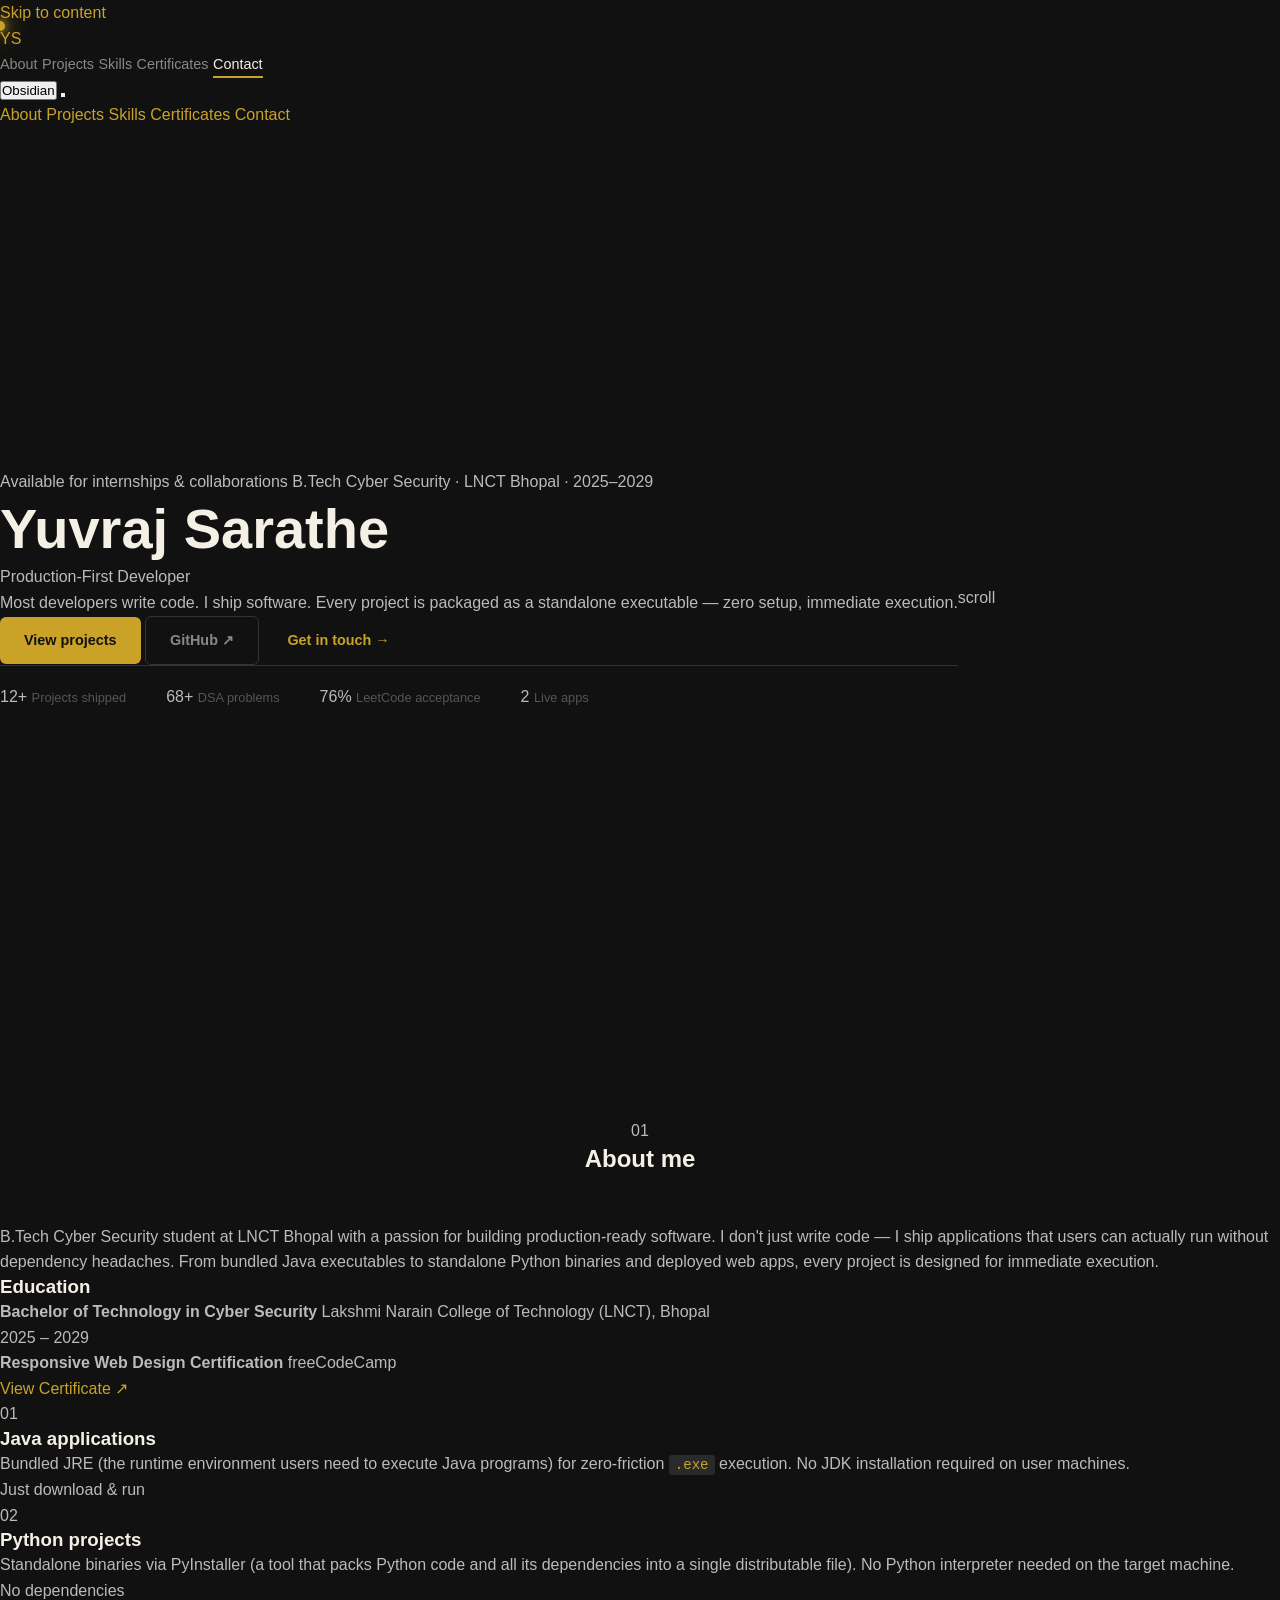
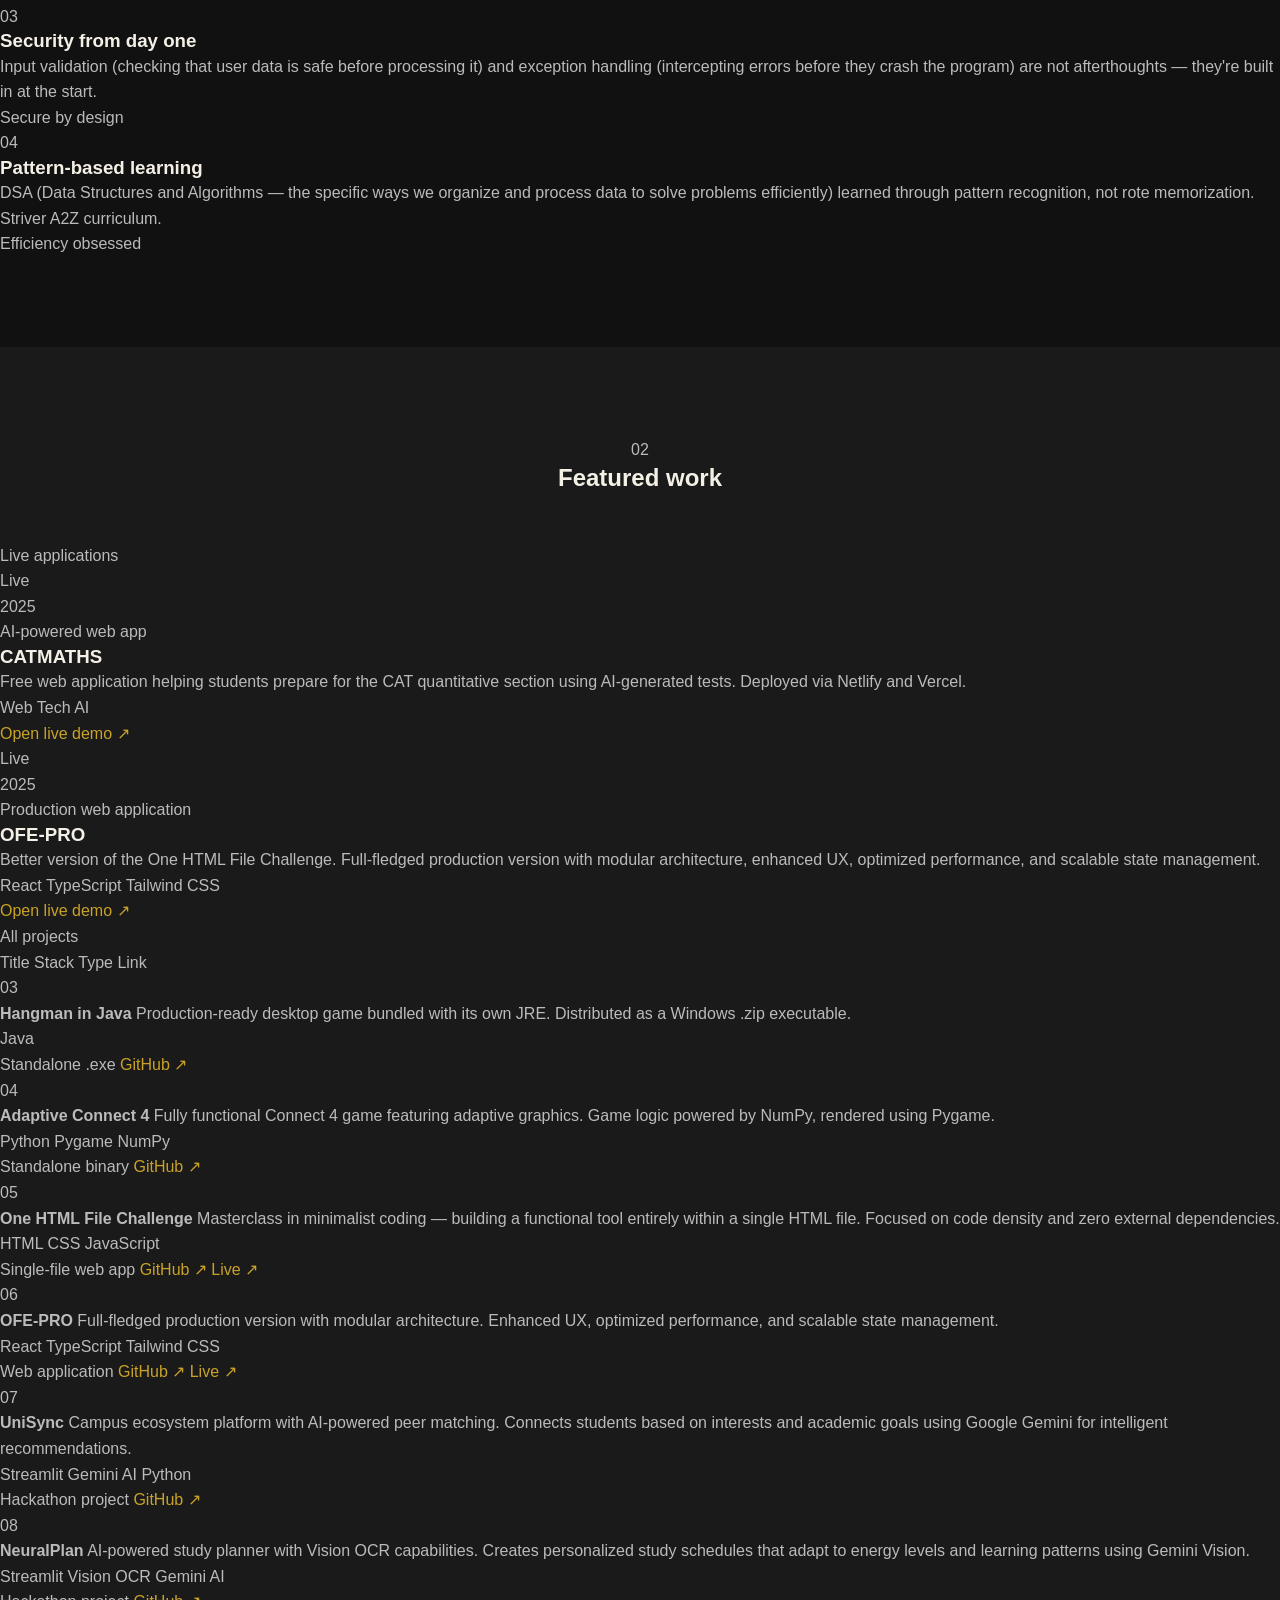
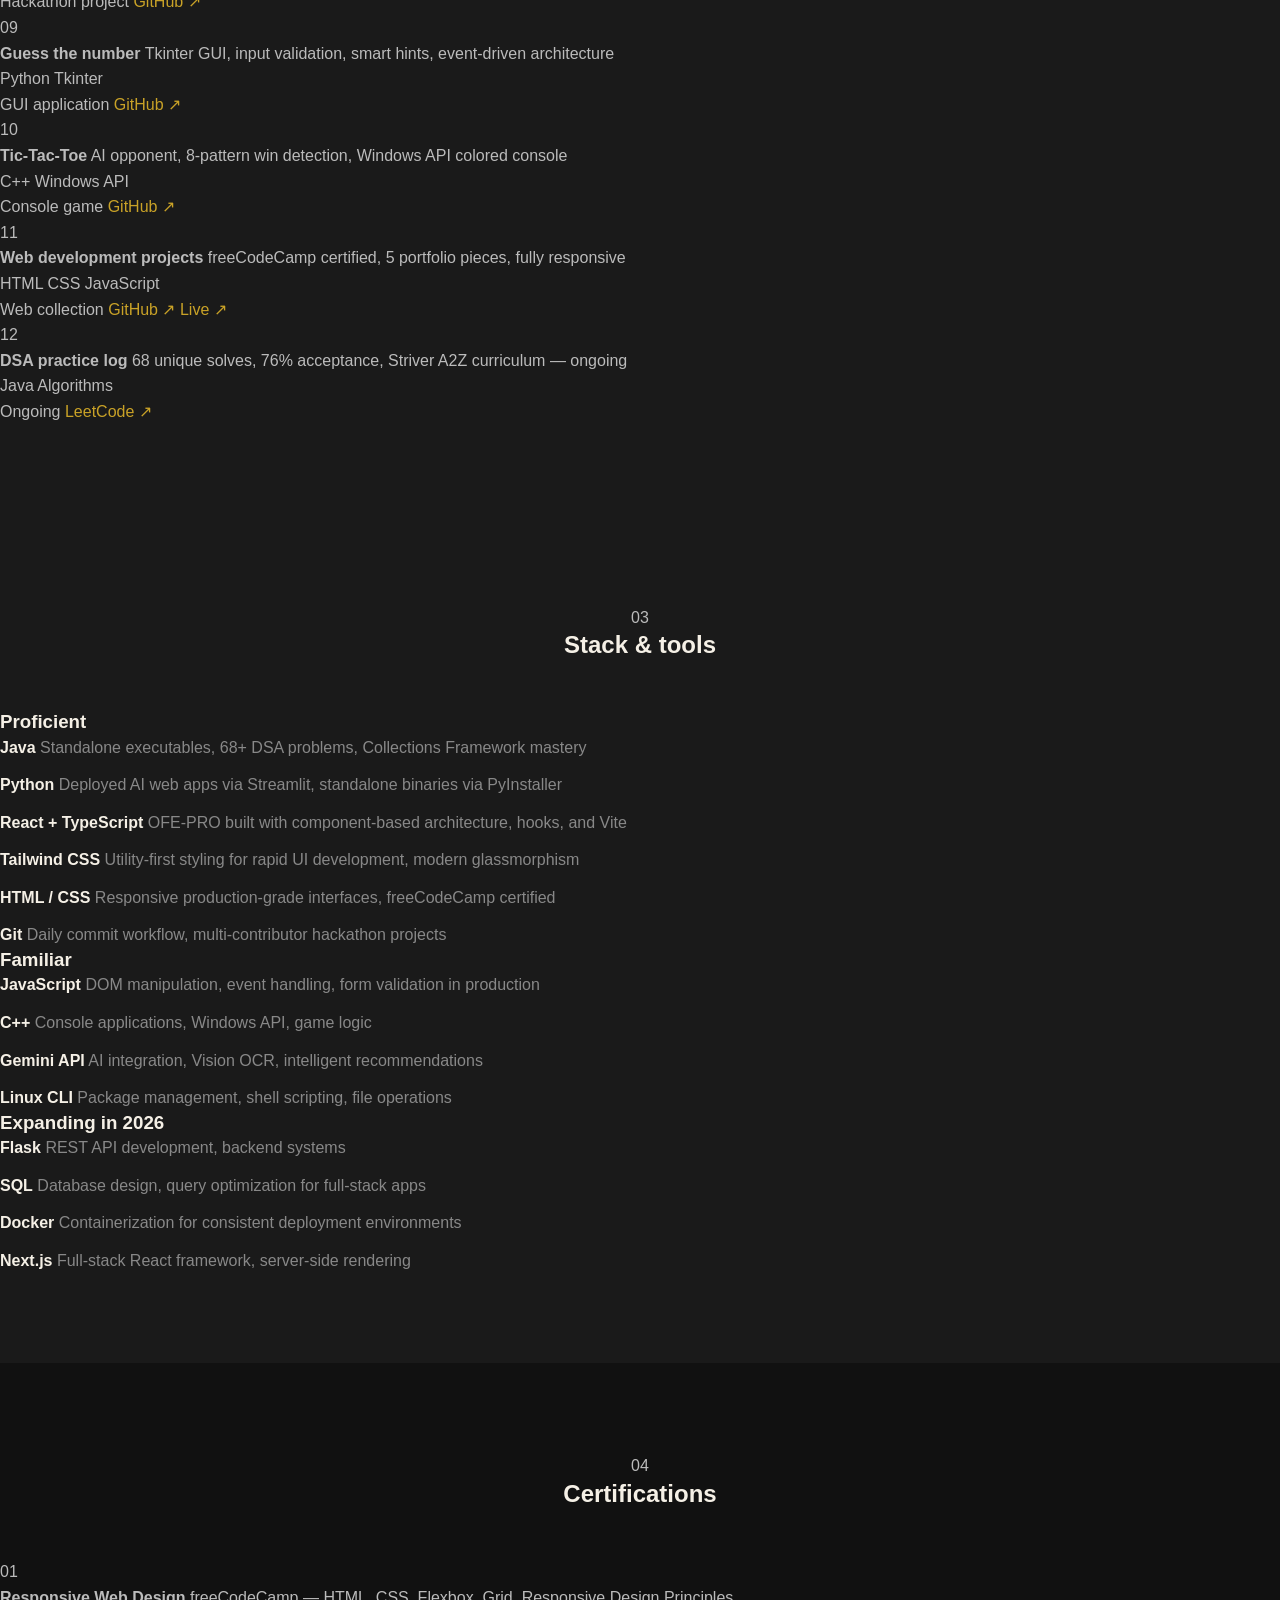
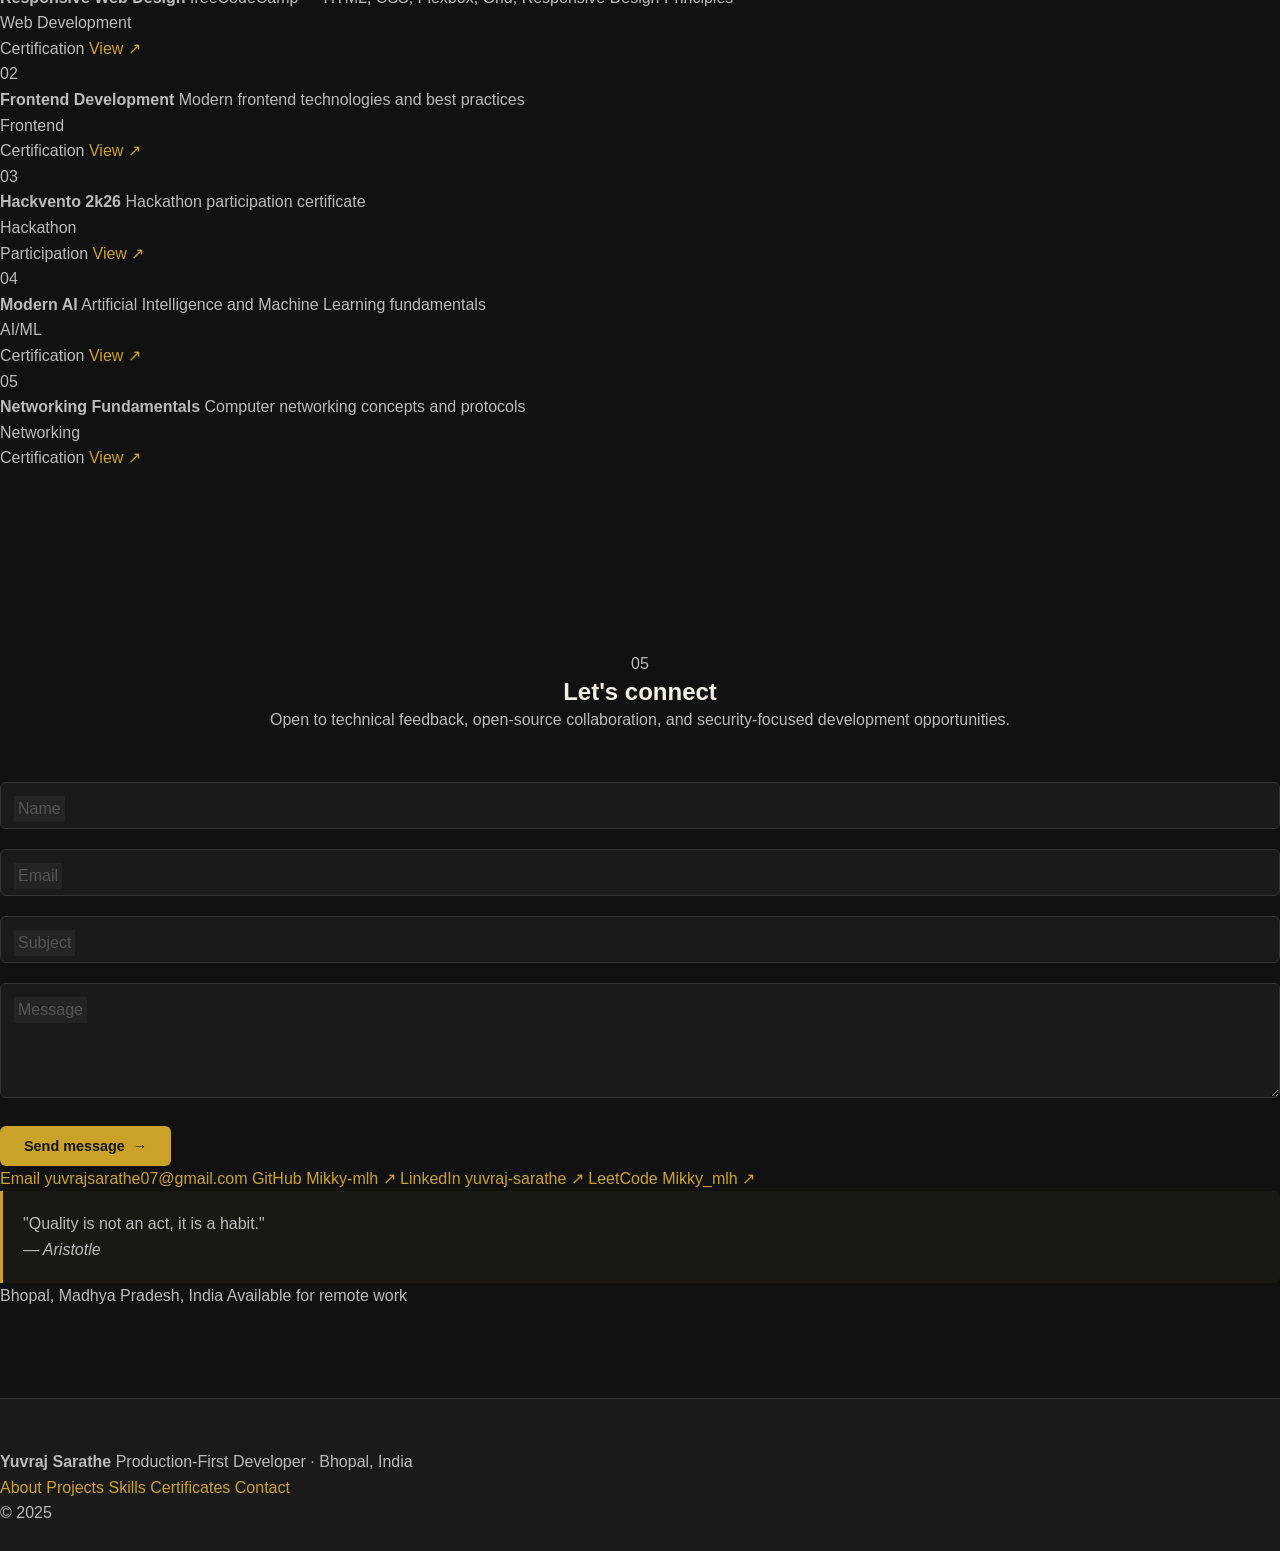
==== index.html @ 17d4b412 "cert update" ====
<!DOCTYPE html>
<html lang="en" data-theme="obsidian">
<head>
    <meta charset="UTF-8">
    <meta name="viewport" content="width=device-width, initial-scale=1.0">
    <title>Yuvraj Sarathe — Production-First Developer</title>
    <meta name="description" content="Yuvraj Sarathe — B.Tech Cyber Security student at LNCT Bhopal. I ship production-ready executables, not scripts that sit in an editor.">
    <meta name="keywords" content="Yuvraj Sarathe, developer, portfolio, Java, Python, cyber security, LNCT Bhopal, Mikky-mlh">
    <meta name="author" content="Yuvraj Sarathe">
    <meta property="og:title" content="Yuvraj Sarathe — Production-First Developer">
    <meta property="og:description" content="B.Tech Cyber Security student shipping production-ready standalone software.">
    <meta property="og:image" content="Square LOGO.png">
    <meta property="og:url" content="https://mikky-mlh.github.io/Portfolio/">
    <meta property="og:type" content="website">
    <meta name="twitter:card" content="summary_large_image">
    <meta name="twitter:title" content="Yuvraj Sarathe — Production-First Developer">
    <meta name="twitter:description" content="Production-first developer shipping standalone executables.">

    <link rel="preconnect" href="https://fonts.googleapis.com">
    <link rel="preconnect" href="https://fonts.gstatic.com" crossorigin>
    <link href="https://fonts.googleapis.com/css2?family=Syne:wght@400;500;600;700;800&family=DM+Sans:ital,opsz,wght@0,9..40,300;0,9..40,400;0,9..40,500;0,9..40,600;1,9..40,300;1,9..40,400&family=JetBrains+Mono:wght@300;400;500&family=Space+Mono:ital,wght@0,400;0,700;1,400&family=Playfair+Display:ital,wght@0,400;0,600;0,700;1,400;1,600&display=swap" rel="stylesheet">
    <link rel="stylesheet" href="style.css">
    <link rel="sitemap" type="application/xml" title="Sitemap" href="/sitemap.xml">
</head>
<body>
    <!-- Skip to content for keyboard users -->
    <a href="#main" class="skip-link">Skip to content</a>

    <!-- Custom cursor -->
    <div class="cursor-dot" aria-hidden="true"></div>
    <div class="cursor-ring" aria-hidden="true"></div>

    <!-- Animated grain texture overlay -->
    <div class="grain" aria-hidden="true"></div>

    <!-- Scroll progress indicator -->
    <div class="scroll-progress" id="scrollProgress" aria-hidden="true"></div>

    <!-- Navigation -->
    <nav class="nav" id="nav" role="navigation" aria-label="Main navigation">
        <div class="nav-inner">
            <a href="#hero" class="nav-logo" aria-label="Go to top">
                <span class="nav-logo-text">YS</span>
            </a>

            <div class="nav-links" role="list">
                <a href="#about" class="nav-link" role="listitem">About</a>
                <a href="#projects" class="nav-link" role="listitem">Projects</a>
                <a href="#skills" class="nav-link" role="listitem">Skills</a>
                <a href="#certificates" class="nav-link" role="listitem">Certificates</a>
                <a href="#contact" class="nav-link" role="listitem">Contact</a>
            </div>

            <div class="nav-actions">
                <button class="theme-btn" id="themeToggle" aria-label="Switch color theme" title="Switch theme">
                    <span class="theme-btn-dot"></span>
                    <span class="theme-btn-label" id="themeName">Obsidian</span>
                </button>
                <button class="hamburger" id="hamburger" aria-label="Toggle mobile menu" aria-expanded="false" aria-controls="mobileMenu">
                    <span class="ham-line"></span>
                    <span class="ham-line"></span>
                </button>
            </div>
        </div>

        <!-- Mobile menu -->
        <div class="mobile-menu" id="mobileMenu" aria-hidden="true" role="menu">
            <a href="#about" class="mobile-link" role="menuitem">About</a>
            <a href="#projects" class="mobile-link" role="menuitem">Projects</a>
            <a href="#skills" class="mobile-link" role="menuitem">Skills</a>
            <a href="#certificates" class="mobile-link" role="menuitem">Certificates</a>
            <a href="#contact" class="mobile-link" role="menuitem">Contact</a>
        </div>
    </nav>

    <main id="main">

        <!-- ═══════════════ HERO ═══════════════ -->
        <header id="hero" class="hero">
            <div class="hero-inner">

                <div class="hero-eyebrow" data-animate="fade-up">
                    <span class="status-pulse" aria-label="Currently available"></span>
                    <span class="status-text">Available for internships &amp; collaborations</span>
                    <span class="hero-meta">
                        <span>B.Tech Cyber Security</span>
                        <span class="dot-sep" aria-hidden="true">·</span>
                        <span>LNCT Bhopal</span>
                        <span class="dot-sep" aria-hidden="true">·</span>
                        <span class="mono">2025–2029</span>
                    </span>
                </div>

                <h1 class="hero-name" aria-label="Yuvraj Sarathe">
                    <span class="hero-name-line" data-animate="slide-up" data-delay="1">Yuvraj</span>
                    <span class="hero-name-line hero-name-accent" data-animate="slide-up" data-delay="2">Sarathe</span>
                </h1>

                <div class="hero-rule" data-animate="expand" data-delay="3" aria-hidden="true"></div>

                <div class="hero-bottom" data-animate="fade-up" data-delay="4">
                    <p class="hero-role">Production-First Developer</p>
                    <p class="hero-desc">
                        Most developers write code. I ship software. Every project is packaged
                        as a standalone executable — zero setup, immediate execution.
                    </p>
                    <div class="hero-cta">
                        <a href="#projects" class="btn btn-primary">View projects</a>
                        <a href="https://github.com/Mikky-mlh" target="_blank" rel="noopener noreferrer" class="btn btn-outline">GitHub ↗</a>
                        <a href="#contact" class="btn btn-text">Get in touch →</a>
                    </div>
                </div>

                <div class="hero-stats" data-animate="fade-up" data-delay="5">
                    <div class="stat-item">
                        <span class="stat-num">12+</span>
                        <span class="stat-label">Projects shipped</span>
                    </div>
                    <div class="stat-sep" aria-hidden="true"></div>
                    <div class="stat-item">
                        <span class="stat-num">68+</span>
                        <span class="stat-label">DSA problems</span>
                    </div>
                    <div class="stat-sep" aria-hidden="true"></div>
                    <div class="stat-item">
                        <span class="stat-num">76%</span>
                        <span class="stat-label">LeetCode acceptance</span>
                    </div>
                    <div class="stat-sep" aria-hidden="true"></div>
                    <div class="stat-item">
                        <span class="stat-num">2</span>
                        <span class="stat-label">Live apps</span>
                    </div>
                </div>

            </div>
            <div class="hero-scroll-hint" aria-hidden="true">
                <span class="scroll-hint-line"></span>
                <span class="scroll-hint-text">scroll</span>
            </div>
        </header>

        <!-- ═══════════════ ABOUT ═══════════════ -->
        <section id="about" class="section approach-section">
            <div class="section-inner">
                <div class="section-header" data-animate="fade-up">
                    <span class="section-num" aria-hidden="true">01</span>
                    <h2 class="section-heading">About me</h2>
                </div>

                <div class="about-intro" data-animate="fade-up" data-delay="1">
                    <p class="about-bio">
                        B.Tech Cyber Security student at LNCT Bhopal with a passion for building production-ready software. 
                        I don't just write code — I ship applications that users can actually run without dependency headaches. 
                        From bundled Java executables to standalone Python binaries and deployed web apps, every project is 
                        designed for immediate execution.
                    </p>
                </div>

                <div class="education-block" data-animate="fade-up" data-delay="2">
                    <h3 class="education-title">Education</h3>
                    <div class="education-card">
                        <div class="edu-main">
                            <strong class="edu-degree">Bachelor of Technology in Cyber Security</strong>
                            <span class="edu-school">Lakshmi Narain College of Technology (LNCT), Bhopal</span>
                        </div>
                        <div class="edu-meta">
                            <span class="edu-year mono">2025 – 2029</span>
                        </div>
                    </div>
                    <div class="education-card">
                        <div class="edu-main">
                            <strong class="edu-degree">Responsive Web Design Certification</strong>
                            <span class="edu-school">freeCodeCamp</span>
                        </div>
                        <div class="edu-meta">
                            <a href="https://www.freecodecamp.org/certification/mikky-mlh/responsive-web-design" target="_blank" rel="noopener noreferrer" class="edu-link">View Certificate ↗</a>
                        </div>
                    </div>
                </div>

                <div class="approach-grid" data-animate="fade-up" data-delay="3">
                    <div class="approach-item" data-animate="fade-up" data-delay="1">
                        <span class="approach-num" aria-hidden="true">01</span>
                        <h3>Java applications</h3>
                        <p>Bundled JRE (the runtime environment users need to execute Java programs) for zero-friction <code>.exe</code> execution. No JDK installation required on user machines.</p>
                        <span class="approach-tag">Just download &amp; run</span>
                    </div>

                    <div class="approach-item" data-animate="fade-up" data-delay="2">
                        <span class="approach-num" aria-hidden="true">02</span>
                        <h3>Python projects</h3>
                        <p>Standalone binaries via PyInstaller (a tool that packs Python code and all its dependencies into a single distributable file). No Python interpreter needed on the target machine.</p>
                        <span class="approach-tag">No dependencies</span>
                    </div>

                    <div class="approach-item" data-animate="fade-up" data-delay="3">
                        <span class="approach-num" aria-hidden="true">03</span>
                        <h3>Security from day one</h3>
                        <p>Input validation (checking that user data is safe before processing it) and exception handling (intercepting errors before they crash the program) are not afterthoughts — they're built in at the start.</p>
                        <span class="approach-tag">Secure by design</span>
                    </div>

                    <div class="approach-item" data-animate="fade-up" data-delay="4">
                        <span class="approach-num" aria-hidden="true">04</span>
                        <h3>Pattern-based learning</h3>
                        <p>DSA (Data Structures and Algorithms — the specific ways we organize and process data to solve problems efficiently) learned through pattern recognition, not rote memorization. Striver A2Z curriculum.</p>
                        <span class="approach-tag">Efficiency obsessed</span>
                    </div>
                </div>
            </div>
        </section>

        <!-- ═══════════════ PROJECTS ═══════════════ -->
        <section id="projects" class="section projects-section">
            <div class="section-inner">
                <div class="section-header" data-animate="fade-up">
                    <span class="section-num" aria-hidden="true">02</span>
                    <h2 class="section-heading">Featured work</h2>
                </div>

                <!-- Featured projects -->
                <div class="featured-block" data-animate="fade-up" data-delay="1">
                    <p class="featured-label">Live applications</p>
                    <div class="featured-grid">
                        <article class="featured-card">
                            <div class="featured-card-top fc-top-1">
                                <div class="fc-live">
                                    <span class="live-dot" aria-label="Live"></span>
                                    Live
                                </div>
                                <span class="fc-year">2025</span>
                            </div>
                            <div class="featured-card-body">
                                <span class="fc-type">AI-powered web app</span>
                                <h3 class="fc-title">CATMATHS</h3>
                                <p class="fc-desc">Free web application helping students prepare for the CAT quantitative section using AI-generated tests. Deployed via Netlify and Vercel.</p>
                                <div class="fc-tech">
                                    <span>Web Tech</span>
                                    <span>AI</span>
                                </div>
                                <a href="https://catmaths.vercel.app/" target="_blank" rel="noopener noreferrer" class="fc-link">Open live demo ↗</a>
                            </div>
                        </article>

                        <article class="featured-card">
                            <div class="featured-card-top fc-top-3">
                                <div class="fc-live">
                                    <span class="live-dot" aria-label="Live"></span>
                                    Live
                                </div>
                                <span class="fc-year">2025</span>
                            </div>
                            <div class="featured-card-body">
                                <span class="fc-type">Production web application</span>
                                <h3 class="fc-title">OFE-PRO</h3>
                                <p class="fc-desc">Better version of the One HTML File Challenge. Full-fledged production version with modular architecture, enhanced UX, optimized performance, and scalable state management.</p>
                                <div class="fc-tech">
                                    <span>React</span>
                                    <span>TypeScript</span>
                                    <span>Tailwind CSS</span>
                                </div>
                                <a href="https://ofe-pro.vercel.app/" target="_blank" rel="noopener noreferrer" class="fc-link">Open live demo ↗</a>
                            </div>
                        </article>
                    </div>
                </div>

                <!-- Editorial project list -->
                <div class="project-list" data-animate="fade-up" data-delay="2">
                    <p class="featured-label">All projects</p>
                    <div class="project-list-head" aria-hidden="true">
                        <span>Title</span>
                        <span>Stack</span>
                        <span>Type</span>
                        <span>Link</span>
                    </div>

                    <article class="project-row">
                        <span class="pr-num" aria-hidden="true">03</span>
                        <div class="pr-info">
                            <strong class="pr-title">Hangman in Java</strong>
                            <span class="pr-sub">Production-ready desktop game bundled with its own JRE. Distributed as a Windows .zip executable.</span>
                        </div>
                        <div class="pr-stack">
                            <span class="tag">Java</span>
                        </div>
                        <span class="pr-type">Standalone .exe</span>
                        <a href="https://github.com/Mikky-mlh/Hangman-in-Java" target="_blank" rel="noopener noreferrer" class="pr-link" aria-label="Hangman game source on GitHub">GitHub ↗</a>
                    </article>

                    <article class="project-row">
                        <span class="pr-num" aria-hidden="true">04</span>
                        <div class="pr-info">
                            <strong class="pr-title">Adaptive Connect 4</strong>
                            <span class="pr-sub">Fully functional Connect 4 game featuring adaptive graphics. Game logic powered by NumPy, rendered using Pygame.</span>
                        </div>
                        <div class="pr-stack">
                            <span class="tag">Python</span>
                            <span class="tag">Pygame</span>
                            <span class="tag">NumPy</span>
                        </div>
                        <span class="pr-type">Standalone binary</span>
                        <a href="https://github.com/Mikky-mlh/Connect4-in-Python" target="_blank" rel="noopener noreferrer" class="pr-link" aria-label="Connect Four source on GitHub">GitHub ↗</a>
                    </article>

                    <article class="project-row">
                        <span class="pr-num" aria-hidden="true">05</span>
                        <div class="pr-info">
                            <strong class="pr-title">One HTML File Challenge</strong>
                            <span class="pr-sub">Masterclass in minimalist coding — building a functional tool entirely within a single HTML file. Focused on code density and zero external dependencies.</span>
                        </div>
                        <div class="pr-stack">
                            <span class="tag">HTML</span>
                            <span class="tag">CSS</span>
                            <span class="tag">JavaScript</span>
                        </div>
                        <span class="pr-type">Single-file web app</span>
                        <span class="pr-links">
                            <a href="https://github.com/Mikky-mlh/OFE" target="_blank" rel="noopener noreferrer" class="pr-link" aria-label="OFE source on GitHub">GitHub ↗</a>
                            <a href="https://mikky-mlh.github.io/OFE/" target="_blank" rel="noopener noreferrer" class="pr-link" aria-label="OFE live demo">Live ↗</a>
                        </span>
                    </article>

                    <article class="project-row">
                        <span class="pr-num" aria-hidden="true">06</span>
                        <div class="pr-info">
                            <strong class="pr-title">OFE-PRO</strong>
                            <span class="pr-sub">Full-fledged production version with modular architecture. Enhanced UX, optimized performance, and scalable state management.</span>
                        </div>
                        <div class="pr-stack">
                            <span class="tag">React</span>
                            <span class="tag">TypeScript</span>
                            <span class="tag">Tailwind CSS</span>
                        </div>
                        <span class="pr-type">Web application</span>
                        <span class="pr-links">
                            <a href="https://github.com/Mikky-mlh/OFE-PRO" target="_blank" rel="noopener noreferrer" class="pr-link" aria-label="OFE-PRO source on GitHub">GitHub ↗</a>
                            <a href="https://ofe-pro.vercel.app/" target="_blank" rel="noopener noreferrer" class="pr-link" aria-label="OFE-PRO live demo">Live ↗</a>
                        </span>
                    </article>

                    <article class="project-row">
                        <span class="pr-num" aria-hidden="true">07</span>
                        <div class="pr-info">
                            <strong class="pr-title">UniSync</strong>
                            <span class="pr-sub">Campus ecosystem platform with AI-powered peer matching. Connects students based on interests and academic goals using Google Gemini for intelligent recommendations.</span>
                        </div>
                        <div class="pr-stack">
                            <span class="tag">Streamlit</span>
                            <span class="tag">Gemini AI</span>
                            <span class="tag">Python</span>
                        </div>
                        <span class="pr-type">Hackathon project</span>
                        <a href="https://github.com/Mikky-mlh/Unisync" target="_blank" rel="noopener noreferrer" class="pr-link" aria-label="UniSync source on GitHub">GitHub ↗</a>
                    </article>

                    <article class="project-row">
                        <span class="pr-num" aria-hidden="true">08</span>
                        <div class="pr-info">
                            <strong class="pr-title">NeuralPlan</strong>
                            <span class="pr-sub">AI-powered study planner with Vision OCR capabilities. Creates personalized study schedules that adapt to energy levels and learning patterns using Gemini Vision.</span>
                        </div>
                        <div class="pr-stack">
                            <span class="tag">Streamlit</span>
                            <span class="tag">Vision OCR</span>
                            <span class="tag">Gemini AI</span>
                        </div>
                        <span class="pr-type">Hackathon project</span>
                        <a href="https://github.com/Mikky-mlh/NeuralPlan" target="_blank" rel="noopener noreferrer" class="pr-link" aria-label="NeuralPlan source on GitHub">GitHub ↗</a>
                    </article>

                    <article class="project-row">
                        <span class="pr-num" aria-hidden="true">09</span>
                        <div class="pr-info">
                            <strong class="pr-title">Guess the number</strong>
                            <span class="pr-sub">Tkinter GUI, input validation, smart hints, event-driven architecture</span>
                        </div>
                        <div class="pr-stack">
                            <span class="tag">Python</span>
                            <span class="tag">Tkinter</span>
                        </div>
                        <span class="pr-type">GUI application</span>
                        <a href="https://github.com/Mikky-mlh/GuessTheNumberGame" target="_blank" rel="noopener noreferrer" class="pr-link" aria-label="Guess the Number source on GitHub">GitHub ↗</a>
                    </article>

                    <article class="project-row">
                        <span class="pr-num" aria-hidden="true">10</span>
                        <div class="pr-info">
                            <strong class="pr-title">Tic-Tac-Toe</strong>
                            <span class="pr-sub">AI opponent, 8-pattern win detection, Windows API colored console</span>
                        </div>
                        <div class="pr-stack">
                            <span class="tag">C++</span>
                            <span class="tag">Windows API</span>
                        </div>
                        <span class="pr-type">Console game</span>
                        <a href="https://github.com/Mikky-mlh/Tic-Tac-Toe-in-CPP" target="_blank" rel="noopener noreferrer" class="pr-link" aria-label="Tic-Tac-Toe source on GitHub">GitHub ↗</a>
                    </article>

                    <article class="project-row">
                        <span class="pr-num" aria-hidden="true">11</span>
                        <div class="pr-info">
                            <strong class="pr-title">Web development projects</strong>
                            <span class="pr-sub">freeCodeCamp certified, 5 portfolio pieces, fully responsive</span>
                        </div>
                        <div class="pr-stack">
                            <span class="tag">HTML</span>
                            <span class="tag">CSS</span>
                            <span class="tag">JavaScript</span>
                        </div>
                        <span class="pr-type">Web collection</span>
                        <span class="pr-links">
                            <a href="https://github.com/Mikky-mlh/Web-Projects" target="_blank" rel="noopener noreferrer" class="pr-link" aria-label="Web Projects source on GitHub">GitHub ↗</a>
                            <a href="https://mikky-mlh.github.io/Web-Projects/" target="_blank" rel="noopener noreferrer" class="pr-link" aria-label="Web Projects live demo">Live ↗</a>
                        </span>
                    </article>

                    <article class="project-row">
                        <span class="pr-num" aria-hidden="true">12</span>
                        <div class="pr-info">
                            <strong class="pr-title">DSA practice log</strong>
                            <span class="pr-sub">68 unique solves, 76% acceptance, Striver A2Z curriculum — ongoing</span>
                        </div>
                        <div class="pr-stack">
                            <span class="tag">Java</span>
                            <span class="tag">Algorithms</span>
                        </div>
                        <span class="pr-type">Ongoing</span>
                        <a href="https://leetcode.com/u/Mikky_mlh/" target="_blank" rel="noopener noreferrer" class="pr-link" aria-label="LeetCode profile">LeetCode ↗</a>
                    </article>
                </div>
            </div>
        </section>

        <!-- ═══════════════ SKILLS ═══════════════ -->
        <section id="skills" class="section skills-section">
            <div class="section-inner">
                <div class="section-header" data-animate="fade-up">
                    <span class="section-num" aria-hidden="true">03</span>
                    <h2 class="section-heading">Stack &amp; tools</h2>
                </div>

                <div class="skills-cols">
                    <div class="skills-col" data-animate="fade-up" data-delay="1">
                        <h3 class="skills-col-title">Proficient</h3>
                        <ul class="skills-list">
                            <li>
                                <strong class="skill-name">Java</strong>
                                <span class="skill-note">Standalone executables, 68+ DSA problems, Collections Framework mastery</span>
                            </li>
                            <li>
                                <strong class="skill-name">Python</strong>
                                <span class="skill-note">Deployed AI web apps via Streamlit, standalone binaries via PyInstaller</span>
                            </li>
                            <li>
                                <strong class="skill-name">React + TypeScript</strong>
                                <span class="skill-note">OFE-PRO built with component-based architecture, hooks, and Vite</span>
                            </li>
                            <li>
                                <strong class="skill-name">Tailwind CSS</strong>
                                <span class="skill-note">Utility-first styling for rapid UI development, modern glassmorphism</span>
                            </li>
                            <li>
                                <strong class="skill-name">HTML / CSS</strong>
                                <span class="skill-note">Responsive production-grade interfaces, freeCodeCamp certified</span>
                            </li>
                            <li>
                                <strong class="skill-name">Git</strong>
                                <span class="skill-note">Daily commit workflow, multi-contributor hackathon projects</span>
                            </li>
                        </ul>
                    </div>

                    <div class="skills-col" data-animate="fade-up" data-delay="2">
                        <h3 class="skills-col-title">Familiar</h3>
                        <ul class="skills-list">
                            <li>
                                <strong class="skill-name">JavaScript</strong>
                                <span class="skill-note">DOM manipulation, event handling, form validation in production</span>
                            </li>
                            <li>
                                <strong class="skill-name">C++</strong>
                                <span class="skill-note">Console applications, Windows API, game logic</span>
                            </li>
                            <li>
                                <strong class="skill-name">Gemini API</strong>
                                <span class="skill-note">AI integration, Vision OCR, intelligent recommendations</span>
                            </li>
                            <li>
                                <strong class="skill-name">Linux CLI</strong>
                                <span class="skill-note">Package management, shell scripting, file operations</span>
                            </li>
                        </ul>
                    </div>

                    <div class="skills-col" data-animate="fade-up" data-delay="3">
                        <h3 class="skills-col-title">Expanding in 2026</h3>
                        <ul class="skills-list">
                            <li>
                                <strong class="skill-name">Flask</strong>
                                <span class="skill-note">REST API development, backend systems</span>
                            </li>
                            <li>
                                <strong class="skill-name">SQL</strong>
                                <span class="skill-note">Database design, query optimization for full-stack apps</span>
                            </li>
                            <li>
                                <strong class="skill-name">Docker</strong>
                                <span class="skill-note">Containerization for consistent deployment environments</span>
                            </li>
                            <li>
                                <strong class="skill-name">Next.js</strong>
                                <span class="skill-note">Full-stack React framework, server-side rendering</span>
                            </li>
                        </ul>
                    </div>
                </div>
            </div>
        </section>

        <!-- ═══════════════ CERTIFICATES ═══════════════ -->
        <section id="certificates" class="section certificates-section">
            <div class="section-inner">
                <div class="section-header" data-animate="fade-up">
                    <span class="section-num" aria-hidden="true">04</span>
                    <h2 class="section-heading">Certifications</h2>
                </div>

                <div class="project-list" data-animate="fade-up" data-delay="1">
                    <article class="project-row">
                        <span class="pr-num" aria-hidden="true">01</span>
                        <div class="pr-info">
                            <strong class="pr-title">Responsive Web Design</strong>
                            <span class="pr-sub">freeCodeCamp — HTML, CSS, Flexbox, Grid, Responsive Design Principles</span>
                        </div>
                        <div class="pr-stack">
                            <span class="tag">Web Development</span>
                        </div>
                        <span class="pr-type">Certification</span>
                        <a href="https://www.freecodecamp.org/certification/mikky-mlh/responsive-web-design" target="_blank" rel="noopener noreferrer" class="pr-link" aria-label="View Certificate">View ↗</a>
                    </article>

                    <article class="project-row">
                        <span class="pr-num" aria-hidden="true">02</span>
                        <div class="pr-info">
                            <strong class="pr-title">Frontend Development</strong>
                            <span class="pr-sub">Modern frontend technologies and best practices</span>
                        </div>
                        <div class="pr-stack">
                            <span class="tag">Frontend</span>
                        </div>
                        <span class="pr-type">Certification</span>
                        <a href="Certificates/Frontend.png" target="_blank" rel="noopener noreferrer" class="pr-link" aria-label="View Certificate">View ↗</a>
                    </article>

                    <article class="project-row">
                        <span class="pr-num" aria-hidden="true">03</span>
                        <div class="pr-info">
                            <strong class="pr-title">Hackvento 2k26</strong>
                            <span class="pr-sub">Hackathon participation certificate</span>
                        </div>
                        <div class="pr-stack">
                            <span class="tag">Hackathon</span>
                        </div>
                        <span class="pr-type">Participation</span>
                        <a href="Certificates/Hackvento2k26.png" target="_blank" rel="noopener noreferrer" class="pr-link" aria-label="View Certificate">View ↗</a>
                    </article>

                    <article class="project-row">
                        <span class="pr-num" aria-hidden="true">04</span>
                        <div class="pr-info">
                            <strong class="pr-title">Modern AI</strong>
                            <span class="pr-sub">Artificial Intelligence and Machine Learning fundamentals</span>
                        </div>
                        <div class="pr-stack">
                            <span class="tag">AI/ML</span>
                        </div>
                        <span class="pr-type">Certification</span>
                        <a href="Certificates/ModernAI.pdf" target="_blank" rel="noopener noreferrer" class="pr-link" aria-label="View Certificate">View ↗</a>
                    </article>

                    <article class="project-row">
                        <span class="pr-num" aria-hidden="true">05</span>
                        <div class="pr-info">
                            <strong class="pr-title">Networking Fundamentals</strong>
                            <span class="pr-sub">Computer networking concepts and protocols</span>
                        </div>
                        <div class="pr-stack">
                            <span class="tag">Networking</span>
                        </div>
                        <span class="pr-type">Certification</span>
                        <a href="Certificates/NetworkingCert.pdf" target="_blank" rel="noopener noreferrer" class="pr-link" aria-label="View Certificate">View ↗</a>
                    </article>
                </div>
            </div>
        </section>

        <!-- ═══════════════ CONTACT ═══════════════ -->
        <section id="contact" class="section contact-section">
            <div class="section-inner">
                <div class="section-header" data-animate="fade-up">
                    <span class="section-num" aria-hidden="true">05</span>
                    <h2 class="section-heading">Let's connect</h2>
                    <p class="section-sub">Open to technical feedback, open-source collaboration, and security-focused development opportunities.</p>
                </div>

                <div class="contact-grid">
                    <div class="contact-form-wrap" data-animate="fade-up" data-delay="1">
                        <form id="contactForm" class="contact-form" novalidate>
                            <div class="form-group">
                                <label for="name">Name</label>
                                <input type="text" id="name" name="name" autocomplete="name" required>
                                <span class="form-error" id="nameError" role="alert"></span>
                            </div>

                            <div class="form-group">
                                <label for="email">Email</label>
                                <input type="email" id="email" name="email" autocomplete="email" required>
                                <span class="form-error" id="emailError" role="alert"></span>
                            </div>

                            <div class="form-group">
                                <label for="subject">Subject</label>
                                <input type="text" id="subject" name="subject" required>
                                <span class="form-error" id="subjectError" role="alert"></span>
                            </div>

                            <div class="form-group">
                                <label for="message">Message</label>
                                <textarea id="message" name="message" rows="5" required></textarea>
                                <span class="form-error" id="messageError" role="alert"></span>
                            </div>

                            <button type="submit" class="btn btn-primary btn-submit">
                                Send message <span class="btn-arrow">→</span>
                            </button>
                        </form>

                        <div class="thank-you" id="thankYou" hidden>
                            <span class="ty-icon" aria-hidden="true">✓</span>
                            <h3>Message sent</h3>
                            <p>Your message has been forwarded. I'll get back to you soon.</p>
                            <button class="btn btn-outline" id="backToForm">Send another →</button>
                        </div>
                    </div>

                    <aside class="contact-sidebar" data-animate="fade-up" data-delay="2">
                        <nav class="contact-links" aria-label="Social links">
                            <a href="mailto:yuvrajsarathe07@gmail.com" class="contact-link">
                                <span class="cl-label">Email</span>
                                <span class="cl-val">yuvrajsarathe07@gmail.com</span>
                            </a>
                            <a href="https://github.com/Mikky-mlh" target="_blank" rel="noopener noreferrer" class="contact-link">
                                <span class="cl-label">GitHub</span>
                                <span class="cl-val">Mikky-mlh ↗</span>
                            </a>
                            <a href="https://www.linkedin.com/in/yuvraj-sarathe" target="_blank" rel="noopener noreferrer" class="contact-link">
                                <span class="cl-label">LinkedIn</span>
                                <span class="cl-val">yuvraj-sarathe ↗</span>
                            </a>
                            <a href="https://leetcode.com/u/Mikky_mlh/" target="_blank" rel="noopener noreferrer" class="contact-link">
                                <span class="cl-label">LeetCode</span>
                                <span class="cl-val">Mikky_mlh ↗</span>
                            </a>
                        </nav>

                        <blockquote class="contact-quote">
                            <p>"Quality is not an act, it is a habit."</p>
                            <cite>— Aristotle</cite>
                        </blockquote>

                        <div class="contact-loc">
                            <span class="mono">Bhopal, Madhya Pradesh, India</span>
                            <span class="loc-note">Available for remote work</span>
                        </div>
                    </aside>
                </div>
            </div>
        </section>

    </main>

    <!-- Footer -->
    <footer class="footer">
        <div class="footer-inner">
            <div class="footer-left">
                <strong class="footer-name">Yuvraj Sarathe</strong>
                <span class="footer-role">Production-First Developer · Bhopal, India</span>
            </div>
            <nav class="footer-nav" aria-label="Footer navigation">
                <a href="#about">About</a>
                <a href="#projects">Projects</a>
                <a href="#skills">Skills</a>
                <a href="#certificates">Certificates</a>
                <a href="#contact">Contact</a>
            </nav>
            <span class="footer-copy mono">© 2025</span>
        </div>
    </footer>

    <!-- Back to top -->
    <a href="#hero" class="back-top" id="backTop" aria-label="Back to top" hidden>↑</a>

    <script src="script.js"></script>
</body>
</html>
---- style.css ----
:root {
    --dark: #1a1a1a;
    --darker: #111;
    --card: #242424;
    --border-color: #333;
    --gold: #c9a227;
    --gold-dim: #8b7355;
    --cream: #f5f0e6;
    --gray: #888;
    --dim: #555;
    --green: #5a9;
    --red: #c44;
}

* {
    margin: 0;
    padding: 0;
    box-sizing: border-box;
}

html {
    scroll-behavior: smooth;
    scroll-padding-top: 80px;
}

body {
    font-family: Inter, Helvetica, Arial, sans-serif;
    background: var(--darker);
    color: #bbb;
    line-height: 1.6;
    min-height: 100vh;
    cursor: none;
}

/* Hide default cursor on interactive elements */
a, button, .btn, .nav-toggle, .project-card, .philosophy-card, .skill-icon {
    cursor: none;
}

/* Custom Cursor Styles */
.cursor-container {
    position: fixed;
    top: 0;
    left: 0;
    pointer-events: none;
    z-index: 9999;
    mix-blend-mode: difference;
}

.cursor-dot {
    position: fixed;
    width: 10px;
    height: 10px;
    background: var(--gold);
    border-radius: 50%;
    transform: translate(-50%, -50%);
    transition: width 0.15s ease, height 0.15s ease, background 0.15s ease;
    box-shadow: 0 0 10px var(--gold), 0 0 20px var(--gold), 0 0 30px var(--gold);
}

.cursor-dot.hover {
    width: 40px;
    height: 40px;
    background: rgba(201, 162, 39, 0.3);
    border: 2px solid var(--gold);
    box-shadow: 0 0 20px var(--gold), 0 0 40px var(--gold);
}

.cursor-trail {
    position: fixed;
    width: 8px;
    height: 8px;
    background: var(--gold);
    border-radius: 50%;
    transform: translate(-50%, -50%);
    opacity: 0.6;
    box-shadow: 0 0 8px var(--gold);
}

.cursor-trail.trail-1 {
    width: 8px;
    height: 8px;
    opacity: 0.5;
}

.cursor-trail.trail-2 {
    width: 7px;
    height: 7px;
    opacity: 0.4;
}

.cursor-trail.trail-3 {
    width: 6px;
    height: 6px;
    opacity: 0.3;
}

.cursor-trail.trail-4 {
    width: 5px;
    height: 5px;
    opacity: 0.2;
}

.cursor-trail.trail-5 {
    width: 4px;
    height: 4px;
    opacity: 0.1;
}

/* Hide custom cursor on touch devices */
@media (pointer: coarse) {
    body, a, button, .btn, .nav-toggle, .project-card, .philosophy-card, .skill-icon {
        cursor: auto;
    }
    .cursor-container {
        display: none;
    }
}

::-webkit-scrollbar {
    width: 9px;
}

::-webkit-scrollbar-track {
    background: var(--darker);
}

::-webkit-scrollbar-thumb {
    background: var(--border-color);
    border-radius: 3px;
}

::-webkit-scrollbar-thumb:hover {
    background: var(--dim);
}

.container {
    max-width: 1140px;
    margin: 0 auto;
    padding: 0 20px;
}

h1 {
    color: var(--cream);
    font-weight: 600;
    line-height: 1.25;
}

h2 {
    color: var(--cream);
    font-weight: 600;
    line-height: 1.25;
}

h3 {
    color: var(--cream);
    font-weight: 600;
    line-height: 1.3;
}

h4 {
    color: var(--cream);
    font-weight: 600;
}

h5 {
    color: var(--cream);
}

h6 {
    color: var(--cream);
}

a {
    color: var(--gold);
    text-decoration: none;
    transition: color .2s;
}

a:hover {
    color: var(--cream);
}

code {
    font-family: Consolas, Monaco, monospace;
    background: #2a2a2a;
    padding: 2px 6px;
    border-radius: 3px;
    font-size: .88em;
    color: var(--gold);
}

.navbar {
    position: fixed;
    top: 0;
    width: 100%;
    background: rgba(17,17,17,.92);
    backdrop-filter: blur(12px);
    border-bottom: 1px solid var(--border-color);
    z-index: 1000;
}

.nav-container {
    display: flex;
    justify-content: space-between;
    align-items: center;
    height: 65px;
}

.nav-brand {
    font-family: Consolas, monospace;
    font-size: 1.25rem;
    font-weight: 700;
    color: var(--cream);
    display: flex;
    align-items: center;
    gap: 8px;
}

.nav-brand:hover {
    color: var(--cream);
}

.nav-brand:focus {
    outline: none;
}

.brand-icon {
    font-size: 1.4rem;
}

.logo-icon img {
    width: 30px;
    height: 30px;
    object-fit: contain;
}

.nav-menu {
    display: flex;
    gap: 32px;
}

.nav-link {
    font-size: .9rem;
    font-weight: 500;
    color: var(--gray);
    padding: 6px 0;
    position: relative;
}

.nav-link:after {
    content: '';
    position: absolute;
    bottom: 0;
    left: 0;
    width: 0;
    height: 2px;
    background: var(--gold);
    transition: width .25s;
}

.nav-link:hover {
    color: var(--cream);
}

.nav-link:hover:after {
    width: 100%;
}

.nav-link:focus {
    outline: none;
}

.nav-link.active {
    color: var(--cream);
}

.nav-link.active:after {
    width: 100%;
}

.nav-toggle {
    display: none;
    background: none;
    border: none;
    color: var(--cream);
    font-size: 1.5rem;
    cursor: pointer;
}

.hero {
    min-height: 100vh;
    padding: 110px 0 70px;
    display: flex;
    align-items: center;
    position: relative;
    overflow: hidden;
}

.hero-background {
    position: absolute;
    inset: 0;
    z-index: 0;
}

.hero-grid {
    position: absolute;
    inset: 0;
    background-image: linear-gradient(rgba(201,162,39,.04) 1px, transparent 1px), linear-gradient(90deg, rgba(201,162,39,.04) 1px, transparent 1px);
    background-size: 50px 50px;
    mask-image: radial-gradient(ellipse at center, black 20%, transparent 70%);
}

.hero-container {
    display: grid;
    grid-template-columns: 1fr 1fr;
    gap: 60px;
    align-items: center;
    position: relative;
    z-index: 1;
}

.badge {
    display: inline-flex;
    align-items: center;
    gap: 10px;
    background: rgba(201,162,39,.08);
    border: 1px solid rgba(201,162,39,.2);
    border-radius: 30px;
    padding: 7px 18px;
    margin-bottom: 20px;
}

.badge-dot {
    width: 7px;
    height: 7px;
    background: var(--green);
    border-radius: 50%;
    animation: dotpulse 2s infinite;
}

@keyframes dotpulse {
    0% {
        opacity: 1;
    }
    50% {
        opacity: .4;
    }
    100% {
        opacity: 1;
    }
}

.badge-text {
    font-family: Consolas, monospace;
    font-size: .8rem;
    color: var(--gold);
}

.badge-divider {
    color: var(--dim);
}

.hero-title {
    margin-bottom: 14px;
}

.hero-greeting {
    display: block;
    font-size: 1.1rem;
    font-weight: 400;
    color: var(--gold);
    margin-bottom: 6px;
}

.hero-name {
    display: block;
    font-size: clamp(2.2rem, 5vw, 3.5rem);
    font-weight: 700;
    color: var(--cream);
}

.typing-container {
    font-family: Consolas, monospace;
    font-size: 1rem;
    color: var(--gold-dim);
    margin-bottom: 20px;
    height: 26px;
}

.typing-cursor {
    animation: cursorblink 1s steps(1) infinite;
}

@keyframes cursorblink {
    0% {
        opacity: 1;
    }
    50% {
        opacity: 0;
    }
    100% {
        opacity: 1;
    }
}

.tagline {
    font-size: 1.05rem;
    line-height: 1.75;
    margin-bottom: 28px;
    max-width: 520px;
}

.tagline strong {
    color: var(--cream);
}

.hero-buttons {
    display: flex;
    flex-wrap: wrap;
    gap: 14px;
    margin-bottom: 35px;
}

.btn {
    display: inline-flex;
    align-items: center;
    gap: 8px;
    padding: 12px 24px;
    font-family: inherit;
    font-size: .9rem;
    font-weight: 600;
    border-radius: 6px;
    border: none;
    cursor: pointer;
    transition: transform .2s, box-shadow .2s;
}

.btn-primary {
    background: var(--gold);
    color: var(--darker);
}

.btn-primary:hover {
    transform: translateY(-2px);
    box-shadow: 0 6px 20px rgba(201,162,39,.25);
    color: var(--darker);
}

.btn-secondary {
    background: transparent;
    color: var(--gold);
    border: 1px solid var(--gold);
}

.btn-secondary:hover {
    background: rgba(201,162,39,.1);
    transform: translateY(-2px);
}

.btn-outline {
    background: transparent;
    color: var(--gray);
    border: 1px solid var(--border-color);
}

.btn-outline:hover {
    color: var(--cream);
    border-color: var(--gray);
}

.btn-full {
    width: 100%;
    justify-content: center;
}

.hero-stats {
    display: flex;
    align-items: center;
    gap: 20px;
    padding: 18px 0;
    border-top: 1px solid var(--border-color);
}

.stat-item {
    text-align: center;
}

.stat-number {
    display: block;
    font-size: 1.6rem;
    font-weight: 700;
    color: var(--cream);
}

.stat-label {
    font-size: .8rem;
    color: var(--dim);
}

.stat-divider {
    width: 1px;
    height: 35px;
    background: var(--border-color);
}

.code-window {
    background: var(--card);
    border: 1px solid var(--border-color);
    border-radius: 10px;
    overflow: hidden;
    box-shadow: 0 8px 30px rgba(0,0,0,.4);
}

.code-header {
    display: flex;
    align-items: center;
    gap: 10px;
    padding: 10px 14px;
    background: #1e1e1e;
    border-bottom: 1px solid var(--border-color);
}

.code-dots {
    display: flex;
    gap: 6px;
}

.dot {
    width: 11px;
    height: 11px;
    border-radius: 50%;
}

.dot.red {
    background: #e55;
}

.dot.yellow {
    background: #eb3;
}

.dot.green {
    background: #5a5;
}

.code-title {
    font-family: Consolas, monospace;
    font-size: .8rem;
    color: var(--dim);
}

.code-body {
    padding: 18px;
    font-family: Consolas, monospace;
    font-size: .82rem;
    line-height: 1.75;
    overflow-x: auto;
}

.code-body pre {
    margin: 0;
}

.code-comment {
    color: var(--dim);
}

.code-keyword {
    color: #c586c0;
}

.code-string {
    color: #6a9955;
}

.info-cards-grid {
    display: grid;
    grid-template-columns: repeat(2, 1fr);
    gap: 14px;
    margin-top: 20px;
}

.info-card.mini {
    display: flex;
    align-items: center;
    gap: 10px;
    background: rgba(201,162,39,.04);
    border: 1px solid var(--border-color);
    border-radius: 6px;
    padding: 14px;
    transition: border-color .2s;
}

.info-card.mini:hover {
    border-color: var(--gold-dim);
}

.info-card.mini i {
    font-size: 1.3rem;
    color: var(--gold);
}

.info-card.mini strong {
    display: block;
    color: var(--cream);
    font-size: .85rem;
}

.info-card.mini span {
    font-size: .75rem;
    color: var(--dim);
}

.section {
    padding: 90px 0;
}

.section-header {
    text-align: center;
    margin-bottom: 50px;
}

.section-tag {
    display: inline-block;
    font-family: Consolas, monospace;
    font-size: .8rem;
    color: var(--gold);
    background: rgba(201,162,39,.1);
    padding: 5px 14px;
    border-radius: 20px;
    margin-bottom: 14px;
}

.section-title {
    font-size: clamp(1.8rem, 4vw, 2.3rem);
    margin-bottom: 12px;
}

.section-subtitle {
    font-size: 1rem;
    color: var(--gray);
    max-width: 550px;
    margin: 0 auto;
}

.philosophy-card {
    background: var(--card);
    border: 1px solid var(--border-color);
    border-radius: 10px;
    transition: border-color .2s, transform .2s;
    position: relative;
    overflow: hidden;
    padding: 28px;
    text-align: center;
}

.achievement-card {
    background: var(--card);
    border: 1px solid var(--border-color);
    border-radius: 10px;
    transition: border-color .2s, transform .2s;
    position: relative;
    overflow: hidden;
    padding: 28px;
    text-align: center;
}

.timeline-content {
    background: var(--card);
    border: 1px solid var(--border-color);
    border-radius: 10px;
    transition: border-color .2s, transform .2s;
    padding: 22px;
}

.philosophy-card:hover {
    border-color: var(--gold-dim);
    transform: translateY(-4px);
}

.achievement-card:hover {
    border-color: var(--gold-dim);
    transform: translateY(-4px);
}

.philosophy-card:before {
    content: '';
    position: absolute;
    top: 0;
    left: 0;
    right: 0;
    height: 2px;
    background: var(--gold);
    transform: scaleX(0);
    transition: transform .3s;
}

.achievement-card:before {
    content: '';
    position: absolute;
    top: 0;
    left: 0;
    right: 0;
    height: 2px;
    background: var(--gold);
    transform: scaleX(0);
    transition: transform .3s;
}

.philosophy-card:hover:before {
    transform: scaleX(1);
}

.achievement-card:hover:before {
    transform: scaleX(1);
}

.philosophy-section {
    background: var(--darker);
}

.philosophy-grid {
    display: grid;
    grid-template-columns: repeat(auto-fit, minmax(240px, 1fr));
    gap: 20px;
}

.philosophy-icon {
    width: 60px;
    height: 60px;
    background: var(--gold);
    border-radius: 12px;
    display: flex;
    align-items: center;
    justify-content: center;
    margin: 0 auto 18px;
    font-size: 1.5rem;
    color: var(--darker);
}

.philosophy-card h3 {
    font-size: 1.2rem;
    margin-bottom: 10px;
}

.philosophy-card p {
    color: var(--gray);
    margin-bottom: 14px;
    font-size: .95rem;
}

.philosophy-tag {
    display: inline-block;
    font-family: Consolas, monospace;
    font-size: .75rem;
    color: var(--gold);
    background: rgba(201,162,39,.1);
    padding: 3px 10px;
    border-radius: 3px;
}

.projects-section {
    background: var(--dark);
}

.language-section {
    margin-bottom: 40px;
}

.language-section:last-child {
    margin-bottom: 0;
}

.language-title {
    display: flex;
    align-items: center;
    gap: 10px;
    font-size: 1.35rem;
    margin-bottom: 20px;
    padding-bottom: 10px;
    border-bottom: 1px solid var(--border-color);
}

.language-title i {
    color: var(--gold);
}

.live-badge {
    font-size: .65rem;
    background: var(--green);
    color: var(--darker);
    padding: 3px 8px;
    border-radius: 3px;
    margin-left: auto;
    font-weight: 600;
    text-transform: uppercase;
    letter-spacing: .4px;
}

.projects-grid {
    display: grid;
    grid-template-columns: repeat(auto-fit, minmax(320px, 1fr));
    gap: 20px;
}

.project-card {
    background: var(--card);
    border: 1px solid var(--border-color);
    border-radius: 10px;
    overflow: hidden;
    transition: border-color .2s, transform .2s;
}

.project-card:hover {
    border-color: var(--gold-dim);
    transform: translateY(-5px);
}

.project-card.hackathon {
    border-color: rgba(85,170,153,.3);
}

.project-card.hackathon:hover {
    border-color: var(--green);
}

.project-image {
    height: 150px;
    display: flex;
    align-items: center;
    justify-content: center;
    font-size: 3rem;
    color: var(--darker);
    position: relative;
}

.hackathon-gradient-1 {
    background: linear-gradient(135deg, #5a9 0%, #2d5a47 100%);
}

.hackathon-gradient-2 {
    background: linear-gradient(135deg, #4a8fa8 0%, #2d4a5a 100%);
}

.java-gradient {
    background: linear-gradient(135deg, #e76f00 0%, #8b4513 100%);
}

.python-gradient {
    background: linear-gradient(135deg, #3776ab 0%, #1e3a5f 100%);
}

.python-gradient-alt {
    background: linear-gradient(135deg, #5a9 0%, #2d5a47 100%);
}

.cpp-gradient {
    background: linear-gradient(135deg, #659bd3 0%, #3d5a80 100%);
}

.web-gradient {
    background: linear-gradient(135deg, #c9a227 0%, #8b6914 100%);
}

.dsa-gradient {
    background: linear-gradient(135deg, #9370db 0%, #4b3d6e 100%);
}

.live-indicator {
    position: absolute;
    top: 10px;
    right: 10px;
    display: flex;
    align-items: center;
    gap: 5px;
    background: rgba(0,0,0,.55);
    padding: 5px 10px;
    border-radius: 20px;
    font-size: .7rem;
    font-weight: 600;
    color: #fff;
}

.pulse {
    width: 7px;
    height: 7px;
    background: var(--green);
    border-radius: 50%;
    animation: livepulse 2s infinite;
}

@keyframes livepulse {
    0% {
        box-shadow: 0 0 0 0 rgba(85,170,153,.6);
    }
    70% {
        box-shadow: 0 0 0 8px rgba(85,170,153,0);
    }
    100% {
        box-shadow: 0 0 0 0 rgba(85,170,153,0);
    }
}

.project-content {
    padding: 20px;
}

.project-meta {
    display: flex;
    justify-content: space-between;
    align-items: center;
    margin-bottom: 10px;
    font-size: .8rem;
}

.project-type {
    color: var(--gold);
    font-weight: 500;
}

.project-year {
    color: var(--dim);
    font-family: Consolas, monospace;
}

.project-title {
    font-size: 1.25rem;
    margin-bottom: 10px;
}

.project-description {
    color: var(--gray);
    margin-bottom: 14px;
    font-size: .9rem;
    line-height: 1.6;
}

.project-tech {
    display: flex;
    flex-wrap: wrap;
    gap: 6px;
    margin-bottom: 16px;
}

.tech-tag {
    font-family: Consolas, monospace;
    font-size: .7rem;
    background: rgba(201,162,39,.1);
    color: var(--gold);
    padding: 3px 8px;
    border-radius: 3px;
}

.project-links {
    display: flex;
    gap: 14px;
}

.project-link {
    display: flex;
    align-items: center;
    gap: 5px;
    font-size: .85rem;
    color: var(--gray);
}

.project-link:hover {
    color: var(--gold);
}

.project-link.primary {
    color: var(--gold);
    font-weight: 500;
}

.project-link.primary:hover {
    color: var(--cream);
}

.skills-section {
    background: var(--dark);
}

.skills-icons {
    display: flex;
    justify-content: center;
    flex-wrap: wrap;
    gap: 20px;
    margin-bottom: 50px;
}

.skill-icon {
    width: 60px;
    height: 60px;
    background: var(--card);
    border: 1px solid var(--border-color);
    border-radius: 12px;
    display: flex;
    align-items: center;
    justify-content: center;
    font-size: 1.7rem;
    color: var(--gold);
    transition: border-color .2s, transform .2s;
    cursor: pointer;
    position: relative;
}

.skill-icon:hover {
    border-color: var(--gold-dim);
    transform: translateY(-3px);
}

.skill-icon.java {
    color: #e76f00;
}

.skill-icon.python {
    color: #3776ab;
}

.skill-icon.html5 {
    color: #e44d26;
}

.skill-icon.css3 {
    color: #264de4;
}

.skill-icon.js {
    color: #f0db4f;
}

.skill-icon.react {
    color: #61dafb;
}

.skill-icon.nodejs {
    color: #68a063;
}

.skill-icon.git {
    color: #f05033;
}

.skill-icon.linux {
    color: #fcc624;
}

.skill-icon.vscode {
    color: #0078d7;
}

.skill-icon:after {
    content: attr(data-tooltip);
    position: absolute;
    bottom: -30px;
    left: 50%;
    transform: translateX(-50%);
    background: var(--dark);
    color: var(--cream);
    padding: 3px 8px;
    border-radius: 3px;
    font-size: .7rem;
    white-space: nowrap;
    opacity: 0;
    pointer-events: none;
    transition: opacity .2s;
}

.skill-icon:hover:after {
    opacity: 1;
}

.skills-categories {
    display: grid;
    grid-template-columns: repeat(auto-fit, minmax(300px, 1fr));
    gap: 20px;
}

.category {
    background: var(--card);
    border: 1px solid var(--border-color);
    border-radius: 10px;
    padding: 24px;
}

.category-header {
    display: flex;
    align-items: center;
    gap: 10px;
    margin-bottom: 20px;
}

.category-header i {
    font-size: 1.2rem;
    color: var(--gold);
}

.category-header h3 {
    font-size: 1.1rem;
}

.skills-list {
    display: flex;
    flex-direction: column;
    gap: 12px;
}

.skills-list li {
    color: var(--gray);
    line-height: 1.6;
}

.skills-list strong {
    color: var(--cream);
}

.roadmap-section {
    background: var(--darker);
}

.timeline {
    position: relative;
    max-width: 650px;
    margin: 0 auto;
    padding-left: 35px;
}

.timeline:before {
    content: '';
    position: absolute;
    left: 12px;
    top: 0;
    bottom: 0;
    width: 2px;
    background: var(--gold-dim);
}

.timeline-item {
    position: relative;
    padding-bottom: 35px;
}

.timeline-item:last-child {
    padding-bottom: 0;
}

.timeline-marker {
    position: absolute;
    left: -35px;
    width: 28px;
    height: 28px;
    background: var(--card);
    border: 2px solid var(--gold-dim);
    border-radius: 50%;
    display: flex;
    align-items: center;
    justify-content: center;
    font-size: .8rem;
    color: var(--gold);
    z-index: 1;
}

.timeline-marker.current {
    background: var(--gold);
    border-color: var(--gold);
    color: var(--darker);
    box-shadow: 0 0 12px rgba(201,162,39,.4);
}

.timeline-content:hover {
    border-color: var(--gold-dim);
    transform: translateX(4px);
}

.timeline-date {
    display: inline-block;
    font-family: Consolas, monospace;
    font-size: .8rem;
    color: var(--gold);
    margin-bottom: 6px;
}

.timeline-content h3 {
    font-size: 1.1rem;
    margin-bottom: 6px;
}

.timeline-content p {
    color: var(--gray);
    font-size: .9rem;
}

.achievements-section {
    background: var(--dark);
}

.achievements-grid {
    display: grid;
    grid-template-columns: repeat(auto-fit, minmax(230px, 1fr));
    gap: 20px;
}

.achievement-icon {
    font-size: 2.2rem;
    color: var(--gold);
    margin-bottom: 16px;
}

.achievement-card h3 {
    font-size: 1.1rem;
    margin-bottom: 6px;
}

.achievement-date {
    font-family: Consolas, monospace;
    font-size: .8rem;
    color: var(--gold);
    margin-bottom: 10px;
}

.achievement-description {
    color: var(--gray);
    font-size: .9rem;
}

.contact-section {
    background: var(--darker);
}

.contact-content {
    display: grid;
    grid-template-columns: 1fr 1fr;
    gap: 40px;
}

.contact-form-container {
    background: var(--card);
    border: 1px solid var(--border-color);
    border-radius: 10px;
    padding: 28px;
}

.form-group {
    position: relative;
    margin-bottom: 20px;
}

.form-group input {
    width: 100%;
    padding: 14px;
    background: var(--dark);
    border: 1px solid var(--border-color);
    border-radius: 6px;
    color: var(--cream);
    font-family: inherit;
    font-size: .95rem;
    transition: border-color .2s;
}

.form-group textarea {
    width: 100%;
    padding: 14px;
    background: var(--dark);
    border: 1px solid var(--border-color);
    border-radius: 6px;
    color: var(--cream);
    font-family: inherit;
    font-size: .95rem;
    transition: border-color .2s;
    resize: vertical;
    min-height: 110px;
}

.form-group input:focus {
    outline: none;
    border-color: var(--gold);
}

.form-group textarea:focus {
    outline: none;
    border-color: var(--gold);
}

.form-group label {
    position: absolute;
    left: 14px;
    top: 14px;
    color: var(--dim);
    transition: all .2s;
    pointer-events: none;
    background: var(--card);
    padding: 0 4px;
}

.form-group input:focus + label {
    top: -8px;
    left: 10px;
    font-size: .75rem;
    color: var(--gold);
}

.form-group input:not(:placeholder-shown) + label {
    top: -8px;
    left: 10px;
    font-size: .75rem;
    color: var(--gold);
}

.form-group textarea:focus + label {
    top: -8px;
    left: 10px;
    font-size: .75rem;
    color: var(--gold);
}

.form-group textarea:not(:placeholder-shown) + label {
    top: -8px;
    left: 10px;
    font-size: .75rem;
    color: var(--gold);
}

.thank-you-page {
    display: flex;
    align-items: center;
    justify-content: center;
    min-height: 350px;
    padding: 28px;
}

.thank-you-content {
    text-align: center;
    max-width: 380px;
}

.thank-you-icon {
    font-size: 3.5rem;
    color: var(--green);
    margin-bottom: 18px;
}

.thank-you-content h2 {
    font-size: 1.8rem;
    margin-bottom: 14px;
}

.thank-you-content p {
    color: var(--gray);
    margin-bottom: 20px;
}

.contact-info {
    display: flex;
    flex-direction: column;
    gap: 20px;
}

.contact-card {
    background: var(--card);
    border: 1px solid var(--border-color);
    border-radius: 10px;
    padding: 20px;
}

.contact-item {
    display: flex;
    align-items: center;
    gap: 14px;
    padding: 14px 0;
    border-bottom: 1px solid var(--border-color);
}

.contact-item:last-child {
    border-bottom: none;
}

.contact-icon {
    width: 42px;
    height: 42px;
    background: rgba(201,162,39,.1);
    border-radius: 10px;
    display: flex;
    align-items: center;
    justify-content: center;
    font-size: 1.1rem;
    color: var(--gold);
}

.contact-details h4 {
    font-size: .85rem;
    margin-bottom: 3px;
}

.contact-details a {
    color: var(--gray);
    font-size: .9rem;
}

.contact-details a:hover {
    color: var(--gold);
}

.contact-quote {
    background: rgba(201,162,39,.05);
    border-left: 3px solid var(--gold);
    border-radius: 0 6px 6px 0;
    padding: 20px;
}

.contact-quote blockquote {
    font-style: italic;
    color: var(--gray);
    font-size: 1rem;
}

.footer {
    background: var(--dark);
    border-top: 1px solid var(--border-color);
    padding: 50px 0 25px;
}

.footer-content {
    display: grid;
    grid-template-columns: 2fr 1fr 1fr;
    gap: 40px;
    margin-bottom: 35px;
}

.footer-brand h3 {
    display: flex;
    align-items: center;
    gap: 8px;
    font-size: 1.3rem;
    margin-bottom: 8px;
}

.footer-brand p {
    color: var(--gray);
    margin-bottom: 4px;
    font-size: .9rem;
}

.footer-location {
    font-family: Consolas, monospace;
    font-size: .8rem;
    color: var(--gold) !important;
}

.footer-social {
    display: flex;
    gap: 12px;
    margin-top: 18px;
}

.footer-social a {
    width: 36px;
    height: 36px;
    background: var(--card);
    border-radius: 8px;
    display: flex;
    align-items: center;
    justify-content: center;
    color: var(--gray);
    transition: background .2s, color .2s;
}

.footer-social a:hover {
    background: var(--gold);
    color: var(--darker);
}

.footer-links h4 {
    font-size: .95rem;
    margin-bottom: 14px;
}

.footer-links {
    display: flex;
    flex-direction: column;
    gap: 8px;
}

.footer-links a {
    color: var(--gray);
    font-size: .85rem;
}

.footer-links a:hover {
    color: var(--gold);
}

.footer-bottom {
    text-align: center;
    padding-top: 25px;
    border-top: 1px solid var(--border-color);
}

.footer-bottom p {
    color: var(--dim);
    font-size: .85rem;
}

.back-to-top {
    position: fixed;
    bottom: 25px;
    right: 25px;
    width: 45px;
    height: 45px;
    background: var(--gold);
    color: var(--darker);
    border-radius: 50%;
    display: flex;
    align-items: center;
    justify-content: center;
    font-size: 1.1rem;
    transition: transform .2s;
    z-index: 999;
    box-shadow: 0 4px 15px rgba(0,0,0,.3);
}

.back-to-top:hover {
    transform: translateY(-4px);
    color: var(--darker);
}

.static-text {
    font-size: 1.3rem;
    font-weight: 600;
    color: var(--gold);
    margin: .8rem 0;
    min-height: 2.2rem;
    display: flex;
    align-items: center;
}

.static-text span {
    white-space: nowrap;
}

.tech-tag.java {
    color: #e76f00;
    background: rgba(231,111,0,.12);
}

.tech-tag.python {
    color: #3776ab;
    background: rgba(55,118,171,.12);
}

.tech-tag.javascript {
    color: #f0db4f;
    background: rgba(240,219,79,.12);
}

.tech-tag.react {
    color: #61dafb;
    background: rgba(97,218,251,.12);
}

.tech-tag.nodejs {
    color: #68a063;
    background: rgba(104,160,99,.12);
}

.tech-tag.mongodb {
    color: #4db33d;
    background: rgba(77,179,61,.12);
}

.tech-tag.html {
    color: #e44d26;
    background: rgba(228,77,38,.12);
}

.tech-tag.css {
    color: #264de4;
    background: rgba(38,77,228,.12);
}

.fade-in {
    opacity: 0;
    transform: translateY(15px);
    transition: opacity .5s, transform .5s;
}

.fade-in-visible {
    opacity: 1;
    transform: translateY(0);
}

.nav-menu.active {
    display: flex;
    flex-direction: column;
    position: absolute;
    top: 65px;
    left: 0;
    right: 0;
    background: rgba(17,17,17,.97);
    padding: 18px;
    gap: 12px;
    border-bottom: 1px solid var(--border-color);
}

a:focus {
    outline: 2px solid var(--gold);
    outline-offset: 2px;
}

button:focus {
    outline: 2px solid var(--gold);
    outline-offset: 2px;
}

@media (prefers-reduced-motion: reduce) {
    * {
        animation: none !important;
        transition: none !important;
    }
}

@media (max-width: 1024px) {
    .hero-container {
        grid-template-columns: 1fr;
        text-align: center;
    }
    .hero-content {
        max-width: 580px;
        margin: 0 auto;
    }
    .hero-buttons {
        justify-content: center;
    }
    .hero-stats {
        justify-content: center;
    }
    .hero-graphic {
        display: none;
    }
    .contact-content {
        grid-template-columns: 1fr;
    }
    .footer-content {
        grid-template-columns: 1fr;
    }
}

@media (max-width: 768px) {
    .nav-menu {
        display: none;
    }
    .nav-toggle {
        display: block;
    }
    .hero {
        padding: 95px 0 55px;
    }
    .hero-name {
        font-size: 2.2rem;
    }
    .section {
        padding: 55px 0;
    }
    .projects-grid {
        grid-template-columns: 1fr;
    }
    .philosophy-grid {
        grid-template-columns: 1fr;
    }
    .skills-categories {
        grid-template-columns: 1fr;
    }
    .achievements-grid {
        grid-template-columns: 1fr;
    }
    .timeline {
        padding-left: 28px;
    }
    .timeline:before {
        left: 8px;
    }
    .timeline-marker {
        left: -28px;
        width: 22px;
        height: 22px;
        font-size: .7rem;
    }
}

@media (max-width: 480px) {
    .container {
        padding: 0 15px;
    }
    .hero-buttons {
        flex-direction: column;
    }
    .hero-stats {
        flex-direction: column;
        gap: 14px;
    }
    .stat-divider {
        width: 35px;
        height: 1px;
    }
    .skills-icons {
        gap: 10px;
    }
    .skill-icon {
        width: 48px;
        height: 48px;
        font-size: 1.4rem;
    }
    .info-cards-grid {
        grid-template-columns: 1fr;
    }
}
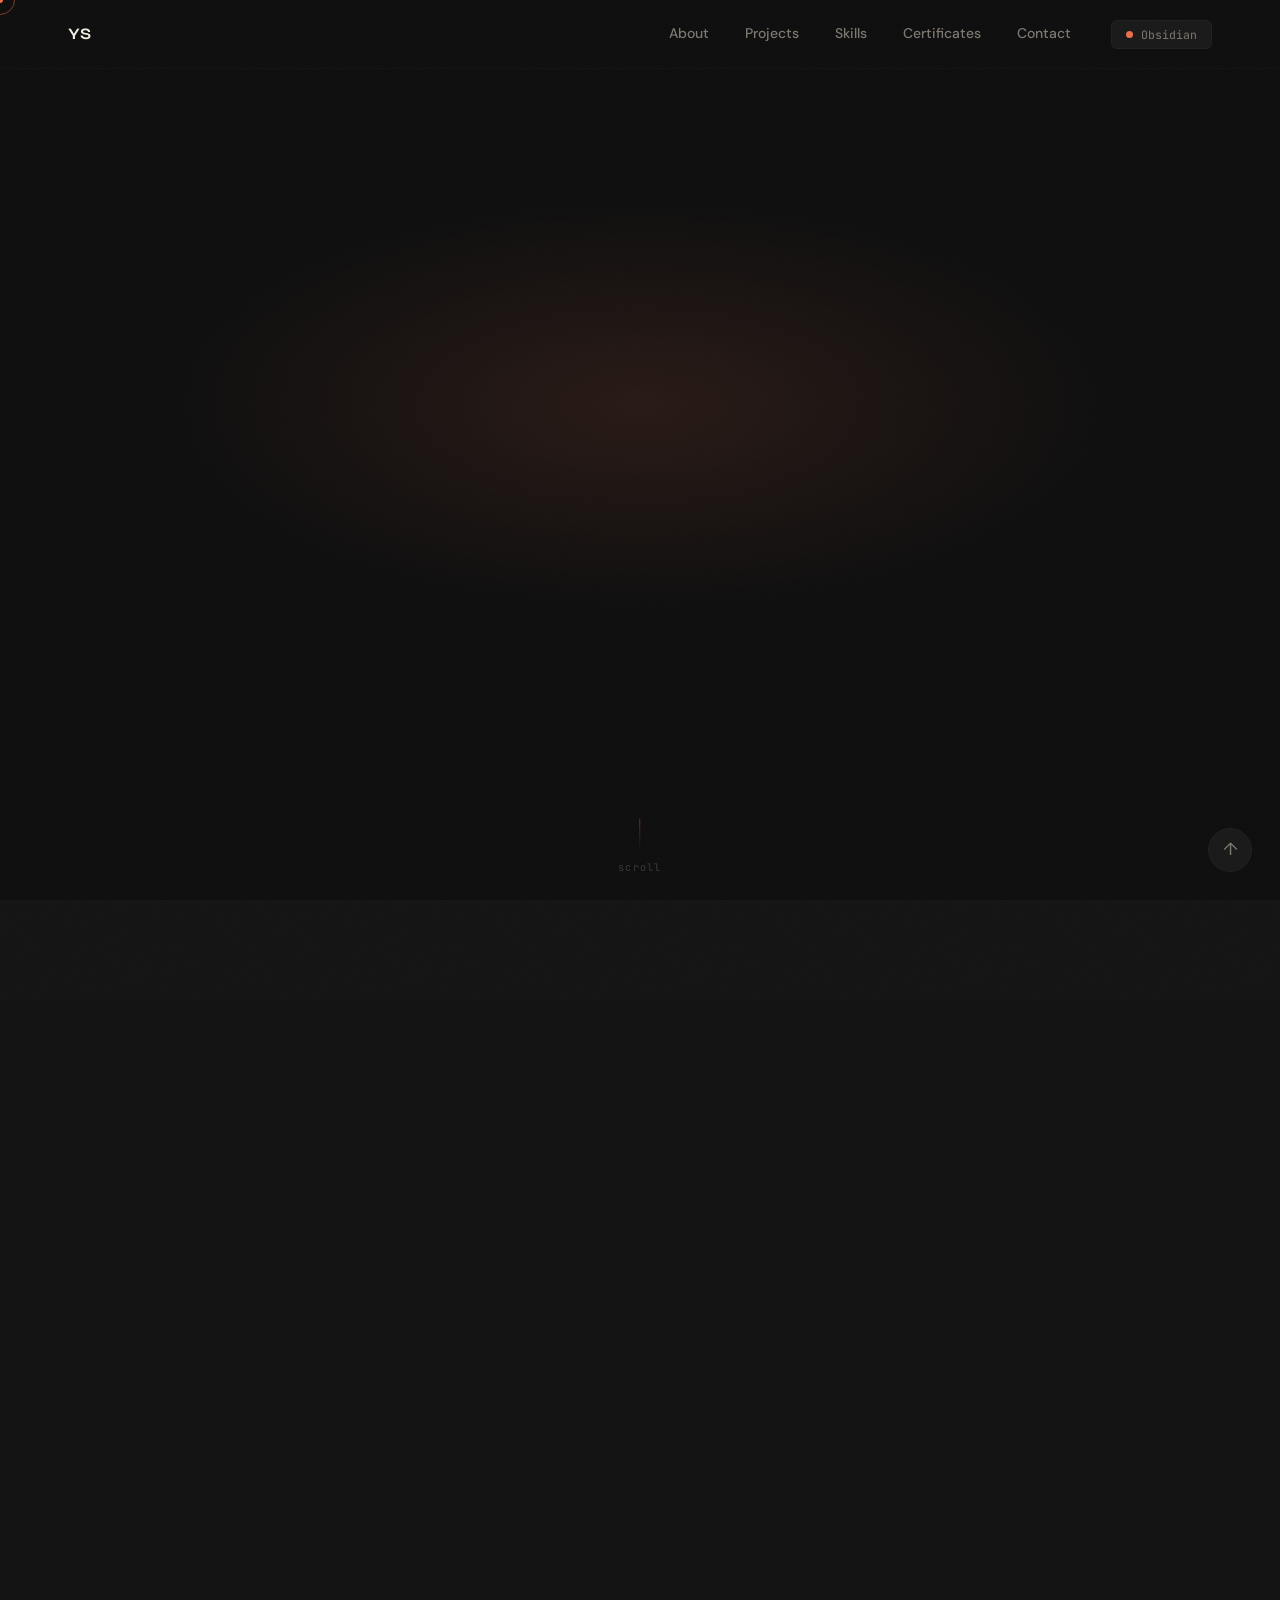
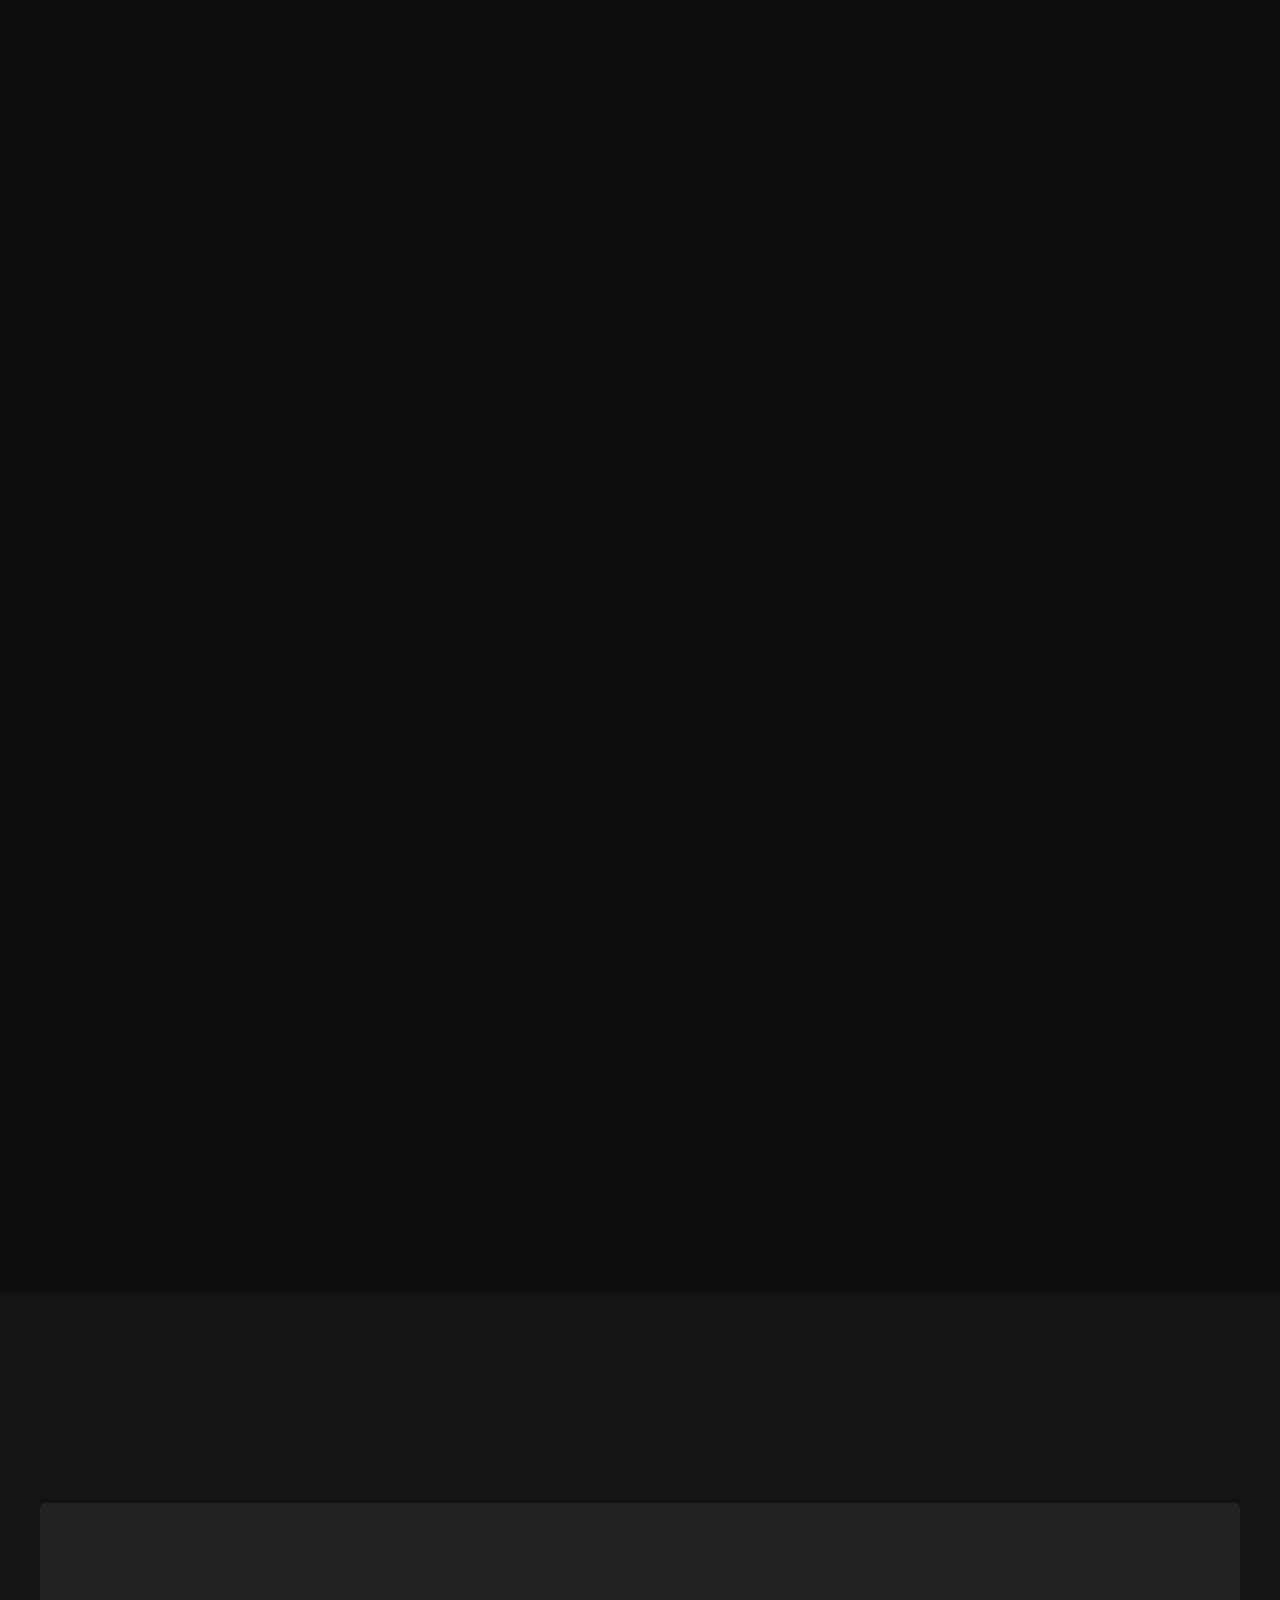
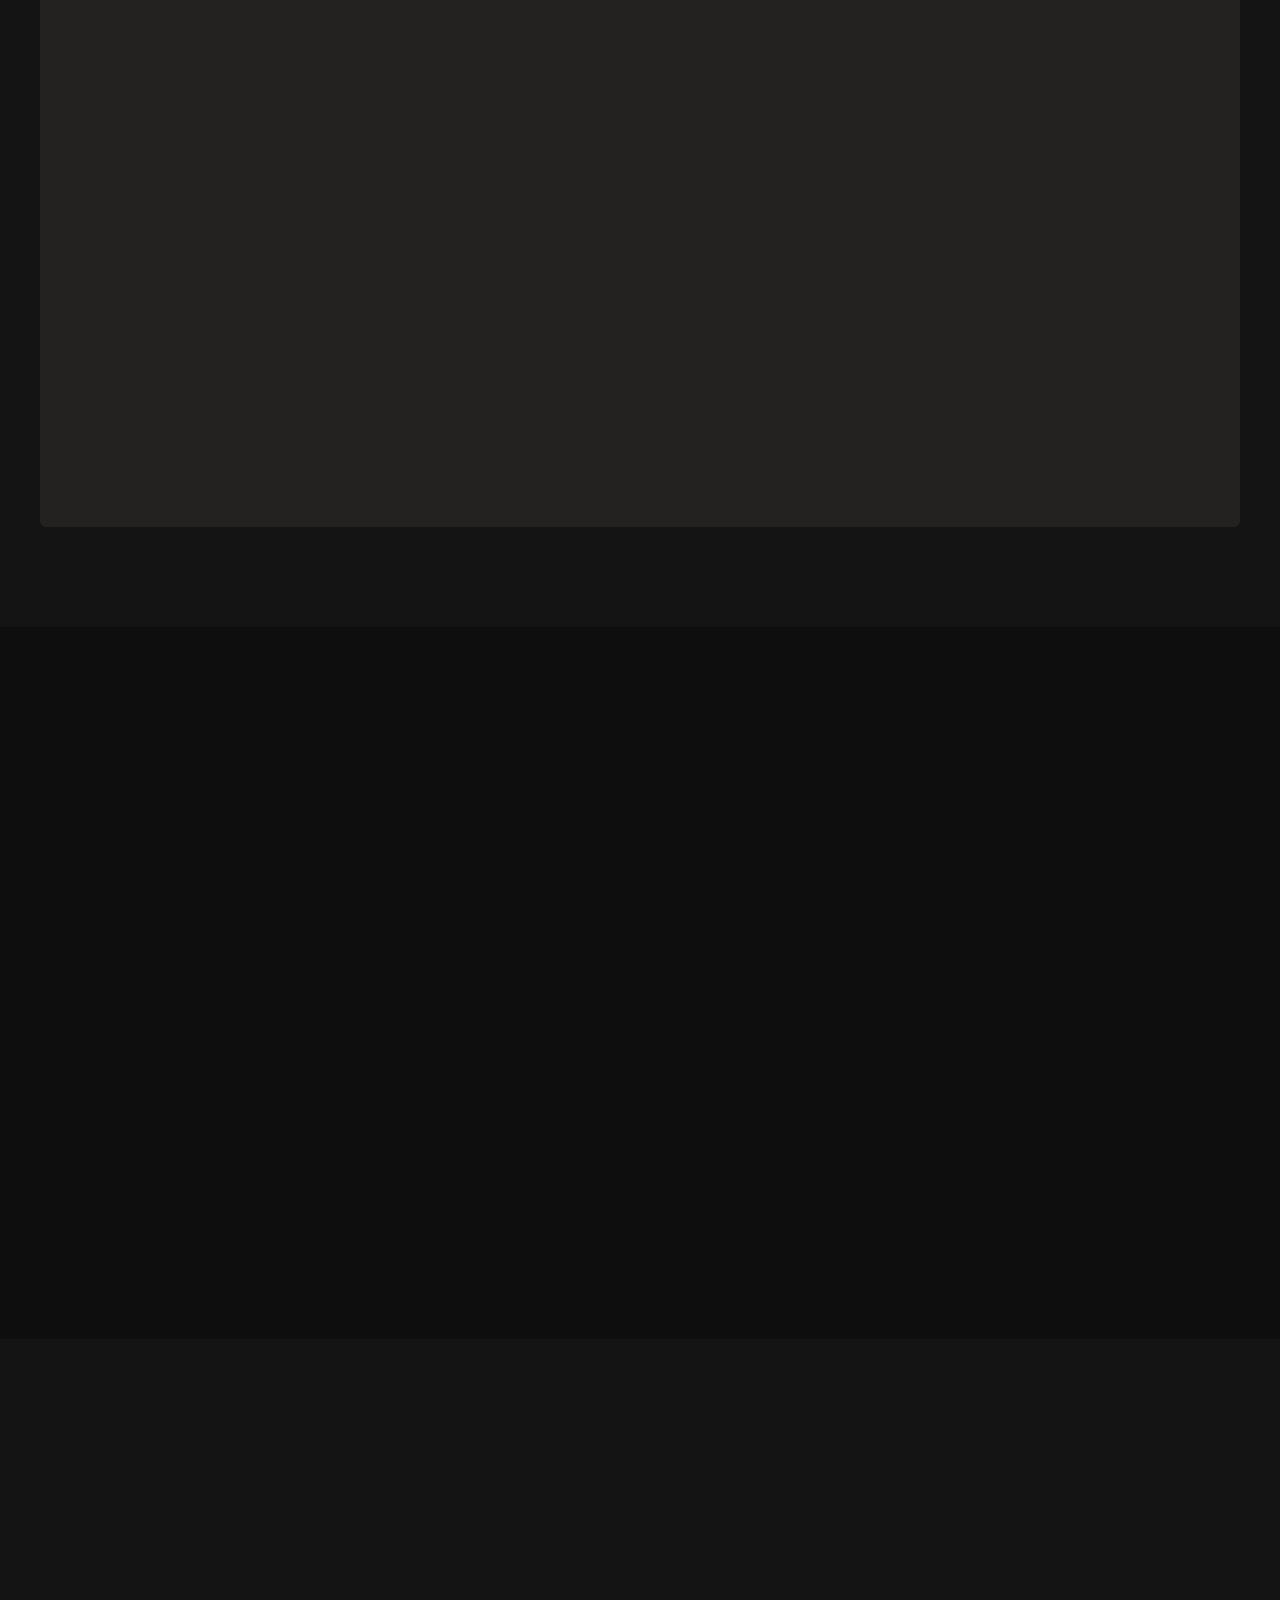
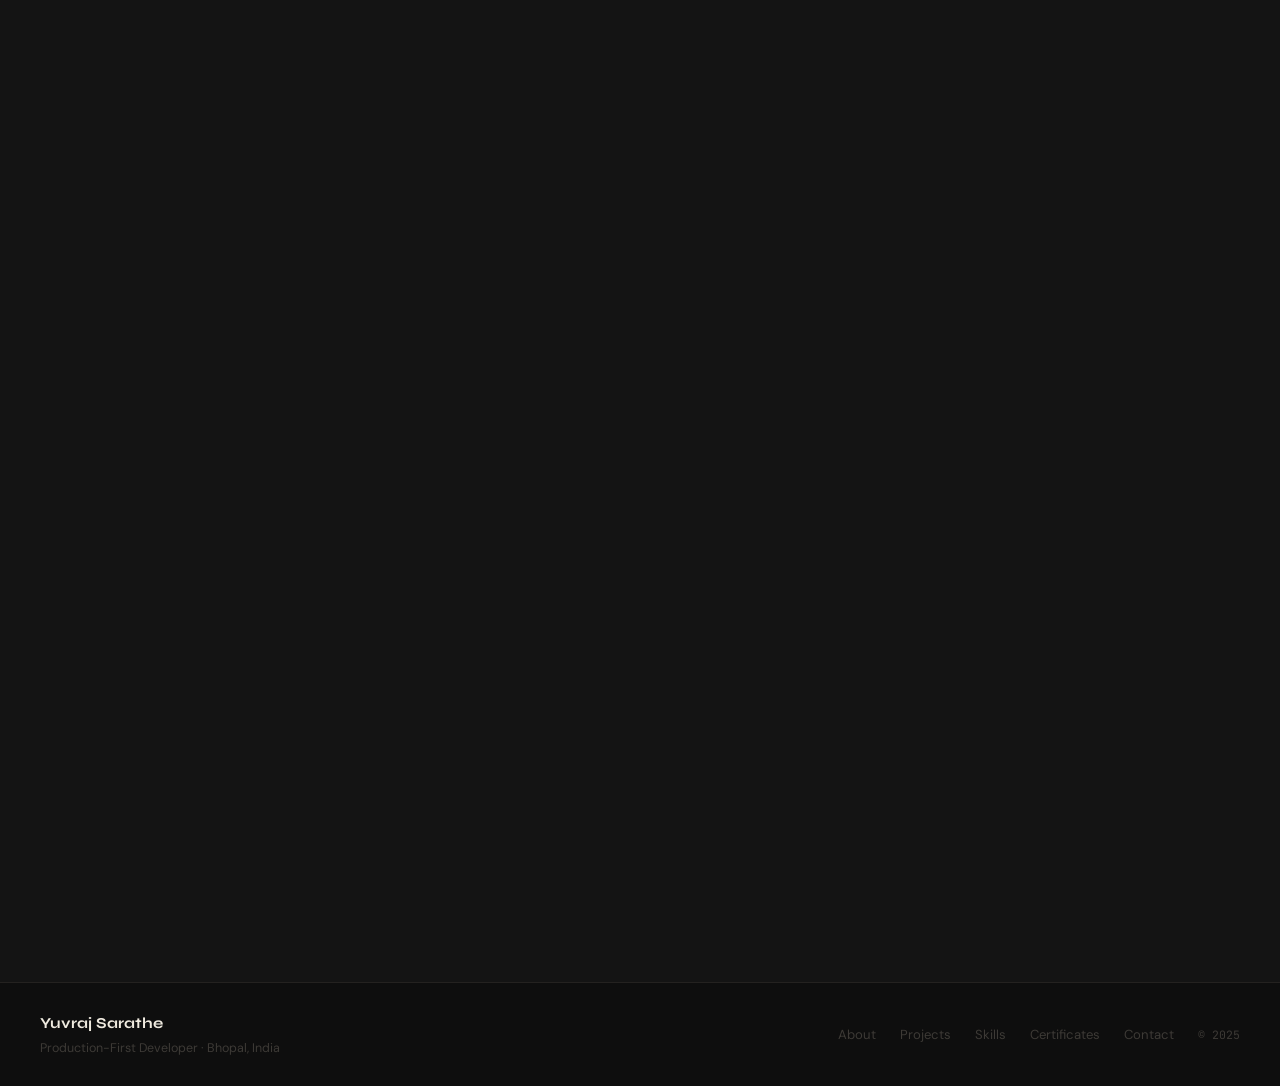
==== commit 5986b780: "gitdeep update" ====
--- a/index.html
+++ b/index.html
@@ -5,12 +5,12 @@
     <meta name="viewport" content="width=device-width, initial-scale=1.0">
     <title>Yuvraj Sarathe — Production-First Developer</title>
     <meta name="description" content="Yuvraj Sarathe — B.Tech Cyber Security student at LNCT Bhopal. I ship production-ready executables, not scripts that sit in an editor.">
-    <meta name="keywords" content="Yuvraj Sarathe, developer, portfolio, Java, Python, cyber security, LNCT Bhopal, Mikky-mlh">
+    <meta name="keywords" content="Yuvraj Sarathe, developer, portfolio, Java, Python, cyber security, LNCT Bhopal, Yuvraj-Sarathe">
     <meta name="author" content="Yuvraj Sarathe">
     <meta property="og:title" content="Yuvraj Sarathe — Production-First Developer">
     <meta property="og:description" content="B.Tech Cyber Security student shipping production-ready standalone software.">
     <meta property="og:image" content="Square LOGO.png">
-    <meta property="og:url" content="https://mikky-mlh.github.io/Portfolio/">
+    <meta property="og:url" content="https://Yuvraj-Sarathe.github.io/Portfolio/">
     <meta property="og:type" content="website">
     <meta name="twitter:card" content="summary_large_image">
     <meta name="twitter:title" content="Yuvraj Sarathe — Production-First Developer">
@@ -106,14 +106,14 @@
                     </p>
                     <div class="hero-cta">
                         <a href="#projects" class="btn btn-primary">View projects</a>
-                        <a href="https://github.com/Mikky-mlh" target="_blank" rel="noopener noreferrer" class="btn btn-outline">GitHub ↗</a>
+                        <a href="https://github.com/Yuvraj-Sarathe" target="_blank" rel="noopener noreferrer" class="btn btn-outline">GitHub ↗</a>
                         <a href="#contact" class="btn btn-text">Get in touch →</a>
                     </div>
                 </div>
 
                 <div class="hero-stats" data-animate="fade-up" data-delay="5">
                     <div class="stat-item">
-                        <span class="stat-num">12+</span>
+                        <span class="stat-num">13+</span>
                         <span class="stat-label">Projects shipped</span>
                     </div>
                     <div class="stat-sep" aria-hidden="true"></div>
@@ -128,7 +128,7 @@
                     </div>
                     <div class="stat-sep" aria-hidden="true"></div>
                     <div class="stat-item">
-                        <span class="stat-num">2</span>
+                        <span class="stat-num">3</span>
                         <span class="stat-label">Live apps</span>
                     </div>
                 </div>
@@ -263,6 +263,28 @@
                                 <a href="https://ofe-pro.vercel.app/" target="_blank" rel="noopener noreferrer" class="fc-link">Open live demo ↗</a>
                             </div>
                         </article>
+
+                        <article class="featured-card">
+                            <div class="featured-card-top fc-top-gitdeep">
+                                <div class="fc-live">
+                                    <span class="live-dot" aria-label="Live"></span>
+                                    Live
+                                </div>
+                                <span class="fc-year">2025</span>
+                            </div>
+                            <div class="featured-card-body">
+                                <span class="fc-type">AI-powered developer tool</span>
+                                <h3 class="fc-title">GitDeep</h3>
+                                <p class="fc-desc">Brutally honest AI assessments of any GitHub profile. Hirability scores, SWOT analysis, career slope detection, buzzword vs reality check, per-repo scoring, and candidate comparison. 12 AI providers. Zero data storage.</p>
+                                <div class="fc-tech">
+                                    <span>Next.js 15</span>
+                                    <span>TypeScript</span>
+                                    <span>Tailwind v4</span>
+                                    <span>Recharts</span>
+                                </div>
+                                <a href="https://gitdeep.vercel.app/" target="_blank" rel="noopener noreferrer" class="fc-link">Open live demo ↗</a>
+                            </div>
+                        </article>
                     </div>
                 </div>
 
@@ -277,6 +299,24 @@
                     </div>
 
                     <article class="project-row">
+                        <span class="pr-num" aria-hidden="true">02</span>
+                        <div class="pr-info">
+                            <strong class="pr-title">GitDeep</strong>
+                            <span class="pr-sub">AI GitHub profile analyzer — hirability scoring, SWOT, career slope, buzzword detection, 12 AI providers, zero data storage.</span>
+                        </div>
+                        <div class="pr-stack">
+                            <span class="tag">Next.js</span>
+                            <span class="tag">TypeScript</span>
+                            <span class="tag">Tailwind</span>
+                        </div>
+                        <span class="pr-type">Live web app</span>
+                        <span class="pr-links">
+                            <a href="https://gitdeep.vercel.app" target="_blank" rel="noopener noreferrer" class="pr-link" aria-label="GitDeep live demo">Live ↗</a>
+                            <a href="https://github.com/Yuvraj-Sarathe/GitDeep" target="_blank" rel="noopener noreferrer" class="pr-link" aria-label="GitDeep source">GitHub ↗</a>
+                        </span>
+                    </article>
+
+                    <article class="project-row">
                         <span class="pr-num" aria-hidden="true">03</span>
                         <div class="pr-info">
                             <strong class="pr-title">Hangman in Java</strong>
@@ -286,7 +326,7 @@
                             <span class="tag">Java</span>
                         </div>
                         <span class="pr-type">Standalone .exe</span>
-                        <a href="https://github.com/Mikky-mlh/Hangman-in-Java" target="_blank" rel="noopener noreferrer" class="pr-link" aria-label="Hangman game source on GitHub">GitHub ↗</a>
+                        <a href="https://github.com/Yuvraj-Sarathe/Hangman-in-Java" target="_blank" rel="noopener noreferrer" class="pr-link" aria-label="Hangman game source on GitHub">GitHub ↗</a>
                     </article>
 
                     <article class="project-row">
@@ -301,7 +341,7 @@
                             <span class="tag">NumPy</span>
                         </div>
                         <span class="pr-type">Standalone binary</span>
-                        <a href="https://github.com/Mikky-mlh/Connect4-in-Python" target="_blank" rel="noopener noreferrer" class="pr-link" aria-label="Connect Four source on GitHub">GitHub ↗</a>
+                        <a href="https://github.com/Yuvraj-Sarathe/Connect4-in-Python" target="_blank" rel="noopener noreferrer" class="pr-link" aria-label="Connect Four source on GitHub">GitHub ↗</a>
                     </article>
 
                     <article class="project-row">
@@ -317,8 +357,8 @@
                         </div>
                         <span class="pr-type">Single-file web app</span>
                         <span class="pr-links">
-                            <a href="https://github.com/Mikky-mlh/OFE" target="_blank" rel="noopener noreferrer" class="pr-link" aria-label="OFE source on GitHub">GitHub ↗</a>
-                            <a href="https://mikky-mlh.github.io/OFE/" target="_blank" rel="noopener noreferrer" class="pr-link" aria-label="OFE live demo">Live ↗</a>
+                            <a href="https://github.com/Yuvraj-Sarathe/OFE" target="_blank" rel="noopener noreferrer" class="pr-link" aria-label="OFE source on GitHub">GitHub ↗</a>
+                            <a href="https://Yuvraj-Sarathe.github.io/OFE/" target="_blank" rel="noopener noreferrer" class="pr-link" aria-label="OFE live demo">Live ↗</a>
                         </span>
                     </article>
 
@@ -335,7 +375,7 @@
                         </div>
                         <span class="pr-type">Web application</span>
                         <span class="pr-links">
-                            <a href="https://github.com/Mikky-mlh/OFE-PRO" target="_blank" rel="noopener noreferrer" class="pr-link" aria-label="OFE-PRO source on GitHub">GitHub ↗</a>
+                            <a href="https://github.com/Yuvraj-Sarathe/OFE-PRO" target="_blank" rel="noopener noreferrer" class="pr-link" aria-label="OFE-PRO source on GitHub">GitHub ↗</a>
                             <a href="https://ofe-pro.vercel.app/" target="_blank" rel="noopener noreferrer" class="pr-link" aria-label="OFE-PRO live demo">Live ↗</a>
                         </span>
                     </article>
@@ -352,7 +392,7 @@
                             <span class="tag">Python</span>
                         </div>
                         <span class="pr-type">Hackathon project</span>
-                        <a href="https://github.com/Mikky-mlh/Unisync" target="_blank" rel="noopener noreferrer" class="pr-link" aria-label="UniSync source on GitHub">GitHub ↗</a>
+                        <a href="https://github.com/Yuvraj-Sarathe/Unisync" target="_blank" rel="noopener noreferrer" class="pr-link" aria-label="UniSync source on GitHub">GitHub ↗</a>
                     </article>
 
                     <article class="project-row">
@@ -367,7 +407,7 @@
                             <span class="tag">Gemini AI</span>
                         </div>
                         <span class="pr-type">Hackathon project</span>
-                        <a href="https://github.com/Mikky-mlh/NeuralPlan" target="_blank" rel="noopener noreferrer" class="pr-link" aria-label="NeuralPlan source on GitHub">GitHub ↗</a>
+                        <a href="https://github.com/Yuvraj-Sarathe/NeuralPlan" target="_blank" rel="noopener noreferrer" class="pr-link" aria-label="NeuralPlan source on GitHub">GitHub ↗</a>
                     </article>
 
                     <article class="project-row">
@@ -381,7 +421,7 @@
                             <span class="tag">Tkinter</span>
                         </div>
                         <span class="pr-type">GUI application</span>
-                        <a href="https://github.com/Mikky-mlh/GuessTheNumberGame" target="_blank" rel="noopener noreferrer" class="pr-link" aria-label="Guess the Number source on GitHub">GitHub ↗</a>
+                        <a href="https://github.com/Yuvraj-Sarathe/GuessTheNumberGame" target="_blank" rel="noopener noreferrer" class="pr-link" aria-label="Guess the Number source on GitHub">GitHub ↗</a>
                     </article>
 
                     <article class="project-row">
@@ -395,7 +435,7 @@
                             <span class="tag">Windows API</span>
                         </div>
                         <span class="pr-type">Console game</span>
-                        <a href="https://github.com/Mikky-mlh/Tic-Tac-Toe-in-CPP" target="_blank" rel="noopener noreferrer" class="pr-link" aria-label="Tic-Tac-Toe source on GitHub">GitHub ↗</a>
+                        <a href="https://github.com/Yuvraj-Sarathe/Tic-Tac-Toe-in-CPP" target="_blank" rel="noopener noreferrer" class="pr-link" aria-label="Tic-Tac-Toe source on GitHub">GitHub ↗</a>
                     </article>
 
                     <article class="project-row">
@@ -411,8 +451,8 @@
                         </div>
                         <span class="pr-type">Web collection</span>
                         <span class="pr-links">
-                            <a href="https://github.com/Mikky-mlh/Web-Projects" target="_blank" rel="noopener noreferrer" class="pr-link" aria-label="Web Projects source on GitHub">GitHub ↗</a>
-                            <a href="https://mikky-mlh.github.io/Web-Projects/" target="_blank" rel="noopener noreferrer" class="pr-link" aria-label="Web Projects live demo">Live ↗</a>
+                            <a href="https://github.com/Yuvraj-Sarathe/Web-Projects" target="_blank" rel="noopener noreferrer" class="pr-link" aria-label="Web Projects source on GitHub">GitHub ↗</a>
+                            <a href="https://Yuvraj-Sarathe.github.io/Web-Projects/" target="_blank" rel="noopener noreferrer" class="pr-link" aria-label="Web Projects live demo">Live ↗</a>
                         </span>
                     </article>
 
@@ -427,7 +467,7 @@
                             <span class="tag">Algorithms</span>
                         </div>
                         <span class="pr-type">Ongoing</span>
-                        <a href="https://leetcode.com/u/Mikky_mlh/" target="_blank" rel="noopener noreferrer" class="pr-link" aria-label="LeetCode profile">LeetCode ↗</a>
+                        <a href="https://leetcode.com/u/Yuvraj_Sarathe/" target="_blank" rel="noopener noreferrer" class="pr-link" aria-label="LeetCode profile">LeetCode ↗</a>
                     </article>
                 </div>
             </div>
@@ -651,17 +691,17 @@
                                 <span class="cl-label">Email</span>
                                 <span class="cl-val">yuvrajsarathe07@gmail.com</span>
                             </a>
-                            <a href="https://github.com/Mikky-mlh" target="_blank" rel="noopener noreferrer" class="contact-link">
+                            <a href="https://github.com/Yuvraj-Sarathe" target="_blank" rel="noopener noreferrer" class="contact-link">
                                 <span class="cl-label">GitHub</span>
-                                <span class="cl-val">Mikky-mlh ↗</span>
+                                <span class="cl-val">Yuvraj-Sarathe ↗</span>
                             </a>
                             <a href="https://www.linkedin.com/in/yuvraj-sarathe" target="_blank" rel="noopener noreferrer" class="contact-link">
                                 <span class="cl-label">LinkedIn</span>
                                 <span class="cl-val">yuvraj-sarathe ↗</span>
                             </a>
-                            <a href="https://leetcode.com/u/Mikky_mlh/" target="_blank" rel="noopener noreferrer" class="contact-link">
+                            <a href="https://leetcode.com/u/Yuvraj_Sarathe/" target="_blank" rel="noopener noreferrer" class="contact-link">
                                 <span class="cl-label">LeetCode</span>
-                                <span class="cl-val">Mikky_mlh ↗</span>
+                                <span class="cl-val">Yuvraj_Sarathe ↗</span>
                             </a>
                         </nav>
 
--- a/style.css
+++ b/style.css
@@ -1,18 +1,109 @@
+/* ═══════════════════════════════════════════════════════════
+   Z-INDEX SCALE
+   ═══════════════════════════════════════════════════════════ */
 :root {
-    --dark: #1a1a1a;
-    --darker: #111;
-    --card: #242424;
-    --border-color: #333;
-    --gold: #c9a227;
-    --gold-dim: #8b7355;
-    --cream: #f5f0e6;
-    --gray: #888;
-    --dim: #555;
-    --green: #5a9;
-    --red: #c44;
-}
-
-* {
+    --z-grain:    1;
+    --z-base:     10;
+    --z-nav:      100;
+    --z-mobile:   200;
+    --z-cursor:   1000;
+    --z-progress: 1001;
+}
+
+/* ═══════════════════════════════════════════════════════════
+   THEME: OBSIDIAN (default)
+   Warm charcoal · Ember orange · Syne display font
+   ═══════════════════════════════════════════════════════════ */
+[data-theme="obsidian"] {
+    --bg:         #0e0e0e;
+    --bg-surf:    #141414;
+    --bg-card:    #1b1b1b;
+    --text-1:     #f0ebe0;
+    --text-2:     #7d7870;
+    --text-3:     #3d3a36;
+    --accent:     #e8704a;
+    --accent-dim: #7a3820;
+    --accent-glow:rgba(232,112,74,0.12);
+    --border:     #242220;
+    --border-h:   #3a3530;
+    --shadow:     rgba(232,112,74,0.08);
+
+    --font-display: 'Syne', sans-serif;
+    --font-body:    'DM Sans', sans-serif;
+    --font-mono:    'JetBrains Mono', monospace;
+
+    --scrollbar-thumb: #3a3530;
+    --scrollbar-hover: #e8704a;
+
+    --cursor-color: #e8704a;
+    --grain-op:   0.028;
+    --scan-op:    0;
+}
+
+/* ═══════════════════════════════════════════════════════════
+   THEME: PHOSPHOR
+   Near-black green tint · Terminal green · Space Mono
+   ═══════════════════════════════════════════════════════════ */
+[data-theme="phosphor"] {
+    --bg:         #050a05;
+    --bg-surf:    #09110a;
+    --bg-card:    #0d180d;
+    --text-1:     #c8f5c8;
+    --text-2:     #4a784a;
+    --text-3:     #1e3a1e;
+    --accent:     #3ae87a;
+    --accent-dim: #1a6030;
+    --accent-glow:rgba(58,232,122,0.1);
+    --border:     #102010;
+    --border-h:   #1e4020;
+    --shadow:     rgba(58,232,122,0.06);
+
+    --font-display: 'Space Mono', monospace;
+    --font-body:    'DM Sans', sans-serif;
+    --font-mono:    'Space Mono', monospace;
+
+    --scrollbar-thumb: #1e4020;
+    --scrollbar-hover: #3ae87a;
+
+    --cursor-color: #3ae87a;
+    --grain-op:   0.04;
+    --scan-op:    1;
+}
+
+/* ═══════════════════════════════════════════════════════════
+   THEME: MANUSCRIPT
+   Warm parchment · Deep crimson · Playfair editorial
+   ═══════════════════════════════════════════════════════════ */
+[data-theme="manuscript"] {
+    --bg:         #f2ece0;
+    --bg-surf:    #ebe3d5;
+    --bg-card:    #e4dac8;
+    --text-1:     #1a0f08;
+    --text-2:     #6a5a48;
+    --text-3:     #b0a090;
+    --accent:     #8b1a1a;
+    --accent-dim: #5a1010;
+    --accent-glow:rgba(139,26,26,0.08);
+    --border:     #d0c5b0;
+    --border-h:   #b0a090;
+    --shadow:     rgba(139,26,26,0.06);
+
+    --font-display: 'Playfair Display', serif;
+    --font-body:    'DM Sans', sans-serif;
+    --font-mono:    'JetBrains Mono', monospace;
+
+    --scrollbar-thumb: #c0b098;
+    --scrollbar-hover: #8b1a1a;
+
+    --cursor-color: #8b1a1a;
+    --grain-op:   0.05;
+    --scan-op:    0;
+}
+
+/* ═══════════════════════════════════════════════════════════
+   RESET & BASE
+   ═══════════════════════════════════════════════════════════ */
+*, *::before, *::after {
     margin: 0;
     padding: 0;
     box-sizing: border-box;
@@ -20,1698 +111,1398 @@
 
 html {
     scroll-behavior: smooth;
-    scroll-padding-top: 80px;
+    scroll-padding-top: 72px;
+    font-size: 16px;
 }
 
 body {
-    font-family: Inter, Helvetica, Arial, sans-serif;
-    background: var(--darker);
-    color: #bbb;
-    line-height: 1.6;
-    min-height: 100vh;
+    font-family: var(--font-body);
+    background-color: var(--bg);
+    color: var(--text-2);
+    line-height: 1.65;
+    min-height: 100dvh;
     cursor: none;
-}
-
-/* Hide default cursor on interactive elements */
-a, button, .btn, .nav-toggle, .project-card, .philosophy-card, .skill-icon {
-    cursor: none;
-}
-
-/* Custom Cursor Styles */
-.cursor-container {
+    transition: background-color 0.4s ease, color 0.4s ease;
+    overflow-x: hidden;
+}
+
+/* Phosphor scanlines */
+body::after {
+    content: '';
     position: fixed;
-    top: 0;
-    left: 0;
+    inset: 0;
+    background: repeating-linear-gradient(
+        0deg,
+        transparent,
+        transparent 3px,
+        rgba(58,232,122,0.015) 3px,
+        rgba(58,232,122,0.015) 4px
+    );
     pointer-events: none;
-    z-index: 9999;
-    mix-blend-mode: difference;
-}
-
+    z-index: var(--z-grain);
+    opacity: var(--scan-op);
+    transition: opacity 0.4s;
+}
+
+/* Hide custom cursor on touch devices */
+@media (pointer: coarse) {
+    body, a, button { cursor: auto; }
+    .cursor-dot, .cursor-ring { display: none; }
+}
+
+/* ═══════════════════════════════════════════════════════════
+   SCROLLBAR
+   ═══════════════════════════════════════════════════════════ */
+::-webkit-scrollbar { width: 6px; }
+::-webkit-scrollbar-track { background: var(--bg); }
+::-webkit-scrollbar-thumb { background: var(--scrollbar-thumb); border-radius: 3px; }
+::-webkit-scrollbar-thumb:hover { background: var(--scrollbar-hover); }
+* { scrollbar-width: thin; scrollbar-color: var(--scrollbar-thumb) var(--bg); }
+
+/* ═══════════════════════════════════════════════════════════
+   TYPOGRAPHY
+   ═══════════════════════════════════════════════════════════ */
+h1, h2, h3, h4, h5, h6 {
+    font-family: var(--font-display);
+    color: var(--text-1);
+    font-weight: 700;
+    line-height: 1.15;
+    letter-spacing: -0.02em;
+    text-wrap: balance;
+}
+
+p { text-wrap: pretty; }
+
+a {
+    color: var(--accent);
+    text-decoration: none;
+    transition: color 0.2s;
+}
+a:hover { color: var(--text-1); }
+a:focus-visible {
+    outline: 2px solid var(--accent);
+    outline-offset: 3px;
+    border-radius: 2px;
+}
+
+code {
+    font-family: var(--font-mono);
+    font-size: 0.85em;
+    background: var(--bg-card);
+    color: var(--accent);
+    padding: 2px 6px;
+    border-radius: 3px;
+    letter-spacing: 0;
+}
+
+.mono { font-family: var(--font-mono); }
+
+/* Interactive elements — hide system cursor */
+a, button, .theme-btn, .hamburger, .back-top { cursor: none; }
+
+/* Skip link */
+.skip-link {
+    position: fixed;
+    top: -100%;
+    left: 1rem;
+    z-index: calc(var(--z-cursor) + 1);
+    padding: 8px 16px;
+    background: var(--accent);
+    color: var(--bg);
+    font-weight: 600;
+    border-radius: 4px;
+    transition: top 0.2s;
+}
+.skip-link:focus { top: 1rem; }
+
+/* ═══════════════════════════════════════════════════════════
+   CURSOR
+   ═══════════════════════════════════════════════════════════ */
 .cursor-dot {
     position: fixed;
-    width: 10px;
-    height: 10px;
-    background: var(--gold);
+    top: 0; left: 0;
+    width: 6px; height: 6px;
+    background: var(--cursor-color);
     border-radius: 50%;
     transform: translate(-50%, -50%);
-    transition: width 0.15s ease, height 0.15s ease, background 0.15s ease;
-    box-shadow: 0 0 10px var(--gold), 0 0 20px var(--gold), 0 0 30px var(--gold);
-}
-
-.cursor-dot.hover {
-    width: 40px;
-    height: 40px;
-    background: rgba(201, 162, 39, 0.3);
-    border: 2px solid var(--gold);
-    box-shadow: 0 0 20px var(--gold), 0 0 40px var(--gold);
-}
-
-.cursor-trail {
+    pointer-events: none;
+    z-index: var(--z-cursor);
+    transition: background 0.3s, width 0.2s, height 0.2s, opacity 0.2s;
+    will-change: transform;
+}
+.cursor-ring {
     position: fixed;
-    width: 8px;
-    height: 8px;
-    background: var(--gold);
+    top: 0; left: 0;
+    width: 30px; height: 30px;
+    border: 1.5px solid var(--cursor-color);
     border-radius: 50%;
     transform: translate(-50%, -50%);
+    pointer-events: none;
+    z-index: calc(var(--z-cursor) - 1);
+    opacity: 0.5;
+    transition: border-color 0.3s, width 0.25s ease, height 0.25s ease, opacity 0.25s;
+    will-change: transform;
+}
+.cursor-ring.is-hovering {
+    width: 48px; height: 48px;
+    opacity: 0.3;
+}
+.cursor-dot.is-hovering {
+    width: 10px; height: 10px;
     opacity: 0.6;
-    box-shadow: 0 0 8px var(--gold);
-}
-
-.cursor-trail.trail-1 {
-    width: 8px;
-    height: 8px;
-    opacity: 0.5;
-}
-
-.cursor-trail.trail-2 {
-    width: 7px;
-    height: 7px;
-    opacity: 0.4;
-}
-
-.cursor-trail.trail-3 {
-    width: 6px;
-    height: 6px;
-    opacity: 0.3;
-}
-
-.cursor-trail.trail-4 {
-    width: 5px;
-    height: 5px;
-    opacity: 0.2;
-}
-
-.cursor-trail.trail-5 {
-    width: 4px;
-    height: 4px;
-    opacity: 0.1;
-}
-
-/* Hide custom cursor on touch devices */
-@media (pointer: coarse) {
-    body, a, button, .btn, .nav-toggle, .project-card, .philosophy-card, .skill-icon {
-        cursor: auto;
-    }
-    .cursor-container {
-        display: none;
-    }
-}
-
-::-webkit-scrollbar {
-    width: 9px;
-}
-
-::-webkit-scrollbar-track {
-    background: var(--darker);
-}
-
-::-webkit-scrollbar-thumb {
-    background: var(--border-color);
-    border-radius: 3px;
-}
-
-::-webkit-scrollbar-thumb:hover {
-    background: var(--dim);
-}
-
-.container {
-    max-width: 1140px;
+}
+.cursor-ring.is-clicking { width: 22px; height: 22px; opacity: 0.8; }
+
+/* ═══════════════════════════════════════════════════════════
+   GRAIN OVERLAY
+   ═══════════════════════════════════════════════════════════ */
+.grain {
+    position: fixed;
+    inset: -100px;
+    width: calc(100% + 200px);
+    height: calc(100% + 200px);
+    pointer-events: none;
+    z-index: var(--z-grain);
+    opacity: var(--grain-op);
+    background-image: url("data:image/svg+xml,%3Csvg xmlns='http://www.w3.org/2000/svg' width='280' height='280'%3E%3Cfilter id='n'%3E%3CfeTurbulence type='fractalNoise' baseFrequency='0.85' numOctaves='4' stitchTiles='stitch'/%3E%3CfeColorMatrix type='saturate' values='0'/%3E%3C/filter%3E%3Crect width='100%25' height='100%25' filter='url(%23n)'/%3E%3C/svg%3E");
+    background-size: 280px 280px;
+    animation: grain-anim 8s steps(8) infinite;
+    transition: opacity 0.4s;
+}
+@keyframes grain-anim {
+    0%   { transform: translate(0, 0); }
+    12%  { transform: translate(-6%, -12%); }
+    25%  { transform: translate(-14%, 6%); }
+    37%  { transform: translate(8%, -20%); }
+    50%  { transform: translate(-4%, 22%); }
+    62%  { transform: translate(-12%, 8%); }
+    75%  { transform: translate(14%, -2%); }
+    87%  { transform: translate(2%, 18%); }
+    100% { transform: translate(0, 0); }
+}
+
+/* ═══════════════════════════════════════════════════════════
+   SCROLL PROGRESS BAR
+   ═══════════════════════════════════════════════════════════ */
+.scroll-progress {
+    position: fixed;
+    top: 0; left: 0;
+    height: 2px;
+    background: var(--accent);
+    width: 0%;
+    z-index: var(--z-progress);
+    transition: background 0.4s;
+    transform-origin: left;
+}
+
+/* ═══════════════════════════════════════════════════════════
+   NAVIGATION
+   ═══════════════════════════════════════════════════════════ */
+.nav {
+    position: fixed;
+    top: 0; left: 0; right: 0;
+    z-index: var(--z-nav);
+    transition: background 0.3s, border-color 0.3s, backdrop-filter 0.3s;
+}
+.nav.is-scrolled {
+    background: color-mix(in srgb, var(--bg) 88%, transparent);
+    backdrop-filter: blur(14px);
+    -webkit-backdrop-filter: blur(14px);
+    border-bottom: 1px solid var(--border);
+}
+
+.nav-inner {
+    max-width: 1200px;
     margin: 0 auto;
-    padding: 0 20px;
-}
-
-h1 {
-    color: var(--cream);
-    font-weight: 600;
-    line-height: 1.25;
-}
-
-h2 {
-    color: var(--cream);
-    font-weight: 600;
-    line-height: 1.25;
-}
-
-h3 {
-    color: var(--cream);
-    font-weight: 600;
-    line-height: 1.3;
-}
-
-h4 {
-    color: var(--cream);
-    font-weight: 600;
-}
-
-h5 {
-    color: var(--cream);
-}
-
-h6 {
-    color: var(--cream);
-}
-
-a {
-    color: var(--gold);
-    text-decoration: none;
-    transition: color .2s;
-}
-
-a:hover {
-    color: var(--cream);
-}
-
-code {
-    font-family: Consolas, Monaco, monospace;
-    background: #2a2a2a;
-    padding: 2px 6px;
-    border-radius: 3px;
-    font-size: .88em;
-    color: var(--gold);
-}
-
-.navbar {
-    position: fixed;
-    top: 0;
-    width: 100%;
-    background: rgba(17,17,17,.92);
-    backdrop-filter: blur(12px);
-    border-bottom: 1px solid var(--border-color);
-    z-index: 1000;
-}
-
-.nav-container {
-    display: flex;
-    justify-content: space-between;
-    align-items: center;
-    height: 65px;
-}
-
-.nav-brand {
-    font-family: Consolas, monospace;
-    font-size: 1.25rem;
+    padding: 0 28px;
+    height: 68px;
+    display: flex;
+    align-items: center;
+    gap: 40px;
+}
+
+.nav-logo {
+    display: flex;
+    align-items: center;
+    gap: 10px;
+    color: var(--text-1);
+    font-family: var(--font-display);
     font-weight: 700;
-    color: var(--cream);
-    display: flex;
-    align-items: center;
-    gap: 8px;
-}
-
-.nav-brand:hover {
-    color: var(--cream);
-}
-
-.nav-brand:focus {
-    outline: none;
-}
-
-.brand-icon {
-    font-size: 1.4rem;
-}
-
-.logo-icon img {
-    width: 30px;
-    height: 30px;
+    font-size: 1rem;
+    letter-spacing: -0.02em;
+    flex-shrink: 0;
+    transition: color 0.2s;
+}
+.nav-logo:hover { color: var(--accent); }
+.nav-logo-img {
+    width: 28px; height: 28px;
     object-fit: contain;
-}
-
-.nav-menu {
-    display: flex;
-    gap: 32px;
+    border-radius: 4px;
+    border: 1px solid var(--border);
+}
+
+.nav-links {
+    display: flex;
+    align-items: center;
+    gap: 36px;
+    margin-left: auto;
 }
 
 .nav-link {
-    font-size: .9rem;
+    font-size: 0.875rem;
     font-weight: 500;
-    color: var(--gray);
-    padding: 6px 0;
+    color: var(--text-2);
     position: relative;
-}
-
-.nav-link:after {
+    transition: color 0.2s;
+    padding: 4px 0;
+}
+.nav-link::after {
     content: '';
     position: absolute;
-    bottom: 0;
-    left: 0;
-    width: 0;
-    height: 2px;
-    background: var(--gold);
-    transition: width .25s;
-}
-
-.nav-link:hover {
-    color: var(--cream);
-}
-
-.nav-link:hover:after {
-    width: 100%;
-}
-
-.nav-link:focus {
-    outline: none;
-}
-
-.nav-link.active {
-    color: var(--cream);
-}
-
-.nav-link.active:after {
-    width: 100%;
-}
-
-.nav-toggle {
+    bottom: -1px; left: 0;
+    width: 0; height: 1px;
+    background: var(--accent);
+    transition: width 0.25s ease;
+}
+.nav-link:hover { color: var(--text-1); }
+.nav-link:hover::after { width: 100%; }
+.nav-link.is-active { color: var(--text-1); }
+.nav-link.is-active::after { width: 100%; }
+
+/* Theme button */
+.nav-actions { display: flex; align-items: center; gap: 12px; }
+
+.theme-btn {
+    display: flex;
+    align-items: center;
+    gap: 8px;
+    padding: 6px 14px;
+    background: var(--bg-card);
+    border: 1px solid var(--border);
+    border-radius: 6px;
+    font-family: var(--font-mono);
+    font-size: 0.72rem;
+    color: var(--text-2);
+    transition: border-color 0.2s, color 0.2s, background 0.2s;
+}
+.theme-btn:hover { border-color: var(--accent); color: var(--accent); }
+.theme-btn-dot {
+    width: 7px; height: 7px;
+    border-radius: 50%;
+    background: var(--accent);
+    transition: background 0.4s;
+}
+
+/* Hamburger */
+.hamburger {
     display: none;
+    flex-direction: column;
+    gap: 5px;
+    padding: 6px;
     background: none;
     border: none;
-    color: var(--cream);
-    font-size: 1.5rem;
-    cursor: pointer;
-}
-
+}
+.ham-line {
+    display: block;
+    width: 22px; height: 1.5px;
+    background: var(--text-2);
+    border-radius: 1px;
+    transition: transform 0.25s ease, opacity 0.25s, background 0.2s;
+}
+.hamburger.is-open .ham-line:first-child { transform: translateY(6.5px) rotate(45deg); background: var(--accent); }
+.hamburger.is-open .ham-line:last-child  { transform: translateY(-6.5px) rotate(-45deg); background: var(--accent); }
+
+/* Mobile menu */
+.mobile-menu {
+    max-height: 0;
+    overflow: hidden;
+    background: var(--bg-surf);
+    border-top: 1px solid transparent;
+    transition: max-height 0.35s ease, border-color 0.3s;
+}
+.mobile-menu.is-open {
+    max-height: 400px;
+    border-top-color: var(--border);
+}
+.mobile-link {
+    display: block;
+    padding: 14px 28px;
+    font-size: 1rem;
+    font-weight: 500;
+    color: var(--text-2);
+    border-bottom: 1px solid var(--border);
+    transition: color 0.2s, padding-left 0.2s;
+}
+.mobile-link:hover { color: var(--accent); padding-left: 36px; }
+.mobile-link:last-child { border-bottom: none; }
+
+/* ═══════════════════════════════════════════════════════════
+   HERO
+   ═══════════════════════════════════════════════════════════ */
 .hero {
-    min-height: 100vh;
-    padding: 110px 0 70px;
-    display: flex;
-    align-items: center;
+    min-height: 100dvh;
+    display: flex;
+    flex-direction: column;
+    justify-content: center;
+    padding: 100px 28px 60px;
     position: relative;
     overflow: hidden;
 }
-
-.hero-background {
+/* Ambient glow behind name */
+.hero::before {
+    content: '';
+    position: absolute;
+    top: 20%;
+    left: 50%;
+    transform: translateX(-50%);
+    width: 80vw;
+    height: 50vh;
+    background: radial-gradient(ellipse at center, var(--accent-glow) 0%, transparent 65%);
+    pointer-events: none;
+}
+
+.hero-inner {
+    max-width: 1200px;
+    width: 100%;
+    margin: 0 auto;
+    position: relative;
+}
+
+.hero-eyebrow {
+    display: flex;
+    align-items: center;
+    flex-wrap: wrap;
+    gap: 10px;
+    margin-bottom: 40px;
+    font-size: 0.85rem;
+    color: var(--text-2);
+}
+.status-pulse {
+    display: inline-block;
+    width: 8px; height: 8px;
+    border-radius: 50%;
+    background: #4aae8a;
+    animation: pulse-anim 2.4s ease infinite;
+}
+@keyframes pulse-anim {
+    0%, 100% { box-shadow: 0 0 0 0 rgba(74,174,138,0.5); }
+    50%       { box-shadow: 0 0 0 6px rgba(74,174,138,0); }
+}
+.status-text { color: var(--text-2); }
+.hero-meta {
+    display: flex;
+    align-items: center;
+    gap: 8px;
+    margin-left: auto;
+    font-family: var(--font-mono);
+    font-size: 0.78rem;
+    color: var(--text-3);
+}
+.dot-sep { color: var(--text-3); }
+
+/* Giant name */
+.hero-name {
+    display: block;
+    font-size: clamp(4.5rem, 13vw, 10.5rem);
+    font-weight: 800;
+    line-height: 0.9;
+    letter-spacing: -0.04em;
+    margin-bottom: 28px;
+    user-select: none;
+}
+.hero-name-line { display: block; }
+.hero-name-accent {
+    color: var(--accent);
+    display: block;
+}
+/* Manuscript theme: accent line gets italic */
+[data-theme="manuscript"] .hero-name-accent { font-style: italic; color: var(--accent); }
+
+/* Thin rule that expands on load */
+.hero-rule {
+    height: 1px;
+    background: var(--border);
+    margin-bottom: 32px;
+    transform-origin: left;
+    transform: scaleX(0);
+}
+.hero-rule.is-visible { transform: scaleX(1); transition: transform 0.7s 0.4s cubic-bezier(0.77, 0, 0.18, 1); }
+
+.hero-bottom {
+    display: grid;
+    grid-template-columns: 1fr 1fr;
+    gap: 24px 60px;
+    align-items: start;
+}
+.hero-role {
+    grid-column: 1;
+    font-family: var(--font-mono);
+    font-size: 0.9rem;
+    color: var(--accent);
+    letter-spacing: 0.04em;
+}
+.hero-desc {
+    grid-column: 2;
+    grid-row: 1 / 3;
+    font-size: 1.05rem;
+    line-height: 1.7;
+    color: var(--text-2);
+    max-width: 48ch;
+}
+.hero-cta {
+    grid-column: 1;
+    display: flex;
+    flex-wrap: wrap;
+    gap: 12px;
+    align-items: center;
+}
+
+/* Stats bar */
+.hero-stats {
+    display: flex;
+    align-items: center;
+    gap: 0;
+    margin-top: 56px;
+    padding-top: 28px;
+    border-top: 1px solid var(--border);
+}
+.stat-item {
+    flex: 1;
+    text-align: center;
+}
+.stat-num {
+    display: block;
+    font-family: var(--font-display);
+    font-size: clamp(1.6rem, 3vw, 2.2rem);
+    font-weight: 800;
+    color: var(--text-1);
+    letter-spacing: -0.03em;
+    font-variant-numeric: tabular-nums;
+}
+.stat-label {
+    display: block;
+    font-size: 0.75rem;
+    color: var(--text-3);
+    letter-spacing: 0.05em;
+    margin-top: 2px;
+}
+.stat-sep {
+    width: 1px;
+    height: 36px;
+    background: var(--border);
+    flex-shrink: 0;
+}
+
+/* Scroll hint */
+.hero-scroll-hint {
+    position: absolute;
+    bottom: 24px;
+    left: 50%;
+    transform: translateX(-50%);
+    display: flex;
+    flex-direction: column;
+    align-items: center;
+    gap: 8px;
+    opacity: 0.4;
+    animation: hint-bob 2.5s ease infinite;
+}
+@keyframes hint-bob {
+    0%, 100% { transform: translateX(-50%) translateY(0); }
+    50%       { transform: translateX(-50%) translateY(5px); }
+}
+.scroll-hint-line {
+    width: 1px;
+    height: 32px;
+    background: linear-gradient(to bottom, var(--accent), transparent);
+}
+.scroll-hint-text {
+    font-family: var(--font-mono);
+    font-size: 0.65rem;
+    letter-spacing: 0.12em;
+    color: var(--text-2);
+}
+
+/* ═══════════════════════════════════════════════════════════
+   BUTTONS
+   ═══════════════════════════════════════════════════════════ */
+.btn {
+    display: inline-flex;
+    align-items: center;
+    gap: 8px;
+    padding: 11px 22px;
+    font-family: var(--font-body);
+    font-size: 0.9rem;
+    font-weight: 600;
+    border-radius: 5px;
+    border: none;
+    transition: transform 0.18s, background 0.2s, color 0.2s, box-shadow 0.2s;
+    position: relative;
+}
+.btn:active { transform: translateY(1px) scale(0.98); }
+
+.btn-primary {
+    background: var(--accent);
+    color: var(--bg);
+}
+.btn-primary:hover {
+    transform: translateY(-2px);
+    box-shadow: 0 6px 24px var(--shadow);
+    color: var(--bg);
+}
+
+.btn-outline {
+    background: transparent;
+    color: var(--text-2);
+    border: 1px solid var(--border);
+}
+.btn-outline:hover {
+    border-color: var(--accent);
+    color: var(--accent);
+    transform: translateY(-2px);
+}
+
+.btn-text {
+    background: none;
+    color: var(--text-2);
+    padding-left: 0;
+    padding-right: 0;
+}
+.btn-text:hover { color: var(--text-1); }
+
+.btn-submit { width: 100%; justify-content: center; font-size: 0.95rem; }
+.btn-arrow { transition: transform 0.2s; }
+.btn-submit:hover .btn-arrow { transform: translateX(4px); }
+
+/* ═══════════════════════════════════════════════════════════
+   SHARED SECTION STYLES
+   ═══════════════════════════════════════════════════════════ */
+.section { padding: 100px 28px; }
+.section-inner {
+    max-width: 1200px;
+    margin: 0 auto;
+}
+
+.section-header {
+    display: flex;
+    align-items: baseline;
+    gap: 20px;
+    margin-bottom: 60px;
+}
+.section-num {
+    font-family: var(--font-mono);
+    font-size: 0.8rem;
+    color: var(--text-3);
+    letter-spacing: 0.05em;
+    flex-shrink: 0;
+    margin-top: 4px;
+}
+.section-heading {
+    font-size: clamp(1.8rem, 4vw, 2.6rem);
+    font-weight: 700;
+    color: var(--text-1);
+}
+.section-sub {
+    margin-top: 12px;
+    font-size: 1rem;
+    color: var(--text-2);
+    max-width: 55ch;
+    line-height: 1.7;
+}
+
+/* ═══════════════════════════════════════════════════════════
+   TAGS (tech stack)
+   ═══════════════════════════════════════════════════════════ */
+.tag {
+    display: inline-block;
+    font-family: var(--font-mono);
+    font-size: 0.72rem;
+    padding: 3px 8px;
+    background: var(--bg-card);
+    border: 1px solid var(--border);
+    border-radius: 3px;
+    color: var(--text-2);
+    letter-spacing: 0.01em;
+    transition: border-color 0.2s, color 0.2s;
+}
+.tag:hover { border-color: var(--accent); color: var(--accent); }
+
+/* ═══════════════════════════════════════════════════════════
+   ABOUT SECTION
+   ═══════════════════════════════════════════════════════════ */
+.approach-section { background: var(--bg-surf); }
+
+.about-intro {
+    max-width: 65ch;
+    margin-bottom: 48px;
+}
+.about-bio {
+    font-size: 1.05rem;
+    line-height: 1.8;
+    color: var(--text-2);
+}
+
+.education-block {
+    margin-bottom: 48px;
+}
+.education-title {
+    font-family: var(--font-mono);
+    font-size: 0.75rem;
+    letter-spacing: 0.08em;
+    color: var(--accent);
+    margin-bottom: 16px;
+    font-weight: 500;
+}
+.education-card {
+    display: flex;
+    justify-content: space-between;
+    align-items: center;
+    padding: 16px 20px;
+    background: var(--bg-card);
+    border: 1px solid var(--border);
+    border-radius: 6px;
+    margin-bottom: 12px;
+    transition: border-color 0.2s;
+}
+.education-card:hover { border-color: var(--border-h); }
+.edu-main { display: flex; flex-direction: column; gap: 4px; }
+.edu-degree {
+    font-size: 0.95rem;
+    font-weight: 600;
+    color: var(--text-1);
+}
+.edu-school {
+    font-size: 0.82rem;
+    color: var(--text-2);
+}
+.edu-meta { text-align: right; }
+.edu-year {
+    font-size: 0.8rem;
+    color: var(--text-3);
+}
+.edu-link {
+    font-size: 0.82rem;
+    font-weight: 500;
+}
+
+.approach-grid {
+    display: grid;
+    grid-template-columns: 1fr 1fr;
+}
+.approach-item {
+    padding: 44px 40px;
+    border: 1px solid var(--border);
+    position: relative;
+    transition: border-color 0.25s, background 0.25s;
+}
+/* Remove doubled borders in the grid */
+.approach-item:nth-child(1) { border-right: none; border-bottom: none; }
+.approach-item:nth-child(2) { border-bottom: none; }
+.approach-item:nth-child(3) { border-right: none; }
+.approach-item:hover { border-color: var(--border-h); background: var(--bg-card); }
+
+.approach-num {
+    font-family: var(--font-mono);
+    font-size: 0.75rem;
+    color: var(--accent);
+    letter-spacing: 0.08em;
+    display: block;
+    margin-bottom: 18px;
+}
+.approach-item h3 {
+    font-size: 1.25rem;
+    margin-bottom: 14px;
+    font-weight: 600;
+}
+.approach-item p {
+    font-size: 0.9rem;
+    line-height: 1.75;
+    color: var(--text-2);
+    margin-bottom: 20px;
+    max-width: 40ch;
+}
+.approach-tag {
+    font-family: var(--font-mono);
+    font-size: 0.72rem;
+    color: var(--accent);
+    letter-spacing: 0.04em;
+    border-bottom: 1px solid var(--accent-dim);
+    padding-bottom: 1px;
+}
+
+/* ═══════════════════════════════════════════════════════════
+   PROJECTS SECTION
+   ═══════════════════════════════════════════════════════════ */
+.projects-section { background: var(--bg); }
+
+/* Featured cards */
+.featured-block { margin-bottom: 60px; }
+.featured-label {
+    font-family: var(--font-mono);
+    font-size: 0.75rem;
+    color: var(--text-3);
+    letter-spacing: 0.08em;
+    margin-bottom: 20px;
+}
+
+.featured-grid {
+    display: grid;
+    grid-template-columns: 1fr 1fr;
+    gap: 1px;
+    background: var(--border);
+    border: 1px solid var(--border);
+    border-radius: 8px;
+    overflow: hidden;
+}
+.featured-card {
+    background: var(--bg-card);
+    display: flex;
+    flex-direction: column;
+    transition: background 0.25s;
+}
+.featured-card:hover { background: var(--bg-surf); }
+
+.featured-card-top {
+    height: 130px;
+    display: flex;
+    justify-content: space-between;
+    align-items: flex-start;
+    padding: 18px 22px;
+    position: relative;
+    overflow: hidden;
+}
+.featured-card-top::before {
+    content: '';
     position: absolute;
     inset: 0;
-    z-index: 0;
-}
-
-.hero-grid {
-    position: absolute;
-    inset: 0;
-    background-image: linear-gradient(rgba(201,162,39,.04) 1px, transparent 1px), linear-gradient(90deg, rgba(201,162,39,.04) 1px, transparent 1px);
-    background-size: 50px 50px;
-    mask-image: radial-gradient(ellipse at center, black 20%, transparent 70%);
-}
-
-.hero-container {
+    opacity: 0.12;
+}
+.fc-top-1 {
+    background: linear-gradient(135deg, #1a4a3a 0%, #0a1f1a 100%);
+}
+.fc-top-2 {
+    background: linear-gradient(135deg, #2a3a5a 0%, #0a1020 100%);
+}
+[data-theme="manuscript"] .fc-top-1 {
+    background: linear-gradient(135deg, #d0c0a0 0%, #c0a888 100%);
+}
+[data-theme="manuscript"] .fc-top-2 {
+    background: linear-gradient(135deg, #c8b0a0 0%, #b89880 100%);
+}
+
+.fc-top-3 {
+    background: linear-gradient(135deg, #3a2a5a 0%, #1a0a2a 100%);
+}
+[data-theme="manuscript"] .fc-top-3 {
+    background: linear-gradient(135deg, #d0c0c8 0%, #b8a0a8 100%);
+}
+
+.fc-top-gitdeep {
+    background: linear-gradient(135deg, #1a1a4a 0%, #0a0a2a 100%);
+}
+[data-theme="manuscript"] .fc-top-gitdeep {
+    background: linear-gradient(135deg, #c8c0d8 0%, #b0a0c8 100%);
+}
+
+.fc-live {
+    display: flex;
+    align-items: center;
+    gap: 6px;
+    font-family: var(--font-mono);
+    font-size: 0.72rem;
+    font-weight: 700;
+    color: #ffffff;
+    background: rgba(0,0,0,0.35);
+    padding: 5px 10px;
+    border-radius: 20px;
+    position: relative;
+    z-index: 1;
+}
+.live-dot {
+    width: 6px; height: 6px;
+    border-radius: 50%;
+    background: #4aae8a;
+    animation: live-pulse 2s ease infinite;
+}
+@keyframes live-pulse {
+    0%, 100% { box-shadow: 0 0 0 0 rgba(74,174,138,0.6); }
+    70%       { box-shadow: 0 0 0 7px rgba(74,174,138,0); }
+}
+.fc-year {
+    font-family: var(--font-mono);
+    font-size: 0.72rem;
+    color: rgba(255,255,255,0.5);
+    position: relative;
+    z-index: 1;
+}
+
+.featured-card-body {
+    padding: 22px 22px 26px;
+    display: flex;
+    flex-direction: column;
+    flex: 1;
+}
+.fc-type {
+    font-family: var(--font-mono);
+    font-size: 0.7rem;
+    color: var(--text-3);
+    letter-spacing: 0.06em;
+    margin-bottom: 10px;
+}
+.fc-title {
+    font-size: 1.5rem;
+    font-weight: 700;
+    margin-bottom: 12px;
+    letter-spacing: -0.02em;
+}
+.fc-desc {
+    font-size: 0.88rem;
+    line-height: 1.7;
+    color: var(--text-2);
+    margin-bottom: 18px;
+    flex: 1;
+}
+.fc-tech {
+    display: flex;
+    flex-wrap: wrap;
+    gap: 6px;
+    margin-bottom: 20px;
+}
+.fc-tech span {
+    font-family: var(--font-mono);
+    font-size: 0.7rem;
+    color: var(--text-3);
+    background: var(--bg-surf);
+    padding: 3px 8px;
+    border-radius: 3px;
+    border: 1px solid var(--border);
+}
+.fc-link {
+    font-size: 0.875rem;
+    font-weight: 600;
+    color: var(--accent);
+    align-self: flex-start;
+    transition: letter-spacing 0.2s;
+}
+.fc-link:hover { letter-spacing: 0.02em; color: var(--accent); }
+
+/* Editorial project list */
+.project-list { border: 1px solid var(--border); border-radius: 6px; overflow: hidden; }
+.project-list-head {
+    display: grid;
+    grid-template-columns: 48px 1fr 180px 130px 80px;
+    gap: 0 16px;
+    padding: 10px 22px;
+    background: var(--bg-surf);
+    border-bottom: 1px solid var(--border);
+    font-family: var(--font-mono);
+    font-size: 0.68rem;
+    color: var(--text-3);
+    letter-spacing: 0.08em;
+}
+.project-row {
+    display: grid;
+    grid-template-columns: 48px 1fr 180px 130px 80px;
+    gap: 0 16px;
+    align-items: center;
+    padding: 16px 22px;
+    border-bottom: 1px solid var(--border);
+    transition: background 0.2s;
+}
+.project-row:last-child { border-bottom: none; }
+.project-row:hover { background: var(--bg-surf); }
+
+.pr-num {
+    font-family: var(--font-mono);
+    font-size: 0.72rem;
+    color: var(--text-3);
+    letter-spacing: 0.04em;
+}
+.pr-info { min-width: 0; }
+.pr-title {
+    display: block;
+    font-size: 0.95rem;
+    font-weight: 600;
+    color: var(--text-1);
+    font-family: var(--font-body);
+    margin-bottom: 2px;
+}
+.pr-sub {
+    display: block;
+    font-size: 0.78rem;
+    color: var(--text-3);
+    white-space: nowrap;
+    overflow: hidden;
+    text-overflow: ellipsis;
+}
+.pr-stack {
+    display: flex;
+    flex-wrap: wrap;
+    gap: 4px;
+}
+.pr-type {
+    font-family: var(--font-mono);
+    font-size: 0.72rem;
+    color: var(--text-2);
+    white-space: nowrap;
+}
+.pr-link {
+    font-size: 0.825rem;
+    font-weight: 600;
+    color: var(--text-2);
+    transition: color 0.2s;
+}
+.pr-link:hover { color: var(--accent); }
+.pr-links {
+    display: flex;
+    gap: 12px;
+    align-items: center;
+}
+
+/* ═══════════════════════════════════════════════════════════
+   SKILLS SECTION
+   ═══════════════════════════════════════════════════════════ */
+.skills-section { background: var(--bg-surf); }
+
+.skills-cols {
+    display: grid;
+    grid-template-columns: repeat(3, 1fr);
+    gap: 1px;
+    background: var(--border);
+    border: 1px solid var(--border);
+    border-radius: 6px;
+    overflow: hidden;
+}
+.skills-col {
+    background: var(--bg-card);
+    padding: 36px 32px;
+}
+.skills-col-title {
+    font-family: var(--font-mono);
+    font-size: 0.75rem;
+    letter-spacing: 0.08em;
+    color: var(--accent);
+    margin-bottom: 24px;
+    font-weight: 500;
+}
+.skills-list {
+    list-style: none;
+    display: flex;
+    flex-direction: column;
+    gap: 20px;
+}
+.skills-list li { display: flex; flex-direction: column; gap: 3px; }
+.skill-name {
+    font-size: 0.95rem;
+    font-weight: 600;
+    color: var(--text-1);
+}
+.skill-note {
+    font-size: 0.82rem;
+    color: var(--text-2);
+    line-height: 1.55;
+}
+
+/* ═══════════════════════════════════════════════════════════
+   GITHUB STATS SECTION
+   ═══════════════════════════════════════════════════════════ */
+.github-section { background: var(--bg); }
+
+.github-grid {
     display: grid;
     grid-template-columns: 1fr 1fr;
-    gap: 60px;
-    align-items: center;
+    gap: 24px;
+    margin-bottom: 32px;
+}
+.github-card {
+    background: var(--bg-card);
+    border: 1px solid var(--border);
+    border-radius: 8px;
+    padding: 20px;
+    display: flex;
+    align-items: center;
+    justify-content: center;
+}
+.github-stats-img {
+    width: 100%;
+    height: auto;
+    border-radius: 4px;
+}
+
+.github-contribution {
+    background: var(--bg-card);
+    border: 1px solid var(--border);
+    border-radius: 8px;
+    padding: 24px;
+    display: flex;
+    align-items: center;
+    justify-content: center;
+}
+.github-contribution-img {
+    width: 100%;
+    max-width: 100%;
+    height: auto;
+    border-radius: 4px;
+}
+
+/* ═══════════════════════════════════════════════════════════
+   ROADMAP
+   ═══════════════════════════════════════════════════════════ */
+.roadmap-section { background: var(--bg); }
+
+.timeline {
+    list-style: none;
     position: relative;
-    z-index: 1;
-}
-
-.badge {
-    display: inline-flex;
-    align-items: center;
-    gap: 10px;
-    background: rgba(201,162,39,.08);
-    border: 1px solid rgba(201,162,39,.2);
-    border-radius: 30px;
-    padding: 7px 18px;
-    margin-bottom: 20px;
-}
-
-.badge-dot {
-    width: 7px;
-    height: 7px;
-    background: var(--green);
-    border-radius: 50%;
-    animation: dotpulse 2s infinite;
-}
-
-@keyframes dotpulse {
-    0% {
-        opacity: 1;
-    }
-    50% {
-        opacity: .4;
-    }
-    100% {
-        opacity: 1;
-    }
-}
-
-.badge-text {
-    font-family: Consolas, monospace;
-    font-size: .8rem;
-    color: var(--gold);
-}
-
-.badge-divider {
-    color: var(--dim);
-}
-
-.hero-title {
-    margin-bottom: 14px;
-}
-
-.hero-greeting {
-    display: block;
-    font-size: 1.1rem;
-    font-weight: 400;
-    color: var(--gold);
-    margin-bottom: 6px;
-}
-
-.hero-name {
-    display: block;
-    font-size: clamp(2.2rem, 5vw, 3.5rem);
-    font-weight: 700;
-    color: var(--cream);
-}
-
-.typing-container {
-    font-family: Consolas, monospace;
-    font-size: 1rem;
-    color: var(--gold-dim);
-    margin-bottom: 20px;
-    height: 26px;
-}
-
-.typing-cursor {
-    animation: cursorblink 1s steps(1) infinite;
-}
-
-@keyframes cursorblink {
-    0% {
-        opacity: 1;
-    }
-    50% {
-        opacity: 0;
-    }
-    100% {
-        opacity: 1;
-    }
-}
-
-.tagline {
-    font-size: 1.05rem;
-    line-height: 1.75;
-    margin-bottom: 28px;
-    max-width: 520px;
-}
-
-.tagline strong {
-    color: var(--cream);
-}
-
-.hero-buttons {
-    display: flex;
-    flex-wrap: wrap;
-    gap: 14px;
-    margin-bottom: 35px;
-}
-
-.btn {
-    display: inline-flex;
-    align-items: center;
-    gap: 8px;
-    padding: 12px 24px;
-    font-family: inherit;
-    font-size: .9rem;
-    font-weight: 600;
-    border-radius: 6px;
-    border: none;
-    cursor: pointer;
-    transition: transform .2s, box-shadow .2s;
-}
-
-.btn-primary {
-    background: var(--gold);
-    color: var(--darker);
-}
-
-.btn-primary:hover {
-    transform: translateY(-2px);
-    box-shadow: 0 6px 20px rgba(201,162,39,.25);
-    color: var(--darker);
-}
-
-.btn-secondary {
-    background: transparent;
-    color: var(--gold);
-    border: 1px solid var(--gold);
-}
-
-.btn-secondary:hover {
-    background: rgba(201,162,39,.1);
-    transform: translateY(-2px);
-}
-
-.btn-outline {
-    background: transparent;
-    color: var(--gray);
-    border: 1px solid var(--border-color);
-}
-
-.btn-outline:hover {
-    color: var(--cream);
-    border-color: var(--gray);
-}
-
-.btn-full {
-    width: 100%;
-    justify-content: center;
-}
-
-.hero-stats {
-    display: flex;
-    align-items: center;
-    gap: 20px;
-    padding: 18px 0;
-    border-top: 1px solid var(--border-color);
-}
-
-.stat-item {
-    text-align: center;
-}
-
-.stat-number {
-    display: block;
-    font-size: 1.6rem;
-    font-weight: 700;
-    color: var(--cream);
-}
-
-.stat-label {
-    font-size: .8rem;
-    color: var(--dim);
-}
-
-.stat-divider {
-    width: 1px;
-    height: 35px;
-    background: var(--border-color);
-}
-
-.code-window {
-    background: var(--card);
-    border: 1px solid var(--border-color);
-    border-radius: 10px;
-    overflow: hidden;
-    box-shadow: 0 8px 30px rgba(0,0,0,.4);
-}
-
-.code-header {
-    display: flex;
-    align-items: center;
-    gap: 10px;
-    padding: 10px 14px;
-    background: #1e1e1e;
-    border-bottom: 1px solid var(--border-color);
-}
-
-.code-dots {
-    display: flex;
-    gap: 6px;
-}
-
-.dot {
-    width: 11px;
-    height: 11px;
-    border-radius: 50%;
-}
-
-.dot.red {
-    background: #e55;
-}
-
-.dot.yellow {
-    background: #eb3;
-}
-
-.dot.green {
-    background: #5a5;
-}
-
-.code-title {
-    font-family: Consolas, monospace;
-    font-size: .8rem;
-    color: var(--dim);
-}
-
-.code-body {
-    padding: 18px;
-    font-family: Consolas, monospace;
-    font-size: .82rem;
-    line-height: 1.75;
-    overflow-x: auto;
-}
-
-.code-body pre {
-    margin: 0;
-}
-
-.code-comment {
-    color: var(--dim);
-}
-
-.code-keyword {
-    color: #c586c0;
-}
-
-.code-string {
-    color: #6a9955;
-}
-
-.info-cards-grid {
-    display: grid;
-    grid-template-columns: repeat(2, 1fr);
-    gap: 14px;
-    margin-top: 20px;
-}
-
-.info-card.mini {
-    display: flex;
-    align-items: center;
-    gap: 10px;
-    background: rgba(201,162,39,.04);
-    border: 1px solid var(--border-color);
-    border-radius: 6px;
-    padding: 14px;
-    transition: border-color .2s;
-}
-
-.info-card.mini:hover {
-    border-color: var(--gold-dim);
-}
-
-.info-card.mini i {
-    font-size: 1.3rem;
-    color: var(--gold);
-}
-
-.info-card.mini strong {
-    display: block;
-    color: var(--cream);
-    font-size: .85rem;
-}
-
-.info-card.mini span {
-    font-size: .75rem;
-    color: var(--dim);
-}
-
-.section {
-    padding: 90px 0;
-}
-
-.section-header {
-    text-align: center;
-    margin-bottom: 50px;
-}
-
-.section-tag {
-    display: inline-block;
-    font-family: Consolas, monospace;
-    font-size: .8rem;
-    color: var(--gold);
-    background: rgba(201,162,39,.1);
-    padding: 5px 14px;
-    border-radius: 20px;
-    margin-bottom: 14px;
-}
-
-.section-title {
-    font-size: clamp(1.8rem, 4vw, 2.3rem);
-    margin-bottom: 12px;
-}
-
-.section-subtitle {
-    font-size: 1rem;
-    color: var(--gray);
-    max-width: 550px;
-    margin: 0 auto;
-}
-
-.philosophy-card {
-    background: var(--card);
-    border: 1px solid var(--border-color);
-    border-radius: 10px;
-    transition: border-color .2s, transform .2s;
-    position: relative;
-    overflow: hidden;
-    padding: 28px;
-    text-align: center;
-}
-
-.achievement-card {
-    background: var(--card);
-    border: 1px solid var(--border-color);
-    border-radius: 10px;
-    transition: border-color .2s, transform .2s;
-    position: relative;
-    overflow: hidden;
-    padding: 28px;
-    text-align: center;
-}
-
-.timeline-content {
-    background: var(--card);
-    border: 1px solid var(--border-color);
-    border-radius: 10px;
-    transition: border-color .2s, transform .2s;
-    padding: 22px;
-}
-
-.philosophy-card:hover {
-    border-color: var(--gold-dim);
-    transform: translateY(-4px);
-}
-
-.achievement-card:hover {
-    border-color: var(--gold-dim);
-    transform: translateY(-4px);
-}
-
-.philosophy-card:before {
+    padding-left: 32px;
+    max-width: 700px;
+}
+.timeline::before {
     content: '';
     position: absolute;
-    top: 0;
-    left: 0;
-    right: 0;
-    height: 2px;
-    background: var(--gold);
-    transform: scaleX(0);
-    transition: transform .3s;
-}
-
-.achievement-card:before {
-    content: '';
-    position: absolute;
-    top: 0;
-    left: 0;
-    right: 0;
-    height: 2px;
-    background: var(--gold);
-    transform: scaleX(0);
-    transition: transform .3s;
-}
-
-.philosophy-card:hover:before {
-    transform: scaleX(1);
-}
-
-.achievement-card:hover:before {
-    transform: scaleX(1);
-}
-
-.philosophy-section {
-    background: var(--darker);
-}
-
-.philosophy-grid {
-    display: grid;
-    grid-template-columns: repeat(auto-fit, minmax(240px, 1fr));
-    gap: 20px;
-}
-
-.philosophy-icon {
-    width: 60px;
-    height: 60px;
-    background: var(--gold);
-    border-radius: 12px;
-    display: flex;
-    align-items: center;
-    justify-content: center;
-    margin: 0 auto 18px;
-    font-size: 1.5rem;
-    color: var(--darker);
-}
-
-.philosophy-card h3 {
-    font-size: 1.2rem;
-    margin-bottom: 10px;
-}
-
-.philosophy-card p {
-    color: var(--gray);
-    margin-bottom: 14px;
-    font-size: .95rem;
-}
-
-.philosophy-tag {
-    display: inline-block;
-    font-family: Consolas, monospace;
-    font-size: .75rem;
-    color: var(--gold);
-    background: rgba(201,162,39,.1);
-    padding: 3px 10px;
-    border-radius: 3px;
-}
-
-.projects-section {
-    background: var(--dark);
-}
-
-.language-section {
-    margin-bottom: 40px;
-}
-
-.language-section:last-child {
-    margin-bottom: 0;
-}
-
-.language-title {
-    display: flex;
-    align-items: center;
-    gap: 10px;
-    font-size: 1.35rem;
-    margin-bottom: 20px;
-    padding-bottom: 10px;
-    border-bottom: 1px solid var(--border-color);
-}
-
-.language-title i {
-    color: var(--gold);
-}
-
-.live-badge {
-    font-size: .65rem;
-    background: var(--green);
-    color: var(--darker);
-    padding: 3px 8px;
-    border-radius: 3px;
-    margin-left: auto;
-    font-weight: 600;
-    text-transform: uppercase;
-    letter-spacing: .4px;
-}
-
-.projects-grid {
-    display: grid;
-    grid-template-columns: repeat(auto-fit, minmax(320px, 1fr));
-    gap: 20px;
-}
-
-.project-card {
-    background: var(--card);
-    border: 1px solid var(--border-color);
-    border-radius: 10px;
-    overflow: hidden;
-    transition: border-color .2s, transform .2s;
-}
-
-.project-card:hover {
-    border-color: var(--gold-dim);
-    transform: translateY(-5px);
-}
-
-.project-card.hackathon {
-    border-color: rgba(85,170,153,.3);
-}
-
-.project-card.hackathon:hover {
-    border-color: var(--green);
-}
-
-.project-image {
-    height: 150px;
-    display: flex;
-    align-items: center;
-    justify-content: center;
-    font-size: 3rem;
-    color: var(--darker);
-    position: relative;
-}
-
-.hackathon-gradient-1 {
-    background: linear-gradient(135deg, #5a9 0%, #2d5a47 100%);
-}
-
-.hackathon-gradient-2 {
-    background: linear-gradient(135deg, #4a8fa8 0%, #2d4a5a 100%);
-}
-
-.java-gradient {
-    background: linear-gradient(135deg, #e76f00 0%, #8b4513 100%);
-}
-
-.python-gradient {
-    background: linear-gradient(135deg, #3776ab 0%, #1e3a5f 100%);
-}
-
-.python-gradient-alt {
-    background: linear-gradient(135deg, #5a9 0%, #2d5a47 100%);
-}
-
-.cpp-gradient {
-    background: linear-gradient(135deg, #659bd3 0%, #3d5a80 100%);
-}
-
-.web-gradient {
-    background: linear-gradient(135deg, #c9a227 0%, #8b6914 100%);
-}
-
-.dsa-gradient {
-    background: linear-gradient(135deg, #9370db 0%, #4b3d6e 100%);
-}
-
-.live-indicator {
-    position: absolute;
-    top: 10px;
-    right: 10px;
-    display: flex;
-    align-items: center;
-    gap: 5px;
-    background: rgba(0,0,0,.55);
-    padding: 5px 10px;
-    border-radius: 20px;
-    font-size: .7rem;
-    font-weight: 600;
-    color: #fff;
-}
-
-.pulse {
-    width: 7px;
-    height: 7px;
-    background: var(--green);
-    border-radius: 50%;
-    animation: livepulse 2s infinite;
-}
-
-@keyframes livepulse {
-    0% {
-        box-shadow: 0 0 0 0 rgba(85,170,153,.6);
-    }
-    70% {
-        box-shadow: 0 0 0 8px rgba(85,170,153,0);
-    }
-    100% {
-        box-shadow: 0 0 0 0 rgba(85,170,153,0);
-    }
-}
-
-.project-content {
-    padding: 20px;
-}
-
-.project-meta {
-    display: flex;
-    justify-content: space-between;
-    align-items: center;
-    margin-bottom: 10px;
-    font-size: .8rem;
-}
-
-.project-type {
-    color: var(--gold);
-    font-weight: 500;
-}
-
-.project-year {
-    color: var(--dim);
-    font-family: Consolas, monospace;
-}
-
-.project-title {
-    font-size: 1.25rem;
-    margin-bottom: 10px;
-}
-
-.project-description {
-    color: var(--gray);
-    margin-bottom: 14px;
-    font-size: .9rem;
-    line-height: 1.6;
-}
-
-.project-tech {
-    display: flex;
-    flex-wrap: wrap;
-    gap: 6px;
-    margin-bottom: 16px;
-}
-
-.tech-tag {
-    font-family: Consolas, monospace;
-    font-size: .7rem;
-    background: rgba(201,162,39,.1);
-    color: var(--gold);
-    padding: 3px 8px;
-    border-radius: 3px;
-}
-
-.project-links {
-    display: flex;
-    gap: 14px;
-}
-
-.project-link {
-    display: flex;
-    align-items: center;
-    gap: 5px;
-    font-size: .85rem;
-    color: var(--gray);
-}
-
-.project-link:hover {
-    color: var(--gold);
-}
-
-.project-link.primary {
-    color: var(--gold);
-    font-weight: 500;
-}
-
-.project-link.primary:hover {
-    color: var(--cream);
-}
-
-.skills-section {
-    background: var(--dark);
-}
-
-.skills-icons {
-    display: flex;
-    justify-content: center;
-    flex-wrap: wrap;
-    gap: 20px;
-    margin-bottom: 50px;
-}
-
-.skill-icon {
-    width: 60px;
-    height: 60px;
-    background: var(--card);
-    border: 1px solid var(--border-color);
-    border-radius: 12px;
-    display: flex;
-    align-items: center;
-    justify-content: center;
-    font-size: 1.7rem;
-    color: var(--gold);
-    transition: border-color .2s, transform .2s;
-    cursor: pointer;
-    position: relative;
-}
-
-.skill-icon:hover {
-    border-color: var(--gold-dim);
-    transform: translateY(-3px);
-}
-
-.skill-icon.java {
-    color: #e76f00;
-}
-
-.skill-icon.python {
-    color: #3776ab;
-}
-
-.skill-icon.html5 {
-    color: #e44d26;
-}
-
-.skill-icon.css3 {
-    color: #264de4;
-}
-
-.skill-icon.js {
-    color: #f0db4f;
-}
-
-.skill-icon.react {
-    color: #61dafb;
-}
-
-.skill-icon.nodejs {
-    color: #68a063;
-}
-
-.skill-icon.git {
-    color: #f05033;
-}
-
-.skill-icon.linux {
-    color: #fcc624;
-}
-
-.skill-icon.vscode {
-    color: #0078d7;
-}
-
-.skill-icon:after {
-    content: attr(data-tooltip);
-    position: absolute;
-    bottom: -30px;
-    left: 50%;
-    transform: translateX(-50%);
-    background: var(--dark);
-    color: var(--cream);
-    padding: 3px 8px;
-    border-radius: 3px;
-    font-size: .7rem;
-    white-space: nowrap;
-    opacity: 0;
-    pointer-events: none;
-    transition: opacity .2s;
-}
-
-.skill-icon:hover:after {
-    opacity: 1;
-}
-
-.skills-categories {
-    display: grid;
-    grid-template-columns: repeat(auto-fit, minmax(300px, 1fr));
-    gap: 20px;
-}
-
-.category {
-    background: var(--card);
-    border: 1px solid var(--border-color);
-    border-radius: 10px;
-    padding: 24px;
-}
-
-.category-header {
-    display: flex;
-    align-items: center;
-    gap: 10px;
-    margin-bottom: 20px;
-}
-
-.category-header i {
-    font-size: 1.2rem;
-    color: var(--gold);
-}
-
-.category-header h3 {
-    font-size: 1.1rem;
-}
-
-.skills-list {
-    display: flex;
-    flex-direction: column;
-    gap: 12px;
-}
-
-.skills-list li {
-    color: var(--gray);
-    line-height: 1.6;
-}
-
-.skills-list strong {
-    color: var(--cream);
-}
-
-.roadmap-section {
-    background: var(--darker);
-}
-
-.timeline {
-    position: relative;
-    max-width: 650px;
-    margin: 0 auto;
-    padding-left: 35px;
-}
-
-.timeline:before {
-    content: '';
-    position: absolute;
-    left: 12px;
-    top: 0;
-    bottom: 0;
-    width: 2px;
-    background: var(--gold-dim);
-}
-
+    left: 6px; top: 8px; bottom: 8px;
+    width: 1px;
+    background: linear-gradient(to bottom, var(--accent) 0%, var(--border) 60%);
+}
 .timeline-item {
     position: relative;
-    padding-bottom: 35px;
-}
-
-.timeline-item:last-child {
-    padding-bottom: 0;
-}
+    padding-bottom: 44px;
+}
+.timeline-item:last-child { padding-bottom: 0; }
 
 .timeline-marker {
     position: absolute;
-    left: -35px;
-    width: 28px;
-    height: 28px;
-    background: var(--card);
-    border: 2px solid var(--gold-dim);
+    left: -32px;
+    top: 6px;
+}
+.tm-dot {
+    display: block;
+    width: 13px; height: 13px;
     border-radius: 50%;
-    display: flex;
-    align-items: center;
-    justify-content: center;
-    font-size: .8rem;
-    color: var(--gold);
-    z-index: 1;
-}
-
-.timeline-marker.current {
-    background: var(--gold);
-    border-color: var(--gold);
-    color: var(--darker);
-    box-shadow: 0 0 12px rgba(201,162,39,.4);
-}
-
-.timeline-content:hover {
-    border-color: var(--gold-dim);
+    border: 2px solid var(--border);
+    background: var(--bg);
+    transition: border-color 0.3s, background 0.3s;
+}
+.timeline-item--active .tm-dot {
+    border-color: var(--accent);
+    background: var(--accent);
+    box-shadow: 0 0 0 4px var(--accent-glow);
+}
+.timeline-item:hover .tm-dot { border-color: var(--accent); }
+
+.timeline-content {
+    padding: 20px 24px;
+    background: var(--bg-card);
+    border: 1px solid var(--border);
+    border-radius: 6px;
+    transition: border-color 0.2s, transform 0.2s;
+}
+.timeline-item:hover .timeline-content {
+    border-color: var(--border-h);
     transform: translateX(4px);
 }
-
-.timeline-date {
-    display: inline-block;
-    font-family: Consolas, monospace;
-    font-size: .8rem;
-    color: var(--gold);
-    margin-bottom: 6px;
-}
-
+.tl-date {
+    display: block;
+    font-family: var(--font-mono);
+    font-size: 0.72rem;
+    color: var(--accent);
+    letter-spacing: 0.04em;
+    margin-bottom: 8px;
+}
 .timeline-content h3 {
     font-size: 1.1rem;
-    margin-bottom: 6px;
-}
-
+    margin-bottom: 8px;
+}
 .timeline-content p {
-    color: var(--gray);
-    font-size: .9rem;
-}
-
-.achievements-section {
-    background: var(--dark);
-}
-
-.achievements-grid {
+    font-size: 0.88rem;
+    color: var(--text-2);
+    line-height: 1.65;
+}
+
+/* ═══════════════════════════════════════════════════════════
+   CONTACT
+   ═══════════════════════════════════════════════════════════ */
+.contact-section { background: var(--bg-surf); }
+
+.contact-grid {
     display: grid;
-    grid-template-columns: repeat(auto-fit, minmax(230px, 1fr));
-    gap: 20px;
-}
-
-.achievement-icon {
-    font-size: 2.2rem;
-    color: var(--gold);
-    margin-bottom: 16px;
-}
-
-.achievement-card h3 {
-    font-size: 1.1rem;
-    margin-bottom: 6px;
-}
-
-.achievement-date {
-    font-family: Consolas, monospace;
-    font-size: .8rem;
-    color: var(--gold);
-    margin-bottom: 10px;
-}
-
-.achievement-description {
-    color: var(--gray);
-    font-size: .9rem;
-}
-
-.contact-section {
-    background: var(--darker);
-}
-
-.contact-content {
-    display: grid;
-    grid-template-columns: 1fr 1fr;
-    gap: 40px;
-}
-
-.contact-form-container {
-    background: var(--card);
-    border: 1px solid var(--border-color);
-    border-radius: 10px;
-    padding: 28px;
-}
-
-.form-group {
-    position: relative;
-    margin-bottom: 20px;
-}
-
-.form-group input {
-    width: 100%;
-    padding: 14px;
-    background: var(--dark);
-    border: 1px solid var(--border-color);
-    border-radius: 6px;
-    color: var(--cream);
-    font-family: inherit;
-    font-size: .95rem;
-    transition: border-color .2s;
-}
-
+    grid-template-columns: 1fr 380px;
+    gap: 48px;
+    align-items: start;
+}
+
+/* Form */
+.contact-form-wrap {
+    background: var(--bg-card);
+    border: 1px solid var(--border);
+    border-radius: 8px;
+    padding: 36px;
+}
+.contact-form { display: flex; flex-direction: column; gap: 20px; }
+
+.form-group { display: flex; flex-direction: column; gap: 6px; }
+.form-group label {
+    font-size: 0.8rem;
+    font-weight: 600;
+    color: var(--text-2);
+    letter-spacing: 0.03em;
+    font-family: var(--font-mono);
+}
+.form-group input,
 .form-group textarea {
     width: 100%;
-    padding: 14px;
-    background: var(--dark);
-    border: 1px solid var(--border-color);
-    border-radius: 6px;
-    color: var(--cream);
-    font-family: inherit;
-    font-size: .95rem;
-    transition: border-color .2s;
+    padding: 11px 14px;
+    background: var(--bg);
+    border: 1px solid var(--border);
+    border-radius: 5px;
+    color: var(--text-1);
+    font-family: var(--font-body);
+    font-size: 0.95rem;
+    line-height: 1.5;
+    transition: border-color 0.2s, box-shadow 0.2s;
     resize: vertical;
-    min-height: 110px;
-}
-
-.form-group input:focus {
-    outline: none;
-    border-color: var(--gold);
-}
-
+}
+.form-group input:focus,
 .form-group textarea:focus {
     outline: none;
-    border-color: var(--gold);
-}
-
-.form-group label {
-    position: absolute;
-    left: 14px;
-    top: 14px;
-    color: var(--dim);
-    transition: all .2s;
-    pointer-events: none;
-    background: var(--card);
-    padding: 0 4px;
-}
-
-.form-group input:focus + label {
-    top: -8px;
-    left: 10px;
-    font-size: .75rem;
-    color: var(--gold);
-}
-
-.form-group input:not(:placeholder-shown) + label {
-    top: -8px;
-    left: 10px;
-    font-size: .75rem;
-    color: var(--gold);
-}
-
-.form-group textarea:focus + label {
-    top: -8px;
-    left: 10px;
-    font-size: .75rem;
-    color: var(--gold);
-}
-
-.form-group textarea:not(:placeholder-shown) + label {
-    top: -8px;
-    left: 10px;
-    font-size: .75rem;
-    color: var(--gold);
-}
-
-.thank-you-page {
-    display: flex;
-    align-items: center;
-    justify-content: center;
-    min-height: 350px;
-    padding: 28px;
-}
-
-.thank-you-content {
+    border-color: var(--accent);
+    box-shadow: 0 0 0 3px var(--accent-glow);
+}
+.form-group input.is-invalid,
+.form-group textarea.is-invalid {
+    border-color: #c44040;
+}
+.form-error {
+    font-size: 0.78rem;
+    color: #c44040;
+    min-height: 1em;
+}
+.form-group input::placeholder,
+.form-group textarea::placeholder { color: var(--text-3); }
+
+/* Thank you state */
+.thank-you {
     text-align: center;
-    max-width: 380px;
-}
-
-.thank-you-icon {
-    font-size: 3.5rem;
-    color: var(--green);
-    margin-bottom: 18px;
-}
-
-.thank-you-content h2 {
-    font-size: 1.8rem;
-    margin-bottom: 14px;
-}
-
-.thank-you-content p {
-    color: var(--gray);
-    margin-bottom: 20px;
-}
-
-.contact-info {
+    padding: 40px 20px;
     display: flex;
     flex-direction: column;
-    gap: 20px;
-}
-
-.contact-card {
-    background: var(--card);
-    border: 1px solid var(--border-color);
-    border-radius: 10px;
-    padding: 20px;
-}
-
-.contact-item {
-    display: flex;
     align-items: center;
     gap: 14px;
-    padding: 14px 0;
-    border-bottom: 1px solid var(--border-color);
-}
-
-.contact-item:last-child {
-    border-bottom: none;
-}
-
-.contact-icon {
-    width: 42px;
-    height: 42px;
-    background: rgba(201,162,39,.1);
-    border-radius: 10px;
+}
+.ty-icon {
+    font-size: 2.5rem;
+    color: #4aae8a;
+    line-height: 1;
+}
+.thank-you h3 { font-size: 1.4rem; }
+.thank-you p { color: var(--text-2); font-size: 0.9rem; }
+
+/* Sidebar */
+.contact-sidebar { display: flex; flex-direction: column; gap: 28px; }
+.contact-links { display: flex; flex-direction: column; }
+.contact-link {
+    display: flex;
+    justify-content: space-between;
+    align-items: center;
+    padding: 16px 0;
+    border-bottom: 1px solid var(--border);
+    color: var(--text-2);
+    transition: color 0.2s;
+}
+.contact-link:first-child { border-top: 1px solid var(--border); }
+.contact-link:hover { color: var(--accent); }
+.cl-label {
+    font-family: var(--font-mono);
+    font-size: 0.72rem;
+    color: var(--text-3);
+    letter-spacing: 0.06em;
+    min-width: 72px;
+}
+.cl-val {
+    font-size: 0.875rem;
+    font-weight: 500;
+    color: inherit;
+}
+
+.contact-quote {
+    border-left: 2px solid var(--accent);
+    padding: 14px 20px;
+    background: var(--bg-card);
+    border-radius: 0 4px 4px 0;
+}
+.contact-quote p {
+    font-style: italic;
+    color: var(--text-2);
+    font-size: 0.95rem;
+    line-height: 1.6;
+    margin-bottom: 6px;
+}
+.contact-quote cite {
+    font-family: var(--font-mono);
+    font-size: 0.72rem;
+    color: var(--text-3);
+    font-style: normal;
+}
+
+.contact-loc {
+    display: flex;
+    flex-direction: column;
+    gap: 4px;
+}
+.contact-loc .mono { font-size: 0.8rem; color: var(--text-2); }
+.loc-note { font-size: 0.78rem; color: var(--text-3); }
+
+/* ═══════════════════════════════════════════════════════════
+   FOOTER
+   ═══════════════════════════════════════════════════════════ */
+.footer {
+    background: var(--bg);
+    border-top: 1px solid var(--border);
+    padding: 28px 28px;
+}
+.footer-inner {
+    max-width: 1200px;
+    margin: 0 auto;
+    display: flex;
+    align-items: center;
+    gap: 24px;
+}
+.footer-left { display: flex; flex-direction: column; gap: 2px; }
+.footer-name {
+    font-family: var(--font-display);
+    font-size: 0.95rem;
+    font-weight: 700;
+    color: var(--text-1);
+}
+.footer-role { font-size: 0.78rem; color: var(--text-3); }
+.footer-nav {
+    display: flex;
+    gap: 24px;
+    margin-left: auto;
+}
+.footer-nav a { font-size: 0.82rem; color: var(--text-3); transition: color 0.2s; }
+.footer-nav a:hover { color: var(--accent); }
+.footer-copy { font-size: 0.72rem; color: var(--text-3); }
+
+/* ═══════════════════════════════════════════════════════════
+   BACK TO TOP
+   ═══════════════════════════════════════════════════════════ */
+.back-top {
+    position: fixed;
+    bottom: 28px; right: 28px;
+    width: 44px; height: 44px;
+    background: var(--bg-card);
+    border: 1px solid var(--border);
+    border-radius: 50%;
     display: flex;
     align-items: center;
     justify-content: center;
     font-size: 1.1rem;
-    color: var(--gold);
-}
-
-.contact-details h4 {
-    font-size: .85rem;
-    margin-bottom: 3px;
-}
-
-.contact-details a {
-    color: var(--gray);
-    font-size: .9rem;
-}
-
-.contact-details a:hover {
-    color: var(--gold);
-}
-
-.contact-quote {
-    background: rgba(201,162,39,.05);
-    border-left: 3px solid var(--gold);
-    border-radius: 0 6px 6px 0;
-    padding: 20px;
-}
-
-.contact-quote blockquote {
-    font-style: italic;
-    color: var(--gray);
-    font-size: 1rem;
-}
-
-.footer {
-    background: var(--dark);
-    border-top: 1px solid var(--border-color);
-    padding: 50px 0 25px;
-}
-
-.footer-content {
-    display: grid;
-    grid-template-columns: 2fr 1fr 1fr;
-    gap: 40px;
-    margin-bottom: 35px;
-}
-
-.footer-brand h3 {
-    display: flex;
-    align-items: center;
-    gap: 8px;
-    font-size: 1.3rem;
-    margin-bottom: 8px;
-}
-
-.footer-brand p {
-    color: var(--gray);
-    margin-bottom: 4px;
-    font-size: .9rem;
-}
-
-.footer-location {
-    font-family: Consolas, monospace;
-    font-size: .8rem;
-    color: var(--gold) !important;
-}
-
-.footer-social {
-    display: flex;
-    gap: 12px;
-    margin-top: 18px;
-}
-
-.footer-social a {
-    width: 36px;
-    height: 36px;
-    background: var(--card);
-    border-radius: 8px;
-    display: flex;
-    align-items: center;
-    justify-content: center;
-    color: var(--gray);
-    transition: background .2s, color .2s;
-}
-
-.footer-social a:hover {
-    background: var(--gold);
-    color: var(--darker);
-}
-
-.footer-links h4 {
-    font-size: .95rem;
-    margin-bottom: 14px;
-}
-
-.footer-links {
-    display: flex;
-    flex-direction: column;
-    gap: 8px;
-}
-
-.footer-links a {
-    color: var(--gray);
-    font-size: .85rem;
-}
-
-.footer-links a:hover {
-    color: var(--gold);
-}
-
-.footer-bottom {
-    text-align: center;
-    padding-top: 25px;
-    border-top: 1px solid var(--border-color);
-}
-
-.footer-bottom p {
-    color: var(--dim);
-    font-size: .85rem;
-}
-
-.back-to-top {
-    position: fixed;
-    bottom: 25px;
-    right: 25px;
-    width: 45px;
-    height: 45px;
-    background: var(--gold);
-    color: var(--darker);
-    border-radius: 50%;
-    display: flex;
-    align-items: center;
-    justify-content: center;
-    font-size: 1.1rem;
-    transition: transform .2s;
-    z-index: 999;
-    box-shadow: 0 4px 15px rgba(0,0,0,.3);
-}
-
-.back-to-top:hover {
-    transform: translateY(-4px);
-    color: var(--darker);
-}
-
-.static-text {
-    font-size: 1.3rem;
-    font-weight: 600;
-    color: var(--gold);
-    margin: .8rem 0;
-    min-height: 2.2rem;
-    display: flex;
-    align-items: center;
-}
-
-.static-text span {
-    white-space: nowrap;
-}
-
-.tech-tag.java {
-    color: #e76f00;
-    background: rgba(231,111,0,.12);
-}
-
-.tech-tag.python {
-    color: #3776ab;
-    background: rgba(55,118,171,.12);
-}
-
-.tech-tag.javascript {
-    color: #f0db4f;
-    background: rgba(240,219,79,.12);
-}
-
-.tech-tag.react {
-    color: #61dafb;
-    background: rgba(97,218,251,.12);
-}
-
-.tech-tag.nodejs {
-    color: #68a063;
-    background: rgba(104,160,99,.12);
-}
-
-.tech-tag.mongodb {
-    color: #4db33d;
-    background: rgba(77,179,61,.12);
-}
-
-.tech-tag.html {
-    color: #e44d26;
-    background: rgba(228,77,38,.12);
-}
-
-.tech-tag.css {
-    color: #264de4;
-    background: rgba(38,77,228,.12);
-}
-
-.fade-in {
+    color: var(--text-2);
+    z-index: var(--z-base);
+    transition: border-color 0.2s, color 0.2s, transform 0.2s, background 0.2s;
+}
+.back-top:hover {
+    border-color: var(--accent);
+    color: var(--accent);
+    transform: translateY(-3px);
+}
+
+/* ═══════════════════════════════════════════════════════════
+   SCROLL ANIMATIONS
+   ═══════════════════════════════════════════════════════════ */
+[data-animate] {
     opacity: 0;
-    transform: translateY(15px);
-    transition: opacity .5s, transform .5s;
-}
-
-.fade-in-visible {
-    opacity: 1;
-    transform: translateY(0);
-}
-
-.nav-menu.active {
-    display: flex;
-    flex-direction: column;
-    position: absolute;
-    top: 65px;
-    left: 0;
-    right: 0;
-    background: rgba(17,17,17,.97);
-    padding: 18px;
-    gap: 12px;
-    border-bottom: 1px solid var(--border-color);
-}
-
-a:focus {
-    outline: 2px solid var(--gold);
-    outline-offset: 2px;
-}
-
-button:focus {
-    outline: 2px solid var(--gold);
-    outline-offset: 2px;
-}
-
+    transition: opacity 0.6s ease, transform 0.6s ease;
+}
+[data-animate="fade-up"]   { transform: translateY(24px); }
+[data-animate="slide-up"]  { transform: translateY(40px); }
+[data-animate="expand"]    { transform: scaleX(0); transform-origin: left; }
+
+[data-animate].is-visible  { opacity: 1; transform: none; }
+
+[data-delay="1"] { transition-delay: 0.08s; }
+[data-delay="2"] { transition-delay: 0.16s; }
+[data-delay="3"] { transition-delay: 0.24s; }
+[data-delay="4"] { transition-delay: 0.32s; }
+[data-delay="5"] { transition-delay: 0.40s; }
+
+/* ═══════════════════════════════════════════════════════════
+   REDUCED MOTION
+   ═══════════════════════════════════════════════════════════ */
 @media (prefers-reduced-motion: reduce) {
-    * {
-        animation: none !important;
-        transition: none !important;
+    *, *::before, *::after {
+        animation-duration: 0.01ms !important;
+        animation-iteration-count: 1 !important;
+        transition-duration: 0.01ms !important;
     }
-}
-
+    [data-animate] { opacity: 1; transform: none; }
+}
+
+/* ═══════════════════════════════════════════════════════════
+   RESPONSIVE — tablet
+   ═══════════════════════════════════════════════════════════ */
 @media (max-width: 1024px) {
-    .hero-container {
-        grid-template-columns: 1fr;
-        text-align: center;
-    }
-    .hero-content {
-        max-width: 580px;
-        margin: 0 auto;
-    }
-    .hero-buttons {
-        justify-content: center;
-    }
-    .hero-stats {
-        justify-content: center;
-    }
-    .hero-graphic {
-        display: none;
-    }
-    .contact-content {
+    .hero-bottom {
         grid-template-columns: 1fr;
     }
-    .footer-content {
-        grid-template-columns: 1fr;
+    .hero-desc { grid-column: 1; grid-row: auto; }
+    .contact-grid { grid-template-columns: 1fr; }
+    .contact-sidebar { flex-direction: row; flex-wrap: wrap; }
+    .contact-links { flex: 1 1 280px; }
+    .skills-cols { grid-template-columns: 1fr; }
+    .project-list-head { display: none; }
+    .project-row {
+        grid-template-columns: 32px 1fr;
+        grid-template-rows: auto auto auto;
+        gap: 6px 12px;
+        padding: 18px 18px;
     }
-}
-
+    .pr-num { grid-row: 1; }
+    .pr-info { grid-column: 2; }
+    .pr-stack { grid-column: 2; grid-row: 2; }
+    .pr-type { display: none; }
+    .pr-link { grid-column: 2; grid-row: 3; }
+}
+
+/* ═══════════════════════════════════════════════════════════
+   RESPONSIVE — mobile
+   ═══════════════════════════════════════════════════════════ */
 @media (max-width: 768px) {
-    .nav-menu {
-        display: none;
-    }
-    .nav-toggle {
-        display: block;
-    }
-    .hero {
-        padding: 95px 0 55px;
-    }
-    .hero-name {
-        font-size: 2.2rem;
-    }
-    .section {
-        padding: 55px 0;
-    }
-    .projects-grid {
-        grid-template-columns: 1fr;
-    }
-    .philosophy-grid {
-        grid-template-columns: 1fr;
-    }
-    .skills-categories {
-        grid-template-columns: 1fr;
-    }
-    .achievements-grid {
-        grid-template-columns: 1fr;
-    }
-    .timeline {
-        padding-left: 28px;
-    }
-    .timeline:before {
-        left: 8px;
-    }
-    .timeline-marker {
-        left: -28px;
-        width: 22px;
-        height: 22px;
-        font-size: .7rem;
-    }
+    .nav-links { display: none; }
+    .hamburger { display: flex; }
+
+    .hero { padding: 90px 20px 50px; }
+    .hero-eyebrow { flex-wrap: wrap; }
+    .hero-meta { margin-left: 0; flex-wrap: wrap; }
+    .hero-cta { flex-direction: column; align-items: flex-start; }
+    .hero-stats { flex-wrap: wrap; gap: 20px; justify-content: center; }
+    .stat-sep { display: none; }
+    .stat-item { min-width: 120px; }
+
+    .section { padding: 72px 20px; }
+    .section-header { flex-direction: column; gap: 8px; margin-bottom: 40px; }
+
+    .approach-grid { grid-template-columns: 1fr; }
+    .approach-item { border-right: 1px solid var(--border) !important; border-bottom: none !important; }
+    .approach-item:last-child { border-bottom: 1px solid var(--border) !important; }
+
+    .featured-grid { grid-template-columns: 1fr; }
+    .featured-card:first-child { border-bottom: 1px solid var(--border); }
+
+    .contact-form-wrap { padding: 22px 18px; }
+    .contact-sidebar { flex-direction: column; }
+
+    .footer-inner { flex-direction: column; align-items: flex-start; gap: 16px; }
+    .footer-nav { margin-left: 0; flex-wrap: wrap; }
+
+    .back-top { bottom: 16px; right: 16px; }
+
+    .hero-scroll-hint { display: none; }
 }
 
 @media (max-width: 480px) {
-    .container {
-        padding: 0 15px;
-    }
-    .hero-buttons {
-        flex-direction: column;
-    }
-    .hero-stats {
-        flex-direction: column;
-        gap: 14px;
-    }
-    .stat-divider {
-        width: 35px;
-        height: 1px;
-    }
-    .skills-icons {
-        gap: 10px;
-    }
-    .skill-icon {
-        width: 48px;
-        height: 48px;
-        font-size: 1.4rem;
-    }
-    .info-cards-grid {
-        grid-template-columns: 1fr;
-    }
+    .hero { padding: 88px 16px 44px; }
+    .section { padding: 60px 16px; }
+    .approach-item { padding: 30px 22px; }
+    .nav-inner { padding: 0 16px; }
+    .theme-btn-label { display: none; }
 }
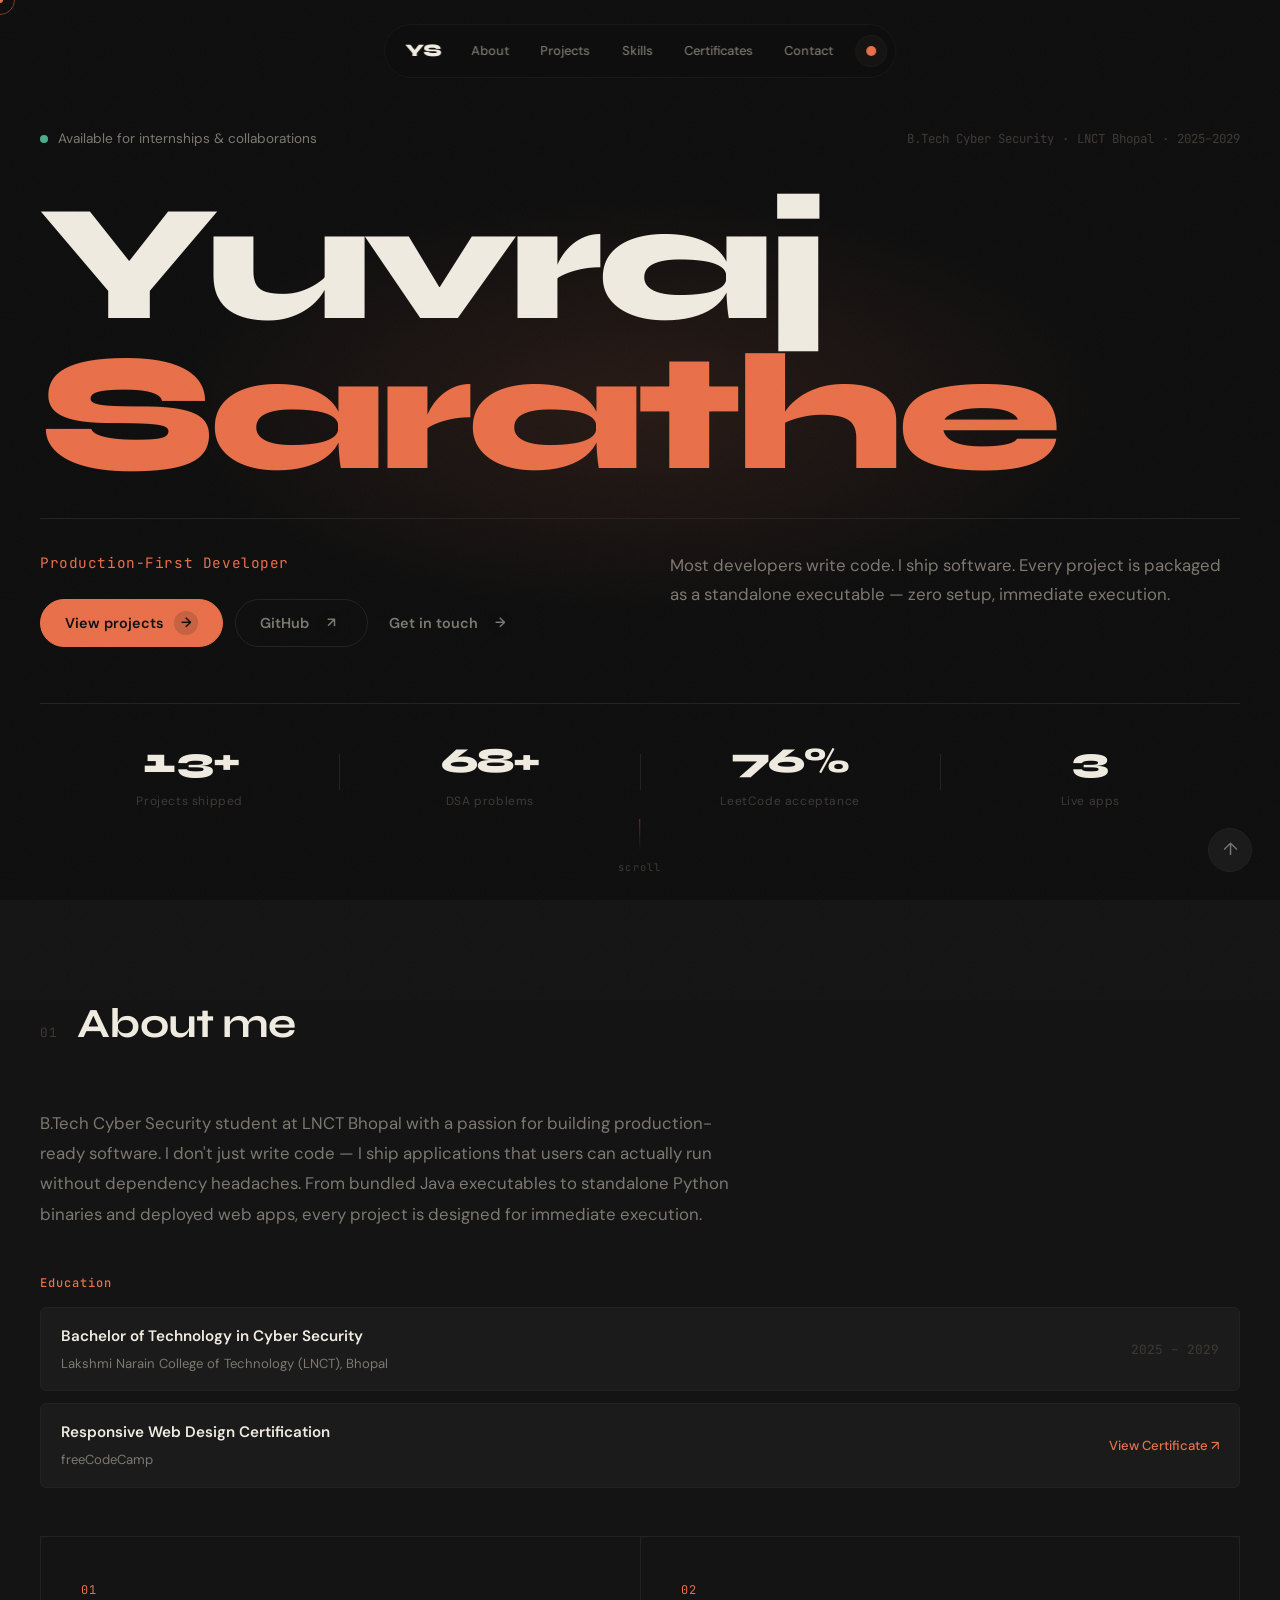
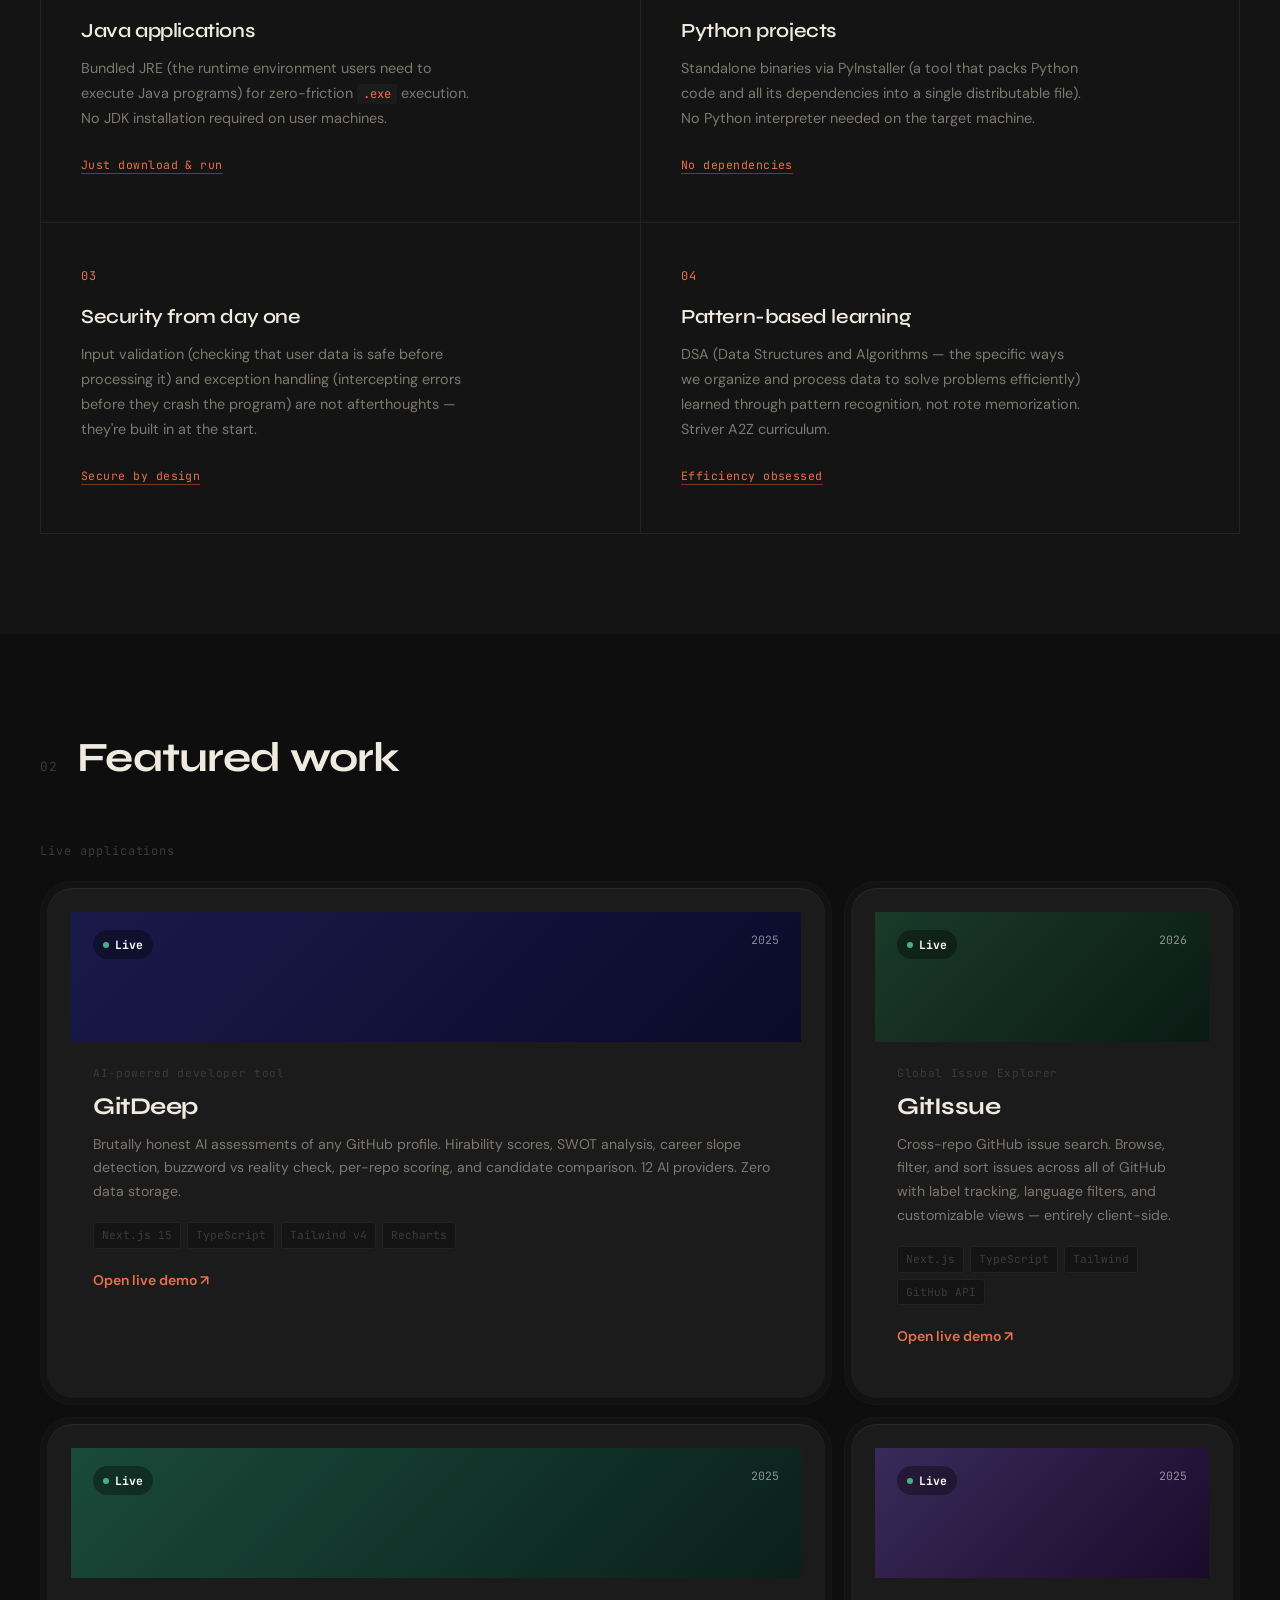
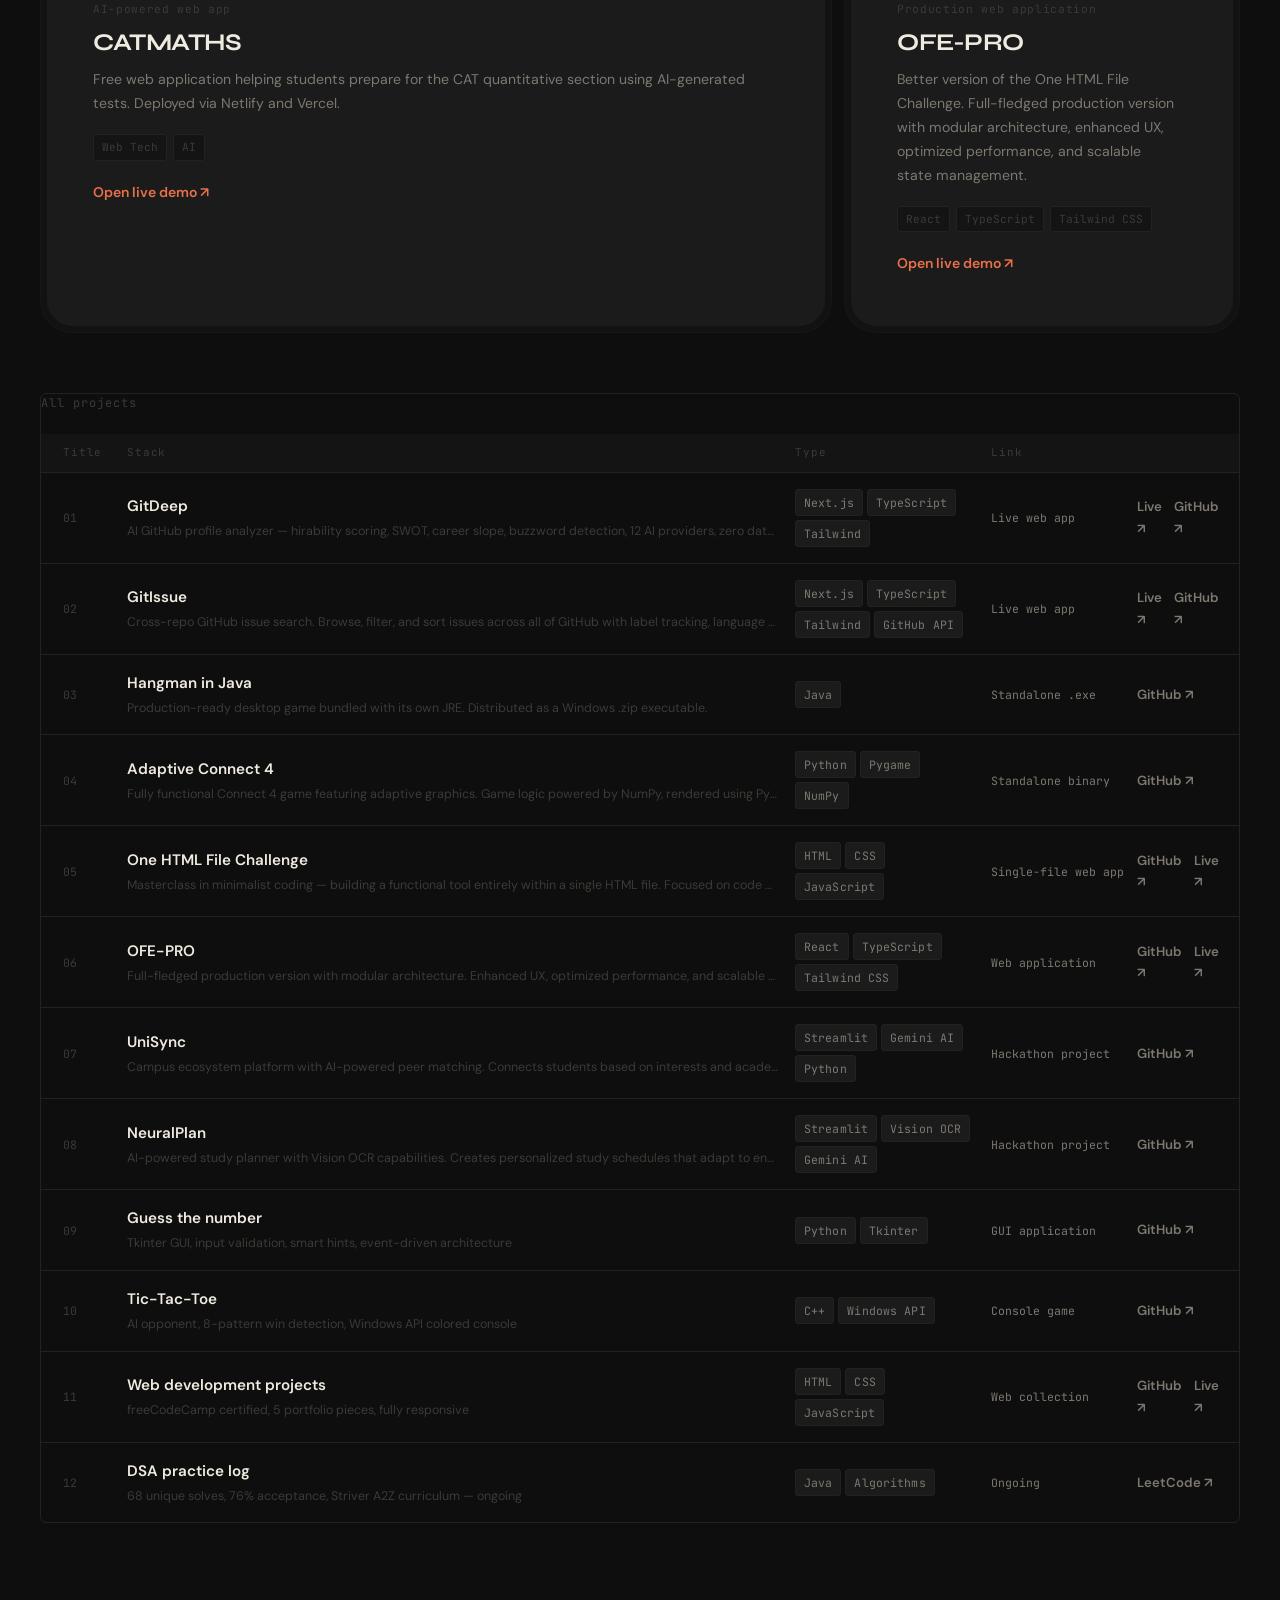
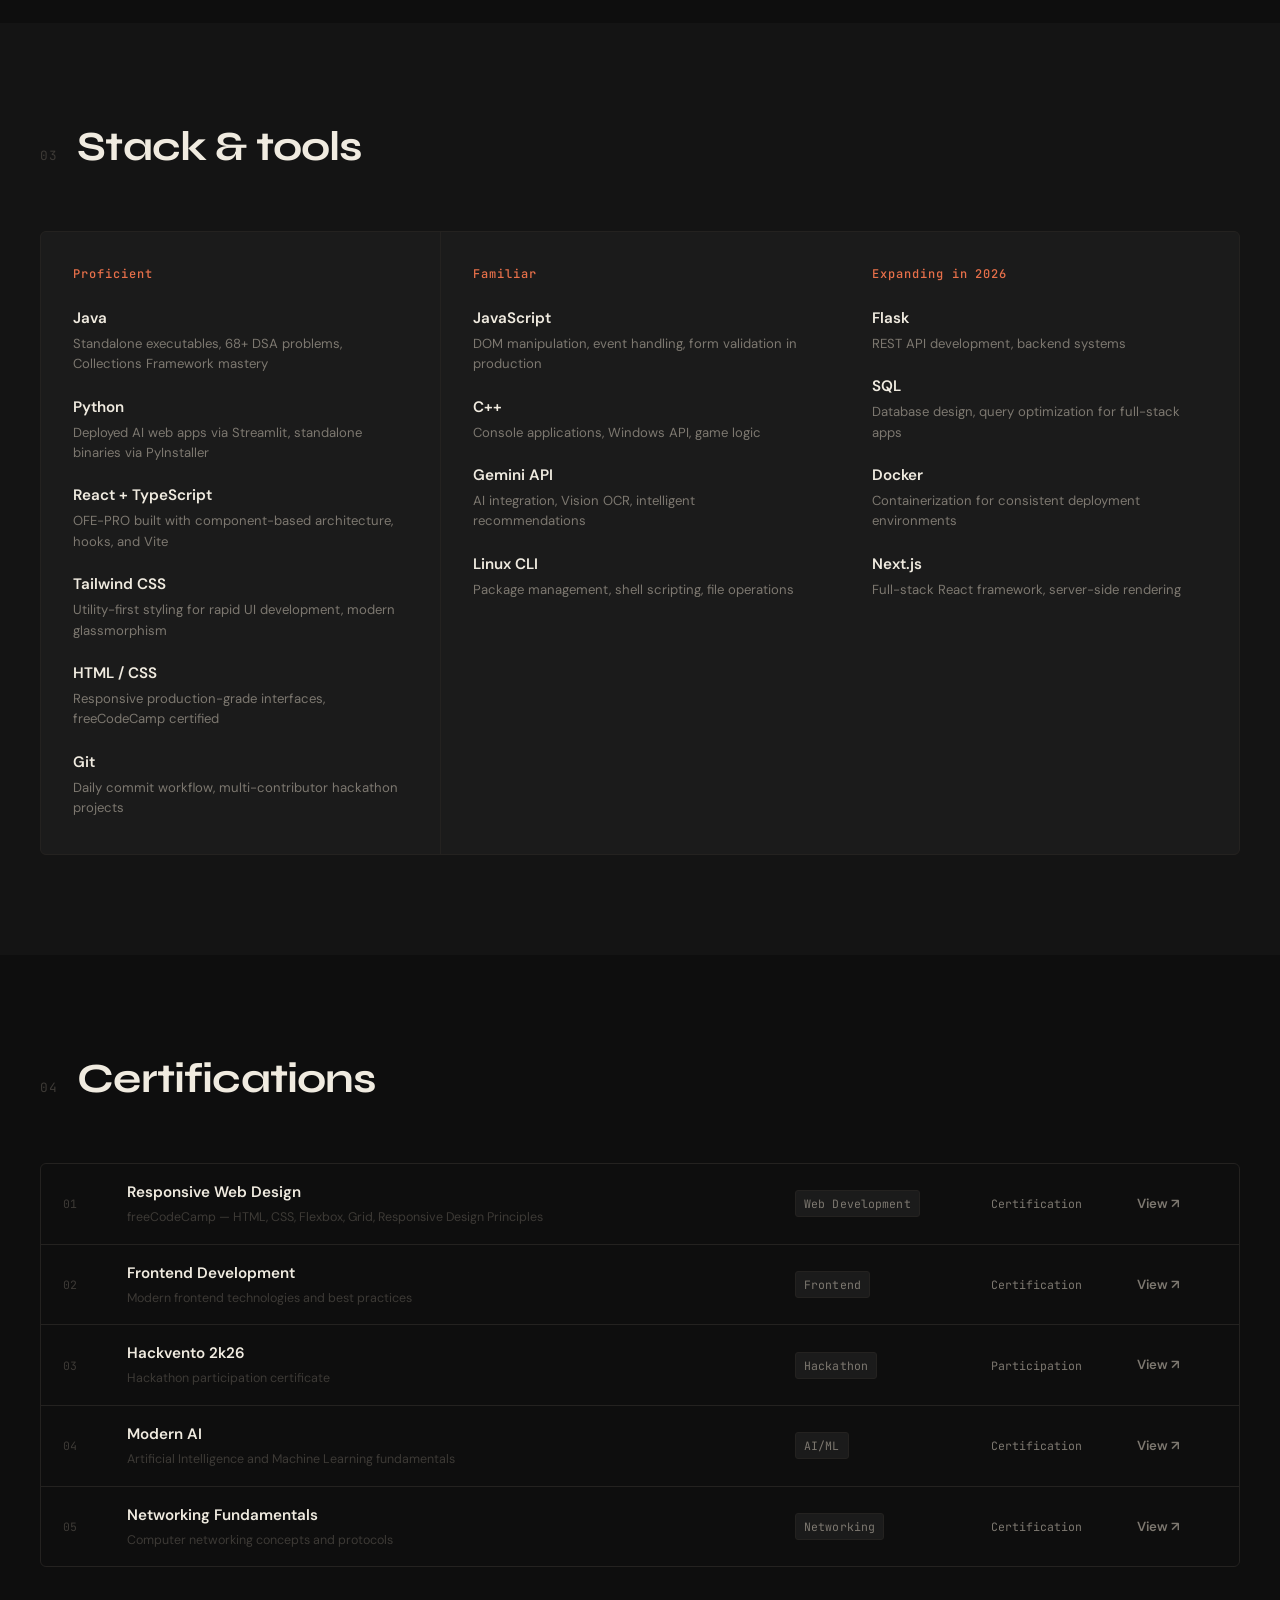
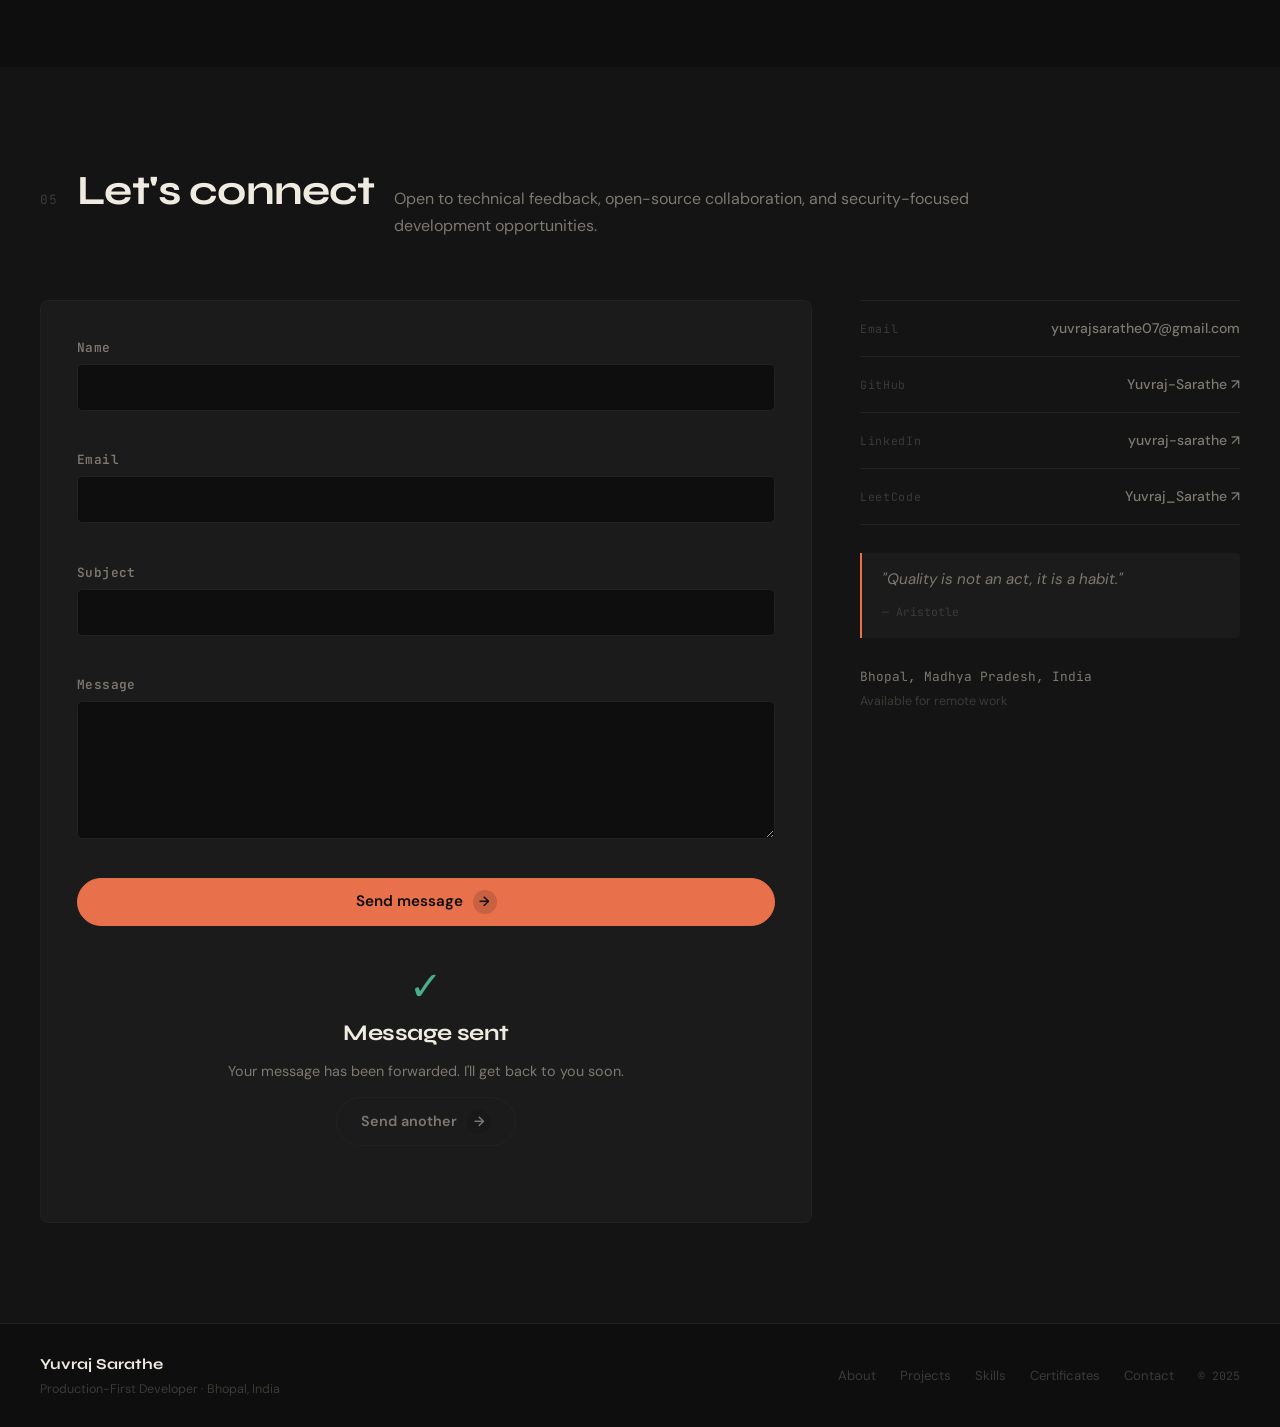
==== commit c50cfa72: "entire design update" ====
--- a/index.html
+++ b/index.html
@@ -36,40 +36,40 @@
     <!-- Scroll progress indicator -->
     <div class="scroll-progress" id="scrollProgress" aria-hidden="true"></div>
 
-    <!-- Navigation -->
+    <!-- Navigation — Floating Island Pill -->
     <nav class="nav" id="nav" role="navigation" aria-label="Main navigation">
         <div class="nav-inner">
-            <a href="#hero" class="nav-logo" aria-label="Go to top">
-                <span class="nav-logo-text">YS</span>
-            </a>
-
-            <div class="nav-links" role="list">
-                <a href="#about" class="nav-link" role="listitem">About</a>
-                <a href="#projects" class="nav-link" role="listitem">Projects</a>
-                <a href="#skills" class="nav-link" role="listitem">Skills</a>
-                <a href="#certificates" class="nav-link" role="listitem">Certificates</a>
-                <a href="#contact" class="nav-link" role="listitem">Contact</a>
+            <a href="#hero" class="nav-logo" aria-label="Go to top">YS</a>
+
+            <div class="nav-links">
+                <a href="#about" class="nav-link">About</a>
+                <a href="#projects" class="nav-link">Projects</a>
+                <a href="#skills" class="nav-link">Skills</a>
+                <a href="#certificates" class="nav-link">Certificates</a>
+                <a href="#contact" class="nav-link">Contact</a>
             </div>
 
             <div class="nav-actions">
                 <button class="theme-btn" id="themeToggle" aria-label="Switch color theme" title="Switch theme">
-                    <span class="theme-btn-dot"></span>
-                    <span class="theme-btn-label" id="themeName">Obsidian</span>
+                    <span class="theme-dot"></span>
                 </button>
-                <button class="hamburger" id="hamburger" aria-label="Toggle mobile menu" aria-expanded="false" aria-controls="mobileMenu">
+                <button class="hamburger" id="hamburger" aria-label="Toggle mobile menu" aria-expanded="false">
+                    <span class="ham-line"></span>
                     <span class="ham-line"></span>
                     <span class="ham-line"></span>
                 </button>
             </div>
         </div>
 
-        <!-- Mobile menu -->
-        <div class="mobile-menu" id="mobileMenu" aria-hidden="true" role="menu">
-            <a href="#about" class="mobile-link" role="menuitem">About</a>
-            <a href="#projects" class="mobile-link" role="menuitem">Projects</a>
-            <a href="#skills" class="mobile-link" role="menuitem">Skills</a>
-            <a href="#certificates" class="mobile-link" role="menuitem">Certificates</a>
-            <a href="#contact" class="mobile-link" role="menuitem">Contact</a>
+        <!-- Mobile full-screen overlay -->
+        <div class="mobile-overlay" id="mobileOverlay" aria-hidden="true">
+            <nav class="mobile-links">
+                <a href="#about" class="mobile-link" role="menuitem" style="--i:0">About</a>
+                <a href="#projects" class="mobile-link" role="menuitem" style="--i:1">Projects</a>
+                <a href="#skills" class="mobile-link" role="menuitem" style="--i:2">Skills</a>
+                <a href="#certificates" class="mobile-link" role="menuitem" style="--i:3">Certificates</a>
+                <a href="#contact" class="mobile-link" role="menuitem" style="--i:4">Contact</a>
+            </nav>
         </div>
     </nav>
 
@@ -79,7 +79,7 @@
         <header id="hero" class="hero">
             <div class="hero-inner">
 
-                <div class="hero-eyebrow" data-animate="fade-up">
+                <div class="hero-eyebrow" data-reveal="fade-up">
                     <span class="status-pulse" aria-label="Currently available"></span>
                     <span class="status-text">Available for internships &amp; collaborations</span>
                     <span class="hero-meta">
@@ -92,26 +92,35 @@
                 </div>
 
                 <h1 class="hero-name" aria-label="Yuvraj Sarathe">
-                    <span class="hero-name-line" data-animate="slide-up" data-delay="1">Yuvraj</span>
-                    <span class="hero-name-line hero-name-accent" data-animate="slide-up" data-delay="2">Sarathe</span>
+                    <span class="hero-name-line" data-reveal="slide-up" data-delay="1">Yuvraj</span>
+                    <span class="hero-name-line hero-name-accent" data-reveal="slide-up" data-delay="2">Sarathe</span>
                 </h1>
 
-                <div class="hero-rule" data-animate="expand" data-delay="3" aria-hidden="true"></div>
-
-                <div class="hero-bottom" data-animate="fade-up" data-delay="4">
+                <div class="hero-rule" data-reveal="expand" data-delay="3" aria-hidden="true"></div>
+
+                <div class="hero-bottom" data-reveal="fade-up" data-delay="4">
                     <p class="hero-role">Production-First Developer</p>
                     <p class="hero-desc">
                         Most developers write code. I ship software. Every project is packaged
                         as a standalone executable — zero setup, immediate execution.
                     </p>
                     <div class="hero-cta">
-                        <a href="#projects" class="btn btn-primary">View projects</a>
-                        <a href="https://github.com/Yuvraj-Sarathe" target="_blank" rel="noopener noreferrer" class="btn btn-outline">GitHub ↗</a>
-                        <a href="#contact" class="btn btn-text">Get in touch →</a>
-                    </div>
-                </div>
-
-                <div class="hero-stats" data-animate="fade-up" data-delay="5">
+                        <a href="#projects" class="btn btn-primary">
+                            <span>View projects</span>
+                            <span class="btn-icon">→</span>
+                        </a>
+                        <a href="https://github.com/Yuvraj-Sarathe" target="_blank" rel="noopener noreferrer" class="btn btn-outline">
+                            <span>GitHub</span>
+                            <span class="btn-icon">↗</span>
+                        </a>
+                        <a href="#contact" class="btn btn-text">
+                            <span>Get in touch</span>
+                            <span class="btn-icon">→</span>
+                        </a>
+                    </div>
+                </div>
+
+                <div class="hero-stats" data-reveal="fade-up" data-delay="5">
                     <div class="stat-item">
                         <span class="stat-num">13+</span>
                         <span class="stat-label">Projects shipped</span>
@@ -143,12 +152,12 @@
         <!-- ═══════════════ ABOUT ═══════════════ -->
         <section id="about" class="section approach-section">
             <div class="section-inner">
-                <div class="section-header" data-animate="fade-up">
+                <div class="section-header" data-reveal="fade-up">
                     <span class="section-num" aria-hidden="true">01</span>
                     <h2 class="section-heading">About me</h2>
                 </div>
 
-                <div class="about-intro" data-animate="fade-up" data-delay="1">
+                <div class="about-intro" data-reveal="fade-up" data-delay="1">
                     <p class="about-bio">
                         B.Tech Cyber Security student at LNCT Bhopal with a passion for building production-ready software. 
                         I don't just write code — I ship applications that users can actually run without dependency headaches. 
@@ -157,7 +166,7 @@
                     </p>
                 </div>
 
-                <div class="education-block" data-animate="fade-up" data-delay="2">
+                <div class="education-block" data-reveal="fade-up" data-delay="2">
                     <h3 class="education-title">Education</h3>
                     <div class="education-card">
                         <div class="edu-main">
@@ -179,29 +188,29 @@
                     </div>
                 </div>
 
-                <div class="approach-grid" data-animate="fade-up" data-delay="3">
-                    <div class="approach-item" data-animate="fade-up" data-delay="1">
+                <div class="approach-grid" data-reveal="fade-up" data-delay="3">
+                    <div class="approach-item" data-reveal="fade-up" data-delay="1">
                         <span class="approach-num" aria-hidden="true">01</span>
                         <h3>Java applications</h3>
                         <p>Bundled JRE (the runtime environment users need to execute Java programs) for zero-friction <code>.exe</code> execution. No JDK installation required on user machines.</p>
                         <span class="approach-tag">Just download &amp; run</span>
                     </div>
 
-                    <div class="approach-item" data-animate="fade-up" data-delay="2">
+                    <div class="approach-item" data-reveal="fade-up" data-delay="2">
                         <span class="approach-num" aria-hidden="true">02</span>
                         <h3>Python projects</h3>
                         <p>Standalone binaries via PyInstaller (a tool that packs Python code and all its dependencies into a single distributable file). No Python interpreter needed on the target machine.</p>
                         <span class="approach-tag">No dependencies</span>
                     </div>
 
-                    <div class="approach-item" data-animate="fade-up" data-delay="3">
+                    <div class="approach-item" data-reveal="fade-up" data-delay="3">
                         <span class="approach-num" aria-hidden="true">03</span>
                         <h3>Security from day one</h3>
                         <p>Input validation (checking that user data is safe before processing it) and exception handling (intercepting errors before they crash the program) are not afterthoughts — they're built in at the start.</p>
                         <span class="approach-tag">Secure by design</span>
                     </div>
 
-                    <div class="approach-item" data-animate="fade-up" data-delay="4">
+                    <div class="approach-item" data-reveal="fade-up" data-delay="4">
                         <span class="approach-num" aria-hidden="true">04</span>
                         <h3>Pattern-based learning</h3>
                         <p>DSA (Data Structures and Algorithms — the specific ways we organize and process data to solve problems efficiently) learned through pattern recognition, not rote memorization. Striver A2Z curriculum.</p>
@@ -214,57 +223,18 @@
         <!-- ═══════════════ PROJECTS ═══════════════ -->
         <section id="projects" class="section projects-section">
             <div class="section-inner">
-                <div class="section-header" data-animate="fade-up">
+                <div class="section-header" data-reveal="fade-up">
                     <span class="section-num" aria-hidden="true">02</span>
                     <h2 class="section-heading">Featured work</h2>
                 </div>
 
                 <!-- Featured projects -->
-                <div class="featured-block" data-animate="fade-up" data-delay="1">
+                <div class="featured-block" data-reveal="fade-up" data-delay="1">
                     <p class="featured-label">Live applications</p>
                     <div class="featured-grid">
-                        <article class="featured-card">
-                            <div class="featured-card-top fc-top-1">
-                                <div class="fc-live">
-                                    <span class="live-dot" aria-label="Live"></span>
-                                    Live
-                                </div>
-                                <span class="fc-year">2025</span>
-                            </div>
-                            <div class="featured-card-body">
-                                <span class="fc-type">AI-powered web app</span>
-                                <h3 class="fc-title">CATMATHS</h3>
-                                <p class="fc-desc">Free web application helping students prepare for the CAT quantitative section using AI-generated tests. Deployed via Netlify and Vercel.</p>
-                                <div class="fc-tech">
-                                    <span>Web Tech</span>
-                                    <span>AI</span>
-                                </div>
-                                <a href="https://catmaths.vercel.app/" target="_blank" rel="noopener noreferrer" class="fc-link">Open live demo ↗</a>
-                            </div>
-                        </article>
-
-                        <article class="featured-card">
-                            <div class="featured-card-top fc-top-3">
-                                <div class="fc-live">
-                                    <span class="live-dot" aria-label="Live"></span>
-                                    Live
-                                </div>
-                                <span class="fc-year">2025</span>
-                            </div>
-                            <div class="featured-card-body">
-                                <span class="fc-type">Production web application</span>
-                                <h3 class="fc-title">OFE-PRO</h3>
-                                <p class="fc-desc">Better version of the One HTML File Challenge. Full-fledged production version with modular architecture, enhanced UX, optimized performance, and scalable state management.</p>
-                                <div class="fc-tech">
-                                    <span>React</span>
-                                    <span>TypeScript</span>
-                                    <span>Tailwind CSS</span>
-                                </div>
-                                <a href="https://ofe-pro.vercel.app/" target="_blank" rel="noopener noreferrer" class="fc-link">Open live demo ↗</a>
-                            </div>
-                        </article>
-
-                        <article class="featured-card">
+                        <article class="card-shell">
+                            <div class="card-core">
+                            <div class="featured-card">
                             <div class="featured-card-top fc-top-gitdeep">
                                 <div class="fc-live">
                                     <span class="live-dot" aria-label="Live"></span>
@@ -284,12 +254,89 @@
                                 </div>
                                 <a href="https://gitdeep.vercel.app/" target="_blank" rel="noopener noreferrer" class="fc-link">Open live demo ↗</a>
                             </div>
+                            </div>
+                        </div>
                         </article>
+
+                        <article class="card-shell">
+                            <div class="card-core">
+                            <div class="featured-card">
+                            <div class="featured-card-top fc-top-gitissue">
+                                <div class="fc-live">
+                                    <span class="live-dot" aria-label="Live"></span>
+                                    Live
+                                </div>
+                                <span class="fc-year">2026</span>
+                            </div>
+                            <div class="featured-card-body">
+                                <span class="fc-type">Global Issue Explorer</span>
+                                <h3 class="fc-title">GitIssue</h3>
+                                <p class="fc-desc">Cross-repo GitHub issue search. Browse, filter, and sort issues across all of GitHub with label tracking, language filters, and customizable views — entirely client-side.</p>
+                                <div class="fc-tech">
+                                    <span>Next.js</span>
+                                    <span>TypeScript</span>
+                                    <span>Tailwind</span>
+                                    <span>GitHub API</span>
+                                </div>
+                                <a href="https://gitissue.vercel.app/" target="_blank" rel="noopener noreferrer" class="fc-link">Open live demo ↗</a>
+                            </div>
+                            </div>
+                        </div>
+                        </article>
+
+                        <article class="card-shell">
+                            <div class="card-core">
+                            <div class="featured-card">
+                            <div class="featured-card-top fc-top-1">
+                                <div class="fc-live">
+                                    <span class="live-dot" aria-label="Live"></span>
+                                    Live
+                                </div>
+                                <span class="fc-year">2025</span>
+                            </div>
+                            <div class="featured-card-body">
+                                <span class="fc-type">AI-powered web app</span>
+                                <h3 class="fc-title">CATMATHS</h3>
+                                <p class="fc-desc">Free web application helping students prepare for the CAT quantitative section using AI-generated tests. Deployed via Netlify and Vercel.</p>
+                                <div class="fc-tech">
+                                    <span>Web Tech</span>
+                                    <span>AI</span>
+                                </div>
+                                <a href="https://catmaths.vercel.app/" target="_blank" rel="noopener noreferrer" class="fc-link">Open live demo ↗</a>
+                            </div>
+                            </div>
+                        </div>
+                        </article>
+
+                        <article class="card-shell">
+                            <div class="card-core">
+                            <div class="featured-card">
+                            <div class="featured-card-top fc-top-3">
+                                <div class="fc-live">
+                                    <span class="live-dot" aria-label="Live"></span>
+                                    Live
+                                </div>
+                                <span class="fc-year">2025</span>
+                            </div>
+                            <div class="featured-card-body">
+                                <span class="fc-type">Production web application</span>
+                                <h3 class="fc-title">OFE-PRO</h3>
+                                <p class="fc-desc">Better version of the One HTML File Challenge. Full-fledged production version with modular architecture, enhanced UX, optimized performance, and scalable state management.</p>
+                                <div class="fc-tech">
+                                    <span>React</span>
+                                    <span>TypeScript</span>
+                                    <span>Tailwind CSS</span>
+                                </div>
+                                <a href="https://ofe-pro.vercel.app/" target="_blank" rel="noopener noreferrer" class="fc-link">Open live demo ↗</a>
+                            </div>
+                            </div>
+                        </div>
+                        </article>
                     </div>
                 </div>
 
                 <!-- Editorial project list -->
-                <div class="project-list" data-animate="fade-up" data-delay="2">
+                <div class="project-list" data-reveal="fade-up" data-delay="2">
                     <p class="featured-label">All projects</p>
                     <div class="project-list-head" aria-hidden="true">
                         <span>Title</span>
@@ -299,7 +346,7 @@
                     </div>
 
                     <article class="project-row">
-                        <span class="pr-num" aria-hidden="true">02</span>
+                        <span class="pr-num" aria-hidden="true">01</span>
                         <div class="pr-info">
                             <strong class="pr-title">GitDeep</strong>
                             <span class="pr-sub">AI GitHub profile analyzer — hirability scoring, SWOT, career slope, buzzword detection, 12 AI providers, zero data storage.</span>
@@ -317,6 +364,25 @@
                     </article>
 
                     <article class="project-row">
+                        <span class="pr-num" aria-hidden="true">02</span>
+                        <div class="pr-info">
+                            <strong class="pr-title">GitIssue</strong>
+                            <span class="pr-sub">Cross-repo GitHub issue search. Browse, filter, and sort issues across all of GitHub with label tracking, language filters, and customizable views — entirely client-side.</span>
+                        </div>
+                        <div class="pr-stack">
+                            <span class="tag">Next.js</span>
+                            <span class="tag">TypeScript</span>
+                            <span class="tag">Tailwind</span>
+                            <span class="tag">GitHub API</span>
+                        </div>
+                        <span class="pr-type">Live web app</span>
+                        <span class="pr-links">
+                            <a href="https://gitissue.vercel.app" target="_blank" rel="noopener noreferrer" class="pr-link" aria-label="GitIssue live demo">Live ↗</a>
+                            <a href="https://github.com/Yuvraj-Sarathe/Git-Issue" target="_blank" rel="noopener noreferrer" class="pr-link" aria-label="GitIssue source">GitHub ↗</a>
+                        </span>
+                    </article>
+
+                    <article class="project-row">
                         <span class="pr-num" aria-hidden="true">03</span>
                         <div class="pr-info">
                             <strong class="pr-title">Hangman in Java</strong>
@@ -476,13 +542,13 @@
         <!-- ═══════════════ SKILLS ═══════════════ -->
         <section id="skills" class="section skills-section">
             <div class="section-inner">
-                <div class="section-header" data-animate="fade-up">
+                <div class="section-header" data-reveal="fade-up">
                     <span class="section-num" aria-hidden="true">03</span>
                     <h2 class="section-heading">Stack &amp; tools</h2>
                 </div>
 
                 <div class="skills-cols">
-                    <div class="skills-col" data-animate="fade-up" data-delay="1">
+                    <div class="skills-col" data-reveal="fade-up" data-delay="1">
                         <h3 class="skills-col-title">Proficient</h3>
                         <ul class="skills-list">
                             <li>
@@ -512,7 +578,7 @@
                         </ul>
                     </div>
 
-                    <div class="skills-col" data-animate="fade-up" data-delay="2">
+                    <div class="skills-col" data-reveal="fade-up" data-delay="2">
                         <h3 class="skills-col-title">Familiar</h3>
                         <ul class="skills-list">
                             <li>
@@ -534,7 +600,7 @@
                         </ul>
                     </div>
 
-                    <div class="skills-col" data-animate="fade-up" data-delay="3">
+                    <div class="skills-col" data-reveal="fade-up" data-delay="3">
                         <h3 class="skills-col-title">Expanding in 2026</h3>
                         <ul class="skills-list">
                             <li>
@@ -562,12 +628,12 @@
         <!-- ═══════════════ CERTIFICATES ═══════════════ -->
         <section id="certificates" class="section certificates-section">
             <div class="section-inner">
-                <div class="section-header" data-animate="fade-up">
+                <div class="section-header" data-reveal="fade-up">
                     <span class="section-num" aria-hidden="true">04</span>
                     <h2 class="section-heading">Certifications</h2>
                 </div>
 
-                <div class="project-list" data-animate="fade-up" data-delay="1">
+                <div class="project-list" data-reveal="fade-up" data-delay="1">
                     <article class="project-row">
                         <span class="pr-num" aria-hidden="true">01</span>
                         <div class="pr-info">
@@ -639,14 +705,14 @@
         <!-- ═══════════════ CONTACT ═══════════════ -->
         <section id="contact" class="section contact-section">
             <div class="section-inner">
-                <div class="section-header" data-animate="fade-up">
+                <div class="section-header" data-reveal="fade-up">
                     <span class="section-num" aria-hidden="true">05</span>
                     <h2 class="section-heading">Let's connect</h2>
                     <p class="section-sub">Open to technical feedback, open-source collaboration, and security-focused development opportunities.</p>
                 </div>
 
                 <div class="contact-grid">
-                    <div class="contact-form-wrap" data-animate="fade-up" data-delay="1">
+                    <div class="contact-form-wrap" data-reveal="fade-up" data-delay="1">
                         <form id="contactForm" class="contact-form" novalidate>
                             <div class="form-group">
                                 <label for="name">Name</label>
@@ -673,7 +739,8 @@
                             </div>
 
                             <button type="submit" class="btn btn-primary btn-submit">
-                                Send message <span class="btn-arrow">→</span>
+                                <span>Send message</span>
+                                <span class="btn-icon">→</span>
                             </button>
                         </form>
 
@@ -681,11 +748,14 @@
                             <span class="ty-icon" aria-hidden="true">✓</span>
                             <h3>Message sent</h3>
                             <p>Your message has been forwarded. I'll get back to you soon.</p>
-                            <button class="btn btn-outline" id="backToForm">Send another →</button>
-                        </div>
-                    </div>
-
-                    <aside class="contact-sidebar" data-animate="fade-up" data-delay="2">
+                            <button class="btn btn-outline" id="backToForm">
+                                <span>Send another</span>
+                                <span class="btn-icon">→</span>
+                            </button>
+                        </div>
+                    </div>
+
+                    <aside class="contact-sidebar" data-reveal="fade-up" data-delay="2">
                         <nav class="contact-links" aria-label="Social links">
                             <a href="mailto:yuvrajsarathe07@gmail.com" class="contact-link">
                                 <span class="cl-label">Email</span>
--- a/style.css
+++ b/style.css
@@ -6,8 +6,24 @@
     --z-base:     10;
     --z-nav:      100;
     --z-mobile:   200;
+    --z-overlay:  300;
     --z-cursor:   1000;
     --z-progress: 1001;
+
+    --radius-shell: 2rem;
+    --radius-core:  calc(2rem - 0.375rem);
+    --radius-pill:  9999px;
+
+    --ease-enter:  cubic-bezier(0.22, 1, 0.36, 1);
+    --ease-move:   cubic-bezier(0.25, 1, 0.5, 1);
+    --ease-drawer: cubic-bezier(0.32, 0.72, 0, 1);
+}
+
+/* Disable all transitions during theme switches */
+[data-theme-switching] *,
+[data-theme-switching] *::before,
+[data-theme-switching] *::after {
+    transition: none !important;
 }
 
 /* ═══════════════════════════════════════════════════════════
@@ -97,6 +113,36 @@
 
     --cursor-color: #8b1a1a;
     --grain-op:   0.05;
+    --scan-op:    0;
+}
+
+/* ═══════════════════════════════════════════════════════════
+   THEME: ALABASTER
+   Clean white · Cobalt blue · Syne display
+   ═══════════════════════════════════════════════════════════ */
+[data-theme="alabaster"] {
+    --bg:         #f8f9fb;
+    --bg-surf:    #f0f1f5;
+    --bg-card:    #ffffff;
+    --text-1:     #0f172a;
+    --text-2:     #475569;
+    --text-3:     #94a3b8;
+    --accent:     #2563eb;
+    --accent-dim: #1e40af;
+    --accent-glow:rgba(37,99,235,0.10);
+    --border:     #e2e8f0;
+    --border-h:   #cbd5e1;
+    --shadow:     rgba(37,99,235,0.08);
+
+    --font-display: 'Syne', sans-serif;
+    --font-body:    'DM Sans', sans-serif;
+    --font-mono:    'JetBrains Mono', monospace;
+
+    --scrollbar-thumb: #cbd5e1;
+    --scrollbar-hover: #2563eb;
+
+    --cursor-color: #2563eb;
+    --grain-op:   0.02;
     --scan-op:    0;
 }
 
@@ -198,7 +244,9 @@
 .mono { font-family: var(--font-mono); }
 
 /* Interactive elements — hide system cursor */
-a, button, .theme-btn, .hamburger, .back-top { cursor: none; }
+@media (hover: hover) and (pointer: fine) {
+    a, button, .theme-btn, .hamburger, .back-top { cursor: none; }
+}
 
 /* Skip link */
 .skip-link {
@@ -296,145 +344,176 @@
 }
 
 /* ═══════════════════════════════════════════════════════════
-   NAVIGATION
+   NAVIGATION — Floating Island Pill
    ═══════════════════════════════════════════════════════════ */
 .nav {
     position: fixed;
-    top: 0; left: 0; right: 0;
+    top: 1.5rem;
+    left: 50%;
+    transform: translateX(-50%);
     z-index: var(--z-nav);
-    transition: background 0.3s, border-color 0.3s, backdrop-filter 0.3s;
-}
-.nav.is-scrolled {
-    background: color-mix(in srgb, var(--bg) 88%, transparent);
-    backdrop-filter: blur(14px);
-    -webkit-backdrop-filter: blur(14px);
-    border-bottom: 1px solid var(--border);
+    border-radius: var(--radius-pill);
+    background: color-mix(in srgb, var(--bg) 80%, transparent);
+    backdrop-filter: blur(20px);
+    -webkit-backdrop-filter: blur(20px);
+    border: 1px solid color-mix(in srgb, var(--border) 60%, transparent);
+    transition: background 0.3s var(--ease-move), border-color 0.3s var(--ease-move);
+    width: max-content;
+    max-width: calc(100% - 2rem);
 }
 
 .nav-inner {
-    max-width: 1200px;
-    margin: 0 auto;
-    padding: 0 28px;
-    height: 68px;
-    display: flex;
-    align-items: center;
-    gap: 40px;
+    display: flex;
+    align-items: center;
+    gap: 8px;
+    padding: 0.5rem 0.5rem 0.5rem 1.25rem;
+    height: 52px;
 }
 
 .nav-logo {
     display: flex;
     align-items: center;
-    gap: 10px;
     color: var(--text-1);
     font-family: var(--font-display);
-    font-weight: 700;
-    font-size: 1rem;
-    letter-spacing: -0.02em;
+    font-weight: 800;
+    font-size: 1.1rem;
+    letter-spacing: -0.04em;
     flex-shrink: 0;
-    transition: color 0.2s;
+    transition: color 0.2s var(--ease-move);
+    margin-right: 0.5rem;
 }
 .nav-logo:hover { color: var(--accent); }
-.nav-logo-img {
-    width: 28px; height: 28px;
-    object-fit: contain;
-    border-radius: 4px;
-    border: 1px solid var(--border);
-}
 
 .nav-links {
     display: flex;
     align-items: center;
-    gap: 36px;
+    gap: 4px;
     margin-left: auto;
 }
 
 .nav-link {
-    font-size: 0.875rem;
+    font-size: 0.8rem;
     font-weight: 500;
     color: var(--text-2);
+    padding: 0.4rem 0.85rem;
+    border-radius: var(--radius-pill);
+    transition: color 0.2s var(--ease-move), background 0.2s var(--ease-move);
+}
+.nav-link:hover { color: var(--text-1); background: color-mix(in srgb, var(--accent) 8%, transparent); }
+.nav-link.is-active { color: var(--accent); background: color-mix(in srgb, var(--accent) 10%, transparent); }
+
+/* Theme toggle pill */
+.nav-actions { display: flex; align-items: center; gap: 6px; }
+
+.theme-btn {
+    display: flex;
+    align-items: center;
+    justify-content: center;
+    width: 32px;
+    height: 32px;
+    background: color-mix(in srgb, var(--border) 40%, transparent);
+    border: 1px solid color-mix(in srgb, var(--border) 50%, transparent);
+    border-radius: 50%;
+    color: var(--text-2);
+    font-family: var(--font-mono);
+    font-size: 0.65rem;
+    transition: border-color 0.2s var(--ease-move), color 0.2s var(--ease-move), background 0.2s var(--ease-move), transform 0.15s var(--ease-move);
+    cursor: pointer;
     position: relative;
-    transition: color 0.2s;
-    padding: 4px 0;
-}
-.nav-link::after {
-    content: '';
-    position: absolute;
-    bottom: -1px; left: 0;
-    width: 0; height: 1px;
-    background: var(--accent);
-    transition: width 0.25s ease;
-}
-.nav-link:hover { color: var(--text-1); }
-.nav-link:hover::after { width: 100%; }
-.nav-link.is-active { color: var(--text-1); }
-.nav-link.is-active::after { width: 100%; }
-
-/* Theme button */
-.nav-actions { display: flex; align-items: center; gap: 12px; }
-
-.theme-btn {
-    display: flex;
-    align-items: center;
-    gap: 8px;
-    padding: 6px 14px;
-    background: var(--bg-card);
-    border: 1px solid var(--border);
-    border-radius: 6px;
-    font-family: var(--font-mono);
-    font-size: 0.72rem;
-    color: var(--text-2);
-    transition: border-color 0.2s, color 0.2s, background 0.2s;
-}
-.theme-btn:hover { border-color: var(--accent); color: var(--accent); }
-.theme-btn-dot {
-    width: 7px; height: 7px;
+}
+.theme-btn:hover {
+    border-color: var(--accent);
+    color: var(--accent);
+    background: color-mix(in srgb, var(--accent) 10%, transparent);
+    transform: scale(1.08);
+}
+.theme-btn:active { transform: scale(0.92); }
+.theme-dot {
+    width: 10px; height: 10px;
     border-radius: 50%;
     background: var(--accent);
     transition: background 0.4s;
 }
 
-/* Hamburger */
+/* Hamburger — 3 bar morph */
 .hamburger {
     display: none;
     flex-direction: column;
-    gap: 5px;
-    padding: 6px;
-    background: none;
-    border: none;
-}
+    justify-content: center;
+    align-items: center;
+    gap: 4px;
+    width: 32px;
+    height: 32px;
+    padding: 0;
+    background: color-mix(in srgb, var(--border) 40%, transparent);
+    border: 1px solid color-mix(in srgb, var(--border) 50%, transparent);
+    border-radius: 50%;
+    transition: border-color 0.2s var(--ease-move), background 0.2s var(--ease-move);
+}
+.hamburger:hover { border-color: var(--accent); background: color-mix(in srgb, var(--accent) 10%, transparent); }
 .ham-line {
     display: block;
-    width: 22px; height: 1.5px;
+    width: 14px;
+    height: 1.5px;
     background: var(--text-2);
     border-radius: 1px;
-    transition: transform 0.25s ease, opacity 0.25s, background 0.2s;
-}
-.hamburger.is-open .ham-line:first-child { transform: translateY(6.5px) rotate(45deg); background: var(--accent); }
-.hamburger.is-open .ham-line:last-child  { transform: translateY(-6.5px) rotate(-45deg); background: var(--accent); }
-
-/* Mobile menu */
-.mobile-menu {
-    max-height: 0;
-    overflow: hidden;
-    background: var(--bg-surf);
-    border-top: 1px solid transparent;
-    transition: max-height 0.35s ease, border-color 0.3s;
-}
-.mobile-menu.is-open {
-    max-height: 400px;
-    border-top-color: var(--border);
-}
+    transform-origin: center;
+    transition: transform 0.3s var(--ease-enter), opacity 0.2s var(--ease-move), background 0.2s;
+}
+.hamburger.is-open .ham-line:nth-child(1) { transform: translateY(5.5px) rotate(45deg); background: var(--accent); }
+.hamburger.is-open .ham-line:nth-child(2) { opacity: 0; }
+.hamburger.is-open .ham-line:nth-child(3) { transform: translateY(-5.5px) rotate(-45deg); background: var(--accent); }
+
+/* Mobile overlay — full screen */
+.mobile-overlay {
+    position: fixed;
+    inset: 0;
+    z-index: var(--z-overlay);
+    background: color-mix(in srgb, var(--bg) 92%, transparent);
+    backdrop-filter: blur(40px);
+    -webkit-backdrop-filter: blur(40px);
+    display: flex;
+    flex-direction: column;
+    align-items: center;
+    justify-content: center;
+    opacity: 0;
+    pointer-events: none;
+    transition: opacity 0.35s var(--ease-move);
+}
+.mobile-overlay.is-open {
+    opacity: 1;
+    pointer-events: auto;
+}
+
+.mobile-links {
+    display: flex;
+    flex-direction: column;
+    align-items: center;
+    gap: 0.5rem;
+}
+
 .mobile-link {
-    display: block;
-    padding: 14px 28px;
-    font-size: 1rem;
-    font-weight: 500;
-    color: var(--text-2);
-    border-bottom: 1px solid var(--border);
-    transition: color 0.2s, padding-left 0.2s;
-}
-.mobile-link:hover { color: var(--accent); padding-left: 36px; }
-.mobile-link:last-child { border-bottom: none; }
+    font-family: var(--font-display);
+    font-size: clamp(1.8rem, 5vw, 3rem);
+    font-weight: 700;
+    color: var(--text-2);
+    padding: 0.5rem 1.5rem;
+    border-radius: var(--radius-pill);
+    transition: color 0.2s var(--ease-move), background 0.2s var(--ease-move), transform 0.2s var(--ease-move);
+    opacity: 0;
+    transform: translateY(48px);
+    transition: opacity 0.5s var(--ease-enter) calc(var(--i, 0) * 0.08s), transform 0.5s var(--ease-enter) calc(var(--i, 0) * 0.08s), color 0.2s, background 0.2s;
+}
+.mobile-overlay.is-open .mobile-link {
+    opacity: 1;
+    transform: translateY(0);
+}
+.mobile-link:hover {
+    color: var(--text-1);
+    background: color-mix(in srgb, var(--accent) 8%, transparent);
+    transform: scale(1.02);
+}
+.mobile-link:active { transform: scale(0.97); }
 
 /* ═══════════════════════════════════════════════════════════
    HERO
@@ -623,55 +702,75 @@
 }
 
 /* ═══════════════════════════════════════════════════════════
-   BUTTONS
+   BUTTONS — Pill shape · Magnetic physics · Nested icon
    ═══════════════════════════════════════════════════════════ */
 .btn {
     display: inline-flex;
     align-items: center;
-    gap: 8px;
-    padding: 11px 22px;
+    gap: 10px;
+    padding: 0.7rem 1.5rem;
     font-family: var(--font-body);
     font-size: 0.9rem;
     font-weight: 600;
-    border-radius: 5px;
-    border: none;
-    transition: transform 0.18s, background 0.2s, color 0.2s, box-shadow 0.2s;
+    border-radius: var(--radius-pill);
+    border: 1px solid transparent;
+    transition: transform 0.16s var(--ease-enter), background 0.2s var(--ease-move), color 0.2s var(--ease-move), box-shadow 0.2s var(--ease-move), border-color 0.2s var(--ease-move);
     position: relative;
-}
-.btn:active { transform: translateY(1px) scale(0.98); }
+    line-height: 1.3;
+}
+@media (hover: hover) and (pointer: fine) {
+    .btn:hover { transform: scale(1.02); }
+    .btn:active { transform: scale(0.98); }
+}
 
 .btn-primary {
     background: var(--accent);
     color: var(--bg);
+    border-color: var(--accent);
 }
 .btn-primary:hover {
-    transform: translateY(-2px);
-    box-shadow: 0 6px 24px var(--shadow);
+    box-shadow: 0 8px 28px var(--shadow);
     color: var(--bg);
 }
 
 .btn-outline {
     background: transparent;
     color: var(--text-2);
-    border: 1px solid var(--border);
+    border-color: var(--border);
 }
 .btn-outline:hover {
     border-color: var(--accent);
     color: var(--accent);
-    transform: translateY(-2px);
 }
 
 .btn-text {
     background: none;
     color: var(--text-2);
-    padding-left: 0;
-    padding-right: 0;
+    padding-left: 0.5rem;
+    padding-right: 0.5rem;
+    border-color: transparent;
 }
 .btn-text:hover { color: var(--text-1); }
 
 .btn-submit { width: 100%; justify-content: center; font-size: 0.95rem; }
-.btn-arrow { transition: transform 0.2s; }
-.btn-submit:hover .btn-arrow { transform: translateX(4px); }
+
+/* Nested icon wrapper — always inside primary/outline CTAs */
+.btn-icon {
+    display: inline-flex;
+    align-items: center;
+    justify-content: center;
+    width: 24px;
+    height: 24px;
+    border-radius: 50%;
+    background: color-mix(in srgb, var(--bg) 15%, transparent);
+    font-size: 0.85rem;
+    line-height: 1;
+    transition: transform 0.16s var(--ease-enter);
+    flex-shrink: 0;
+}
+.btn:hover .btn-icon {
+    transform: translate(2px, -1px) scale(1.05);
+}
 
 /* ═══════════════════════════════════════════════════════════
    SHARED SECTION STYLES
@@ -830,6 +929,27 @@
 }
 
 /* ═══════════════════════════════════════════════════════════
+   DOUBLE-BEZEL CARD ARCHITECTURE
+   ═══════════════════════════════════════════════════════════ */
+.card-shell {
+    background: color-mix(in srgb, var(--border) 25%, transparent);
+    border: 1px solid color-mix(in srgb, var(--border) 35%, transparent);
+    padding: 6px;
+    border-radius: var(--radius-shell);
+    transition: border-color 0.3s var(--ease-move), background 0.3s var(--ease-move);
+}
+.card-shell:hover {
+    border-color: color-mix(in srgb, var(--border-h) 50%, transparent);
+}
+.card-core {
+    background: var(--bg-card);
+    box-shadow: inset 0 1px 1px color-mix(in srgb, var(--text-1) 8%, transparent);
+    border-radius: var(--radius-core);
+    padding: 1.5rem;
+    height: 100%;
+}
+
+/* ═══════════════════════════════════════════════════════════
    PROJECTS SECTION
    ═══════════════════════════════════════════════════════════ */
 .projects-section { background: var(--bg); }
@@ -846,20 +966,23 @@
 
 .featured-grid {
     display: grid;
-    grid-template-columns: 1fr 1fr;
-    gap: 1px;
-    background: var(--border);
-    border: 1px solid var(--border);
-    border-radius: 8px;
-    overflow: hidden;
+    grid-template-columns: 2fr 1fr;
+    gap: 12px;
+}
+.featured-grid > .card-shell:nth-child(3) {
+    grid-column: 1;
+    grid-row: 2;
+}
+.featured-grid > .card-shell:nth-child(4) {
+    grid-column: 2;
+    grid-row: 2;
 }
 .featured-card {
-    background: var(--bg-card);
     display: flex;
     flex-direction: column;
-    transition: background 0.25s;
-}
-.featured-card:hover { background: var(--bg-surf); }
+    transition: background 0.25s var(--ease-move);
+}
+.featured-card:hover { background: color-mix(in srgb, var(--accent) 4%, transparent); }
 
 .featured-card-top {
     height: 130px;
@@ -901,6 +1024,29 @@
 }
 [data-theme="manuscript"] .fc-top-gitdeep {
     background: linear-gradient(135deg, #c8c0d8 0%, #b0a0c8 100%);
+}
+
+.fc-top-gitissue {
+    background: linear-gradient(135deg, #1a3a2a 0%, #0a1a14 100%);
+}
+[data-theme="manuscript"] .fc-top-gitissue {
+    background: linear-gradient(135deg, #c0d0c0 0%, #a0b8a8 100%);
+}
+
+[data-theme="alabaster"] .fc-top-1 {
+    background: linear-gradient(135deg, #dbeafe 0%, #bfdbfe 100%);
+}
+[data-theme="alabaster"] .fc-top-2 {
+    background: linear-gradient(135deg, #e0e7ff 0%, #c7d2fe 100%);
+}
+[data-theme="alabaster"] .fc-top-3 {
+    background: linear-gradient(135deg, #ede9fe 0%, #ddd6fe 100%);
+}
+[data-theme="alabaster"] .fc-top-gitdeep {
+    background: linear-gradient(135deg, #dbeafe 0%, #e0e7ff 100%);
+}
+[data-theme="alabaster"] .fc-top-gitissue {
+    background: linear-gradient(135deg, #d1fae5 0%, #a7f3d0 100%);
 }
 
 .fc-live {
@@ -1409,21 +1555,34 @@
 /* ═══════════════════════════════════════════════════════════
    SCROLL ANIMATIONS
    ═══════════════════════════════════════════════════════════ */
-[data-animate] {
+[data-reveal] {
     opacity: 0;
-    transition: opacity 0.6s ease, transform 0.6s ease;
-}
-[data-animate="fade-up"]   { transform: translateY(24px); }
-[data-animate="slide-up"]  { transform: translateY(40px); }
-[data-animate="expand"]    { transform: scaleX(0); transform-origin: left; }
-
-[data-animate].is-visible  { opacity: 1; transform: none; }
+    transform: translateY(40px);
+    filter: blur(4px);
+    transition:
+        opacity 0.8s var(--ease-enter),
+        transform 0.8s var(--ease-enter),
+        filter 0.6s var(--ease-enter);
+}
+[data-reveal="slide-up"]  { transform: translateY(56px); }
+[data-reveal="expand"]    { transform: scaleX(0); filter: none; transform-origin: left; }
+
+[data-reveal].is-visible  {
+    opacity: 1;
+    transform: none;
+    filter: blur(0);
+}
 
 [data-delay="1"] { transition-delay: 0.08s; }
 [data-delay="2"] { transition-delay: 0.16s; }
 [data-delay="3"] { transition-delay: 0.24s; }
 [data-delay="4"] { transition-delay: 0.32s; }
 [data-delay="5"] { transition-delay: 0.40s; }
+
+/* will-change toggle — applied only during active animation */
+.will-change-pulse {
+    will-change: transform, opacity;
+}
 
 /* ═══════════════════════════════════════════════════════════
    REDUCED MOTION
@@ -1434,7 +1593,8 @@
         animation-iteration-count: 1 !important;
         transition-duration: 0.01ms !important;
     }
-    [data-animate] { opacity: 1; transform: none; }
+    [data-reveal] { opacity: 1; transform: none; filter: blur(0); }
+    .grain { animation: none; }
 }
 
 /* ═══════════════════════════════════════════════════════════
@@ -1467,10 +1627,11 @@
    RESPONSIVE — mobile
    ═══════════════════════════════════════════════════════════ */
 @media (max-width: 768px) {
+    .nav { top: 0.75rem; }
     .nav-links { display: none; }
     .hamburger { display: flex; }
 
-    .hero { padding: 90px 20px 50px; }
+    .hero { padding: 5rem 1.25rem 3rem; }
     .hero-eyebrow { flex-wrap: wrap; }
     .hero-meta { margin-left: 0; flex-wrap: wrap; }
     .hero-cta { flex-direction: column; align-items: flex-start; }
@@ -1486,7 +1647,8 @@
     .approach-item:last-child { border-bottom: 1px solid var(--border) !important; }
 
     .featured-grid { grid-template-columns: 1fr; }
-    .featured-card:first-child { border-bottom: 1px solid var(--border); }
+    .featured-grid > .card-shell:nth-child(3),
+    .featured-grid > .card-shell:nth-child(4) { grid-column: 1; grid-row: auto; }
 
     .contact-form-wrap { padding: 22px 18px; }
     .contact-sidebar { flex-direction: column; }
@@ -1494,7 +1656,7 @@
     .footer-inner { flex-direction: column; align-items: flex-start; gap: 16px; }
     .footer-nav { margin-left: 0; flex-wrap: wrap; }
 
-    .back-top { bottom: 16px; right: 16px; }
+    .back-top { bottom: 16px; right: 16px; bottom: max(16px, env(safe-area-inset-bottom)); }
 
     .hero-scroll-hint { display: none; }
 }
@@ -1503,6 +1665,5 @@
     .hero { padding: 88px 16px 44px; }
     .section { padding: 60px 16px; }
     .approach-item { padding: 30px 22px; }
-    .nav-inner { padding: 0 16px; }
-    .theme-btn-label { display: none; }
+    .nav-inner { padding: 0.5rem 0.5rem 0.5rem 0.75rem; }
 }
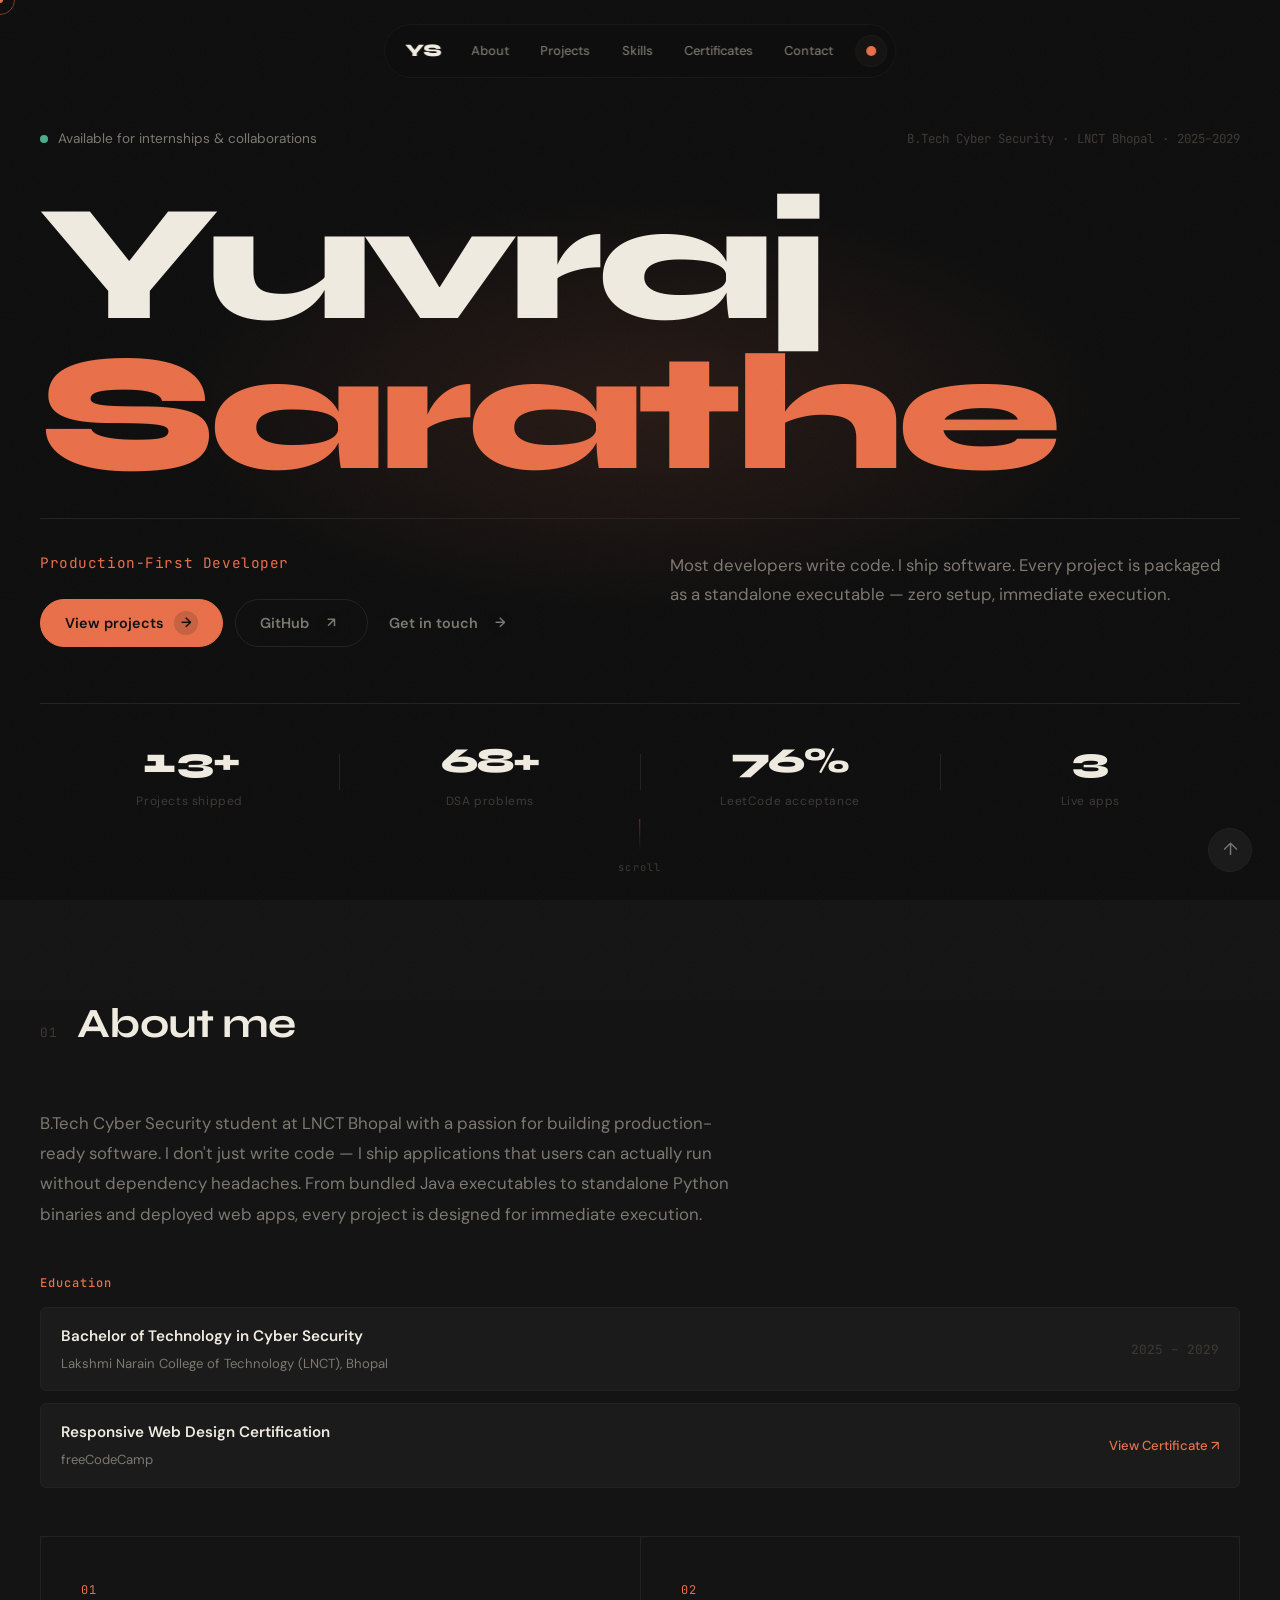
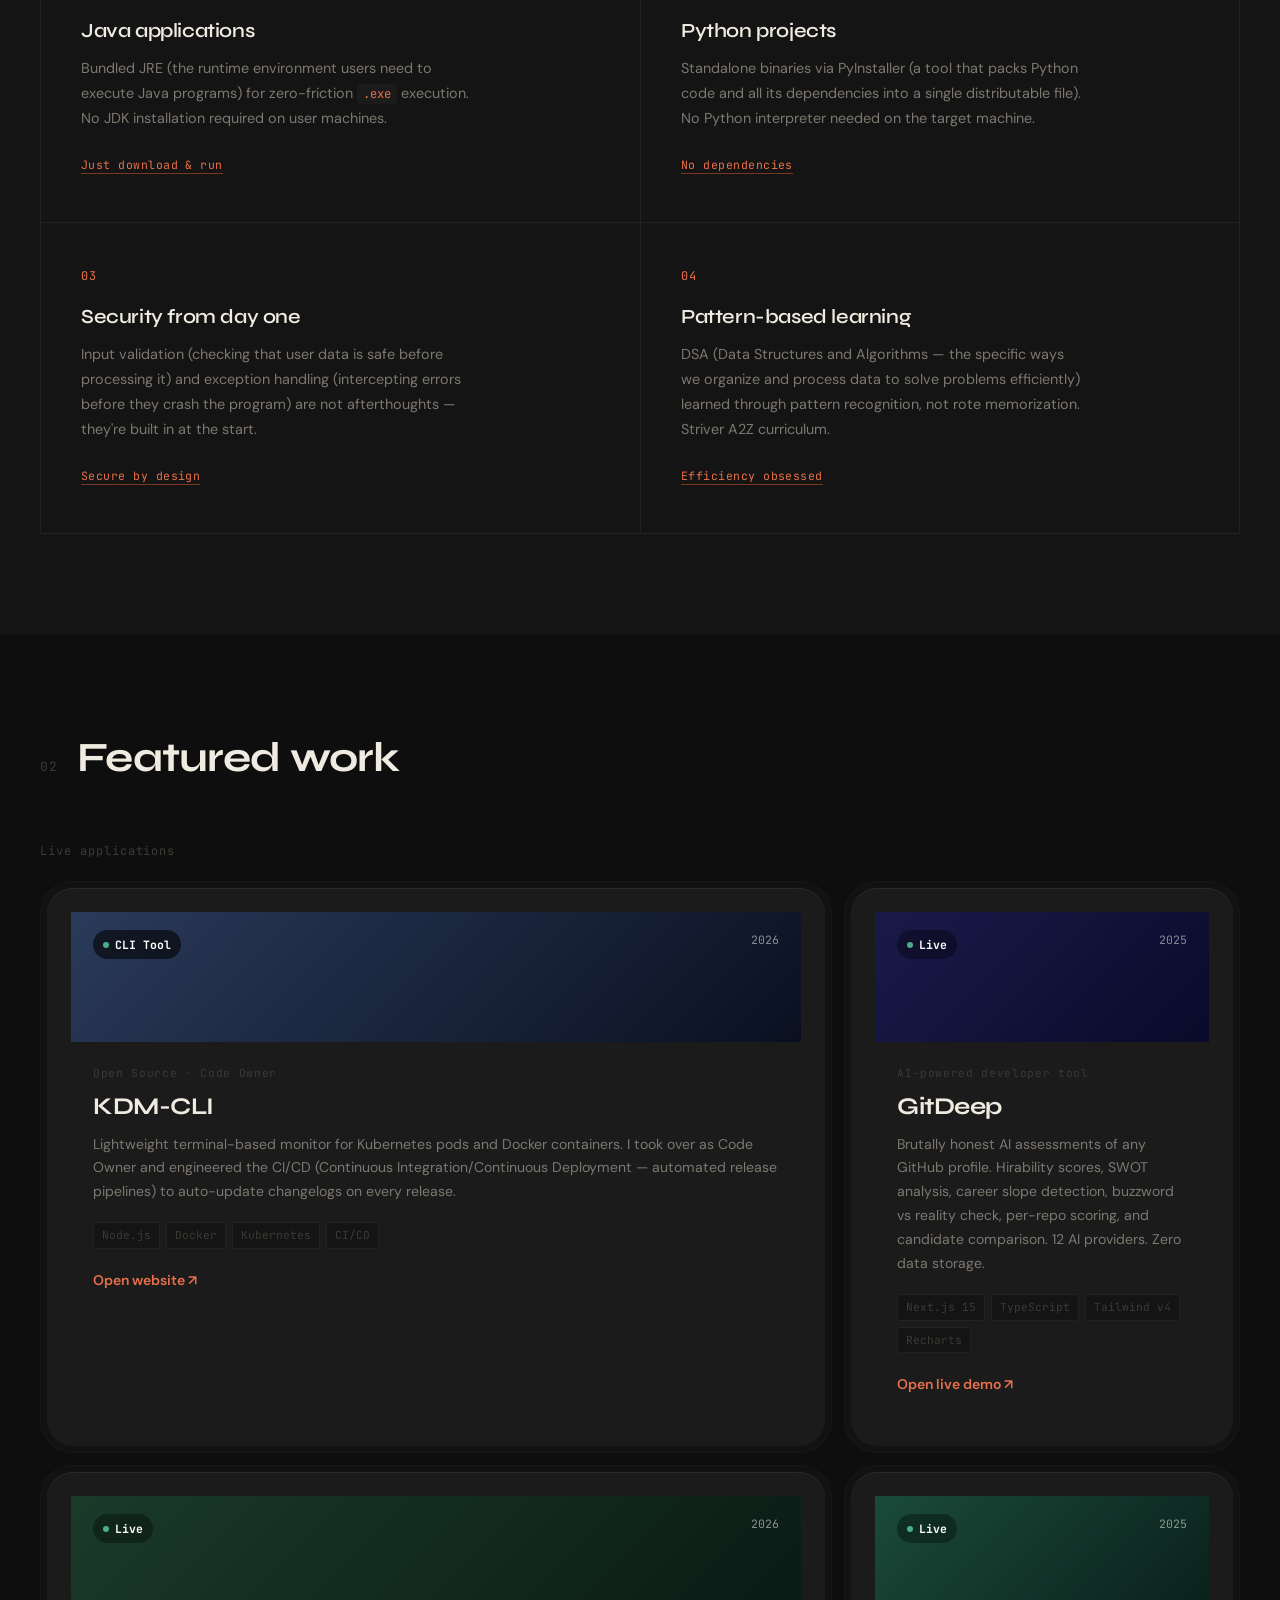
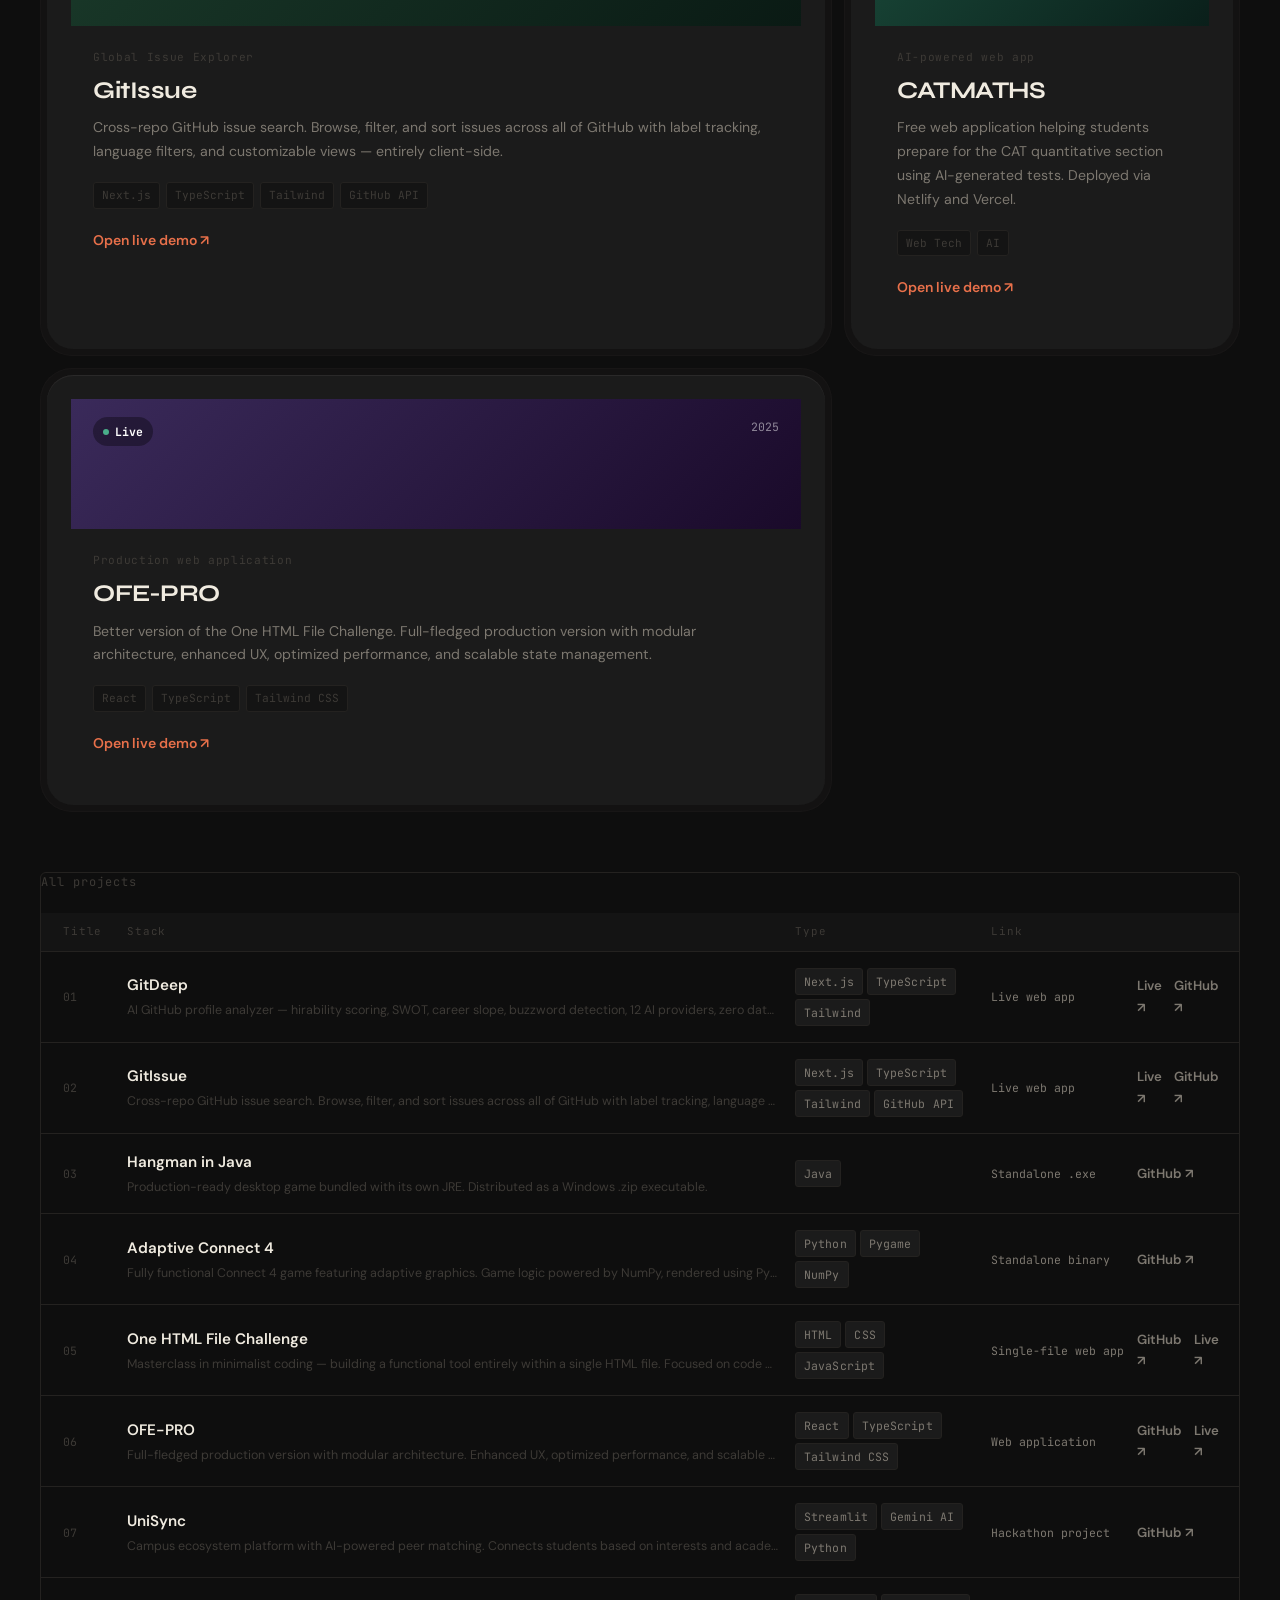
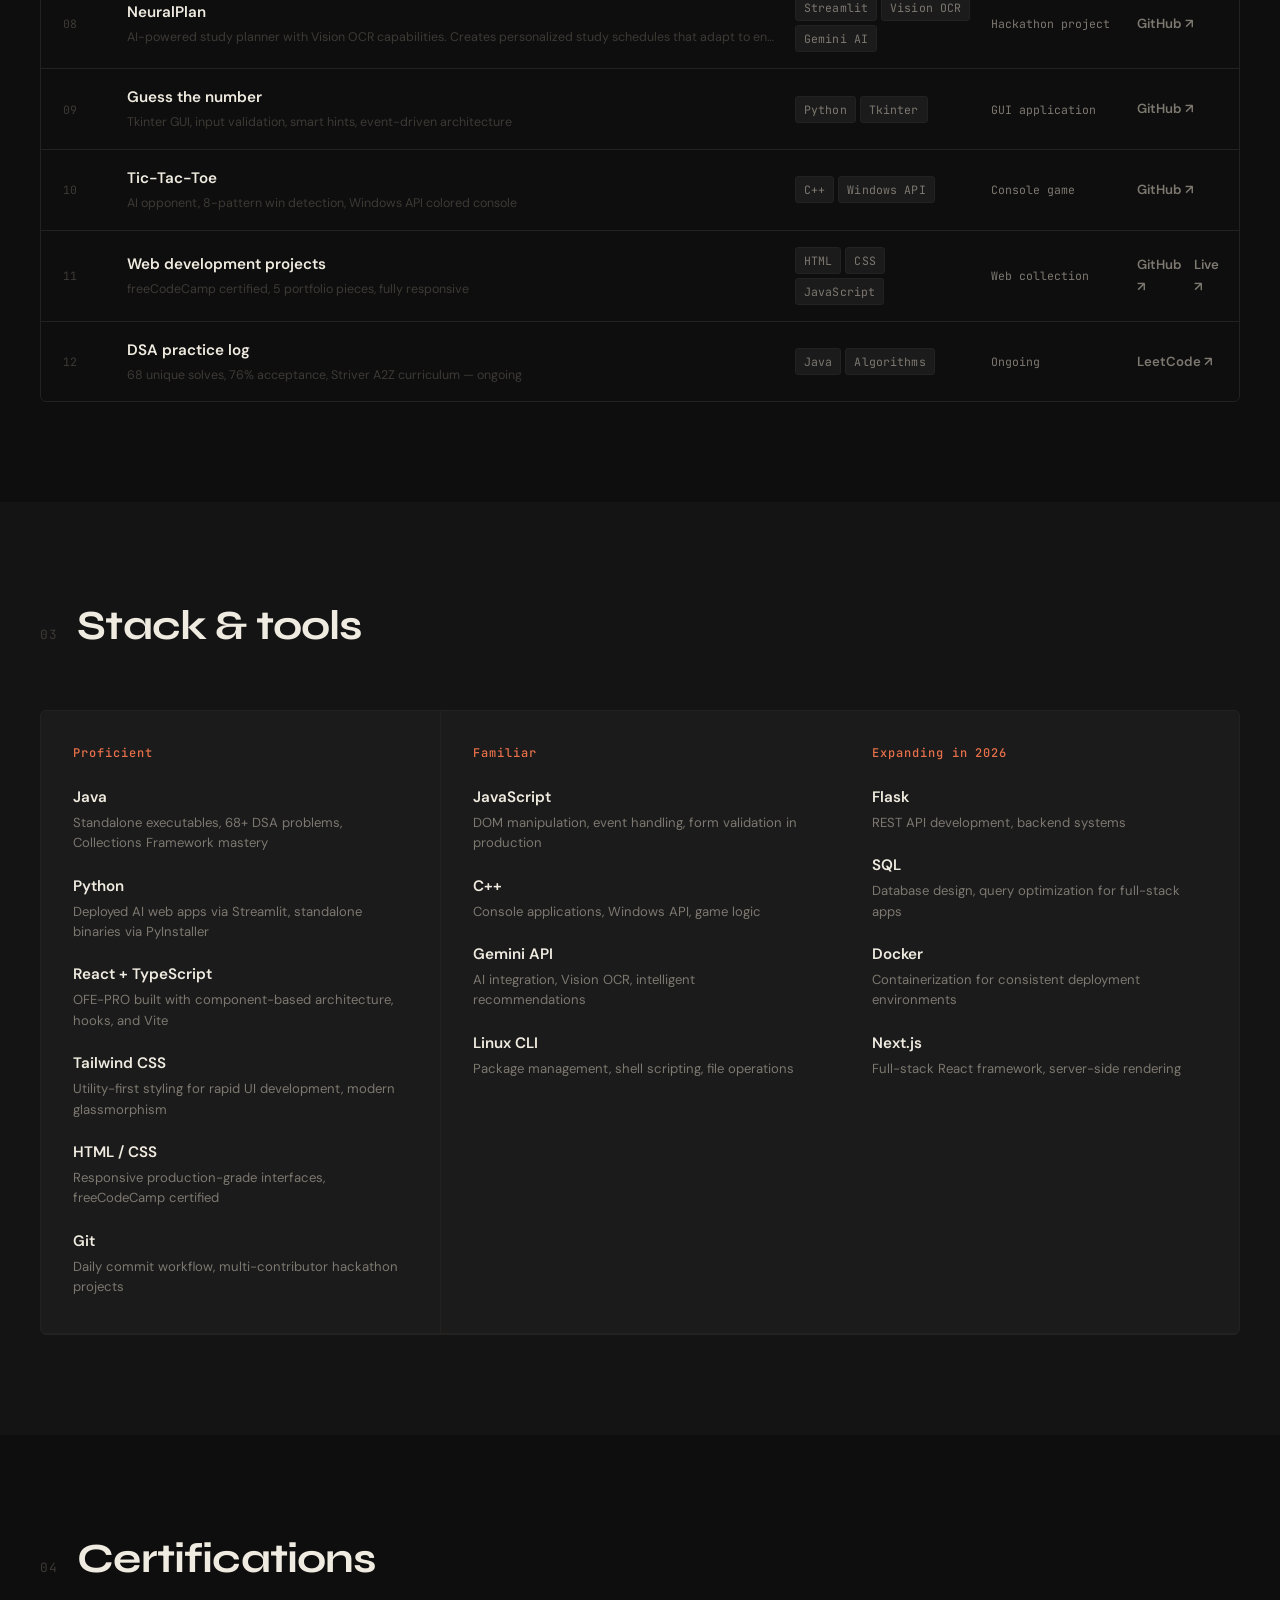
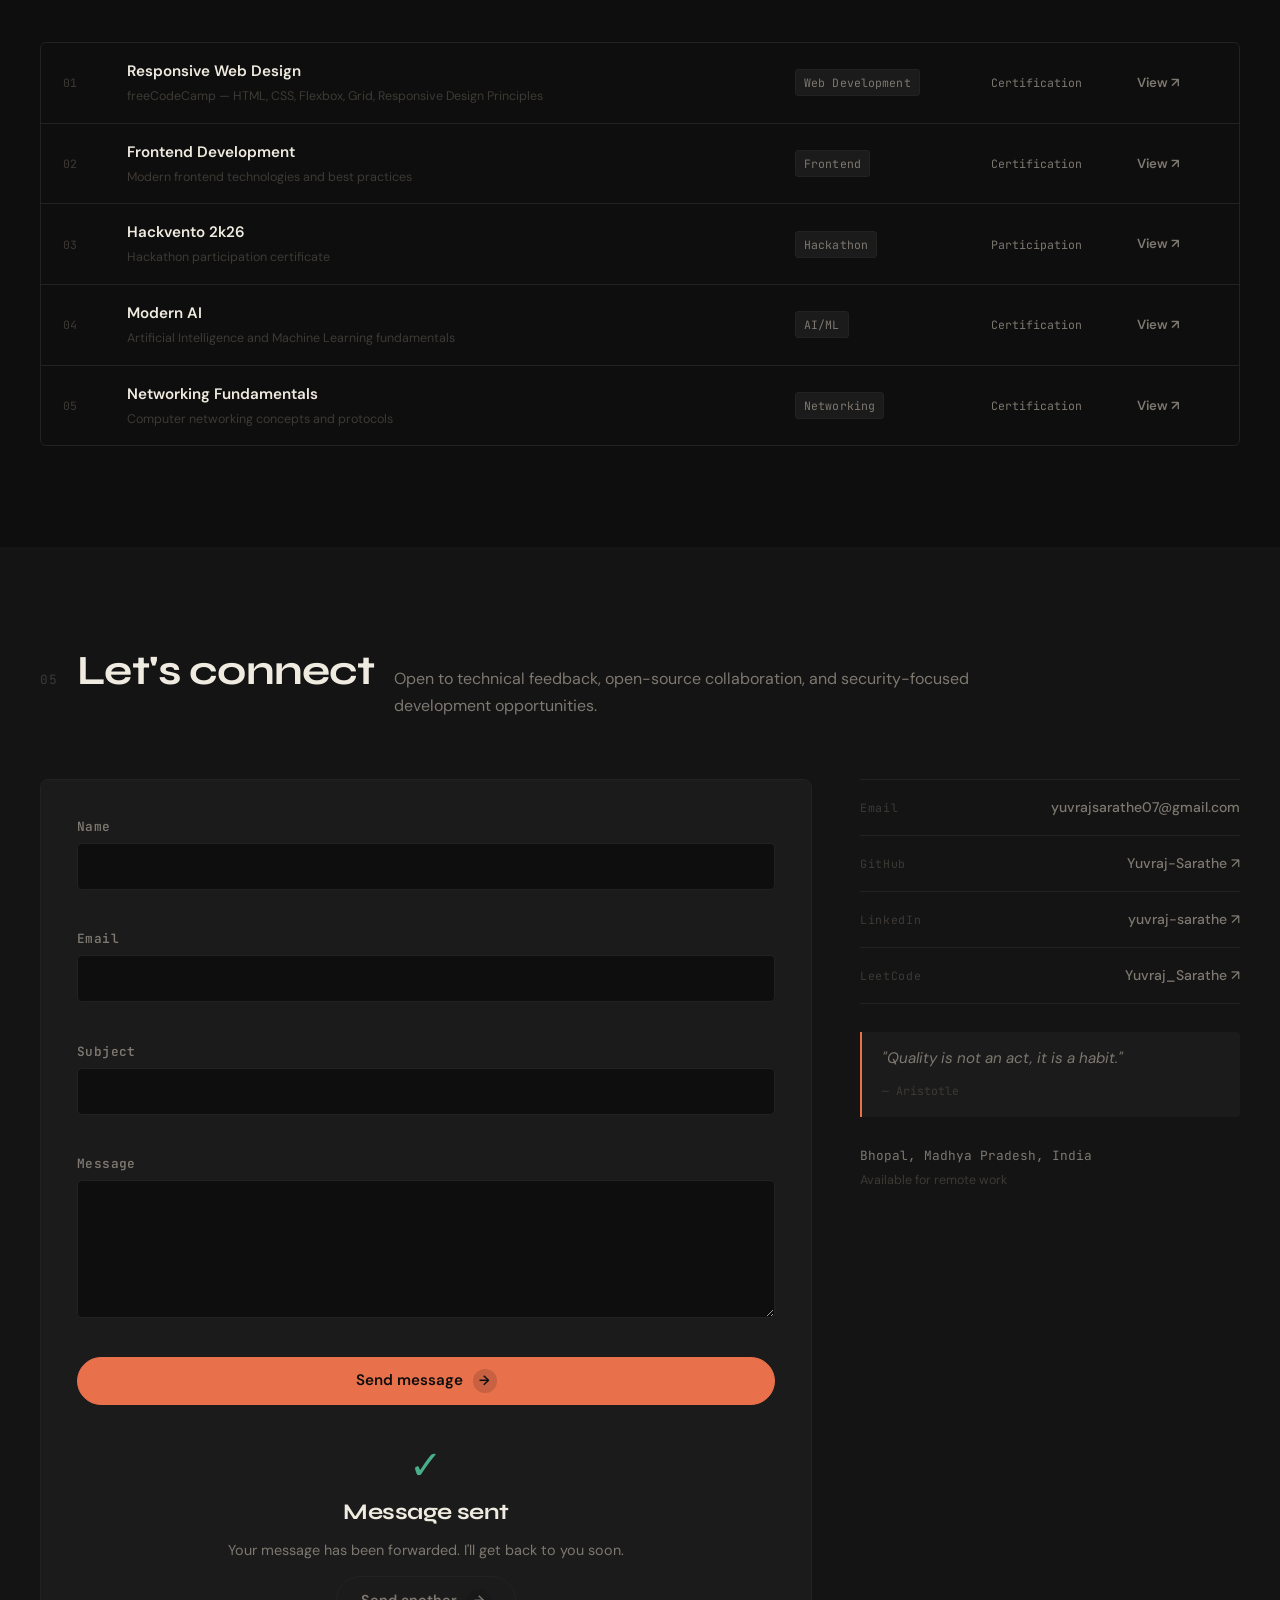
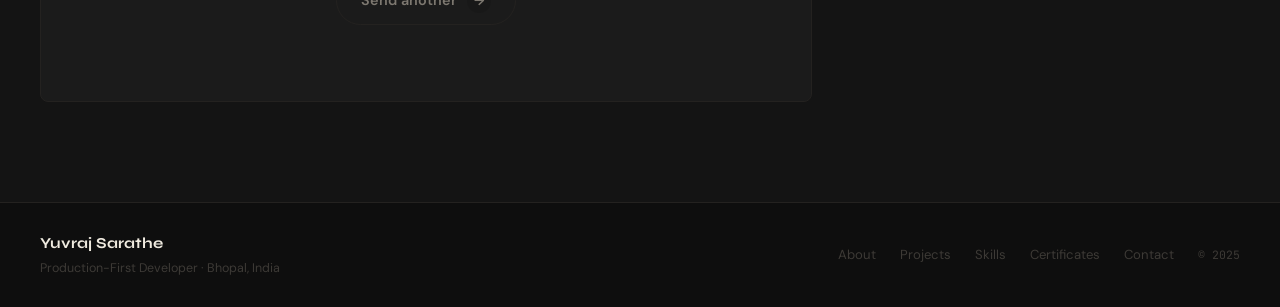
==== commit 524b160e: "Add KDM-CLI project card to featured section Added a new featured card for the KDM-CLI project, incl" ====
--- a/index.html
+++ b/index.html
@@ -19,6 +19,8 @@
     <link rel="preconnect" href="https://fonts.googleapis.com">
     <link rel="preconnect" href="https://fonts.gstatic.com" crossorigin>
     <link href="https://fonts.googleapis.com/css2?family=Syne:wght@400;500;600;700;800&family=DM+Sans:ital,opsz,wght@0,9..40,300;0,9..40,400;0,9..40,500;0,9..40,600;1,9..40,300;1,9..40,400&family=JetBrains+Mono:wght@300;400;500&family=Space+Mono:ital,wght@0,400;0,700;1,400&family=Playfair+Display:ital,wght@0,400;0,600;0,700;1,400;1,600&display=swap" rel="stylesheet">
+    <link rel="icon" type="image/svg+xml" href="favicon.svg">
+    <link rel="alternate icon" href="favicon.ico">
     <link rel="stylesheet" href="style.css">
     <link rel="sitemap" type="application/xml" title="Sitemap" href="/sitemap.xml">
 </head>
@@ -234,6 +236,31 @@
                     <div class="featured-grid">
                         <article class="card-shell">
                             <div class="card-core">
+                                <div class="featured-card">
+                                    <div class="featured-card-top fc-top-2">
+                                        <div class="fc-live" style="background: rgba(0,0,0,0.6);">
+                                            <span class="live-dot" aria-label="Live"></span>
+                                    CLI Tool
+                                        </div>
+                                        <span class="fc-year">2026</span>
+                                    </div>
+                                    <div class="featured-card-body">
+                                        <span class="fc-type">Open Source · Code Owner</span>
+                                        <h3 class="fc-title">KDM-CLI</h3>
+                                        <p class="fc-desc">Lightweight terminal-based monitor for Kubernetes pods and Docker containers. I took over as Code Owner and engineered the CI/CD (Continuous Integration/Continuous Deployment — automated release pipelines) to auto-update changelogs on every release.</p>
+                                        <div class="fc-tech">
+                                            <span>Node.js</span>
+                                            <span>Docker</span>
+                                            <span>Kubernetes</span>
+                                            <span>CI/CD</span>
+                                        </div>
+                                        <a href="https://kdmcli.app/" target="_blank" rel="noopener noreferrer" class="fc-link">Open website ↗</a>
+                                    </div>
+                                </div>
+                            </div>
+                        </article>
+                        <article class="card-shell">
+                            <div class="card-core">
                             <div class="featured-card">
                             <div class="featured-card-top fc-top-gitdeep">
                                 <div class="fc-live">
@@ -814,4 +841,4 @@
 
     <script src="script.js"></script>
 </body>
-</html>+</html>
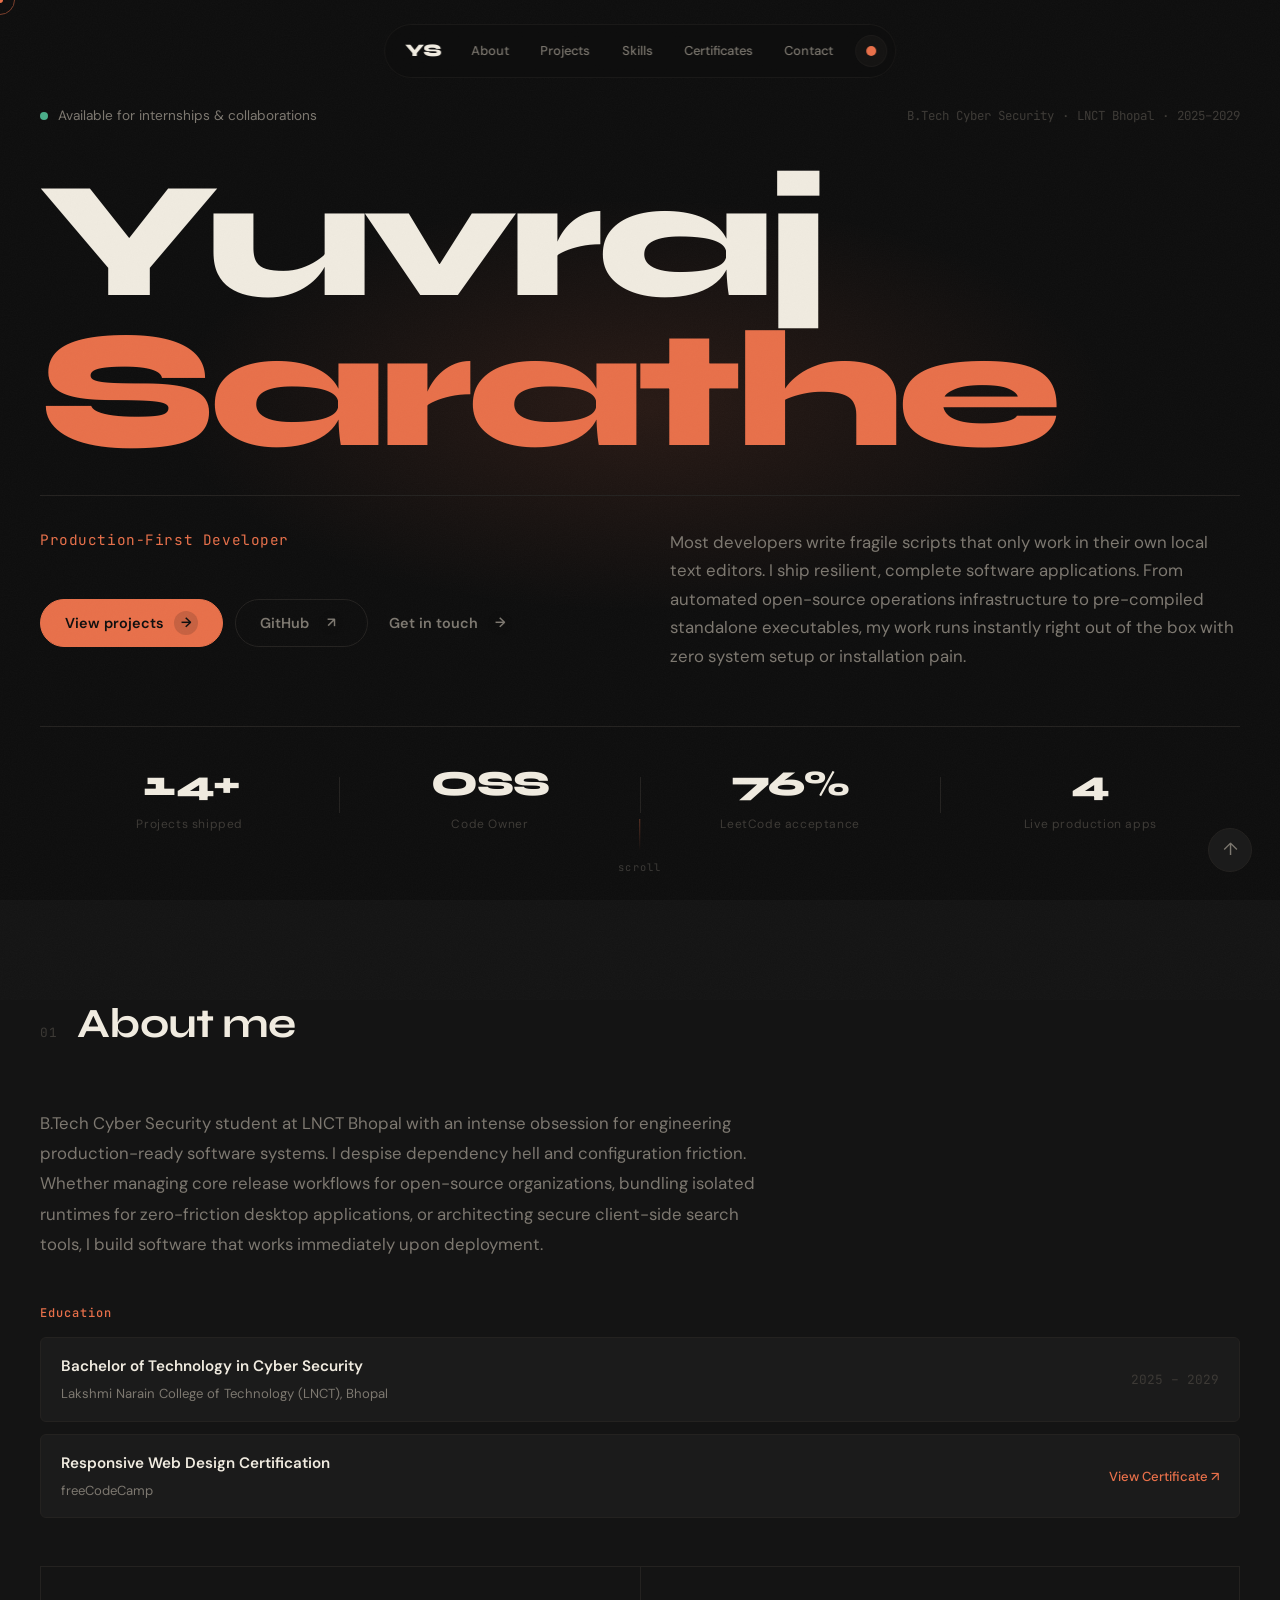
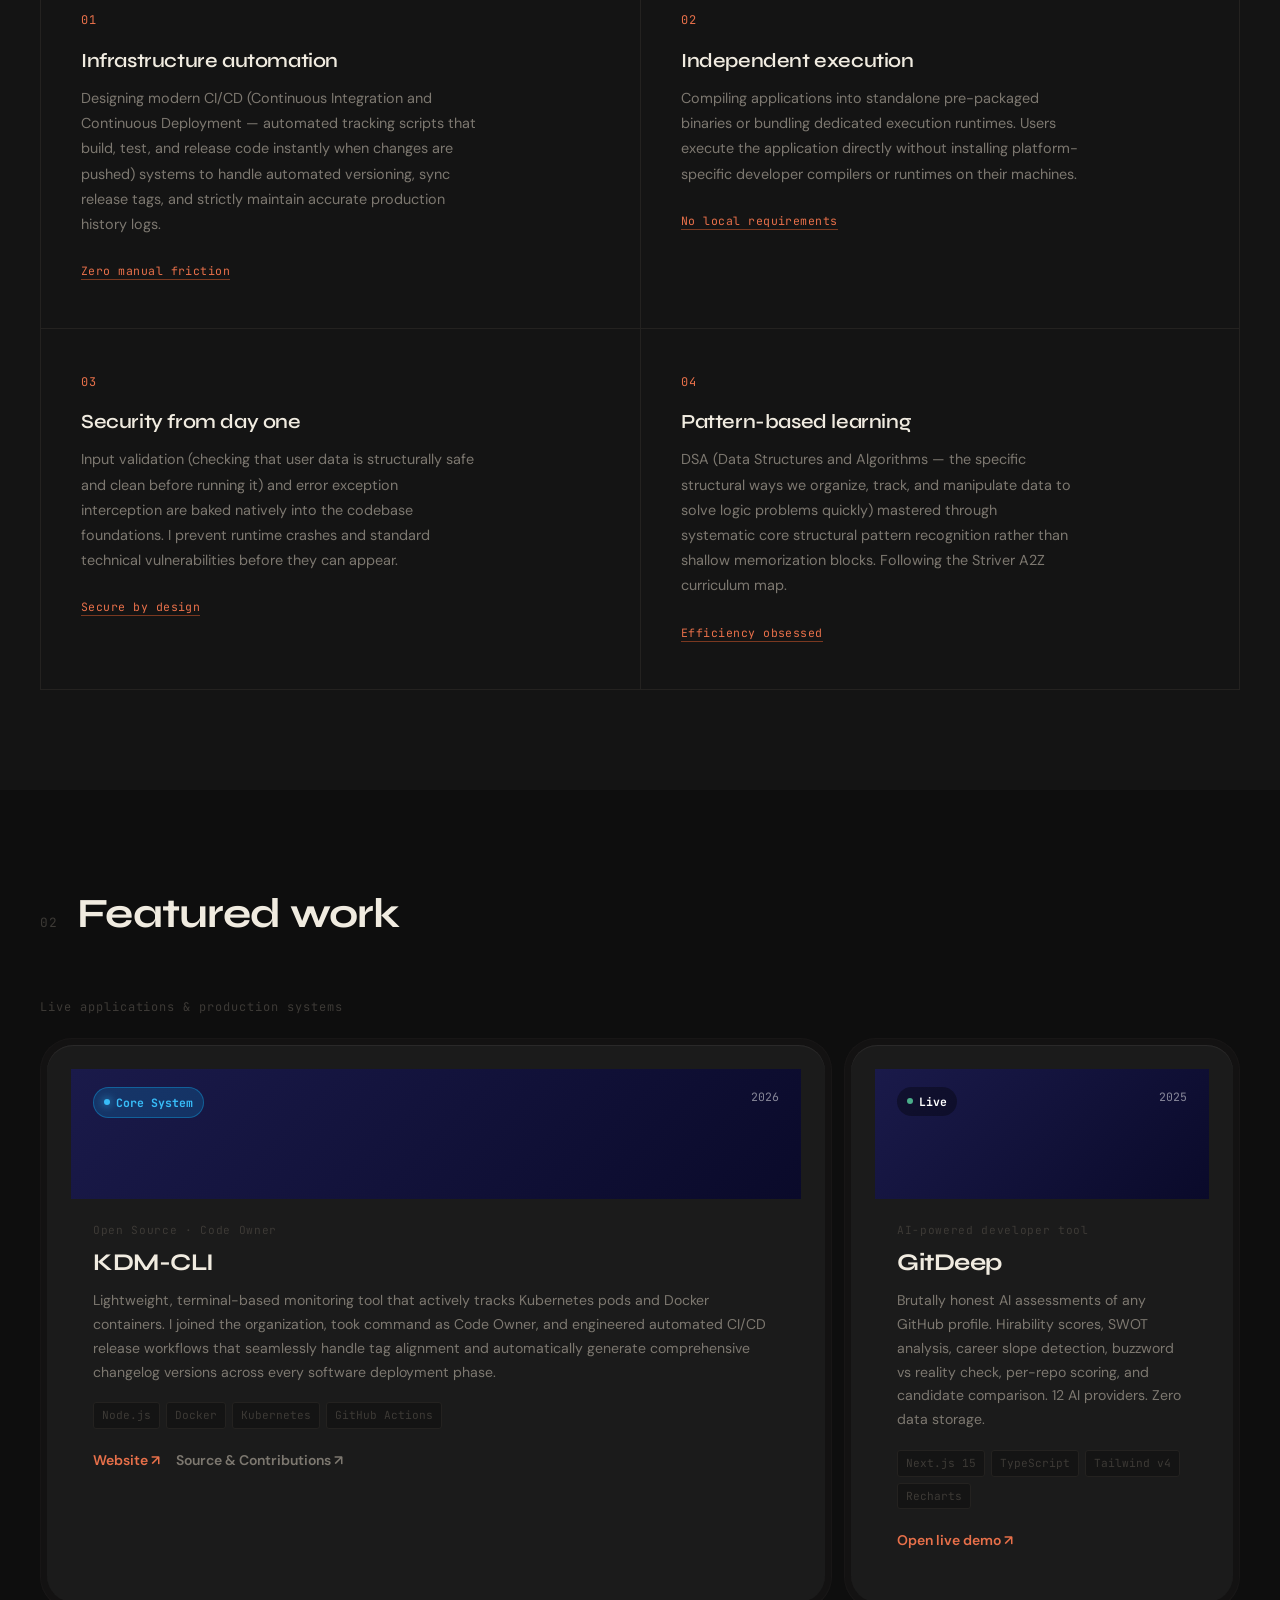
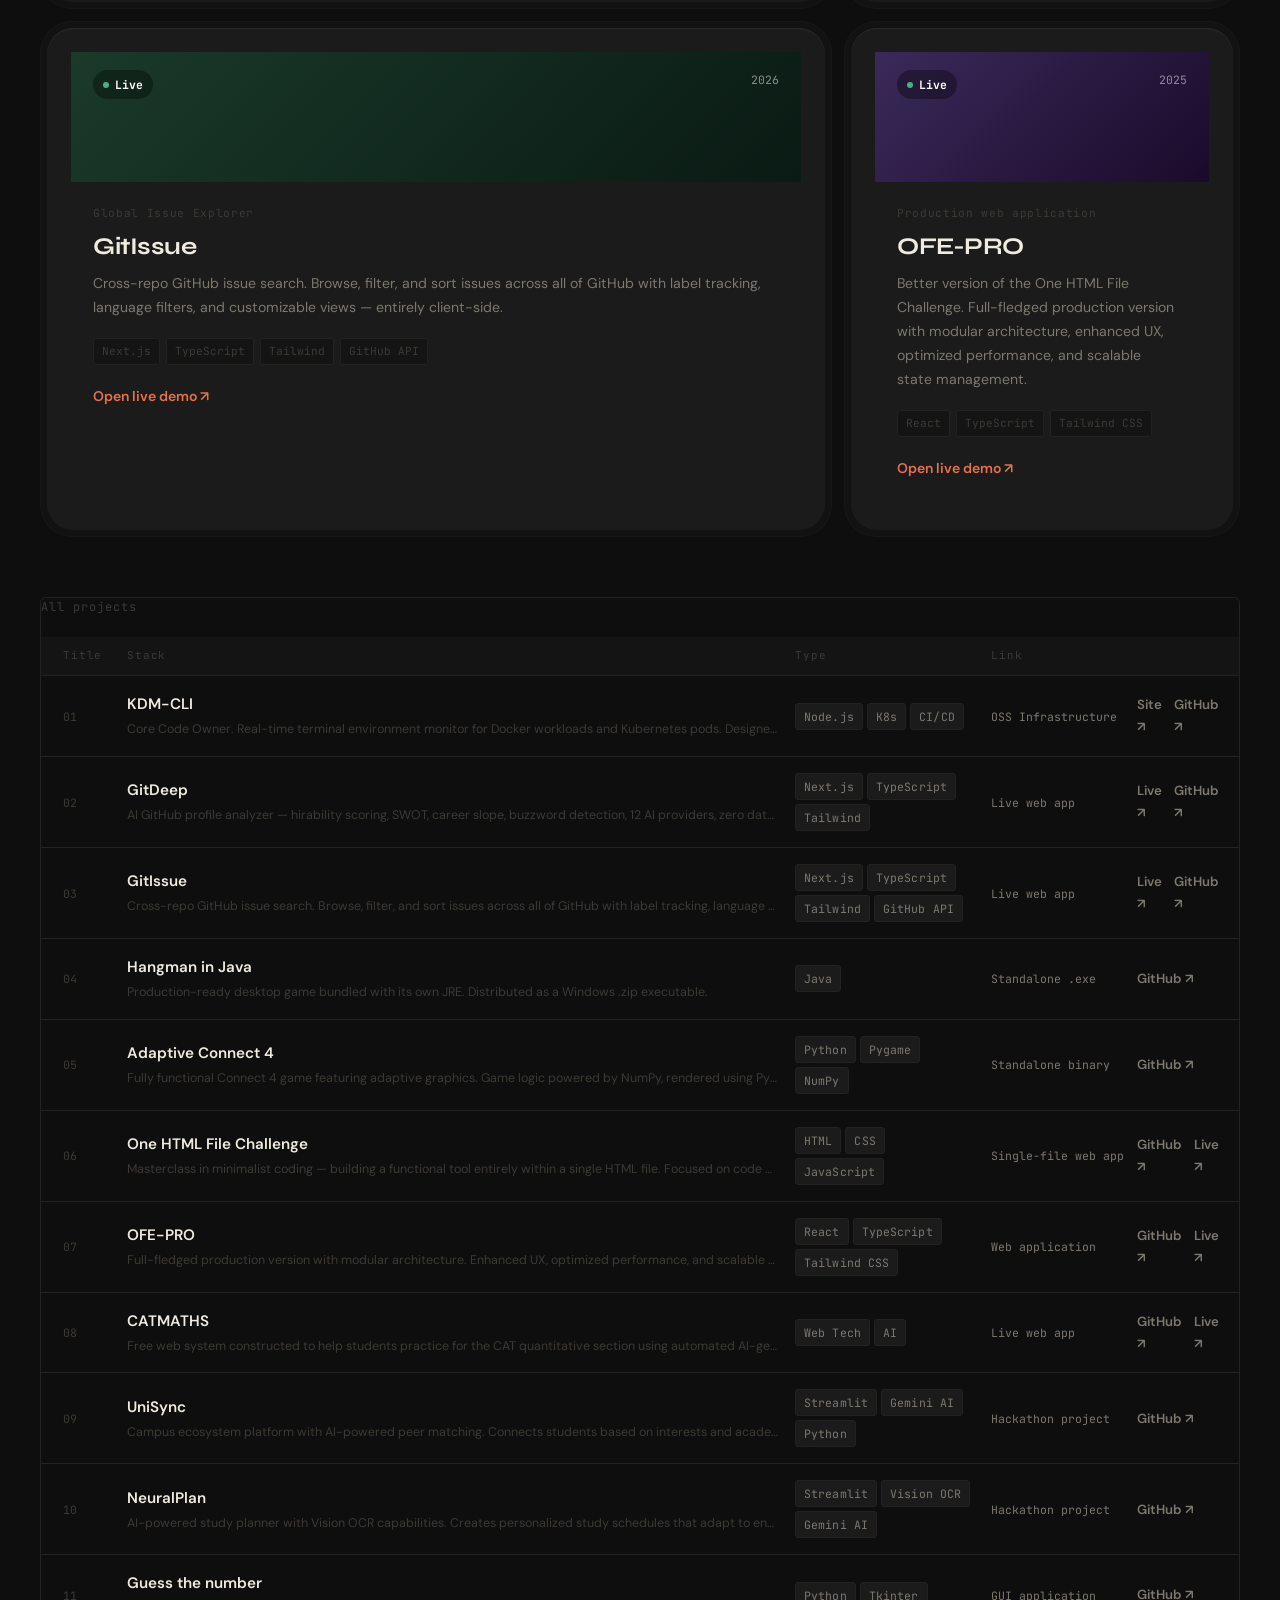
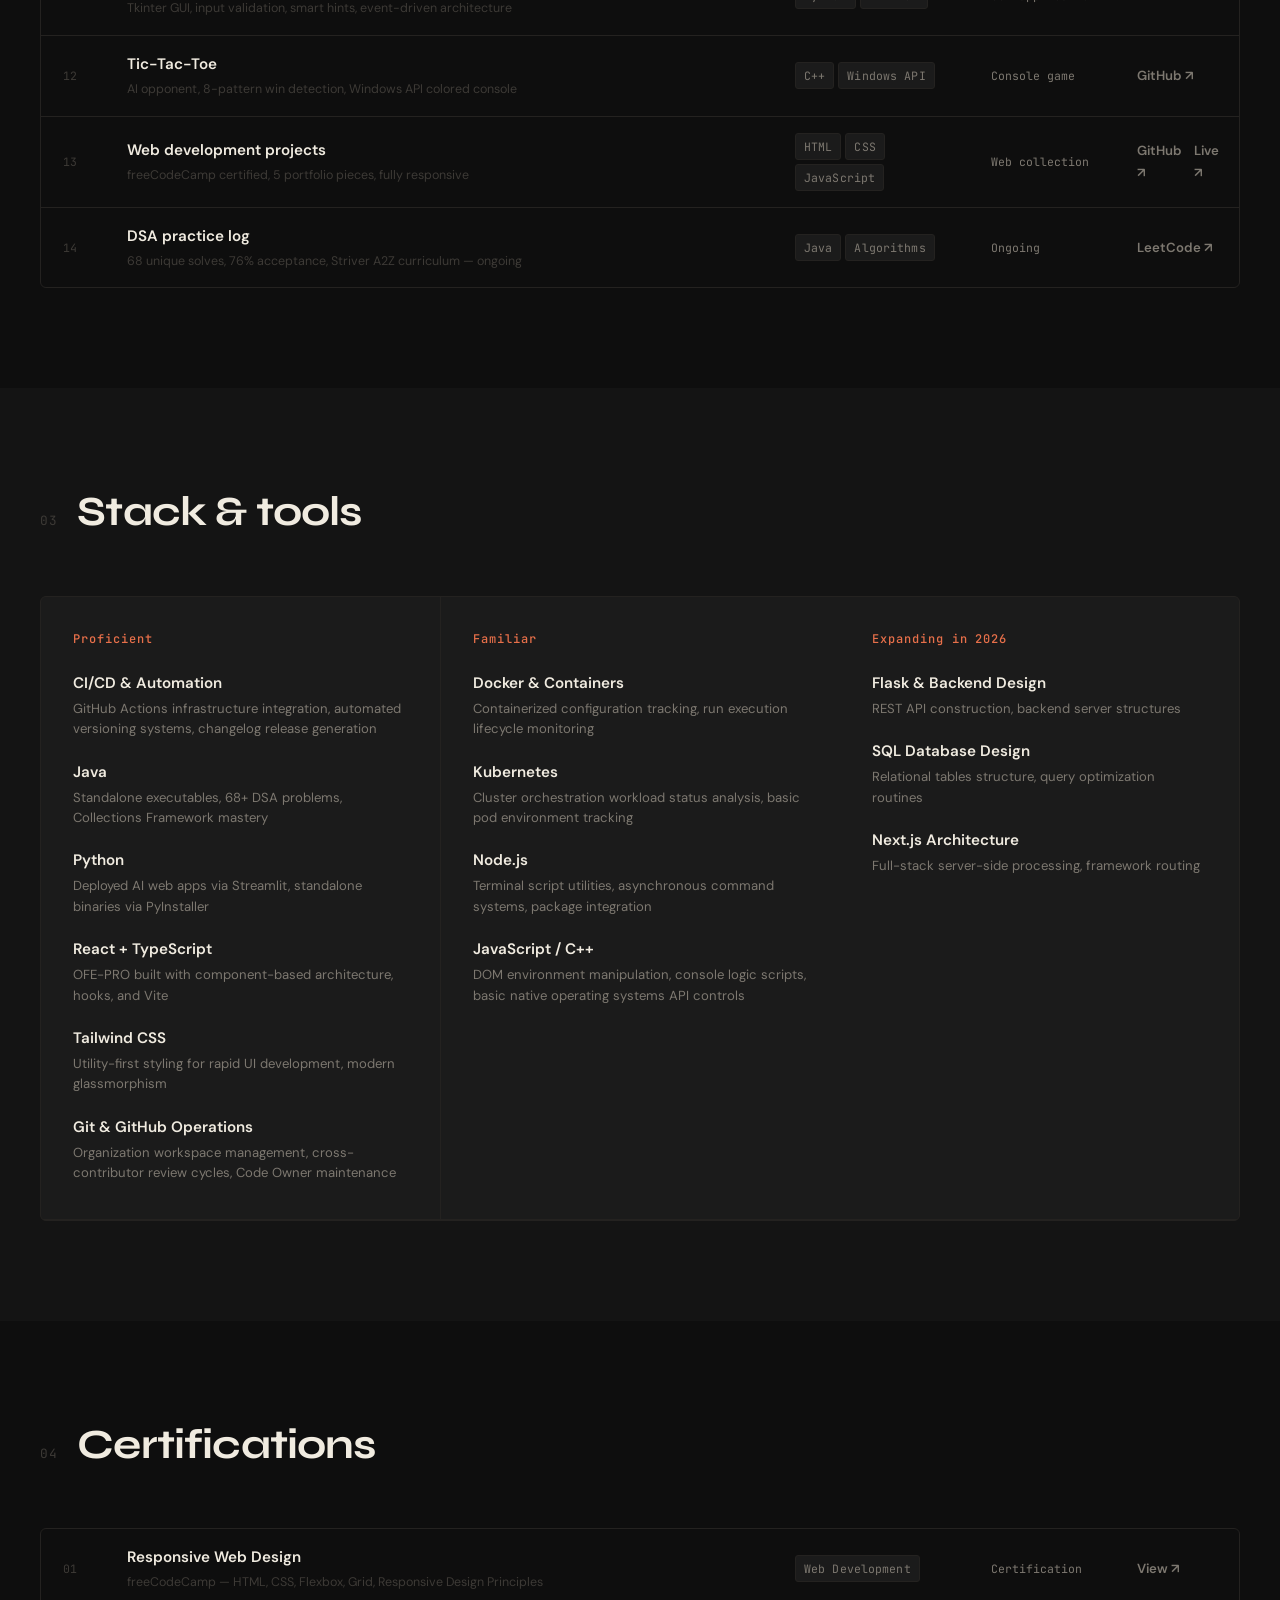
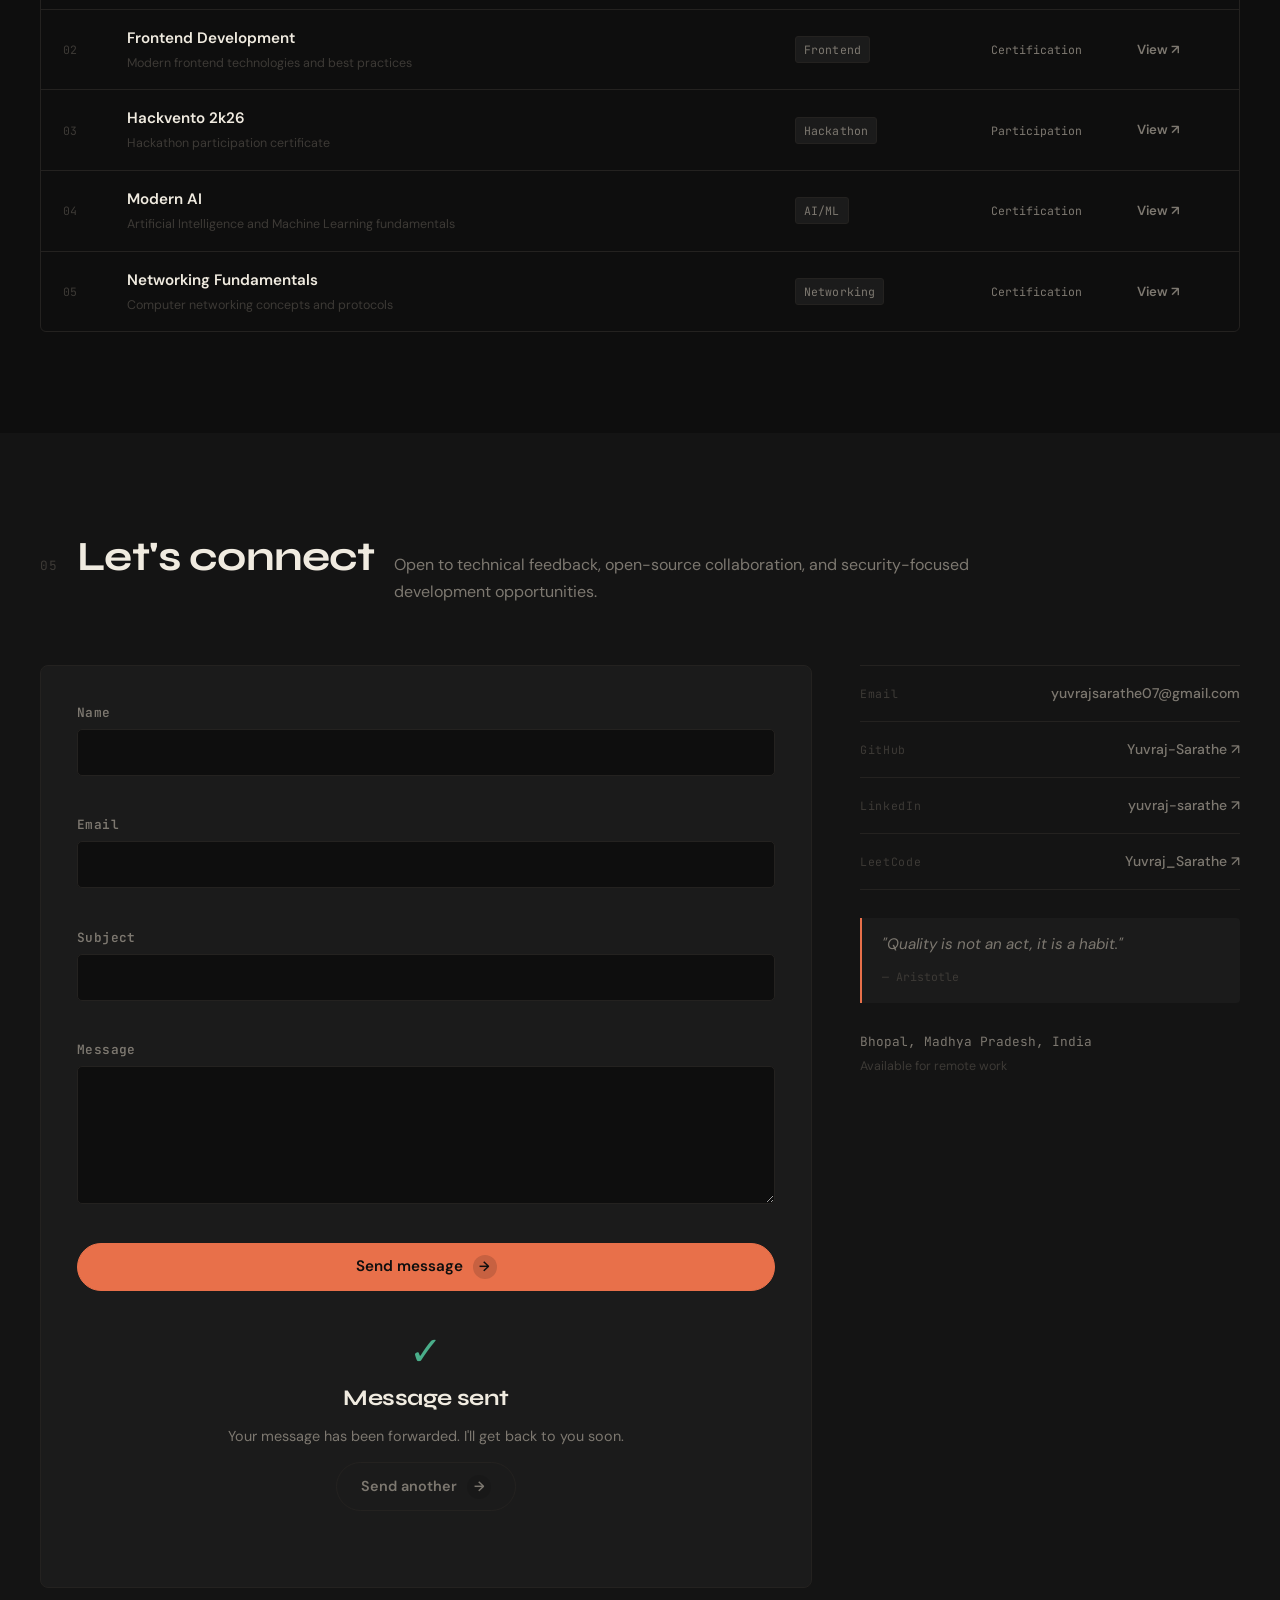
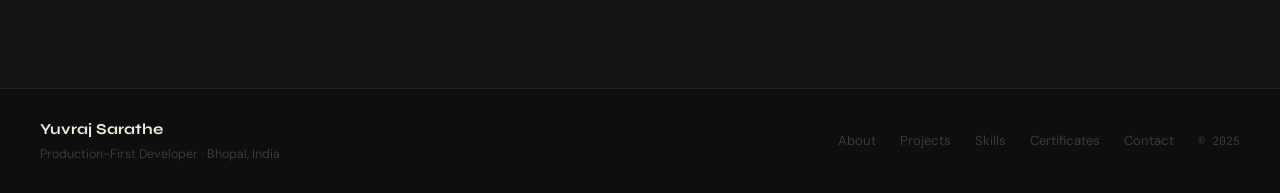
==== commit 2817b6ac: "Clean up index.html by removing comments and updating text Removed unnecessary comments and updated " ====
--- a/index.html
+++ b/index.html
@@ -18,27 +18,22 @@
 
     <link rel="preconnect" href="https://fonts.googleapis.com">
     <link rel="preconnect" href="https://fonts.gstatic.com" crossorigin>
-    <link href="https://fonts.googleapis.com/css2?family=Syne:wght@400;500;600;700;800&family=DM+Sans:ital,opsz,wght@0,9..40,300;0,9..40,400;0,9..40,500;0,9..40,600;1,9..40,300;1,9..40,400&family=JetBrains+Mono:wght@300;400;500&family=Space+Mono:ital,wght@0,400;0,700;1,400&family=Playfair+Display:ital,wght@0,400;0,600;0,700;1,400;1,600&display=swap" rel="stylesheet">
+    <link href="https://fonts.googleapis.com/css2?family=Syne:wght@400;500;600;700;800&family=DM+Sans:ital,opsz,wght@0,9..40,300;0,9..40,400;0,9..40,500;0,9..40,600;1,9..40,300;1,9..40,400&family=JetBrains+Mono:wght@300;400;500&family=Space+Mono:ital,wght@0,400;0,700;1,400;1,600&family=Playfair+Display:ital,wght@0,400;0,600;0,700;1,400;1,600&display=swap" rel="stylesheet">
     <link rel="icon" type="image/svg+xml" href="favicon.svg">
     <link rel="alternate icon" href="favicon.ico">
     <link rel="stylesheet" href="style.css">
     <link rel="sitemap" type="application/xml" title="Sitemap" href="/sitemap.xml">
 </head>
 <body>
-    <!-- Skip to content for keyboard users -->
     <a href="#main" class="skip-link">Skip to content</a>
 
-    <!-- Custom cursor -->
     <div class="cursor-dot" aria-hidden="true"></div>
     <div class="cursor-ring" aria-hidden="true"></div>
 
-    <!-- Animated grain texture overlay -->
     <div class="grain" aria-hidden="true"></div>
 
-    <!-- Scroll progress indicator -->
     <div class="scroll-progress" id="scrollProgress" aria-hidden="true"></div>
 
-    <!-- Navigation — Floating Island Pill -->
     <nav class="nav" id="nav" role="navigation" aria-label="Main navigation">
         <div class="nav-inner">
             <a href="#hero" class="nav-logo" aria-label="Go to top">YS</a>
@@ -63,7 +58,6 @@
             </div>
         </div>
 
-        <!-- Mobile full-screen overlay -->
         <div class="mobile-overlay" id="mobileOverlay" aria-hidden="true">
             <nav class="mobile-links">
                 <a href="#about" class="mobile-link" role="menuitem" style="--i:0">About</a>
@@ -77,7 +71,6 @@
 
     <main id="main">
 
-        <!-- ═══════════════ HERO ═══════════════ -->
         <header id="hero" class="hero">
             <div class="hero-inner">
 
@@ -103,8 +96,7 @@
                 <div class="hero-bottom" data-reveal="fade-up" data-delay="4">
                     <p class="hero-role">Production-First Developer</p>
                     <p class="hero-desc">
-                        Most developers write code. I ship software. Every project is packaged
-                        as a standalone executable — zero setup, immediate execution.
+                        Most developers write fragile scripts that only work in their own local text editors. I ship resilient, complete software applications. From automated open-source operations infrastructure to pre-compiled standalone executables, my work runs instantly right out of the box with zero system setup or installation pain.
                     </p>
                     <div class="hero-cta">
                         <a href="#projects" class="btn btn-primary">
@@ -124,13 +116,13 @@
 
                 <div class="hero-stats" data-reveal="fade-up" data-delay="5">
                     <div class="stat-item">
-                        <span class="stat-num">13+</span>
+                        <span class="stat-num">14+</span>
                         <span class="stat-label">Projects shipped</span>
                     </div>
                     <div class="stat-sep" aria-hidden="true"></div>
                     <div class="stat-item">
-                        <span class="stat-num">68+</span>
-                        <span class="stat-label">DSA problems</span>
+                        <span class="stat-num">OSS</span>
+                        <span class="stat-label">Code Owner</span>
                     </div>
                     <div class="stat-sep" aria-hidden="true"></div>
                     <div class="stat-item">
@@ -139,8 +131,8 @@
                     </div>
                     <div class="stat-sep" aria-hidden="true"></div>
                     <div class="stat-item">
-                        <span class="stat-num">3</span>
-                        <span class="stat-label">Live apps</span>
+                        <span class="stat-num">4</span>
+                        <span class="stat-label">Live production apps</span>
                     </div>
                 </div>
 
@@ -151,7 +143,6 @@
             </div>
         </header>
 
-        <!-- ═══════════════ ABOUT ═══════════════ -->
         <section id="about" class="section approach-section">
             <div class="section-inner">
                 <div class="section-header" data-reveal="fade-up">
@@ -161,10 +152,10 @@
 
                 <div class="about-intro" data-reveal="fade-up" data-delay="1">
                     <p class="about-bio">
-                        B.Tech Cyber Security student at LNCT Bhopal with a passion for building production-ready software. 
-                        I don't just write code — I ship applications that users can actually run without dependency headaches. 
-                        From bundled Java executables to standalone Python binaries and deployed web apps, every project is 
-                        designed for immediate execution.
+                        B.Tech Cyber Security student at LNCT Bhopal with an intense obsession for engineering production-ready software systems. 
+                        I despise dependency hell and configuration friction. Whether managing core release workflows for open-source organizations, 
+                        bundling isolated runtimes for zero-friction desktop applications, or architecting secure client-side search tools, 
+                        I build software that works immediately upon deployment.
                     </p>
                 </div>
 
@@ -193,36 +184,35 @@
                 <div class="approach-grid" data-reveal="fade-up" data-delay="3">
                     <div class="approach-item" data-reveal="fade-up" data-delay="1">
                         <span class="approach-num" aria-hidden="true">01</span>
-                        <h3>Java applications</h3>
-                        <p>Bundled JRE (the runtime environment users need to execute Java programs) for zero-friction <code>.exe</code> execution. No JDK installation required on user machines.</p>
-                        <span class="approach-tag">Just download &amp; run</span>
+                        <h3>Infrastructure automation</h3>
+                        <p>Designing modern CI/CD (Continuous Integration and Continuous Deployment — automated tracking scripts that build, test, and release code instantly when changes are pushed) systems to handle automated versioning, sync release tags, and strictly maintain accurate production history logs.</p>
+                        <span class="approach-tag">Zero manual friction</span>
                     </div>
 
                     <div class="approach-item" data-reveal="fade-up" data-delay="2">
                         <span class="approach-num" aria-hidden="true">02</span>
-                        <h3>Python projects</h3>
-                        <p>Standalone binaries via PyInstaller (a tool that packs Python code and all its dependencies into a single distributable file). No Python interpreter needed on the target machine.</p>
-                        <span class="approach-tag">No dependencies</span>
+                        <h3>Independent execution</h3>
+                        <p>Compiling applications into standalone pre-packaged binaries or bundling dedicated execution runtimes. Users execute the application directly without installing platform-specific developer compilers or runtimes on their machines.</p>
+                        <span class="approach-tag">No local requirements</span>
                     </div>
 
                     <div class="approach-item" data-reveal="fade-up" data-delay="3">
                         <span class="approach-num" aria-hidden="true">03</span>
                         <h3>Security from day one</h3>
-                        <p>Input validation (checking that user data is safe before processing it) and exception handling (intercepting errors before they crash the program) are not afterthoughts — they're built in at the start.</p>
+                        <p>Input validation (checking that user data is structurally safe and clean before running it) and error exception interception are baked natively into the codebase foundations. I prevent runtime crashes and standard technical vulnerabilities before they can appear.</p>
                         <span class="approach-tag">Secure by design</span>
                     </div>
 
                     <div class="approach-item" data-reveal="fade-up" data-delay="4">
                         <span class="approach-num" aria-hidden="true">04</span>
                         <h3>Pattern-based learning</h3>
-                        <p>DSA (Data Structures and Algorithms — the specific ways we organize and process data to solve problems efficiently) learned through pattern recognition, not rote memorization. Striver A2Z curriculum.</p>
+                        <p>DSA (Data Structures and Algorithms — the specific structural ways we organize, track, and manipulate data to solve logic problems quickly) mastered through systematic core structural pattern recognition rather than shallow memorization blocks. Following the Striver A2Z curriculum map.</p>
                         <span class="approach-tag">Efficiency obsessed</span>
                     </div>
                 </div>
             </div>
         </section>
 
-        <!-- ═══════════════ PROJECTS ═══════════════ -->
         <section id="projects" class="section projects-section">
             <div class="section-inner">
                 <div class="section-header" data-reveal="fade-up">
@@ -230,35 +220,38 @@
                     <h2 class="section-heading">Featured work</h2>
                 </div>
 
-                <!-- Featured projects -->
                 <div class="featured-block" data-reveal="fade-up" data-delay="1">
-                    <p class="featured-label">Live applications</p>
+                    <p class="featured-label">Live applications &amp; production systems</p>
                     <div class="featured-grid">
                         <article class="card-shell">
                             <div class="card-core">
-                                <div class="featured-card">
-                                    <div class="featured-card-top fc-top-2">
-                                        <div class="fc-live" style="background: rgba(0,0,0,0.6);">
-                                            <span class="live-dot" aria-label="Live"></span>
-                                    CLI Tool
-                                        </div>
-                                        <span class="fc-year">2026</span>
-                                    </div>
-                                    <div class="featured-card-body">
-                                        <span class="fc-type">Open Source · Code Owner</span>
-                                        <h3 class="fc-title">KDM-CLI</h3>
-                                        <p class="fc-desc">Lightweight terminal-based monitor for Kubernetes pods and Docker containers. I took over as Code Owner and engineered the CI/CD (Continuous Integration/Continuous Deployment — automated release pipelines) to auto-update changelogs on every release.</p>
-                                        <div class="fc-tech">
-                                            <span>Node.js</span>
-                                            <span>Docker</span>
-                                            <span>Kubernetes</span>
-                                            <span>CI/CD</span>
-                                        </div>
-                                        <a href="https://kdmcli.app/" target="_blank" rel="noopener noreferrer" class="fc-link">Open website ↗</a>
-                                    </div>
+                            <div class="featured-card">
+                            <div class="featured-card-top fc-top-gitdeep">
+                                <div class="fc-live" style="background: rgba(14, 165, 233, 0.2); color: #38bdf8; border: 1px solid rgba(14, 165, 233, 0.4);">
+                                    <span class="live-dot" style="background: #38bdf8; box-shadow: 0 0 8px #38bdf8;" aria-label="Production"></span>
+                                    Core System
                                 </div>
-                            </div>
+                                <span class="fc-year">2026</span>
+                            </div>
+                            <div class="featured-card-body">
+                                <span class="fc-type">Open Source · Code Owner</span>
+                                <h3 class="fc-title">KDM-CLI</h3>
+                                <p class="fc-desc">Lightweight, terminal-based monitoring tool that actively tracks Kubernetes pods and Docker containers. I joined the organization, took command as Code Owner, and engineered automated CI/CD release workflows that seamlessly handle tag alignment and automatically generate comprehensive changelog versions across every software deployment phase.</p>
+                                <div class="fc-tech">
+                                    <span>Node.js</span>
+                                    <span>Docker</span>
+                                    <span>Kubernetes</span>
+                                    <span>GitHub Actions</span>
+                                </div>
+                                <div class="fc-links-group" style="display: flex; gap: 1rem; margin-top: auto;">
+                                    <a href="https://kdmcli.app/" target="_blank" rel="noopener noreferrer" class="fc-link">Website ↗</a>
+                                    <a href="https://github.com/KDM-cli/kdm-cli" target="_blank" rel="noopener noreferrer" class="fc-link" style="color: var(--text-muted);">Source &amp; Contributions ↗</a>
+                                </div>
+                            </div>
+                            </div>
+                        </div>
                         </article>
+
                         <article class="card-shell">
                             <div class="card-core">
                             <div class="featured-card">
@@ -314,30 +307,6 @@
                         <article class="card-shell">
                             <div class="card-core">
                             <div class="featured-card">
-                            <div class="featured-card-top fc-top-1">
-                                <div class="fc-live">
-                                    <span class="live-dot" aria-label="Live"></span>
-                                    Live
-                                </div>
-                                <span class="fc-year">2025</span>
-                            </div>
-                            <div class="featured-card-body">
-                                <span class="fc-type">AI-powered web app</span>
-                                <h3 class="fc-title">CATMATHS</h3>
-                                <p class="fc-desc">Free web application helping students prepare for the CAT quantitative section using AI-generated tests. Deployed via Netlify and Vercel.</p>
-                                <div class="fc-tech">
-                                    <span>Web Tech</span>
-                                    <span>AI</span>
-                                </div>
-                                <a href="https://catmaths.vercel.app/" target="_blank" rel="noopener noreferrer" class="fc-link">Open live demo ↗</a>
-                            </div>
-                            </div>
-                        </div>
-                        </article>
-
-                        <article class="card-shell">
-                            <div class="card-core">
-                            <div class="featured-card">
                             <div class="featured-card-top fc-top-3">
                                 <div class="fc-live">
                                     <span class="live-dot" aria-label="Live"></span>
@@ -362,7 +331,6 @@
                     </div>
                 </div>
 
-                <!-- Editorial project list -->
                 <div class="project-list" data-reveal="fade-up" data-delay="2">
                     <p class="featured-label">All projects</p>
                     <div class="project-list-head" aria-hidden="true">
@@ -375,6 +343,24 @@
                     <article class="project-row">
                         <span class="pr-num" aria-hidden="true">01</span>
                         <div class="pr-info">
+                            <strong class="pr-title">KDM-CLI</strong>
+                            <span class="pr-sub">Core Code Owner. Real-time terminal environment monitor for Docker workloads and Kubernetes pods. Designed automated tag orchestration and release pipeline scripts.</span>
+                        </div>
+                        <div class="pr-stack">
+                            <span class="tag">Node.js</span>
+                            <span class="tag">K8s</span>
+                            <span class="tag">CI/CD</span>
+                        </div>
+                        <span class="pr-type">OSS Infrastructure</span>
+                        <span class="pr-links">
+                            <a href="https://kdmcli.app" target="_blank" rel="noopener noreferrer" class="pr-link" aria-label="KDM Live Website">Site ↗</a>
+                            <a href="https://github.com/KDM-cli/kdm-cli" target="_blank" rel="noopener noreferrer" class="pr-link" aria-label="KDM Contributions Source">GitHub ↗</a>
+                        </span>
+                    </article>
+
+                    <article class="project-row">
+                        <span class="pr-num" aria-hidden="true">02</span>
+                        <div class="pr-info">
                             <strong class="pr-title">GitDeep</strong>
                             <span class="pr-sub">AI GitHub profile analyzer — hirability scoring, SWOT, career slope, buzzword detection, 12 AI providers, zero data storage.</span>
                         </div>
@@ -391,7 +377,7 @@
                     </article>
 
                     <article class="project-row">
-                        <span class="pr-num" aria-hidden="true">02</span>
+                        <span class="pr-num" aria-hidden="true">03</span>
                         <div class="pr-info">
                             <strong class="pr-title">GitIssue</strong>
                             <span class="pr-sub">Cross-repo GitHub issue search. Browse, filter, and sort issues across all of GitHub with label tracking, language filters, and customizable views — entirely client-side.</span>
@@ -410,7 +396,7 @@
                     </article>
 
                     <article class="project-row">
-                        <span class="pr-num" aria-hidden="true">03</span>
+                        <span class="pr-num" aria-hidden="true">04</span>
                         <div class="pr-info">
                             <strong class="pr-title">Hangman in Java</strong>
                             <span class="pr-sub">Production-ready desktop game bundled with its own JRE. Distributed as a Windows .zip executable.</span>
@@ -423,7 +409,7 @@
                     </article>
 
                     <article class="project-row">
-                        <span class="pr-num" aria-hidden="true">04</span>
+                        <span class="pr-num" aria-hidden="true">05</span>
                         <div class="pr-info">
                             <strong class="pr-title">Adaptive Connect 4</strong>
                             <span class="pr-sub">Fully functional Connect 4 game featuring adaptive graphics. Game logic powered by NumPy, rendered using Pygame.</span>
@@ -438,7 +424,7 @@
                     </article>
 
                     <article class="project-row">
-                        <span class="pr-num" aria-hidden="true">05</span>
+                        <span class="pr-num" aria-hidden="true">06</span>
                         <div class="pr-info">
                             <strong class="pr-title">One HTML File Challenge</strong>
                             <span class="pr-sub">Masterclass in minimalist coding — building a functional tool entirely within a single HTML file. Focused on code density and zero external dependencies.</span>
@@ -456,7 +442,7 @@
                     </article>
 
                     <article class="project-row">
-                        <span class="pr-num" aria-hidden="true">06</span>
+                        <span class="pr-num" aria-hidden="true">07</span>
                         <div class="pr-info">
                             <strong class="pr-title">OFE-PRO</strong>
                             <span class="pr-sub">Full-fledged production version with modular architecture. Enhanced UX, optimized performance, and scalable state management.</span>
@@ -474,7 +460,24 @@
                     </article>
 
                     <article class="project-row">
-                        <span class="pr-num" aria-hidden="true">07</span>
+                        <span class="pr-num" aria-hidden="true">08</span>
+                        <div class="pr-info">
+                            <strong class="pr-title">CATMATHS</strong>
+                            <span class="pr-sub">Free web system constructed to help students practice for the CAT quantitative section using automated AI-generated testing templates. Deployed on Vercel platforms.</span>
+                        </div>
+                        <div class="pr-stack">
+                            <span class="tag">Web Tech</span>
+                            <span class="tag">AI</span>
+                        </div>
+                        <span class="pr-type">Live web app</span>
+                        <span class="pr-links">
+                            <a href="https://github.com/Yuvraj-Sarathe/CATMATHS" target="_blank" rel="noopener noreferrer" class="pr-link" aria-label="CATMATHS source on GitHub">GitHub ↗</a>
+                            <a href="https://catmaths.vercel.app/" target="_blank" rel="noopener noreferrer" class="pr-link" aria-label="CATMATHS live demo">Live ↗</a>
+                        </span>
+                    </article>
+
+                    <article class="project-row">
+                        <span class="pr-num" aria-hidden="true">09</span>
                         <div class="pr-info">
                             <strong class="pr-title">UniSync</strong>
                             <span class="pr-sub">Campus ecosystem platform with AI-powered peer matching. Connects students based on interests and academic goals using Google Gemini for intelligent recommendations.</span>
@@ -489,7 +492,7 @@
                     </article>
 
                     <article class="project-row">
-                        <span class="pr-num" aria-hidden="true">08</span>
+                        <span class="pr-num" aria-hidden="true">10</span>
                         <div class="pr-info">
                             <strong class="pr-title">NeuralPlan</strong>
                             <span class="pr-sub">AI-powered study planner with Vision OCR capabilities. Creates personalized study schedules that adapt to energy levels and learning patterns using Gemini Vision.</span>
@@ -504,7 +507,7 @@
                     </article>
 
                     <article class="project-row">
-                        <span class="pr-num" aria-hidden="true">09</span>
+                        <span class="pr-num" aria-hidden="true">11</span>
                         <div class="pr-info">
                             <strong class="pr-title">Guess the number</strong>
                             <span class="pr-sub">Tkinter GUI, input validation, smart hints, event-driven architecture</span>
@@ -518,7 +521,7 @@
                     </article>
 
                     <article class="project-row">
-                        <span class="pr-num" aria-hidden="true">10</span>
+                        <span class="pr-num" aria-hidden="true">12</span>
                         <div class="pr-info">
                             <strong class="pr-title">Tic-Tac-Toe</strong>
                             <span class="pr-sub">AI opponent, 8-pattern win detection, Windows API colored console</span>
@@ -532,7 +535,7 @@
                     </article>
 
                     <article class="project-row">
-                        <span class="pr-num" aria-hidden="true">11</span>
+                        <span class="pr-num" aria-hidden="true">13</span>
                         <div class="pr-info">
                             <strong class="pr-title">Web development projects</strong>
                             <span class="pr-sub">freeCodeCamp certified, 5 portfolio pieces, fully responsive</span>
@@ -550,7 +553,7 @@
                     </article>
 
                     <article class="project-row">
-                        <span class="pr-num" aria-hidden="true">12</span>
+                        <span class="pr-num" aria-hidden="true">14</span>
                         <div class="pr-info">
                             <strong class="pr-title">DSA practice log</strong>
                             <span class="pr-sub">68 unique solves, 76% acceptance, Striver A2Z curriculum — ongoing</span>
@@ -566,7 +569,6 @@
             </div>
         </section>
 
-        <!-- ═══════════════ SKILLS ═══════════════ -->
         <section id="skills" class="section skills-section">
             <div class="section-inner">
                 <div class="section-header" data-reveal="fade-up">
@@ -579,6 +581,10 @@
                         <h3 class="skills-col-title">Proficient</h3>
                         <ul class="skills-list">
                             <li>
+                                <strong class="skill-name">CI/CD &amp; Automation</strong>
+                                <span class="skill-note">GitHub Actions infrastructure integration, automated versioning systems, changelog release generation</span>
+                            </li>
+                            <li>
                                 <strong class="skill-name">Java</strong>
                                 <span class="skill-note">Standalone executables, 68+ DSA problems, Collections Framework mastery</span>
                             </li>
@@ -595,12 +601,8 @@
                                 <span class="skill-note">Utility-first styling for rapid UI development, modern glassmorphism</span>
                             </li>
                             <li>
-                                <strong class="skill-name">HTML / CSS</strong>
-                                <span class="skill-note">Responsive production-grade interfaces, freeCodeCamp certified</span>
-                            </li>
-                            <li>
-                                <strong class="skill-name">Git</strong>
-                                <span class="skill-note">Daily commit workflow, multi-contributor hackathon projects</span>
+                                <strong class="skill-name">Git &amp; GitHub Operations</strong>
+                                <span class="skill-note">Organization workspace management, cross-contributor review cycles, Code Owner maintenance</span>
                             </li>
                         </ul>
                     </div>
@@ -609,20 +611,20 @@
                         <h3 class="skills-col-title">Familiar</h3>
                         <ul class="skills-list">
                             <li>
-                                <strong class="skill-name">JavaScript</strong>
-                                <span class="skill-note">DOM manipulation, event handling, form validation in production</span>
-                            </li>
-                            <li>
-                                <strong class="skill-name">C++</strong>
-                                <span class="skill-note">Console applications, Windows API, game logic</span>
-                            </li>
-                            <li>
-                                <strong class="skill-name">Gemini API</strong>
-                                <span class="skill-note">AI integration, Vision OCR, intelligent recommendations</span>
-                            </li>
-                            <li>
-                                <strong class="skill-name">Linux CLI</strong>
-                                <span class="skill-note">Package management, shell scripting, file operations</span>
+                                <strong class="skill-name">Docker &amp; Containers</strong>
+                                <span class="skill-note">Containerized configuration tracking, run execution lifecycle monitoring</span>
+                            </li>
+                            <li>
+                                <strong class="skill-name">Kubernetes</strong>
+                                <span class="skill-note">Cluster orchestration workload status analysis, basic pod environment tracking</span>
+                            </li>
+                            <li>
+                                <strong class="skill-name">Node.js</strong>
+                                <span class="skill-note">Terminal script utilities, asynchronous command systems, package integration</span>
+                            </li>
+                            <li>
+                                <strong class="skill-name">JavaScript / C++</strong>
+                                <span class="skill-note">DOM environment manipulation, console logic scripts, basic native operating systems API controls</span>
                             </li>
                         </ul>
                     </div>
@@ -631,20 +633,16 @@
                         <h3 class="skills-col-title">Expanding in 2026</h3>
                         <ul class="skills-list">
                             <li>
-                                <strong class="skill-name">Flask</strong>
-                                <span class="skill-note">REST API development, backend systems</span>
-                            </li>
-                            <li>
-                                <strong class="skill-name">SQL</strong>
-                                <span class="skill-note">Database design, query optimization for full-stack apps</span>
-                            </li>
-                            <li>
-                                <strong class="skill-name">Docker</strong>
-                                <span class="skill-note">Containerization for consistent deployment environments</span>
-                            </li>
-                            <li>
-                                <strong class="skill-name">Next.js</strong>
-                                <span class="skill-note">Full-stack React framework, server-side rendering</span>
+                                <strong class="skill-name">Flask &amp; Backend Design</strong>
+                                <span class="skill-note">REST API construction, backend server structures</span>
+                            </li>
+                            <li>
+                                <strong class="skill-name">SQL Database Design</strong>
+                                <span class="skill-note">Relational tables structure, query optimization routines</span>
+                            </li>
+                            <li>
+                                <strong class="skill-name">Next.js Architecture</strong>
+                                <span class="skill-note">Full-stack server-side processing, framework routing</span>
                             </li>
                         </ul>
                     </div>
@@ -652,7 +650,6 @@
             </div>
         </section>
 
-        <!-- ═══════════════ CERTIFICATES ═══════════════ -->
         <section id="certificates" class="section certificates-section">
             <div class="section-inner">
                 <div class="section-header" data-reveal="fade-up">
@@ -729,7 +726,6 @@
             </div>
         </section>
 
-        <!-- ═══════════════ CONTACT ═══════════════ -->
         <section id="contact" class="section contact-section">
             <div class="section-inner">
                 <div class="section-header" data-reveal="fade-up">
@@ -818,7 +814,6 @@
 
     </main>
 
-    <!-- Footer -->
     <footer class="footer">
         <div class="footer-inner">
             <div class="footer-left">
@@ -836,7 +831,6 @@
         </div>
     </footer>
 
-    <!-- Back to top -->
     <a href="#hero" class="back-top" id="backTop" aria-label="Back to top" hidden>↑</a>
 
     <script src="script.js"></script>
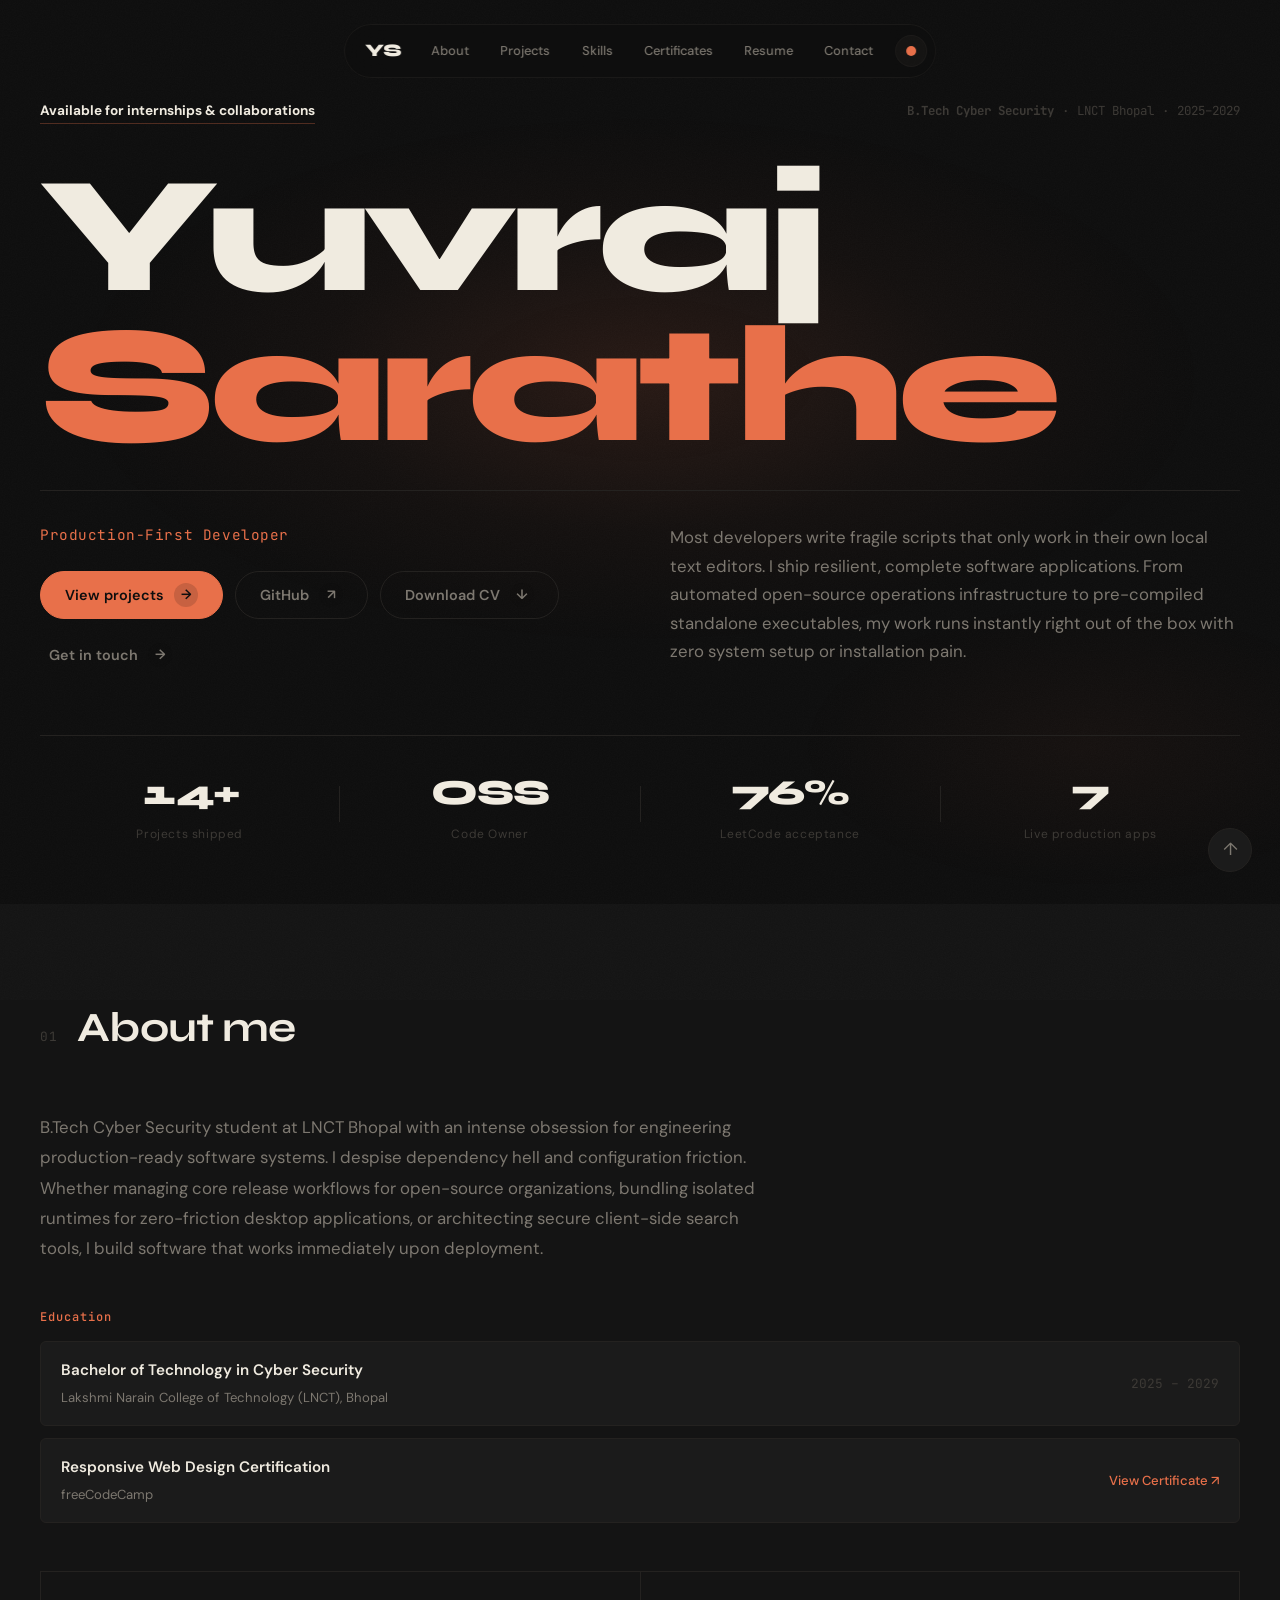
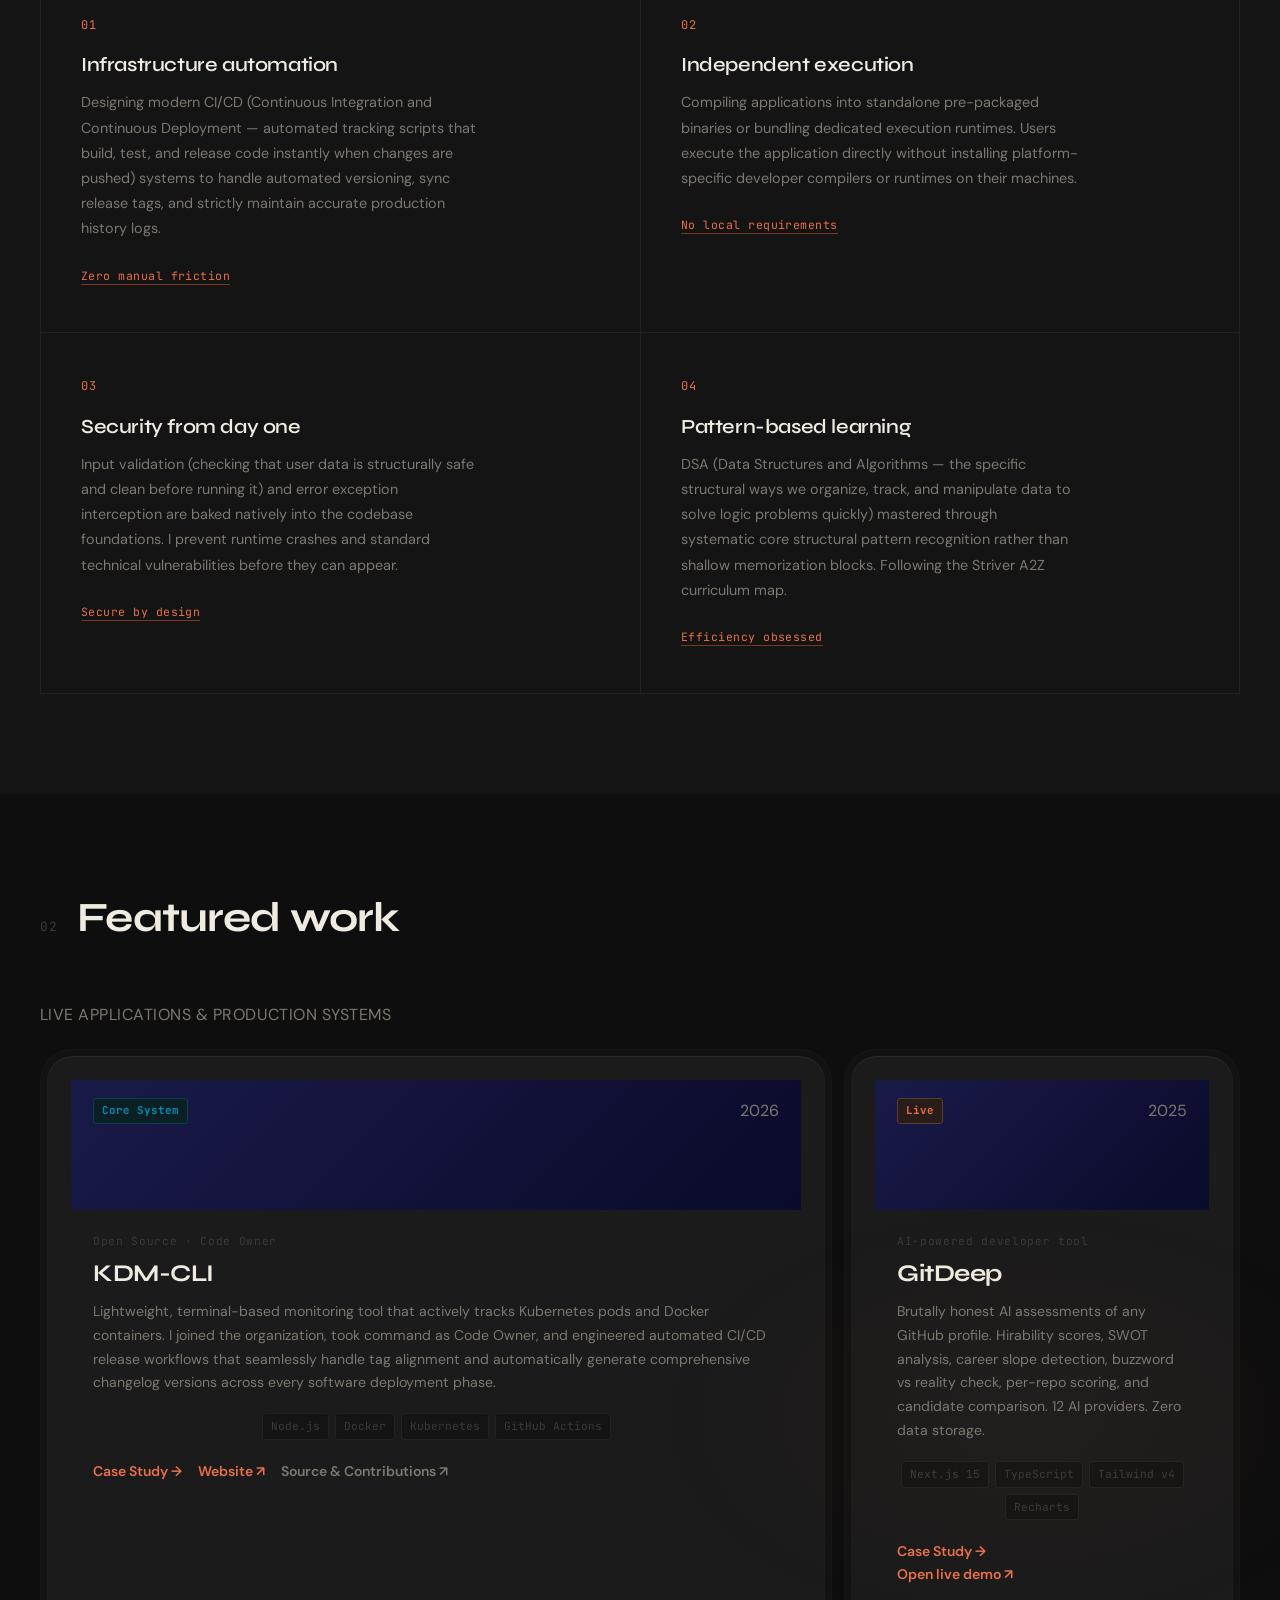
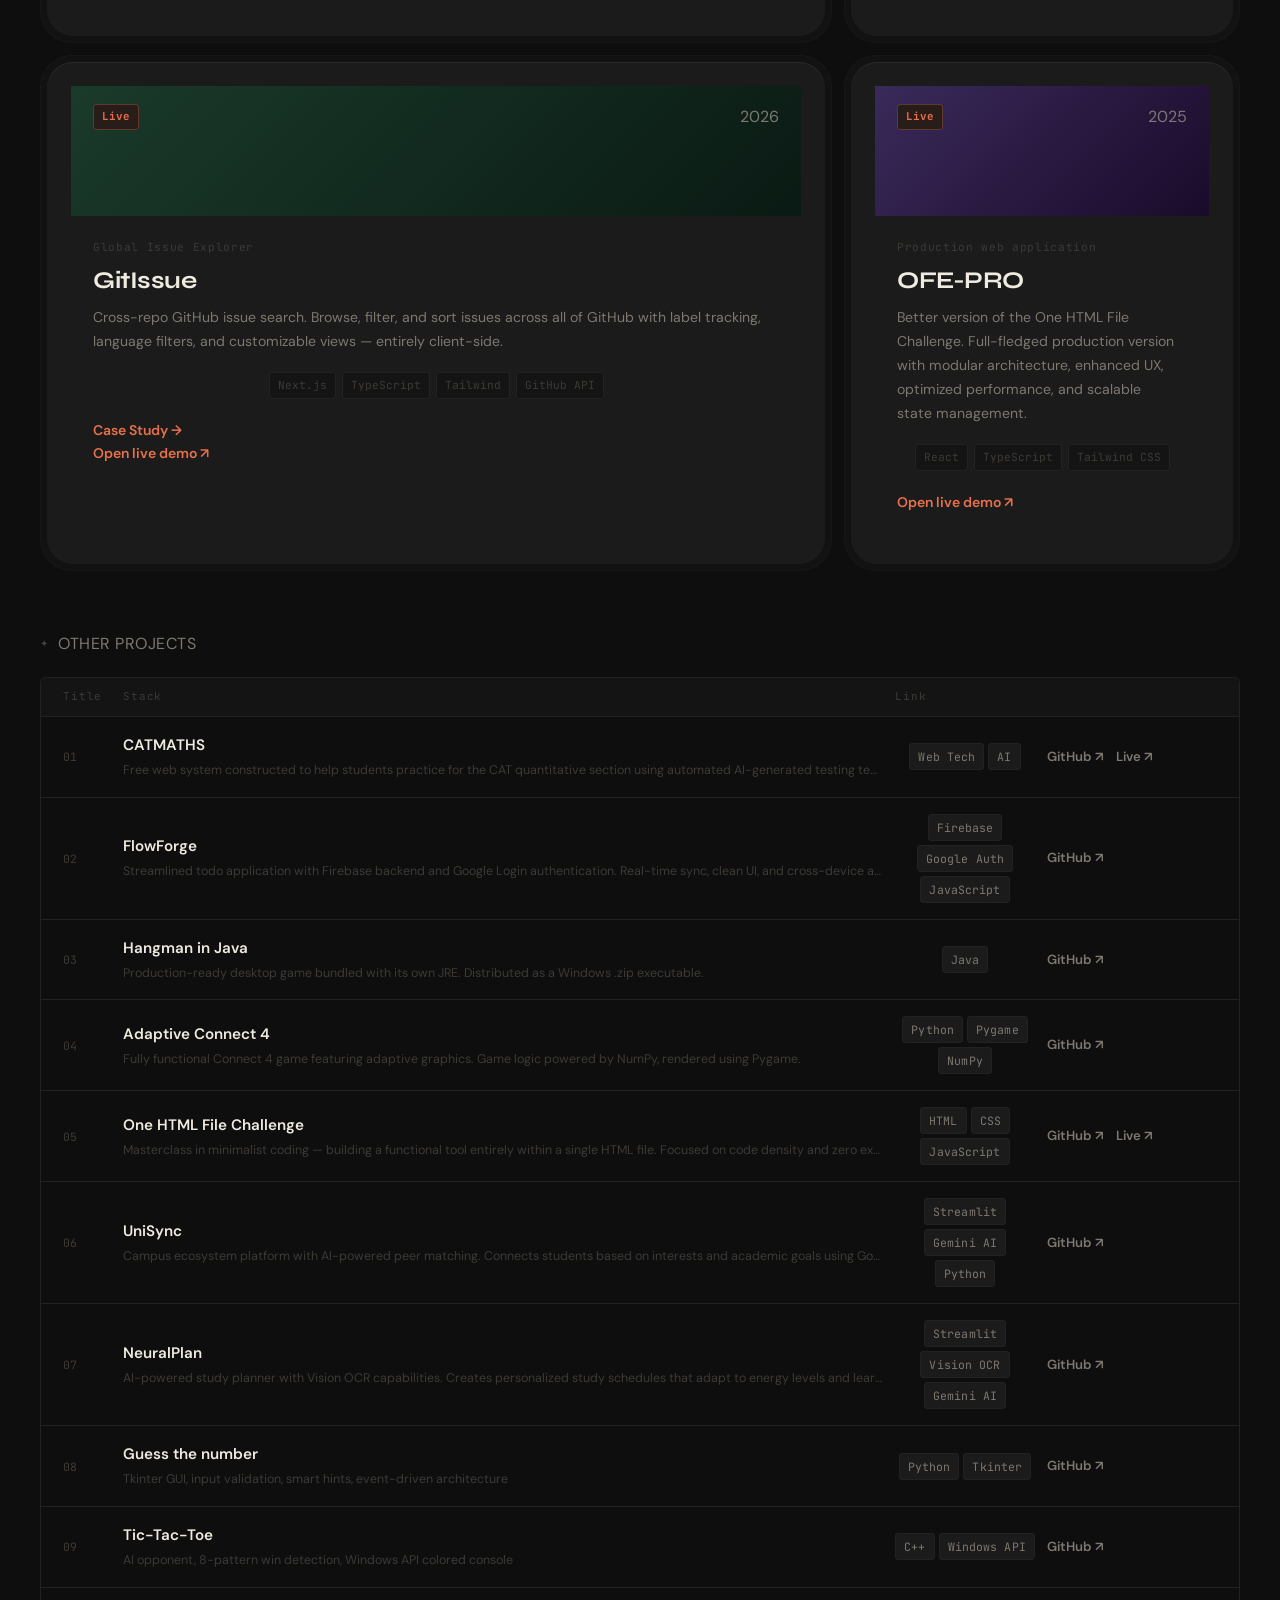
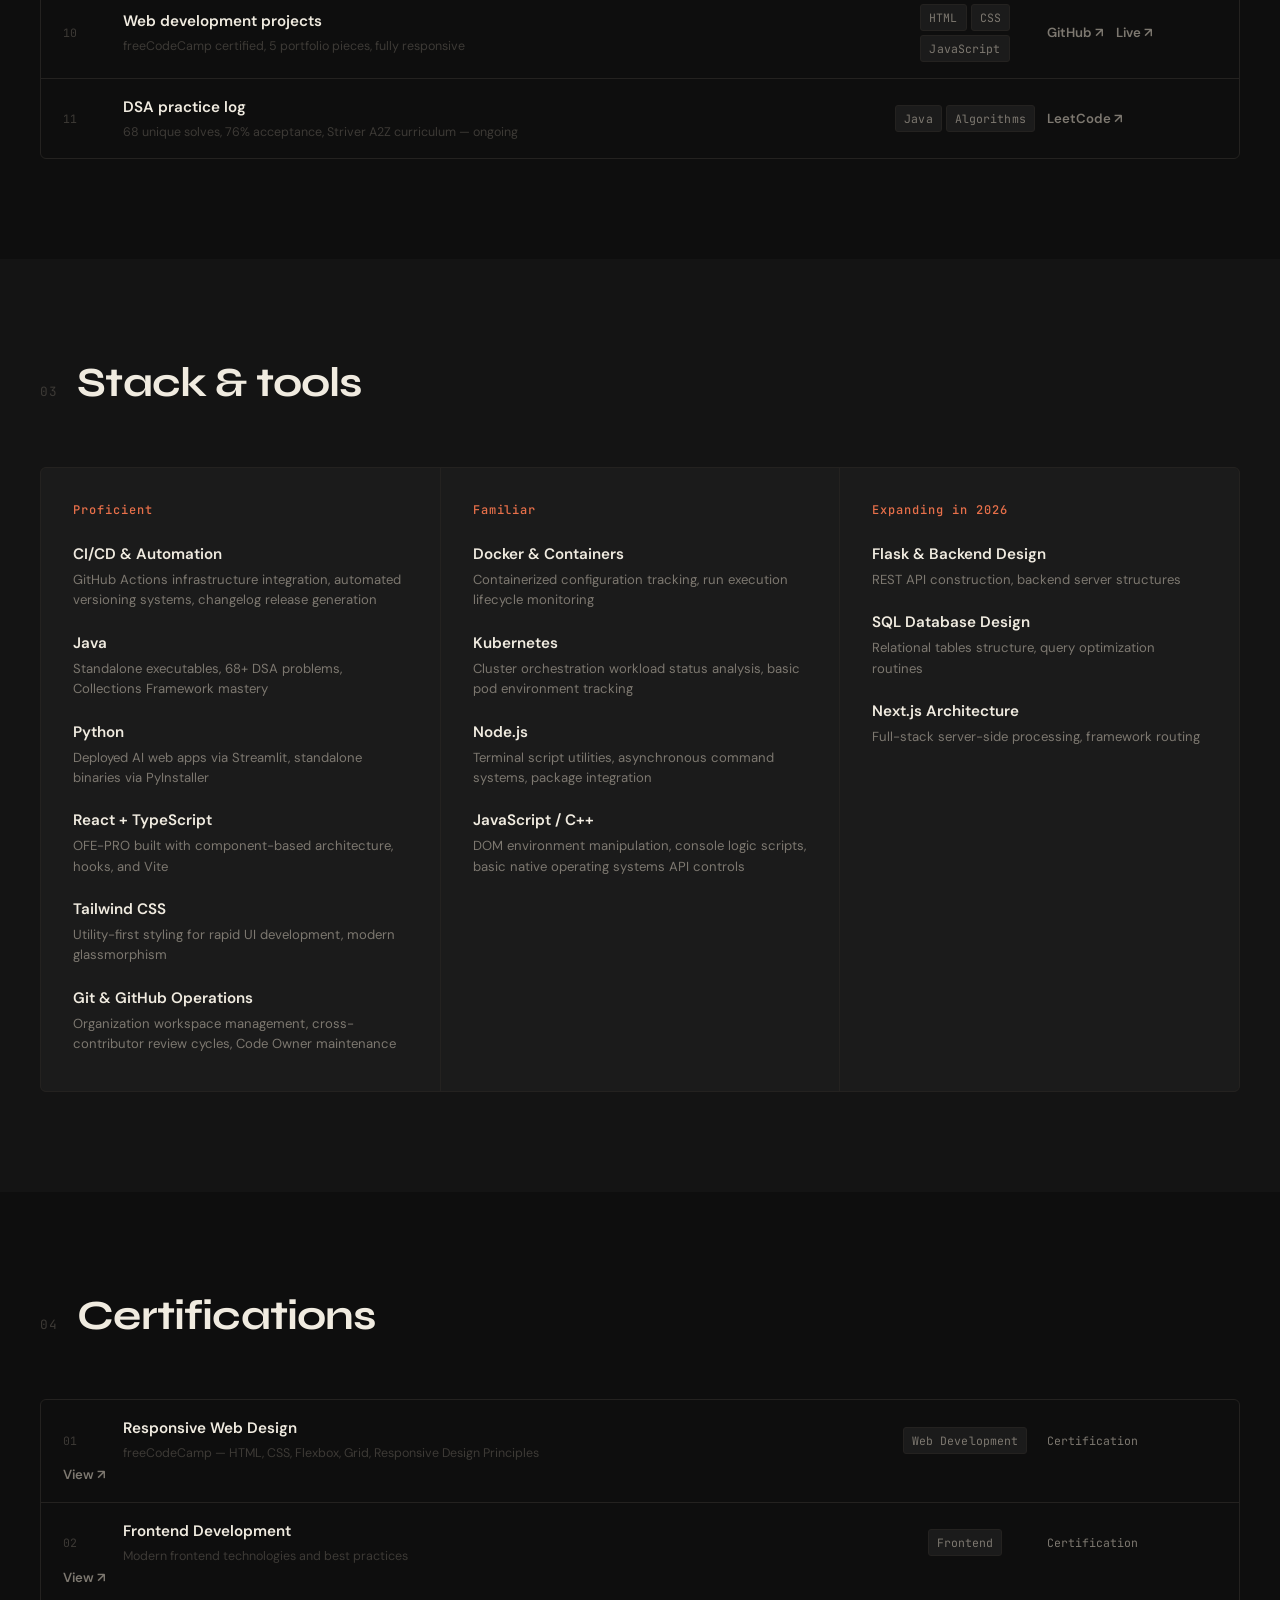
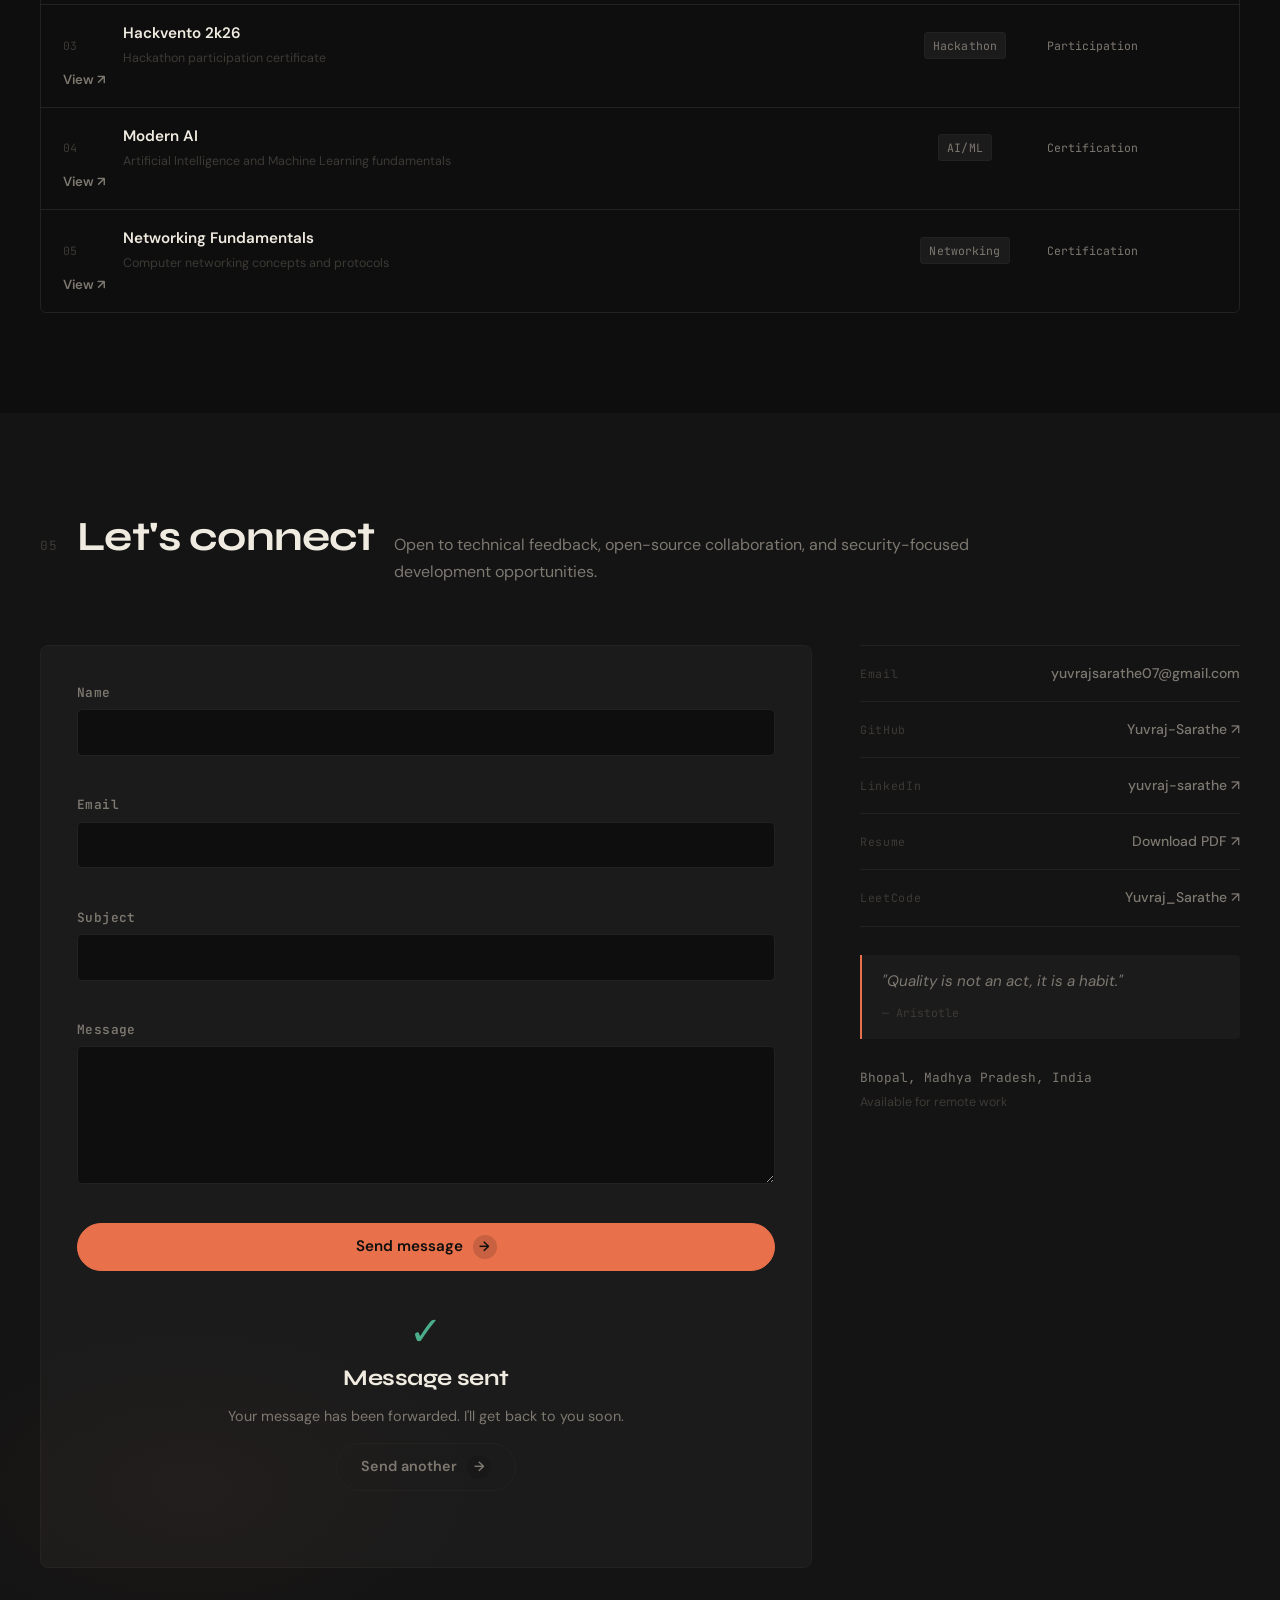
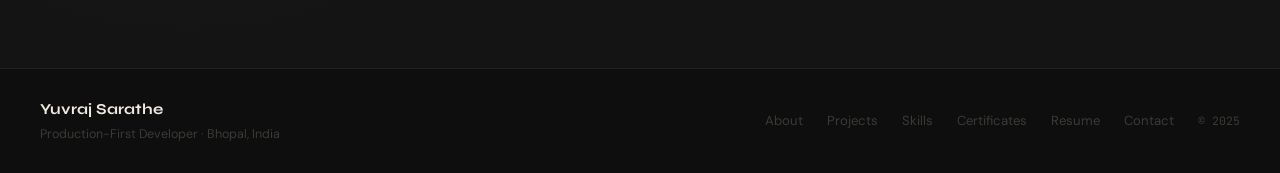
==== commit 4e55495f: "final adjustment" ====
--- a/index.html
+++ b/index.html
@@ -1,5 +1,5 @@
 <!DOCTYPE html>
-<html lang="en" data-theme="obsidian">
+<html lang="en" data-theme="obsidian" data-od-id="root">
 <head>
     <meta charset="UTF-8">
     <meta name="viewport" content="width=device-width, initial-scale=1.0">
@@ -22,136 +22,135 @@
     <link rel="icon" type="image/svg+xml" href="favicon.svg">
     <link rel="alternate icon" href="favicon.ico">
     <link rel="stylesheet" href="style.css">
-    <link rel="sitemap" type="application/xml" title="Sitemap" href="/sitemap.xml">
+    <link rel="stylesheet" href="https://cdnjs.cloudflare.com/ajax/libs/font-awesome/6.5.0/css/all.min.css">
+    <link rel="icon" href="favicon.svg" type="image/svg+xml">
 </head>
-<body>
-    <a href="#main" class="skip-link">Skip to content</a>
-
-    <div class="cursor-dot" aria-hidden="true"></div>
-    <div class="cursor-ring" aria-hidden="true"></div>
-
-    <div class="grain" aria-hidden="true"></div>
-
-    <div class="scroll-progress" id="scrollProgress" aria-hidden="true"></div>
-
-    <nav class="nav" id="nav" role="navigation" aria-label="Main navigation">
-        <div class="nav-inner">
-            <a href="#hero" class="nav-logo" aria-label="Go to top">YS</a>
-
-            <div class="nav-links">
-                <a href="#about" class="nav-link">About</a>
-                <a href="#projects" class="nav-link">Projects</a>
-                <a href="#skills" class="nav-link">Skills</a>
-                <a href="#certificates" class="nav-link">Certificates</a>
-                <a href="#contact" class="nav-link">Contact</a>
-            </div>
-
-            <div class="nav-actions">
-                <button class="theme-btn" id="themeToggle" aria-label="Switch color theme" title="Switch theme">
-                    <span class="theme-dot"></span>
+<body data-od-id="body">
+    <a href="#main" class="skip-link" data-od-id="skip-link">Skip to content</a>
+
+    <div class="grain" aria-hidden="true" data-od-id="grain"></div>
+
+    <div class="scroll-progress" id="scrollProgress" aria-hidden="true" data-od-id="scroll-progress"></div>
+
+    <nav class="nav" id="nav" role="navigation" aria-label="Main navigation" data-od-id="nav">
+        <div class="nav-inner" data-od-id="nav-inner">
+            <a href="#hero" class="nav-logo" aria-label="Go to top" data-od-id="nav-logo">YS</a>
+
+            <div class="nav-links" data-od-id="nav-links">
+                <a href="#about" class="nav-link" data-od-id="nav-link-about">About</a>
+                <a href="#projects" class="nav-link" data-od-id="nav-link-projects">Projects</a>
+                <a href="#skills" class="nav-link" data-od-id="nav-link-skills">Skills</a>
+                <a href="#certificates" class="nav-link" data-od-id="nav-link-certificates">Certificates</a>
+                <a href="resume.pdf" class="nav-link" data-od-id="nav-link-resume" download>Resume</a>
+                <a href="#contact" class="nav-link" data-od-id="nav-link-contact">Contact</a>
+            </div>
+
+            <div class="nav-actions" data-od-id="nav-actions">
+                <button class="theme-btn" id="themeToggle" aria-label="Switch color theme" title="Switch theme" data-od-id="theme-toggle">
+                    <span class="theme-dot" data-od-id="theme-dot"></span>
                 </button>
-                <button class="hamburger" id="hamburger" aria-label="Toggle mobile menu" aria-expanded="false">
-                    <span class="ham-line"></span>
-                    <span class="ham-line"></span>
-                    <span class="ham-line"></span>
+                <button class="hamburger" id="hamburger" aria-label="Toggle mobile menu" aria-expanded="false" data-od-id="hamburger">
+                    <span class="ham-line" data-od-id="ham-line-1"></span>
+                    <span class="ham-line" data-od-id="ham-line-2"></span>
+                    <span class="ham-line" data-od-id="ham-line-3"></span>
                 </button>
             </div>
         </div>
 
-        <div class="mobile-overlay" id="mobileOverlay" aria-hidden="true">
-            <nav class="mobile-links">
-                <a href="#about" class="mobile-link" role="menuitem" style="--i:0">About</a>
-                <a href="#projects" class="mobile-link" role="menuitem" style="--i:1">Projects</a>
-                <a href="#skills" class="mobile-link" role="menuitem" style="--i:2">Skills</a>
-                <a href="#certificates" class="mobile-link" role="menuitem" style="--i:3">Certificates</a>
-                <a href="#contact" class="mobile-link" role="menuitem" style="--i:4">Contact</a>
+        <div class="mobile-overlay" id="mobileOverlay" aria-hidden="true" data-od-id="mobile-overlay">
+            <nav class="mobile-links" data-od-id="mobile-links">
+                <a href="#about" class="mobile-link" role="menuitem" style="--i:0" data-od-id="mobile-link-about">About</a>
+                <a href="#projects" class="mobile-link" role="menuitem" style="--i:1" data-od-id="mobile-link-projects">Projects</a>
+                <a href="#skills" class="mobile-link" role="menuitem" style="--i:2" data-od-id="mobile-link-skills">Skills</a>
+                <a href="#certificates" class="mobile-link" role="menuitem" style="--i:3" data-od-id="mobile-link-certificates">Certificates</a>
+                <a href="resume.pdf" class="mobile-link" role="menuitem" style="--i:4" data-od-id="mobile-link-resume" download>Resume</a>
+                <a href="#contact" class="mobile-link" role="menuitem" style="--i:5" data-od-id="mobile-link-contact">Contact</a>
             </nav>
         </div>
     </nav>
 
     <main id="main">
 
-        <header id="hero" class="hero">
-            <div class="hero-inner">
-
-                <div class="hero-eyebrow" data-reveal="fade-up">
-                    <span class="status-pulse" aria-label="Currently available"></span>
-                    <span class="status-text">Available for internships &amp; collaborations</span>
-                    <span class="hero-meta">
-                        <span>B.Tech Cyber Security</span>
-                        <span class="dot-sep" aria-hidden="true">·</span>
-                        <span>LNCT Bhopal</span>
-                        <span class="dot-sep" aria-hidden="true">·</span>
-                        <span class="mono">2025–2029</span>
+        <header id="hero" class="hero" data-od-id="hero">
+            <div class="hero-inner" data-od-id="hero-inner">
+
+                <div class="hero-eyebrow" data-reveal="fade-up" data-od-id="hero-eyebrow">
+                    <span class="status-text" data-od-id="status-text">Available for internships &amp; collaborations</span>
+                    <span class="hero-meta" data-od-id="hero-meta">
+                        <span class="hero-meta-bold" data-od-id="hero-meta-degree">B.Tech Cyber Security</span>
+                        <span class="dot-sep" aria-hidden="true" data-od-id="dot-sep-1">·</span>
+                        <span data-od-id="hero-meta-college">LNCT Bhopal</span>
+                        <span class="dot-sep" aria-hidden="true" data-od-id="dot-sep-2">·</span>
+                        <span class="mono" data-od-id="hero-meta-years">2025–2029</span>
                     </span>
                 </div>
 
-                <h1 class="hero-name" aria-label="Yuvraj Sarathe">
-                    <span class="hero-name-line" data-reveal="slide-up" data-delay="1">Yuvraj</span>
-                    <span class="hero-name-line hero-name-accent" data-reveal="slide-up" data-delay="2">Sarathe</span>
+                <h1 class="hero-name" aria-label="Yuvraj Sarathe" data-od-id="hero-name">
+                    <span class="hero-name-line" data-reveal="slide-up" data-delay="1" data-od-id="hero-name-first">Yuvraj</span>
+                    <span class="hero-name-line hero-name-accent" data-reveal="slide-up" data-delay="2" data-od-id="hero-name-last">Sarathe</span>
                 </h1>
 
-                <div class="hero-rule" data-reveal="expand" data-delay="3" aria-hidden="true"></div>
-
-                <div class="hero-bottom" data-reveal="fade-up" data-delay="4">
-                    <p class="hero-role">Production-First Developer</p>
-                    <p class="hero-desc">
+                <div class="hero-rule" data-reveal="expand" data-delay="3" aria-hidden="true" data-od-id="hero-rule"></div>
+
+                <div class="hero-bottom" data-reveal="fade-up" data-delay="4" data-od-id="hero-bottom">
+                    <p class="hero-role" data-od-id="hero-role">Production-First Developer</p>
+                    <p class="hero-desc" data-od-id="hero-desc">
                         Most developers write fragile scripts that only work in their own local text editors. I ship resilient, complete software applications. From automated open-source operations infrastructure to pre-compiled standalone executables, my work runs instantly right out of the box with zero system setup or installation pain.
                     </p>
-                    <div class="hero-cta">
-                        <a href="#projects" class="btn btn-primary">
-                            <span>View projects</span>
-                            <span class="btn-icon">→</span>
+                    <div class="hero-cta" data-od-id="hero-cta">
+                        <a href="#projects" class="btn btn-primary" data-od-id="btn-view-projects">
+                            <span data-od-id="btn-view-projects-text">View projects</span>
+                            <span class="btn-icon" data-od-id="btn-view-projects-icon">→</span>
                         </a>
-                        <a href="https://github.com/Yuvraj-Sarathe" target="_blank" rel="noopener noreferrer" class="btn btn-outline">
-                            <span>GitHub</span>
-                            <span class="btn-icon">↗</span>
+                        <a href="https://github.com/Yuvraj-Sarathe" target="_blank" rel="noopener noreferrer" class="btn btn-outline" data-od-id="btn-github">
+                            <span data-od-id="btn-github-text">GitHub</span>
+                            <span class="btn-icon" data-od-id="btn-github-icon">↗</span>
                         </a>
-                        <a href="#contact" class="btn btn-text">
-                            <span>Get in touch</span>
-                            <span class="btn-icon">→</span>
+                        <a href="resume.pdf" class="btn btn-outline" data-od-id="btn-download-cv" download>
+                            <span data-od-id="btn-download-cv-text">Download CV</span>
+                            <span class="btn-icon" data-od-id="btn-download-cv-icon">↓</span>
                         </a>
-                    </div>
-                </div>
-
-                <div class="hero-stats" data-reveal="fade-up" data-delay="5">
-                    <div class="stat-item">
-                        <span class="stat-num">14+</span>
-                        <span class="stat-label">Projects shipped</span>
-                    </div>
-                    <div class="stat-sep" aria-hidden="true"></div>
-                    <div class="stat-item">
-                        <span class="stat-num">OSS</span>
-                        <span class="stat-label">Code Owner</span>
-                    </div>
-                    <div class="stat-sep" aria-hidden="true"></div>
-                    <div class="stat-item">
-                        <span class="stat-num">76%</span>
-                        <span class="stat-label">LeetCode acceptance</span>
-                    </div>
-                    <div class="stat-sep" aria-hidden="true"></div>
-                    <div class="stat-item">
-                        <span class="stat-num">4</span>
-                        <span class="stat-label">Live production apps</span>
-                    </div>
-                </div>
-
-            </div>
-            <div class="hero-scroll-hint" aria-hidden="true">
-                <span class="scroll-hint-line"></span>
-                <span class="scroll-hint-text">scroll</span>
+                        <a href="#contact" class="btn btn-text" data-od-id="btn-get-in-touch">
+                            <span data-od-id="btn-get-in-touch-text">Get in touch</span>
+                            <span class="btn-icon" data-od-id="btn-get-in-touch-icon">→</span>
+                        </a>
+                    </div>
+                </div>
+
+                <div class="hero-stats" data-reveal="fade-up" data-delay="5" data-od-id="hero-stats">
+                    <div class="stat-item" data-od-id="stat-projects">
+                        <span class="stat-num" data-od-id="stat-projects-num">14+</span>
+                        <span class="stat-label" data-od-id="stat-projects-label">Projects shipped</span>
+                    </div>
+                    <div class="stat-sep" aria-hidden="true" data-od-id="stat-sep-1"></div>
+                    <div class="stat-item" data-od-id="stat-oss">
+                        <span class="stat-num" data-od-id="stat-oss-num">OSS</span>
+                        <span class="stat-label" data-od-id="stat-oss-label">Code Owner</span>
+                    </div>
+                    <div class="stat-sep" aria-hidden="true" data-od-id="stat-sep-2"></div>
+                    <div class="stat-item" data-od-id="stat-leetcode">
+                        <span class="stat-num" data-od-id="stat-leetcode-num">76%</span>
+                        <span class="stat-label" data-od-id="stat-leetcode-label">LeetCode acceptance</span>
+                    </div>
+                    <div class="stat-sep" aria-hidden="true" data-od-id="stat-sep-3"></div>
+                    <div class="stat-item" data-od-id="stat-apps">
+                        <span class="stat-num" data-od-id="stat-apps-num">7</span>
+                        <span class="stat-label" data-od-id="stat-apps-label">Live production apps</span>
+                    </div>
+                </div>
+
             </div>
         </header>
 
-        <section id="about" class="section approach-section">
-            <div class="section-inner">
-                <div class="section-header" data-reveal="fade-up">
-                    <span class="section-num" aria-hidden="true">01</span>
-                    <h2 class="section-heading">About me</h2>
-                </div>
-
-                <div class="about-intro" data-reveal="fade-up" data-delay="1">
-                    <p class="about-bio">
+        <section id="about" class="section approach-section" data-od-id="section-about">
+            <div class="section-inner" data-od-id="about-inner">
+                <div class="section-header" data-reveal="fade-up" data-od-id="about-header">
+                    <span class="section-num" aria-hidden="true" data-od-id="about-section-num">01</span>
+                    <h2 class="section-heading" data-od-id="about-heading">About me</h2>
+                </div>
+
+                <div class="about-intro" data-reveal="fade-up" data-delay="1" data-od-id="about-intro">
+                    <p class="about-bio" data-od-id="about-bio">
                         B.Tech Cyber Security student at LNCT Bhopal with an intense obsession for engineering production-ready software systems. 
                         I despise dependency hell and configuration friction. Whether managing core release workflows for open-source organizations, 
                         bundling isolated runtimes for zero-friction desktop applications, or architecting secure client-side search tools, 
@@ -159,171 +158,170 @@
                     </p>
                 </div>
 
-                <div class="education-block" data-reveal="fade-up" data-delay="2">
-                    <h3 class="education-title">Education</h3>
-                    <div class="education-card">
-                        <div class="edu-main">
-                            <strong class="edu-degree">Bachelor of Technology in Cyber Security</strong>
-                            <span class="edu-school">Lakshmi Narain College of Technology (LNCT), Bhopal</span>
-                        </div>
-                        <div class="edu-meta">
-                            <span class="edu-year mono">2025 – 2029</span>
-                        </div>
-                    </div>
-                    <div class="education-card">
-                        <div class="edu-main">
-                            <strong class="edu-degree">Responsive Web Design Certification</strong>
-                            <span class="edu-school">freeCodeCamp</span>
-                        </div>
-                        <div class="edu-meta">
-                            <a href="https://www.freecodecamp.org/certification/mikky-mlh/responsive-web-design" target="_blank" rel="noopener noreferrer" class="edu-link">View Certificate ↗</a>
-                        </div>
-                    </div>
-                </div>
-
-                <div class="approach-grid" data-reveal="fade-up" data-delay="3">
-                    <div class="approach-item" data-reveal="fade-up" data-delay="1">
-                        <span class="approach-num" aria-hidden="true">01</span>
-                        <h3>Infrastructure automation</h3>
-                        <p>Designing modern CI/CD (Continuous Integration and Continuous Deployment — automated tracking scripts that build, test, and release code instantly when changes are pushed) systems to handle automated versioning, sync release tags, and strictly maintain accurate production history logs.</p>
-                        <span class="approach-tag">Zero manual friction</span>
-                    </div>
-
-                    <div class="approach-item" data-reveal="fade-up" data-delay="2">
-                        <span class="approach-num" aria-hidden="true">02</span>
-                        <h3>Independent execution</h3>
-                        <p>Compiling applications into standalone pre-packaged binaries or bundling dedicated execution runtimes. Users execute the application directly without installing platform-specific developer compilers or runtimes on their machines.</p>
-                        <span class="approach-tag">No local requirements</span>
-                    </div>
-
-                    <div class="approach-item" data-reveal="fade-up" data-delay="3">
-                        <span class="approach-num" aria-hidden="true">03</span>
-                        <h3>Security from day one</h3>
-                        <p>Input validation (checking that user data is structurally safe and clean before running it) and error exception interception are baked natively into the codebase foundations. I prevent runtime crashes and standard technical vulnerabilities before they can appear.</p>
-                        <span class="approach-tag">Secure by design</span>
-                    </div>
-
-                    <div class="approach-item" data-reveal="fade-up" data-delay="4">
-                        <span class="approach-num" aria-hidden="true">04</span>
-                        <h3>Pattern-based learning</h3>
-                        <p>DSA (Data Structures and Algorithms — the specific structural ways we organize, track, and manipulate data to solve logic problems quickly) mastered through systematic core structural pattern recognition rather than shallow memorization blocks. Following the Striver A2Z curriculum map.</p>
-                        <span class="approach-tag">Efficiency obsessed</span>
+                <div class="education-block" data-reveal="fade-up" data-delay="2" data-od-id="education-block">
+                    <h3 class="education-title" data-od-id="education-title">Education</h3>
+                    <div class="education-card" data-od-id="education-card-btech">
+                        <div class="edu-main" data-od-id="edu-btech-main">
+                            <strong class="edu-degree" data-od-id="edu-btech-degree">Bachelor of Technology in Cyber Security</strong>
+                            <span class="edu-school" data-od-id="edu-btech-school">Lakshmi Narain College of Technology (LNCT), Bhopal</span>
+                        </div>
+                        <div class="edu-meta" data-od-id="edu-btech-meta">
+                            <span class="edu-year mono" data-od-id="edu-btech-year">2025 – 2029</span>
+                        </div>
+                    </div>
+                    <div class="education-card" data-od-id="education-card-fcc">
+                        <div class="edu-main" data-od-id="edu-fcc-main">
+                            <strong class="edu-degree" data-od-id="edu-fcc-degree">Responsive Web Design Certification</strong>
+                            <span class="edu-school" data-od-id="edu-fcc-school">freeCodeCamp</span>
+                        </div>
+                        <div class="edu-meta" data-od-id="edu-fcc-meta">
+                            <a href="https://www.freecodecamp.org/certification/mikky-mlh/responsive-web-design" target="_blank" rel="noopener noreferrer" class="edu-link" data-od-id="edu-fcc-link">View Certificate ↗</a>
+                        </div>
+                    </div>
+                </div>
+
+                <div class="approach-grid" data-reveal="fade-up" data-delay="3" data-od-id="approach-grid">
+                    <div class="approach-item" data-reveal="fade-up" data-delay="1" data-od-id="approach-item-1">
+                        <span class="approach-num" aria-hidden="true" data-od-id="approach-num-1">01</span>
+                        <h3 data-od-id="approach-heading-1">Infrastructure automation</h3>
+                        <p data-od-id="approach-desc-1">Designing modern CI/CD (Continuous Integration and Continuous Deployment — automated tracking scripts that build, test, and release code instantly when changes are pushed) systems to handle automated versioning, sync release tags, and strictly maintain accurate production history logs.</p>
+                        <span class="approach-tag" data-od-id="approach-tag-1">Zero manual friction</span>
+                    </div>
+
+                    <div class="approach-item" data-reveal="fade-up" data-delay="2" data-od-id="approach-item-2">
+                        <span class="approach-num" aria-hidden="true" data-od-id="approach-num-2">02</span>
+                        <h3 data-od-id="approach-heading-2">Independent execution</h3>
+                        <p data-od-id="approach-desc-2">Compiling applications into standalone pre-packaged binaries or bundling dedicated execution runtimes. Users execute the application directly without installing platform-specific developer compilers or runtimes on their machines.</p>
+                        <span class="approach-tag" data-od-id="approach-tag-2">No local requirements</span>
+                    </div>
+
+                    <div class="approach-item" data-reveal="fade-up" data-delay="3" data-od-id="approach-item-3">
+                        <span class="approach-num" aria-hidden="true" data-od-id="approach-num-3">03</span>
+                        <h3 data-od-id="approach-heading-3">Security from day one</h3>
+                        <p data-od-id="approach-desc-3">Input validation (checking that user data is structurally safe and clean before running it) and error exception interception are baked natively into the codebase foundations. I prevent runtime crashes and standard technical vulnerabilities before they can appear.</p>
+                        <span class="approach-tag" data-od-id="approach-tag-3">Secure by design</span>
+                    </div>
+
+                    <div class="approach-item" data-reveal="fade-up" data-delay="4" data-od-id="approach-item-4">
+                        <span class="approach-num" aria-hidden="true" data-od-id="approach-num-4">04</span>
+                        <h3 data-od-id="approach-heading-4">Pattern-based learning</h3>
+                        <p data-od-id="approach-desc-4">DSA (Data Structures and Algorithms — the specific structural ways we organize, track, and manipulate data to solve logic problems quickly) mastered through systematic core structural pattern recognition rather than shallow memorization blocks. Following the Striver A2Z curriculum map.</p>
+                        <span class="approach-tag" data-od-id="approach-tag-4">Efficiency obsessed</span>
                     </div>
                 </div>
             </div>
         </section>
 
-        <section id="projects" class="section projects-section">
-            <div class="section-inner">
-                <div class="section-header" data-reveal="fade-up">
-                    <span class="section-num" aria-hidden="true">02</span>
-                    <h2 class="section-heading">Featured work</h2>
-                </div>
-
-                <div class="featured-block" data-reveal="fade-up" data-delay="1">
-                    <p class="featured-label">Live applications &amp; production systems</p>
-                    <div class="featured-grid">
-                        <article class="card-shell">
-                            <div class="card-core">
-                            <div class="featured-card">
-                            <div class="featured-card-top fc-top-gitdeep">
-                                <div class="fc-live" style="background: rgba(14, 165, 233, 0.2); color: #38bdf8; border: 1px solid rgba(14, 165, 233, 0.4);">
-                                    <span class="live-dot" style="background: #38bdf8; box-shadow: 0 0 8px #38bdf8;" aria-label="Production"></span>
+        <section id="projects" class="section projects-section" data-od-id="section-projects">
+            <div class="section-inner" data-od-id="projects-inner">
+                <div class="section-header" data-reveal="fade-up" data-od-id="projects-header">
+                    <span class="section-num" aria-hidden="true" data-od-id="projects-section-num">02</span>
+                    <h2 class="section-heading" data-od-id="projects-heading">Featured work</h2>
+                </div>
+
+                <div class="featured-block" data-reveal="fade-up" data-delay="1" data-od-id="featured-block">
+                    <p class="featured-label" data-od-id="featured-label">Live applications &amp; production systems</p>
+                    <div class="featured-grid" data-od-id="featured-grid">
+                        <article class="card-shell" data-od-id="card-kdm">
+                            <div class="card-core" data-od-id="card-kdm-core">
+                            <div class="featured-card" data-od-id="featured-card-kdm">
+                            <div class="featured-card-top fc-top-gitdeep" data-od-id="fc-top-kdm">
+                                <div class="fc-live fc-live-core" data-od-id="fc-live-kdm">
                                     Core System
                                 </div>
-                                <span class="fc-year">2026</span>
-                            </div>
-                            <div class="featured-card-body">
-                                <span class="fc-type">Open Source · Code Owner</span>
-                                <h3 class="fc-title">KDM-CLI</h3>
-                                <p class="fc-desc">Lightweight, terminal-based monitoring tool that actively tracks Kubernetes pods and Docker containers. I joined the organization, took command as Code Owner, and engineered automated CI/CD release workflows that seamlessly handle tag alignment and automatically generate comprehensive changelog versions across every software deployment phase.</p>
-                                <div class="fc-tech">
-                                    <span>Node.js</span>
-                                    <span>Docker</span>
-                                    <span>Kubernetes</span>
-                                    <span>GitHub Actions</span>
-                                </div>
-                                <div class="fc-links-group" style="display: flex; gap: 1rem; margin-top: auto;">
-                                    <a href="https://kdmcli.app/" target="_blank" rel="noopener noreferrer" class="fc-link">Website ↗</a>
-                                    <a href="https://github.com/KDM-cli/kdm-cli" target="_blank" rel="noopener noreferrer" class="fc-link" style="color: var(--text-muted);">Source &amp; Contributions ↗</a>
+                                <span class="fc-year" data-od-id="fc-year-kdm">2026</span>
+                            </div>
+                            <div class="featured-card-body" data-od-id="fc-body-kdm">
+                                <span class="fc-type" data-od-id="fc-type-kdm">Open Source · Code Owner</span>
+                                <h3 class="fc-title" data-od-id="fc-title-kdm">KDM-CLI</h3>
+                                <p class="fc-desc" data-od-id="fc-desc-kdm">Lightweight, terminal-based monitoring tool that actively tracks Kubernetes pods and Docker containers. I joined the organization, took command as Code Owner, and engineered automated CI/CD release workflows that seamlessly handle tag alignment and automatically generate comprehensive changelog versions across every software deployment phase.</p>
+                                <div class="fc-tech" data-od-id="fc-tech-kdm">
+                                    <span data-od-id="fc-tech-kdm-1">Node.js</span>
+                                    <span data-od-id="fc-tech-kdm-2">Docker</span>
+                                    <span data-od-id="fc-tech-kdm-3">Kubernetes</span>
+                                    <span data-od-id="fc-tech-kdm-4">GitHub Actions</span>
+                                </div>
+                                <div class="fc-links-group" style="display: flex; gap: 1rem; margin-top: auto; flex-wrap: wrap;" data-od-id="fc-links-kdm">
+                                    <a href="screens/kdm-cli.html" class="fc-link" data-od-id="fc-link-kdm-details">Case Study →</a>
+                                    <a href="https://kdmcli.app/" target="_blank" rel="noopener noreferrer" class="fc-link" data-od-id="fc-link-kdm-site">Website ↗</a>
+                                    <a href="https://github.com/KDM-cli/kdm-cli" target="_blank" rel="noopener noreferrer" class="fc-link" style="color: var(--text-muted);" data-od-id="fc-link-kdm-source">Source &amp; Contributions ↗</a>
                                 </div>
                             </div>
                             </div>
                         </div>
                         </article>
 
-                        <article class="card-shell">
-                            <div class="card-core">
-                            <div class="featured-card">
-                            <div class="featured-card-top fc-top-gitdeep">
-                                <div class="fc-live">
-                                    <span class="live-dot" aria-label="Live"></span>
+                        <article class="card-shell" data-od-id="card-gitdeep">
+                            <div class="card-core" data-od-id="card-gitdeep-core">
+                            <div class="featured-card" data-od-id="featured-card-gitdeep">
+                            <div class="featured-card-top fc-top-gitdeep" data-od-id="fc-top-gitdeep">
+                                <div class="fc-live" data-od-id="fc-live-gitdeep">
                                     Live
                                 </div>
-                                <span class="fc-year">2025</span>
-                            </div>
-                            <div class="featured-card-body">
-                                <span class="fc-type">AI-powered developer tool</span>
-                                <h3 class="fc-title">GitDeep</h3>
-                                <p class="fc-desc">Brutally honest AI assessments of any GitHub profile. Hirability scores, SWOT analysis, career slope detection, buzzword vs reality check, per-repo scoring, and candidate comparison. 12 AI providers. Zero data storage.</p>
-                                <div class="fc-tech">
-                                    <span>Next.js 15</span>
-                                    <span>TypeScript</span>
-                                    <span>Tailwind v4</span>
-                                    <span>Recharts</span>
-                                </div>
-                                <a href="https://gitdeep.vercel.app/" target="_blank" rel="noopener noreferrer" class="fc-link">Open live demo ↗</a>
+                                <span class="fc-year" data-od-id="fc-year-gitdeep">2025</span>
+                            </div>
+                            <div class="featured-card-body" data-od-id="fc-body-gitdeep">
+                                <span class="fc-type" data-od-id="fc-type-gitdeep">AI-powered developer tool</span>
+                                <h3 class="fc-title" data-od-id="fc-title-gitdeep">GitDeep</h3>
+                                <p class="fc-desc" data-od-id="fc-desc-gitdeep">Brutally honest AI assessments of any GitHub profile. Hirability scores, SWOT analysis, career slope detection, buzzword vs reality check, per-repo scoring, and candidate comparison. 12 AI providers. Zero data storage.</p>
+                                <div class="fc-tech" data-od-id="fc-tech-gitdeep">
+                                    <span data-od-id="fc-tech-gitdeep-1">Next.js 15</span>
+                                    <span data-od-id="fc-tech-gitdeep-2">TypeScript</span>
+                                    <span data-od-id="fc-tech-gitdeep-3">Tailwind v4</span>
+                                    <span data-od-id="fc-tech-gitdeep-4">Recharts</span>
+                                </div>
+                                <a href="screens/gitdeep.html" class="fc-link" data-od-id="fc-link-gitdeep-details">Case Study →</a>
+                                <a href="https://gitdeep.vercel.app/" target="_blank" rel="noopener noreferrer" class="fc-link" data-od-id="fc-link-gitdeep">Open live demo ↗</a>
                             </div>
                             </div>
                         </div>
                         </article>
 
-                        <article class="card-shell">
-                            <div class="card-core">
-                            <div class="featured-card">
-                            <div class="featured-card-top fc-top-gitissue">
-                                <div class="fc-live">
-                                    <span class="live-dot" aria-label="Live"></span>
+                        <article class="card-shell" data-od-id="card-gitissue">
+                            <div class="card-core" data-od-id="card-gitissue-core">
+                            <div class="featured-card" data-od-id="featured-card-gitissue">
+                            <div class="featured-card-top fc-top-gitissue" data-od-id="fc-top-gitissue">
+                                <div class="fc-live" data-od-id="fc-live-gitissue">
                                     Live
                                 </div>
-                                <span class="fc-year">2026</span>
-                            </div>
-                            <div class="featured-card-body">
-                                <span class="fc-type">Global Issue Explorer</span>
-                                <h3 class="fc-title">GitIssue</h3>
-                                <p class="fc-desc">Cross-repo GitHub issue search. Browse, filter, and sort issues across all of GitHub with label tracking, language filters, and customizable views — entirely client-side.</p>
-                                <div class="fc-tech">
-                                    <span>Next.js</span>
-                                    <span>TypeScript</span>
-                                    <span>Tailwind</span>
-                                    <span>GitHub API</span>
-                                </div>
-                                <a href="https://gitissue.vercel.app/" target="_blank" rel="noopener noreferrer" class="fc-link">Open live demo ↗</a>
+                                <span class="fc-year" data-od-id="fc-year-gitissue">2026</span>
+                            </div>
+                            <div class="featured-card-body" data-od-id="fc-body-gitissue">
+                                <span class="fc-type" data-od-id="fc-type-gitissue">Global Issue Explorer</span>
+                                <h3 class="fc-title" data-od-id="fc-title-gitissue">GitIssue</h3>
+                                <p class="fc-desc" data-od-id="fc-desc-gitissue">Cross-repo GitHub issue search. Browse, filter, and sort issues across all of GitHub with label tracking, language filters, and customizable views — entirely client-side.</p>
+                                <div class="fc-tech" data-od-id="fc-tech-gitissue">
+                                    <span data-od-id="fc-tech-gitissue-1">Next.js</span>
+                                    <span data-od-id="fc-tech-gitissue-2">TypeScript</span>
+                                    <span data-od-id="fc-tech-gitissue-3">Tailwind</span>
+                                    <span data-od-id="fc-tech-gitissue-4">GitHub API</span>
+                                </div>
+                                <a href="screens/gitissue.html" class="fc-link" data-od-id="fc-link-gitissue-details">Case Study →</a>
+                                <a href="https://gitissue.vercel.app/" target="_blank" rel="noopener noreferrer" class="fc-link" data-od-id="fc-link-gitissue">Open live demo ↗</a>
                             </div>
                             </div>
                         </div>
                         </article>
 
-                        <article class="card-shell">
-                            <div class="card-core">
-                            <div class="featured-card">
-                            <div class="featured-card-top fc-top-3">
-                                <div class="fc-live">
-                                    <span class="live-dot" aria-label="Live"></span>
+                        <article class="card-shell" data-od-id="card-ofe">
+                            <div class="card-core" data-od-id="card-ofe-core">
+                            <div class="featured-card" data-od-id="featured-card-ofe">
+                            <div class="featured-card-top fc-top-3" data-od-id="fc-top-ofe">
+                                <div class="fc-live" data-od-id="fc-live-ofe">
                                     Live
                                 </div>
-                                <span class="fc-year">2025</span>
-                            </div>
-                            <div class="featured-card-body">
-                                <span class="fc-type">Production web application</span>
-                                <h3 class="fc-title">OFE-PRO</h3>
-                                <p class="fc-desc">Better version of the One HTML File Challenge. Full-fledged production version with modular architecture, enhanced UX, optimized performance, and scalable state management.</p>
-                                <div class="fc-tech">
-                                    <span>React</span>
-                                    <span>TypeScript</span>
-                                    <span>Tailwind CSS</span>
-                                </div>
-                                <a href="https://ofe-pro.vercel.app/" target="_blank" rel="noopener noreferrer" class="fc-link">Open live demo ↗</a>
+                                <span class="fc-year" data-od-id="fc-year-ofe">2025</span>
+                            </div>
+                            <div class="featured-card-body" data-od-id="fc-body-ofe">
+                                <span class="fc-type" data-od-id="fc-type-ofe">Production web application</span>
+                                <h3 class="fc-title" data-od-id="fc-title-ofe">OFE-PRO</h3>
+                                <p class="fc-desc" data-od-id="fc-desc-ofe">Better version of the One HTML File Challenge. Full-fledged production version with modular architecture, enhanced UX, optimized performance, and scalable state management.</p>
+                                <div class="fc-tech" data-od-id="fc-tech-ofe">
+                                    <span data-od-id="fc-tech-ofe-1">React</span>
+                                    <span data-od-id="fc-tech-ofe-2">TypeScript</span>
+                                    <span data-od-id="fc-tech-ofe-3">Tailwind CSS</span>
+                                </div>
+                                <a href="https://ofe-pro.vercel.app/" target="_blank" rel="noopener noreferrer" class="fc-link" data-od-id="fc-link-ofe">Open live demo ↗</a>
                             </div>
                             </div>
                         </div>
@@ -331,318 +329,251 @@
                     </div>
                 </div>
 
-                <div class="project-list" data-reveal="fade-up" data-delay="2">
-                    <p class="featured-label">All projects</p>
-                    <div class="project-list-head" aria-hidden="true">
-                        <span>Title</span>
-                        <span>Stack</span>
-                        <span>Type</span>
-                        <span>Link</span>
-                    </div>
-
-                    <article class="project-row">
-                        <span class="pr-num" aria-hidden="true">01</span>
-                        <div class="pr-info">
-                            <strong class="pr-title">KDM-CLI</strong>
-                            <span class="pr-sub">Core Code Owner. Real-time terminal environment monitor for Docker workloads and Kubernetes pods. Designed automated tag orchestration and release pipeline scripts.</span>
-                        </div>
-                        <div class="pr-stack">
-                            <span class="tag">Node.js</span>
-                            <span class="tag">K8s</span>
-                            <span class="tag">CI/CD</span>
-                        </div>
-                        <span class="pr-type">OSS Infrastructure</span>
-                        <span class="pr-links">
-                            <a href="https://kdmcli.app" target="_blank" rel="noopener noreferrer" class="pr-link" aria-label="KDM Live Website">Site ↗</a>
-                            <a href="https://github.com/KDM-cli/kdm-cli" target="_blank" rel="noopener noreferrer" class="pr-link" aria-label="KDM Contributions Source">GitHub ↗</a>
+                <p class="featured-label" data-od-id="project-list-label" data-reveal="fade-up" data-delay="2"><span class="fl-badge" aria-hidden="true">✦</span> Other Projects</p>
+
+                <div class="project-list" data-reveal="fade-up" data-delay="3" data-od-id="project-list">
+                    <div class="project-list-head" aria-hidden="true" data-od-id="project-list-head">
+                        <span data-od-id="plh-title">Title</span>
+                        <span data-od-id="plh-stack">Stack</span>
+                        <span data-od-id="plh-link">Link</span>
+                    </div>
+
+                    <article class="project-row" data-od-id="pr-08">
+                        <span class="pr-num" aria-hidden="true" data-od-id="pr-num-08">01</span>
+                        <div class="pr-info" data-od-id="pr-info-08">
+                            <strong class="pr-title" data-od-id="pr-title-08">CATMATHS</strong>
+                            <span class="pr-sub" data-od-id="pr-sub-08">Free web system constructed to help students practice for the CAT quantitative section using automated AI-generated testing templates. Deployed on Vercel platforms.</span>
+                        </div>
+                        <div class="pr-stack" data-od-id="pr-stack-08">
+                            <span class="tag" data-od-id="tag-08-1">Web Tech</span>
+                            <span class="tag" data-od-id="tag-08-2">AI</span>
+                        </div>
+                        <span class="pr-links" data-od-id="pr-links-08">
+                            <a href="https://github.com/Yuvraj-Sarathe/CATMATHS" target="_blank" rel="noopener noreferrer" class="pr-link" aria-label="CATMATHS source on GitHub" data-od-id="pr-link-08-source">GitHub ↗</a>
+                            <a href="https://catmaths.vercel.app/" target="_blank" rel="noopener noreferrer" class="pr-link" aria-label="CATMATHS live demo" data-od-id="pr-link-08-live">Live ↗</a>
                         </span>
                     </article>
 
-                    <article class="project-row">
-                        <span class="pr-num" aria-hidden="true">02</span>
-                        <div class="pr-info">
-                            <strong class="pr-title">GitDeep</strong>
-                            <span class="pr-sub">AI GitHub profile analyzer — hirability scoring, SWOT, career slope, buzzword detection, 12 AI providers, zero data storage.</span>
-                        </div>
-                        <div class="pr-stack">
-                            <span class="tag">Next.js</span>
-                            <span class="tag">TypeScript</span>
-                            <span class="tag">Tailwind</span>
-                        </div>
-                        <span class="pr-type">Live web app</span>
-                        <span class="pr-links">
-                            <a href="https://gitdeep.vercel.app" target="_blank" rel="noopener noreferrer" class="pr-link" aria-label="GitDeep live demo">Live ↗</a>
-                            <a href="https://github.com/Yuvraj-Sarathe/GitDeep" target="_blank" rel="noopener noreferrer" class="pr-link" aria-label="GitDeep source">GitHub ↗</a>
+                    <article class="project-row" data-od-id="pr-09">
+                        <span class="pr-num" aria-hidden="true" data-od-id="pr-num-09">02</span>
+                        <div class="pr-info" data-od-id="pr-info-09">
+                            <strong class="pr-title" data-od-id="pr-title-09">FlowForge</strong>
+                            <span class="pr-sub" data-od-id="pr-sub-09">Streamlined todo application with Firebase backend and Google Login authentication. Real-time sync, clean UI, and cross-device access.</span>
+                        </div>
+                        <div class="pr-stack" data-od-id="pr-stack-09">
+                            <span class="tag" data-od-id="tag-09-1">Firebase</span>
+                            <span class="tag" data-od-id="tag-09-2">Google Auth</span>
+                            <span class="tag" data-od-id="tag-09-3">JavaScript</span>
+                        </div>
+                        <span class="pr-links" data-od-id="pr-links-09">
+                            <a href="https://github.com/Yuvraj-Sarathe" target="_blank" rel="noopener noreferrer" class="pr-link" aria-label="FlowForge source on GitHub" data-od-id="pr-link-09-source">GitHub ↗</a>
                         </span>
                     </article>
 
-                    <article class="project-row">
-                        <span class="pr-num" aria-hidden="true">03</span>
-                        <div class="pr-info">
-                            <strong class="pr-title">GitIssue</strong>
-                            <span class="pr-sub">Cross-repo GitHub issue search. Browse, filter, and sort issues across all of GitHub with label tracking, language filters, and customizable views — entirely client-side.</span>
-                        </div>
-                        <div class="pr-stack">
-                            <span class="tag">Next.js</span>
-                            <span class="tag">TypeScript</span>
-                            <span class="tag">Tailwind</span>
-                            <span class="tag">GitHub API</span>
-                        </div>
-                        <span class="pr-type">Live web app</span>
-                        <span class="pr-links">
-                            <a href="https://gitissue.vercel.app" target="_blank" rel="noopener noreferrer" class="pr-link" aria-label="GitIssue live demo">Live ↗</a>
-                            <a href="https://github.com/Yuvraj-Sarathe/Git-Issue" target="_blank" rel="noopener noreferrer" class="pr-link" aria-label="GitIssue source">GitHub ↗</a>
+                    <article class="project-row" data-od-id="pr-04">
+                        <span class="pr-num" aria-hidden="true" data-od-id="pr-num-04">03</span>
+                        <div class="pr-info" data-od-id="pr-info-04">
+                            <strong class="pr-title" data-od-id="pr-title-04">Hangman in Java</strong>
+                            <span class="pr-sub" data-od-id="pr-sub-04">Production-ready desktop game bundled with its own JRE. Distributed as a Windows .zip executable.</span>
+                        </div>
+                        <div class="pr-stack" data-od-id="pr-stack-04">
+                            <span class="tag" data-od-id="tag-04-1">Java</span>
+                        </div>
+                        <a href="https://github.com/Yuvraj-Sarathe/Hangman-in-Java" target="_blank" rel="noopener noreferrer" class="pr-link" aria-label="Hangman game source on GitHub" data-od-id="pr-link-04">GitHub ↗</a>
+                    </article>
+
+                    <article class="project-row" data-od-id="pr-05">
+                        <span class="pr-num" aria-hidden="true" data-od-id="pr-num-05">04</span>
+                        <div class="pr-info" data-od-id="pr-info-05">
+                            <strong class="pr-title" data-od-id="pr-title-05">Adaptive Connect 4</strong>
+                            <span class="pr-sub" data-od-id="pr-sub-05">Fully functional Connect 4 game featuring adaptive graphics. Game logic powered by NumPy, rendered using Pygame.</span>
+                        </div>
+                        <div class="pr-stack" data-od-id="pr-stack-05">
+                            <span class="tag" data-od-id="tag-05-1">Python</span>
+                            <span class="tag" data-od-id="tag-05-2">Pygame</span>
+                            <span class="tag" data-od-id="tag-05-3">NumPy</span>
+                        </div>
+                        <a href="https://github.com/Yuvraj-Sarathe/Connect4-in-Python" target="_blank" rel="noopener noreferrer" class="pr-link" aria-label="Connect Four source on GitHub" data-od-id="pr-link-05">GitHub ↗</a>
+                    </article>
+
+                    <article class="project-row" data-od-id="pr-06">
+                        <span class="pr-num" aria-hidden="true" data-od-id="pr-num-06">05</span>
+                        <div class="pr-info" data-od-id="pr-info-06">
+                            <strong class="pr-title" data-od-id="pr-title-06">One HTML File Challenge</strong>
+                            <span class="pr-sub" data-od-id="pr-sub-06">Masterclass in minimalist coding — building a functional tool entirely within a single HTML file. Focused on code density and zero external dependencies.</span>
+                        </div>
+                        <div class="pr-stack" data-od-id="pr-stack-06">
+                            <span class="tag" data-od-id="tag-06-1">HTML</span>
+                            <span class="tag" data-od-id="tag-06-2">CSS</span>
+                            <span class="tag" data-od-id="tag-06-3">JavaScript</span>
+                        </div>
+                        <span class="pr-links" data-od-id="pr-links-06">
+                            <a href="https://github.com/Yuvraj-Sarathe/OFE" target="_blank" rel="noopener noreferrer" class="pr-link" aria-label="OFE source on GitHub" data-od-id="pr-link-06-source">GitHub ↗</a>
+                            <a href="https://Yuvraj-Sarathe.github.io/OFE/" target="_blank" rel="noopener noreferrer" class="pr-link" aria-label="OFE live demo" data-od-id="pr-link-06-live">Live ↗</a>
                         </span>
                     </article>
 
-                    <article class="project-row">
-                        <span class="pr-num" aria-hidden="true">04</span>
-                        <div class="pr-info">
-                            <strong class="pr-title">Hangman in Java</strong>
-                            <span class="pr-sub">Production-ready desktop game bundled with its own JRE. Distributed as a Windows .zip executable.</span>
-                        </div>
-                        <div class="pr-stack">
-                            <span class="tag">Java</span>
-                        </div>
-                        <span class="pr-type">Standalone .exe</span>
-                        <a href="https://github.com/Yuvraj-Sarathe/Hangman-in-Java" target="_blank" rel="noopener noreferrer" class="pr-link" aria-label="Hangman game source on GitHub">GitHub ↗</a>
-                    </article>
-
-                    <article class="project-row">
-                        <span class="pr-num" aria-hidden="true">05</span>
-                        <div class="pr-info">
-                            <strong class="pr-title">Adaptive Connect 4</strong>
-                            <span class="pr-sub">Fully functional Connect 4 game featuring adaptive graphics. Game logic powered by NumPy, rendered using Pygame.</span>
-                        </div>
-                        <div class="pr-stack">
-                            <span class="tag">Python</span>
-                            <span class="tag">Pygame</span>
-                            <span class="tag">NumPy</span>
-                        </div>
-                        <span class="pr-type">Standalone binary</span>
-                        <a href="https://github.com/Yuvraj-Sarathe/Connect4-in-Python" target="_blank" rel="noopener noreferrer" class="pr-link" aria-label="Connect Four source on GitHub">GitHub ↗</a>
-                    </article>
-
-                    <article class="project-row">
-                        <span class="pr-num" aria-hidden="true">06</span>
-                        <div class="pr-info">
-                            <strong class="pr-title">One HTML File Challenge</strong>
-                            <span class="pr-sub">Masterclass in minimalist coding — building a functional tool entirely within a single HTML file. Focused on code density and zero external dependencies.</span>
-                        </div>
-                        <div class="pr-stack">
-                            <span class="tag">HTML</span>
-                            <span class="tag">CSS</span>
-                            <span class="tag">JavaScript</span>
-                        </div>
-                        <span class="pr-type">Single-file web app</span>
-                        <span class="pr-links">
-                            <a href="https://github.com/Yuvraj-Sarathe/OFE" target="_blank" rel="noopener noreferrer" class="pr-link" aria-label="OFE source on GitHub">GitHub ↗</a>
-                            <a href="https://Yuvraj-Sarathe.github.io/OFE/" target="_blank" rel="noopener noreferrer" class="pr-link" aria-label="OFE live demo">Live ↗</a>
+                    <article class="project-row" data-od-id="pr-10">
+                        <span class="pr-num" aria-hidden="true" data-od-id="pr-num-10">06</span>
+                        <div class="pr-info" data-od-id="pr-info-10">
+                            <strong class="pr-title" data-od-id="pr-title-10">UniSync</strong>
+                            <span class="pr-sub" data-od-id="pr-sub-10">Campus ecosystem platform with AI-powered peer matching. Connects students based on interests and academic goals using Google Gemini for intelligent recommendations.</span>
+                        </div>
+                        <div class="pr-stack" data-od-id="pr-stack-10">
+                            <span class="tag" data-od-id="tag-10-1">Streamlit</span>
+                            <span class="tag" data-od-id="tag-10-2">Gemini AI</span>
+                            <span class="tag" data-od-id="tag-10-3">Python</span>
+                        </div>
+                        <a href="https://github.com/Yuvraj-Sarathe/Unisync" target="_blank" rel="noopener noreferrer" class="pr-link" aria-label="UniSync source on GitHub" data-od-id="pr-link-10">GitHub ↗</a>
+                    </article>
+
+                    <article class="project-row" data-od-id="pr-11">
+                        <span class="pr-num" aria-hidden="true" data-od-id="pr-num-11">07</span>
+                        <div class="pr-info" data-od-id="pr-info-11">
+                            <strong class="pr-title" data-od-id="pr-title-11">NeuralPlan</strong>
+                            <span class="pr-sub" data-od-id="pr-sub-11">AI-powered study planner with Vision OCR capabilities. Creates personalized study schedules that adapt to energy levels and learning patterns using Gemini Vision.</span>
+                        </div>
+                        <div class="pr-stack" data-od-id="pr-stack-11">
+                            <span class="tag" data-od-id="tag-11-1">Streamlit</span>
+                            <span class="tag" data-od-id="tag-11-2">Vision OCR</span>
+                            <span class="tag" data-od-id="tag-11-3">Gemini AI</span>
+                        </div>
+                        <a href="https://github.com/Yuvraj-Sarathe/NeuralPlan" target="_blank" rel="noopener noreferrer" class="pr-link" aria-label="NeuralPlan source on GitHub" data-od-id="pr-link-11">GitHub ↗</a>
+                    </article>
+
+                    <article class="project-row" data-od-id="pr-12">
+                        <span class="pr-num" aria-hidden="true" data-od-id="pr-num-12">08</span>
+                        <div class="pr-info" data-od-id="pr-info-12">
+                            <strong class="pr-title" data-od-id="pr-title-12">Guess the number</strong>
+                            <span class="pr-sub" data-od-id="pr-sub-12">Tkinter GUI, input validation, smart hints, event-driven architecture</span>
+                        </div>
+                        <div class="pr-stack" data-od-id="pr-stack-12">
+                            <span class="tag" data-od-id="tag-12-1">Python</span>
+                            <span class="tag" data-od-id="tag-12-2">Tkinter</span>
+                        </div>
+                        <a href="https://github.com/Yuvraj-Sarathe/GuessTheNumberGame" target="_blank" rel="noopener noreferrer" class="pr-link" aria-label="Guess the Number source on GitHub" data-od-id="pr-link-12">GitHub ↗</a>
+                    </article>
+
+                    <article class="project-row" data-od-id="pr-13">
+                        <span class="pr-num" aria-hidden="true" data-od-id="pr-num-13">09</span>
+                        <div class="pr-info" data-od-id="pr-info-13">
+                            <strong class="pr-title" data-od-id="pr-title-13">Tic-Tac-Toe</strong>
+                            <span class="pr-sub" data-od-id="pr-sub-13">AI opponent, 8-pattern win detection, Windows API colored console</span>
+                        </div>
+                        <div class="pr-stack" data-od-id="pr-stack-13">
+                            <span class="tag" data-od-id="tag-13-1">C++</span>
+                            <span class="tag" data-od-id="tag-13-2">Windows API</span>
+                        </div>
+                        <a href="https://github.com/Yuvraj-Sarathe/Tic-Tac-Toe-in-CPP" target="_blank" rel="noopener noreferrer" class="pr-link" aria-label="Tic-Tac-Toe source on GitHub" data-od-id="pr-link-13">GitHub ↗</a>
+                    </article>
+
+                    <article class="project-row" data-od-id="pr-14">
+                        <span class="pr-num" aria-hidden="true" data-od-id="pr-num-14">10</span>
+                        <div class="pr-info" data-od-id="pr-info-14">
+                            <strong class="pr-title" data-od-id="pr-title-14">Web development projects</strong>
+                            <span class="pr-sub" data-od-id="pr-sub-14">freeCodeCamp certified, 5 portfolio pieces, fully responsive</span>
+                        </div>
+                        <div class="pr-stack" data-od-id="pr-stack-14">
+                            <span class="tag" data-od-id="tag-14-1">HTML</span>
+                            <span class="tag" data-od-id="tag-14-2">CSS</span>
+                            <span class="tag" data-od-id="tag-14-3">JavaScript</span>
+                        </div>
+                        <span class="pr-links" data-od-id="pr-links-14">
+                            <a href="https://github.com/Yuvraj-Sarathe/Web-Projects" target="_blank" rel="noopener noreferrer" class="pr-link" aria-label="Web Projects source on GitHub" data-od-id="pr-link-14-source">GitHub ↗</a>
+                            <a href="https://Yuvraj-Sarathe.github.io/Web-Projects/" target="_blank" rel="noopener noreferrer" class="pr-link" aria-label="Web Projects live demo" data-od-id="pr-link-14-live">Live ↗</a>
                         </span>
                     </article>
 
-                    <article class="project-row">
-                        <span class="pr-num" aria-hidden="true">07</span>
-                        <div class="pr-info">
-                            <strong class="pr-title">OFE-PRO</strong>
-                            <span class="pr-sub">Full-fledged production version with modular architecture. Enhanced UX, optimized performance, and scalable state management.</span>
-                        </div>
-                        <div class="pr-stack">
-                            <span class="tag">React</span>
-                            <span class="tag">TypeScript</span>
-                            <span class="tag">Tailwind CSS</span>
-                        </div>
-                        <span class="pr-type">Web application</span>
-                        <span class="pr-links">
-                            <a href="https://github.com/Yuvraj-Sarathe/OFE-PRO" target="_blank" rel="noopener noreferrer" class="pr-link" aria-label="OFE-PRO source on GitHub">GitHub ↗</a>
-                            <a href="https://ofe-pro.vercel.app/" target="_blank" rel="noopener noreferrer" class="pr-link" aria-label="OFE-PRO live demo">Live ↗</a>
-                        </span>
-                    </article>
-
-                    <article class="project-row">
-                        <span class="pr-num" aria-hidden="true">08</span>
-                        <div class="pr-info">
-                            <strong class="pr-title">CATMATHS</strong>
-                            <span class="pr-sub">Free web system constructed to help students practice for the CAT quantitative section using automated AI-generated testing templates. Deployed on Vercel platforms.</span>
-                        </div>
-                        <div class="pr-stack">
-                            <span class="tag">Web Tech</span>
-                            <span class="tag">AI</span>
-                        </div>
-                        <span class="pr-type">Live web app</span>
-                        <span class="pr-links">
-                            <a href="https://github.com/Yuvraj-Sarathe/CATMATHS" target="_blank" rel="noopener noreferrer" class="pr-link" aria-label="CATMATHS source on GitHub">GitHub ↗</a>
-                            <a href="https://catmaths.vercel.app/" target="_blank" rel="noopener noreferrer" class="pr-link" aria-label="CATMATHS live demo">Live ↗</a>
-                        </span>
-                    </article>
-
-                    <article class="project-row">
-                        <span class="pr-num" aria-hidden="true">09</span>
-                        <div class="pr-info">
-                            <strong class="pr-title">UniSync</strong>
-                            <span class="pr-sub">Campus ecosystem platform with AI-powered peer matching. Connects students based on interests and academic goals using Google Gemini for intelligent recommendations.</span>
-                        </div>
-                        <div class="pr-stack">
-                            <span class="tag">Streamlit</span>
-                            <span class="tag">Gemini AI</span>
-                            <span class="tag">Python</span>
-                        </div>
-                        <span class="pr-type">Hackathon project</span>
-                        <a href="https://github.com/Yuvraj-Sarathe/Unisync" target="_blank" rel="noopener noreferrer" class="pr-link" aria-label="UniSync source on GitHub">GitHub ↗</a>
-                    </article>
-
-                    <article class="project-row">
-                        <span class="pr-num" aria-hidden="true">10</span>
-                        <div class="pr-info">
-                            <strong class="pr-title">NeuralPlan</strong>
-                            <span class="pr-sub">AI-powered study planner with Vision OCR capabilities. Creates personalized study schedules that adapt to energy levels and learning patterns using Gemini Vision.</span>
-                        </div>
-                        <div class="pr-stack">
-                            <span class="tag">Streamlit</span>
-                            <span class="tag">Vision OCR</span>
-                            <span class="tag">Gemini AI</span>
-                        </div>
-                        <span class="pr-type">Hackathon project</span>
-                        <a href="https://github.com/Yuvraj-Sarathe/NeuralPlan" target="_blank" rel="noopener noreferrer" class="pr-link" aria-label="NeuralPlan source on GitHub">GitHub ↗</a>
-                    </article>
-
-                    <article class="project-row">
-                        <span class="pr-num" aria-hidden="true">11</span>
-                        <div class="pr-info">
-                            <strong class="pr-title">Guess the number</strong>
-                            <span class="pr-sub">Tkinter GUI, input validation, smart hints, event-driven architecture</span>
-                        </div>
-                        <div class="pr-stack">
-                            <span class="tag">Python</span>
-                            <span class="tag">Tkinter</span>
-                        </div>
-                        <span class="pr-type">GUI application</span>
-                        <a href="https://github.com/Yuvraj-Sarathe/GuessTheNumberGame" target="_blank" rel="noopener noreferrer" class="pr-link" aria-label="Guess the Number source on GitHub">GitHub ↗</a>
-                    </article>
-
-                    <article class="project-row">
-                        <span class="pr-num" aria-hidden="true">12</span>
-                        <div class="pr-info">
-                            <strong class="pr-title">Tic-Tac-Toe</strong>
-                            <span class="pr-sub">AI opponent, 8-pattern win detection, Windows API colored console</span>
-                        </div>
-                        <div class="pr-stack">
-                            <span class="tag">C++</span>
-                            <span class="tag">Windows API</span>
-                        </div>
-                        <span class="pr-type">Console game</span>
-                        <a href="https://github.com/Yuvraj-Sarathe/Tic-Tac-Toe-in-CPP" target="_blank" rel="noopener noreferrer" class="pr-link" aria-label="Tic-Tac-Toe source on GitHub">GitHub ↗</a>
-                    </article>
-
-                    <article class="project-row">
-                        <span class="pr-num" aria-hidden="true">13</span>
-                        <div class="pr-info">
-                            <strong class="pr-title">Web development projects</strong>
-                            <span class="pr-sub">freeCodeCamp certified, 5 portfolio pieces, fully responsive</span>
-                        </div>
-                        <div class="pr-stack">
-                            <span class="tag">HTML</span>
-                            <span class="tag">CSS</span>
-                            <span class="tag">JavaScript</span>
-                        </div>
-                        <span class="pr-type">Web collection</span>
-                        <span class="pr-links">
-                            <a href="https://github.com/Yuvraj-Sarathe/Web-Projects" target="_blank" rel="noopener noreferrer" class="pr-link" aria-label="Web Projects source on GitHub">GitHub ↗</a>
-                            <a href="https://Yuvraj-Sarathe.github.io/Web-Projects/" target="_blank" rel="noopener noreferrer" class="pr-link" aria-label="Web Projects live demo">Live ↗</a>
-                        </span>
-                    </article>
-
-                    <article class="project-row">
-                        <span class="pr-num" aria-hidden="true">14</span>
-                        <div class="pr-info">
-                            <strong class="pr-title">DSA practice log</strong>
-                            <span class="pr-sub">68 unique solves, 76% acceptance, Striver A2Z curriculum — ongoing</span>
-                        </div>
-                        <div class="pr-stack">
-                            <span class="tag">Java</span>
-                            <span class="tag">Algorithms</span>
-                        </div>
-                        <span class="pr-type">Ongoing</span>
-                        <a href="https://leetcode.com/u/Yuvraj_Sarathe/" target="_blank" rel="noopener noreferrer" class="pr-link" aria-label="LeetCode profile">LeetCode ↗</a>
+                    <article class="project-row" data-od-id="pr-15">
+                        <span class="pr-num" aria-hidden="true" data-od-id="pr-num-15">11</span>
+                        <div class="pr-info" data-od-id="pr-info-15">
+                            <strong class="pr-title" data-od-id="pr-title-15">DSA practice log</strong>
+                            <span class="pr-sub" data-od-id="pr-sub-15">68 unique solves, 76% acceptance, Striver A2Z curriculum — ongoing</span>
+                        </div>
+                        <div class="pr-stack" data-od-id="pr-stack-15">
+                            <span class="tag" data-od-id="tag-15-1">Java</span>
+                            <span class="tag" data-od-id="tag-15-2">Algorithms</span>
+                        </div>
+                        <a href="https://leetcode.com/u/Yuvraj_Sarathe/" target="_blank" rel="noopener noreferrer" class="pr-link" aria-label="LeetCode profile" data-od-id="pr-link-15">LeetCode ↗</a>
                     </article>
                 </div>
             </div>
         </section>
 
-        <section id="skills" class="section skills-section">
-            <div class="section-inner">
-                <div class="section-header" data-reveal="fade-up">
-                    <span class="section-num" aria-hidden="true">03</span>
-                    <h2 class="section-heading">Stack &amp; tools</h2>
-                </div>
-
-                <div class="skills-cols">
-                    <div class="skills-col" data-reveal="fade-up" data-delay="1">
-                        <h3 class="skills-col-title">Proficient</h3>
-                        <ul class="skills-list">
-                            <li>
-                                <strong class="skill-name">CI/CD &amp; Automation</strong>
-                                <span class="skill-note">GitHub Actions infrastructure integration, automated versioning systems, changelog release generation</span>
-                            </li>
-                            <li>
-                                <strong class="skill-name">Java</strong>
-                                <span class="skill-note">Standalone executables, 68+ DSA problems, Collections Framework mastery</span>
-                            </li>
-                            <li>
-                                <strong class="skill-name">Python</strong>
-                                <span class="skill-note">Deployed AI web apps via Streamlit, standalone binaries via PyInstaller</span>
-                            </li>
-                            <li>
-                                <strong class="skill-name">React + TypeScript</strong>
-                                <span class="skill-note">OFE-PRO built with component-based architecture, hooks, and Vite</span>
-                            </li>
-                            <li>
-                                <strong class="skill-name">Tailwind CSS</strong>
-                                <span class="skill-note">Utility-first styling for rapid UI development, modern glassmorphism</span>
-                            </li>
-                            <li>
-                                <strong class="skill-name">Git &amp; GitHub Operations</strong>
-                                <span class="skill-note">Organization workspace management, cross-contributor review cycles, Code Owner maintenance</span>
+        <section id="skills" class="section skills-section" data-od-id="section-skills">
+            <div class="section-inner" data-od-id="skills-inner">
+                <div class="section-header" data-reveal="fade-up" data-od-id="skills-header">
+                    <span class="section-num" aria-hidden="true" data-od-id="skills-section-num">03</span>
+                    <h2 class="section-heading" data-od-id="skills-heading">Stack &amp; tools</h2>
+                </div>
+
+                <div class="skills-cols" data-od-id="skills-cols">
+                    <div class="skills-col" data-reveal="fade-up" data-delay="1" data-od-id="skills-col-proficient">
+                        <h3 class="skills-col-title" data-od-id="skills-col-title-proficient">Proficient</h3>
+                        <ul class="skills-list" data-od-id="skills-list-proficient">
+                            <li data-od-id="skill-ci-cd">
+                                <strong class="skill-name" data-od-id="skill-name-ci-cd">CI/CD &amp; Automation</strong>
+                                <span class="skill-note" data-od-id="skill-note-ci-cd">GitHub Actions infrastructure integration, automated versioning systems, changelog release generation</span>
+                            </li>
+                            <li data-od-id="skill-java">
+                                <strong class="skill-name" data-od-id="skill-name-java">Java</strong>
+                                <span class="skill-note" data-od-id="skill-note-java">Standalone executables, 68+ DSA problems, Collections Framework mastery</span>
+                            </li>
+                            <li data-od-id="skill-python">
+                                <strong class="skill-name" data-od-id="skill-name-python">Python</strong>
+                                <span class="skill-note" data-od-id="skill-note-python">Deployed AI web apps via Streamlit, standalone binaries via PyInstaller</span>
+                            </li>
+                            <li data-od-id="skill-react-ts">
+                                <strong class="skill-name" data-od-id="skill-name-react-ts">React + TypeScript</strong>
+                                <span class="skill-note" data-od-id="skill-note-react-ts">OFE-PRO built with component-based architecture, hooks, and Vite</span>
+                            </li>
+                            <li data-od-id="skill-tailwind">
+                                <strong class="skill-name" data-od-id="skill-name-tailwind">Tailwind CSS</strong>
+                                <span class="skill-note" data-od-id="skill-note-tailwind">Utility-first styling for rapid UI development, modern glassmorphism</span>
+                            </li>
+                            <li data-od-id="skill-git">
+                                <strong class="skill-name" data-od-id="skill-name-git">Git &amp; GitHub Operations</strong>
+                                <span class="skill-note" data-od-id="skill-note-git">Organization workspace management, cross-contributor review cycles, Code Owner maintenance</span>
                             </li>
                         </ul>
                     </div>
 
-                    <div class="skills-col" data-reveal="fade-up" data-delay="2">
-                        <h3 class="skills-col-title">Familiar</h3>
-                        <ul class="skills-list">
-                            <li>
-                                <strong class="skill-name">Docker &amp; Containers</strong>
-                                <span class="skill-note">Containerized configuration tracking, run execution lifecycle monitoring</span>
-                            </li>
-                            <li>
-                                <strong class="skill-name">Kubernetes</strong>
-                                <span class="skill-note">Cluster orchestration workload status analysis, basic pod environment tracking</span>
-                            </li>
-                            <li>
-                                <strong class="skill-name">Node.js</strong>
-                                <span class="skill-note">Terminal script utilities, asynchronous command systems, package integration</span>
-                            </li>
-                            <li>
-                                <strong class="skill-name">JavaScript / C++</strong>
-                                <span class="skill-note">DOM environment manipulation, console logic scripts, basic native operating systems API controls</span>
+                    <div class="skills-col" data-reveal="fade-up" data-delay="2" data-od-id="skills-col-familiar">
+                        <h3 class="skills-col-title" data-od-id="skills-col-title-familiar">Familiar</h3>
+                        <ul class="skills-list" data-od-id="skills-list-familiar">
+                            <li data-od-id="skill-docker">
+                                <strong class="skill-name" data-od-id="skill-name-docker">Docker &amp; Containers</strong>
+                                <span class="skill-note" data-od-id="skill-note-docker">Containerized configuration tracking, run execution lifecycle monitoring</span>
+                            </li>
+                            <li data-od-id="skill-k8s">
+                                <strong class="skill-name" data-od-id="skill-name-k8s">Kubernetes</strong>
+                                <span class="skill-note" data-od-id="skill-note-k8s">Cluster orchestration workload status analysis, basic pod environment tracking</span>
+                            </li>
+                            <li data-od-id="skill-nodejs">
+                                <strong class="skill-name" data-od-id="skill-name-nodejs">Node.js</strong>
+                                <span class="skill-note" data-od-id="skill-note-nodejs">Terminal script utilities, asynchronous command systems, package integration</span>
+                            </li>
+                            <li data-od-id="skill-js-cpp">
+                                <strong class="skill-name" data-od-id="skill-name-js-cpp">JavaScript / C++</strong>
+                                <span class="skill-note" data-od-id="skill-note-js-cpp">DOM environment manipulation, console logic scripts, basic native operating systems API controls</span>
                             </li>
                         </ul>
                     </div>
 
-                    <div class="skills-col" data-reveal="fade-up" data-delay="3">
-                        <h3 class="skills-col-title">Expanding in 2026</h3>
-                        <ul class="skills-list">
-                            <li>
-                                <strong class="skill-name">Flask &amp; Backend Design</strong>
-                                <span class="skill-note">REST API construction, backend server structures</span>
-                            </li>
-                            <li>
-                                <strong class="skill-name">SQL Database Design</strong>
-                                <span class="skill-note">Relational tables structure, query optimization routines</span>
-                            </li>
-                            <li>
-                                <strong class="skill-name">Next.js Architecture</strong>
-                                <span class="skill-note">Full-stack server-side processing, framework routing</span>
+                    <div class="skills-col" data-reveal="fade-up" data-delay="3" data-od-id="skills-col-expanding">
+                        <h3 class="skills-col-title" data-od-id="skills-col-title-expanding">Expanding in 2026</h3>
+                        <ul class="skills-list" data-od-id="skills-list-expanding">
+                            <li data-od-id="skill-flask">
+                                <strong class="skill-name" data-od-id="skill-name-flask">Flask &amp; Backend Design</strong>
+                                <span class="skill-note" data-od-id="skill-note-flask">REST API construction, backend server structures</span>
+                            </li>
+                            <li data-od-id="skill-sql">
+                                <strong class="skill-name" data-od-id="skill-name-sql">SQL Database Design</strong>
+                                <span class="skill-note" data-od-id="skill-note-sql">Relational tables structure, query optimization routines</span>
+                            </li>
+                            <li data-od-id="skill-nextjs">
+                                <strong class="skill-name" data-od-id="skill-name-nextjs">Next.js Architecture</strong>
+                                <span class="skill-note" data-od-id="skill-note-nextjs">Full-stack server-side processing, framework routing</span>
                             </li>
                         </ul>
                     </div>
@@ -650,162 +581,166 @@
             </div>
         </section>
 
-        <section id="certificates" class="section certificates-section">
-            <div class="section-inner">
-                <div class="section-header" data-reveal="fade-up">
-                    <span class="section-num" aria-hidden="true">04</span>
-                    <h2 class="section-heading">Certifications</h2>
-                </div>
-
-                <div class="project-list" data-reveal="fade-up" data-delay="1">
-                    <article class="project-row">
-                        <span class="pr-num" aria-hidden="true">01</span>
-                        <div class="pr-info">
-                            <strong class="pr-title">Responsive Web Design</strong>
-                            <span class="pr-sub">freeCodeCamp — HTML, CSS, Flexbox, Grid, Responsive Design Principles</span>
-                        </div>
-                        <div class="pr-stack">
-                            <span class="tag">Web Development</span>
-                        </div>
-                        <span class="pr-type">Certification</span>
-                        <a href="https://www.freecodecamp.org/certification/mikky-mlh/responsive-web-design" target="_blank" rel="noopener noreferrer" class="pr-link" aria-label="View Certificate">View ↗</a>
-                    </article>
-
-                    <article class="project-row">
-                        <span class="pr-num" aria-hidden="true">02</span>
-                        <div class="pr-info">
-                            <strong class="pr-title">Frontend Development</strong>
-                            <span class="pr-sub">Modern frontend technologies and best practices</span>
-                        </div>
-                        <div class="pr-stack">
-                            <span class="tag">Frontend</span>
-                        </div>
-                        <span class="pr-type">Certification</span>
-                        <a href="Certificates/Frontend.png" target="_blank" rel="noopener noreferrer" class="pr-link" aria-label="View Certificate">View ↗</a>
-                    </article>
-
-                    <article class="project-row">
-                        <span class="pr-num" aria-hidden="true">03</span>
-                        <div class="pr-info">
-                            <strong class="pr-title">Hackvento 2k26</strong>
-                            <span class="pr-sub">Hackathon participation certificate</span>
-                        </div>
-                        <div class="pr-stack">
-                            <span class="tag">Hackathon</span>
-                        </div>
-                        <span class="pr-type">Participation</span>
-                        <a href="Certificates/Hackvento2k26.png" target="_blank" rel="noopener noreferrer" class="pr-link" aria-label="View Certificate">View ↗</a>
-                    </article>
-
-                    <article class="project-row">
-                        <span class="pr-num" aria-hidden="true">04</span>
-                        <div class="pr-info">
-                            <strong class="pr-title">Modern AI</strong>
-                            <span class="pr-sub">Artificial Intelligence and Machine Learning fundamentals</span>
-                        </div>
-                        <div class="pr-stack">
-                            <span class="tag">AI/ML</span>
-                        </div>
-                        <span class="pr-type">Certification</span>
-                        <a href="Certificates/ModernAI.pdf" target="_blank" rel="noopener noreferrer" class="pr-link" aria-label="View Certificate">View ↗</a>
-                    </article>
-
-                    <article class="project-row">
-                        <span class="pr-num" aria-hidden="true">05</span>
-                        <div class="pr-info">
-                            <strong class="pr-title">Networking Fundamentals</strong>
-                            <span class="pr-sub">Computer networking concepts and protocols</span>
-                        </div>
-                        <div class="pr-stack">
-                            <span class="tag">Networking</span>
-                        </div>
-                        <span class="pr-type">Certification</span>
-                        <a href="Certificates/NetworkingCert.pdf" target="_blank" rel="noopener noreferrer" class="pr-link" aria-label="View Certificate">View ↗</a>
+        <section id="certificates" class="section certificates-section" data-od-id="section-certificates">
+            <div class="section-inner" data-od-id="certificates-inner">
+                <div class="section-header" data-reveal="fade-up" data-od-id="certificates-header">
+                    <span class="section-num" aria-hidden="true" data-od-id="certificates-section-num">04</span>
+                    <h2 class="section-heading" data-od-id="certificates-heading">Certifications</h2>
+                </div>
+
+                <div class="project-list" data-reveal="fade-up" data-delay="1" data-od-id="certificates-list">
+                    <article class="project-row" data-od-id="cert-01">
+                        <span class="pr-num" aria-hidden="true" data-od-id="cert-num-01">01</span>
+                        <div class="pr-info" data-od-id="cert-info-01">
+                            <strong class="pr-title" data-od-id="cert-title-01">Responsive Web Design</strong>
+                            <span class="pr-sub" data-od-id="cert-sub-01">freeCodeCamp — HTML, CSS, Flexbox, Grid, Responsive Design Principles</span>
+                        </div>
+                        <div class="pr-stack" data-od-id="cert-stack-01">
+                            <span class="tag" data-od-id="cert-tag-01">Web Development</span>
+                        </div>
+                        <span class="pr-type" data-od-id="cert-type-01">Certification</span>
+                        <a href="https://www.freecodecamp.org/certification/mikky-mlh/responsive-web-design" target="_blank" rel="noopener noreferrer" class="pr-link" aria-label="View Certificate" data-od-id="cert-link-01">View ↗</a>
+                    </article>
+
+                    <article class="project-row" data-od-id="cert-02">
+                        <span class="pr-num" aria-hidden="true" data-od-id="cert-num-02">02</span>
+                        <div class="pr-info" data-od-id="cert-info-02">
+                            <strong class="pr-title" data-od-id="cert-title-02">Frontend Development</strong>
+                            <span class="pr-sub" data-od-id="cert-sub-02">Modern frontend technologies and best practices</span>
+                        </div>
+                        <div class="pr-stack" data-od-id="cert-stack-02">
+                            <span class="tag" data-od-id="cert-tag-02">Frontend</span>
+                        </div>
+                        <span class="pr-type" data-od-id="cert-type-02">Certification</span>
+                        <a href="Certificates/Frontend.png" target="_blank" rel="noopener noreferrer" class="pr-link" aria-label="View Certificate" data-od-id="cert-link-02">View ↗</a>
+                    </article>
+
+                    <article class="project-row" data-od-id="cert-03">
+                        <span class="pr-num" aria-hidden="true" data-od-id="cert-num-03">03</span>
+                        <div class="pr-info" data-od-id="cert-info-03">
+                            <strong class="pr-title" data-od-id="cert-title-03">Hackvento 2k26</strong>
+                            <span class="pr-sub" data-od-id="cert-sub-03">Hackathon participation certificate</span>
+                        </div>
+                        <div class="pr-stack" data-od-id="cert-stack-03">
+                            <span class="tag" data-od-id="cert-tag-03">Hackathon</span>
+                        </div>
+                        <span class="pr-type" data-od-id="cert-type-03">Participation</span>
+                        <a href="Certificates/Hackvento2k26.png" target="_blank" rel="noopener noreferrer" class="pr-link" aria-label="View Certificate" data-od-id="cert-link-03">View ↗</a>
+                    </article>
+
+                    <article class="project-row" data-od-id="cert-04">
+                        <span class="pr-num" aria-hidden="true" data-od-id="cert-num-04">04</span>
+                        <div class="pr-info" data-od-id="cert-info-04">
+                            <strong class="pr-title" data-od-id="cert-title-04">Modern AI</strong>
+                            <span class="pr-sub" data-od-id="cert-sub-04">Artificial Intelligence and Machine Learning fundamentals</span>
+                        </div>
+                        <div class="pr-stack" data-od-id="cert-stack-04">
+                            <span class="tag" data-od-id="cert-tag-04">AI/ML</span>
+                        </div>
+                        <span class="pr-type" data-od-id="cert-type-04">Certification</span>
+                        <a href="Certificates/ModernAI.pdf" target="_blank" rel="noopener noreferrer" class="pr-link" aria-label="View Certificate" data-od-id="cert-link-04">View ↗</a>
+                    </article>
+
+                    <article class="project-row" data-od-id="cert-05">
+                        <span class="pr-num" aria-hidden="true" data-od-id="cert-num-05">05</span>
+                        <div class="pr-info" data-od-id="cert-info-05">
+                            <strong class="pr-title" data-od-id="cert-title-05">Networking Fundamentals</strong>
+                            <span class="pr-sub" data-od-id="cert-sub-05">Computer networking concepts and protocols</span>
+                        </div>
+                        <div class="pr-stack" data-od-id="cert-stack-05">
+                            <span class="tag" data-od-id="cert-tag-05">Networking</span>
+                        </div>
+                        <span class="pr-type" data-od-id="cert-type-05">Certification</span>
+                        <a href="Certificates/NetworkingCert.pdf" target="_blank" rel="noopener noreferrer" class="pr-link" aria-label="View Certificate" data-od-id="cert-link-05">View ↗</a>
                     </article>
                 </div>
             </div>
         </section>
 
-        <section id="contact" class="section contact-section">
-            <div class="section-inner">
-                <div class="section-header" data-reveal="fade-up">
-                    <span class="section-num" aria-hidden="true">05</span>
-                    <h2 class="section-heading">Let's connect</h2>
-                    <p class="section-sub">Open to technical feedback, open-source collaboration, and security-focused development opportunities.</p>
-                </div>
-
-                <div class="contact-grid">
-                    <div class="contact-form-wrap" data-reveal="fade-up" data-delay="1">
-                        <form id="contactForm" class="contact-form" novalidate>
-                            <div class="form-group">
-                                <label for="name">Name</label>
-                                <input type="text" id="name" name="name" autocomplete="name" required>
-                                <span class="form-error" id="nameError" role="alert"></span>
-                            </div>
-
-                            <div class="form-group">
-                                <label for="email">Email</label>
-                                <input type="email" id="email" name="email" autocomplete="email" required>
-                                <span class="form-error" id="emailError" role="alert"></span>
-                            </div>
-
-                            <div class="form-group">
-                                <label for="subject">Subject</label>
-                                <input type="text" id="subject" name="subject" required>
-                                <span class="form-error" id="subjectError" role="alert"></span>
-                            </div>
-
-                            <div class="form-group">
-                                <label for="message">Message</label>
-                                <textarea id="message" name="message" rows="5" required></textarea>
-                                <span class="form-error" id="messageError" role="alert"></span>
-                            </div>
-
-                            <button type="submit" class="btn btn-primary btn-submit">
-                                <span>Send message</span>
-                                <span class="btn-icon">→</span>
+        <section id="contact" class="section contact-section" data-od-id="section-contact">
+            <div class="section-inner" data-od-id="contact-inner">
+                <div class="section-header" data-reveal="fade-up" data-od-id="contact-header">
+                    <span class="section-num" aria-hidden="true" data-od-id="contact-section-num">05</span>
+                    <h2 class="section-heading" data-od-id="contact-heading">Let's connect</h2>
+                    <p class="section-sub" data-od-id="contact-sub">Open to technical feedback, open-source collaboration, and security-focused development opportunities.</p>
+                </div>
+
+                <div class="contact-grid" data-od-id="contact-grid">
+                    <div class="contact-form-wrap" data-reveal="fade-up" data-delay="1" data-od-id="contact-form-wrap">
+                        <form id="contactForm" class="contact-form" novalidate data-od-id="contact-form">
+                            <div class="form-group" data-od-id="form-group-name">
+                                <label for="name" data-od-id="form-label-name">Name</label>
+                                <input type="text" id="name" name="name" autocomplete="name" required data-od-id="form-input-name">
+                                <span class="form-error" id="nameError" role="alert" data-od-id="form-error-name"></span>
+                            </div>
+
+                            <div class="form-group" data-od-id="form-group-email">
+                                <label for="email" data-od-id="form-label-email">Email</label>
+                                <input type="email" id="email" name="email" autocomplete="email" required data-od-id="form-input-email">
+                                <span class="form-error" id="emailError" role="alert" data-od-id="form-error-email"></span>
+                            </div>
+
+                            <div class="form-group" data-od-id="form-group-subject">
+                                <label for="subject" data-od-id="form-label-subject">Subject</label>
+                                <input type="text" id="subject" name="subject" required data-od-id="form-input-subject">
+                                <span class="form-error" id="subjectError" role="alert" data-od-id="form-error-subject"></span>
+                            </div>
+
+                            <div class="form-group" data-od-id="form-group-message">
+                                <label for="message" data-od-id="form-label-message">Message</label>
+                                <textarea id="message" name="message" rows="5" required data-od-id="form-input-message"></textarea>
+                                <span class="form-error" id="messageError" role="alert" data-od-id="form-error-message"></span>
+                            </div>
+
+                            <button type="submit" class="btn btn-primary btn-submit" data-od-id="form-submit">
+                                <span data-od-id="form-submit-text">Send message</span>
+                                <span class="btn-icon" data-od-id="form-submit-icon">→</span>
                             </button>
                         </form>
 
-                        <div class="thank-you" id="thankYou" hidden>
-                            <span class="ty-icon" aria-hidden="true">✓</span>
-                            <h3>Message sent</h3>
-                            <p>Your message has been forwarded. I'll get back to you soon.</p>
-                            <button class="btn btn-outline" id="backToForm">
-                                <span>Send another</span>
-                                <span class="btn-icon">→</span>
+                        <div class="thank-you" id="thankYou" hidden data-od-id="thank-you">
+                            <span class="ty-icon" aria-hidden="true" data-od-id="ty-icon">✓</span>
+                            <h3 data-od-id="ty-heading">Message sent</h3>
+                            <p data-od-id="ty-text">Your message has been forwarded. I'll get back to you soon.</p>
+                            <button class="btn btn-outline" id="backToForm" data-od-id="ty-back-btn">
+                                <span data-od-id="ty-back-text">Send another</span>
+                                <span class="btn-icon" data-od-id="ty-back-icon">→</span>
                             </button>
                         </div>
                     </div>
 
-                    <aside class="contact-sidebar" data-reveal="fade-up" data-delay="2">
-                        <nav class="contact-links" aria-label="Social links">
-                            <a href="mailto:yuvrajsarathe07@gmail.com" class="contact-link">
-                                <span class="cl-label">Email</span>
-                                <span class="cl-val">yuvrajsarathe07@gmail.com</span>
+                    <aside class="contact-sidebar" data-reveal="fade-up" data-delay="2" data-od-id="contact-sidebar">
+                        <nav class="contact-links" aria-label="Social links" data-od-id="contact-links">
+                            <a href="mailto:yuvrajsarathe07@gmail.com" class="contact-link" data-od-id="contact-link-email">
+                                <span class="cl-label" data-od-id="cl-label-email">Email</span>
+                                <span class="cl-val" data-od-id="cl-val-email">yuvrajsarathe07@gmail.com</span>
                             </a>
-                            <a href="https://github.com/Yuvraj-Sarathe" target="_blank" rel="noopener noreferrer" class="contact-link">
-                                <span class="cl-label">GitHub</span>
-                                <span class="cl-val">Yuvraj-Sarathe ↗</span>
+                            <a href="https://github.com/Yuvraj-Sarathe" target="_blank" rel="noopener noreferrer" class="contact-link" data-od-id="contact-link-github">
+                                <span class="cl-label" data-od-id="cl-label-github">GitHub</span>
+                                <span class="cl-val" data-od-id="cl-val-github">Yuvraj-Sarathe ↗</span>
                             </a>
-                            <a href="https://www.linkedin.com/in/yuvraj-sarathe" target="_blank" rel="noopener noreferrer" class="contact-link">
-                                <span class="cl-label">LinkedIn</span>
-                                <span class="cl-val">yuvraj-sarathe ↗</span>
+                            <a href="https://www.linkedin.com/in/yuvraj-sarathe" target="_blank" rel="noopener noreferrer" class="contact-link" data-od-id="contact-link-linkedin">
+                                <span class="cl-label" data-od-id="cl-label-linkedin">LinkedIn</span>
+                                <span class="cl-val" data-od-id="cl-val-linkedin">yuvraj-sarathe ↗</span>
                             </a>
-                            <a href="https://leetcode.com/u/Yuvraj_Sarathe/" target="_blank" rel="noopener noreferrer" class="contact-link">
-                                <span class="cl-label">LeetCode</span>
-                                <span class="cl-val">Yuvraj_Sarathe ↗</span>
+                            <a href="resume.pdf" class="contact-link" data-od-id="contact-link-resume" download>
+                                <span class="cl-label" data-od-id="cl-label-resume">Resume</span>
+                                <span class="cl-val" data-od-id="cl-val-resume">Download PDF ↗</span>
+                            </a>
+                            <a href="https://leetcode.com/u/Yuvraj_Sarathe/" target="_blank" rel="noopener noreferrer" class="contact-link" data-od-id="contact-link-leetcode">
+                                <span class="cl-label" data-od-id="cl-label-leetcode">LeetCode</span>
+                                <span class="cl-val" data-od-id="cl-val-leetcode">Yuvraj_Sarathe ↗</span>
                             </a>
                         </nav>
 
-                        <blockquote class="contact-quote">
-                            <p>"Quality is not an act, it is a habit."</p>
-                            <cite>— Aristotle</cite>
+                        <blockquote class="contact-quote" data-od-id="contact-quote">
+                            <p data-od-id="contact-quote-text">"Quality is not an act, it is a habit."</p>
+                            <cite data-od-id="contact-quote-cite">— Aristotle</cite>
                         </blockquote>
 
-                        <div class="contact-loc">
-                            <span class="mono">Bhopal, Madhya Pradesh, India</span>
-                            <span class="loc-note">Available for remote work</span>
+                        <div class="contact-loc" data-od-id="contact-loc">
+                            <span class="mono" data-od-id="contact-loc-city">Bhopal, Madhya Pradesh, India</span>
+                            <span class="loc-note" data-od-id="contact-loc-note">Available for remote work</span>
                         </div>
                     </aside>
                 </div>
@@ -814,25 +749,27 @@
 
     </main>
 
-    <footer class="footer">
-        <div class="footer-inner">
-            <div class="footer-left">
-                <strong class="footer-name">Yuvraj Sarathe</strong>
-                <span class="footer-role">Production-First Developer · Bhopal, India</span>
-            </div>
-            <nav class="footer-nav" aria-label="Footer navigation">
-                <a href="#about">About</a>
-                <a href="#projects">Projects</a>
-                <a href="#skills">Skills</a>
-                <a href="#certificates">Certificates</a>
-                <a href="#contact">Contact</a>
+    <footer class="footer" data-od-id="footer">
+        <div class="footer-inner" data-od-id="footer-inner">
+            <div class="footer-left" data-od-id="footer-left">
+                <strong class="footer-name" data-od-id="footer-name">Yuvraj Sarathe</strong>
+                <span class="footer-role" data-od-id="footer-role">Production-First Developer · Bhopal, India</span>
+            </div>
+            <nav class="footer-nav" aria-label="Footer navigation" data-od-id="footer-nav">
+                <a href="#about" data-od-id="footer-link-about">About</a>
+                <a href="#projects" data-od-id="footer-link-projects">Projects</a>
+                <a href="#skills" data-od-id="footer-link-skills">Skills</a>
+                <a href="#certificates" data-od-id="footer-link-certificates">Certificates</a>
+                <a href="resume.pdf" data-od-id="footer-link-resume" download>Resume</a>
+                <a href="#contact" data-od-id="footer-link-contact">Contact</a>
             </nav>
-            <span class="footer-copy mono">© 2025</span>
+            <span class="footer-copy mono" data-od-id="footer-copy">© 2025</span>
         </div>
     </footer>
 
-    <a href="#hero" class="back-top" id="backTop" aria-label="Back to top" hidden>↑</a>
+    <a href="#hero" class="back-top" id="backTop" aria-label="Back to top" hidden data-od-id="back-top">↑</a>
 
     <script src="script.js"></script>
+    <script src="cursor-trail.js"></script>
 </body>
 </html>
--- a/style.css
+++ b/style.css
@@ -7,7 +7,6 @@
     --z-nav:      100;
     --z-mobile:   200;
     --z-overlay:  300;
-    --z-cursor:   1000;
     --z-progress: 1001;
 
     --radius-shell: 2rem;
@@ -51,7 +50,6 @@
     --scrollbar-thumb: #3a3530;
     --scrollbar-hover: #e8704a;
 
-    --cursor-color: #e8704a;
     --grain-op:   0.028;
     --scan-op:    0;
 }
@@ -81,7 +79,6 @@
     --scrollbar-thumb: #1e4020;
     --scrollbar-hover: #3ae87a;
 
-    --cursor-color: #3ae87a;
     --grain-op:   0.04;
     --scan-op:    1;
 }
@@ -111,7 +108,6 @@
     --scrollbar-thumb: #c0b098;
     --scrollbar-hover: #8b1a1a;
 
-    --cursor-color: #8b1a1a;
     --grain-op:   0.05;
     --scan-op:    0;
 }
@@ -141,7 +137,6 @@
     --scrollbar-thumb: #cbd5e1;
     --scrollbar-hover: #2563eb;
 
-    --cursor-color: #2563eb;
     --grain-op:   0.02;
     --scan-op:    0;
 }
@@ -167,10 +162,11 @@
     color: var(--text-2);
     line-height: 1.65;
     min-height: 100dvh;
-    cursor: none;
-    transition: background-color 0.4s ease, color 0.4s ease;
+    transition: background-color 0.4s var(--ease-move), color 0.4s var(--ease-move);
     overflow-x: hidden;
 }
+
+@media (hover: hover) and (pointer: fine) { body { cursor: none; } }
 
 /* Phosphor scanlines */
 body::after {
@@ -190,12 +186,6 @@
     transition: opacity 0.4s;
 }
 
-/* Hide custom cursor on touch devices */
-@media (pointer: coarse) {
-    body, a, button { cursor: auto; }
-    .cursor-dot, .cursor-ring { display: none; }
-}
-
 /* ═══════════════════════════════════════════════════════════
    SCROLLBAR
    ═══════════════════════════════════════════════════════════ */
@@ -243,17 +233,12 @@
 
 .mono { font-family: var(--font-mono); }
 
-/* Interactive elements — hide system cursor */
-@media (hover: hover) and (pointer: fine) {
-    a, button, .theme-btn, .hamburger, .back-top { cursor: none; }
-}
-
 /* Skip link */
 .skip-link {
     position: fixed;
     top: -100%;
     left: 1rem;
-    z-index: calc(var(--z-cursor) + 1);
+    z-index: 1001;
     padding: 8px 16px;
     background: var(--accent);
     color: var(--bg);
@@ -263,43 +248,9 @@
 }
 .skip-link:focus { top: 1rem; }
 
-/* ═══════════════════════════════════════════════════════════
-   CURSOR
-   ═══════════════════════════════════════════════════════════ */
-.cursor-dot {
-    position: fixed;
-    top: 0; left: 0;
-    width: 6px; height: 6px;
-    background: var(--cursor-color);
-    border-radius: 50%;
-    transform: translate(-50%, -50%);
-    pointer-events: none;
-    z-index: var(--z-cursor);
-    transition: background 0.3s, width 0.2s, height 0.2s, opacity 0.2s;
-    will-change: transform;
-}
-.cursor-ring {
-    position: fixed;
-    top: 0; left: 0;
-    width: 30px; height: 30px;
-    border: 1.5px solid var(--cursor-color);
-    border-radius: 50%;
-    transform: translate(-50%, -50%);
-    pointer-events: none;
-    z-index: calc(var(--z-cursor) - 1);
-    opacity: 0.5;
-    transition: border-color 0.3s, width 0.25s ease, height 0.25s ease, opacity 0.25s;
-    will-change: transform;
-}
-.cursor-ring.is-hovering {
-    width: 48px; height: 48px;
-    opacity: 0.3;
-}
-.cursor-dot.is-hovering {
-    width: 10px; height: 10px;
-    opacity: 0.6;
-}
-.cursor-ring.is-clicking { width: 22px; height: 22px; opacity: 0.8; }
+@media (hover: hover) and (pointer: fine) {
+  a, button, .theme-btn, .hamburger, .back-top { cursor: none; }
+}
 
 /* ═══════════════════════════════════════════════════════════
    GRAIN OVERLAY
@@ -327,6 +278,18 @@
     75%  { transform: translate(14%, -2%); }
     87%  { transform: translate(2%, 18%); }
     100% { transform: translate(0, 0); }
+}
+
+/* Subtle dot-grid overlay for atmosphere */
+body::before {
+    content: '';
+    position: fixed;
+    inset: 0;
+    background-image: radial-gradient(circle, var(--border) 0.5px, transparent 0.5px);
+    background-size: 32px 32px;
+    opacity: 0.12;
+    pointer-events: none;
+    z-index: -1;
 }
 
 /* ═══════════════════════════════════════════════════════════
@@ -531,12 +494,22 @@
 .hero::before {
     content: '';
     position: absolute;
-    top: 20%;
+    top: 12%;
     left: 50%;
     transform: translateX(-50%);
-    width: 80vw;
-    height: 50vh;
-    background: radial-gradient(ellipse at center, var(--accent-glow) 0%, transparent 65%);
+    width: 90vw;
+    height: 60vh;
+    background: radial-gradient(ellipse at center, var(--accent-glow) 0%, color-mix(in srgb, var(--accent) 3%, transparent) 40%, transparent 70%);
+    pointer-events: none;
+}
+.hero::after {
+    content: '';
+    position: absolute;
+    bottom: 0;
+    right: -10%;
+    width: 50vw;
+    height: 35vh;
+    background: radial-gradient(ellipse at center, color-mix(in srgb, var(--accent) 4%, transparent) 0%, transparent 65%);
     pointer-events: none;
 }
 
@@ -545,6 +518,7 @@
     width: 100%;
     margin: 0 auto;
     position: relative;
+    z-index: 1;
 }
 
 .hero-eyebrow {
@@ -556,18 +530,27 @@
     font-size: 0.85rem;
     color: var(--text-2);
 }
-.status-pulse {
+.status-text {
+    color: var(--text-1);
+    font-weight: 700;
+    position: relative;
     display: inline-block;
-    width: 8px; height: 8px;
-    border-radius: 50%;
-    background: #4aae8a;
-    animation: pulse-anim 2.4s ease infinite;
-}
-@keyframes pulse-anim {
-    0%, 100% { box-shadow: 0 0 0 0 rgba(74,174,138,0.5); }
-    50%       { box-shadow: 0 0 0 6px rgba(74,174,138,0); }
-}
-.status-text { color: var(--text-2); }
+}
+.status-text::after {
+    content: '';
+    position: absolute;
+    bottom: -2px;
+    left: 0;
+    width: 100%;
+    height: 1px;
+    background: var(--accent);
+    opacity: 0.3;
+    animation: statusLine 2.5s ease-in-out infinite alternate;
+}
+@keyframes statusLine {
+    from { width: 0%; opacity: 0; }
+    to   { width: 100%; opacity: 0.4; }
+}
 .hero-meta {
     display: flex;
     align-items: center;
@@ -578,6 +561,7 @@
     color: var(--text-3);
 }
 .dot-sep { color: var(--text-3); }
+.hero-meta-bold { font-weight: 700; }
 
 /* Giant name */
 .hero-name {
@@ -683,6 +667,7 @@
     align-items: center;
     gap: 8px;
     opacity: 0.4;
+    z-index: 20;
     animation: hint-bob 2.5s ease infinite;
 }
 @keyframes hint-bob {
@@ -891,7 +876,7 @@
     padding: 44px 40px;
     border: 1px solid var(--border);
     position: relative;
-    transition: border-color 0.25s, background 0.25s;
+    transition: border-color 0.25s var(--ease-move), background 0.25s var(--ease-move);
 }
 /* Remove doubled borders in the grid */
 .approach-item:nth-child(1) { border-right: none; border-bottom: none; }
@@ -952,16 +937,38 @@
 /* ═══════════════════════════════════════════════════════════
    PROJECTS SECTION
    ═══════════════════════════════════════════════════════════ */
-.projects-section { background: var(--bg); }
+.projects-section {
+    background: var(--bg);
+    position: relative;
+}
+.projects-section::before {
+    content: '';
+    position: absolute;
+    top: 15%;
+    right: -10%;
+    width: 60vw;
+    height: 50vh;
+    background: radial-gradient(ellipse at center, color-mix(in srgb, var(--accent) 3%, transparent) 0%, transparent 70%);
+    pointer-events: none;
+}
 
 /* Featured cards */
 .featured-block { margin-bottom: 60px; }
 .featured-label {
-    font-family: var(--font-mono);
-    font-size: 0.75rem;
-    color: var(--text-3);
-    letter-spacing: 0.08em;
+    display: flex;
+    align-items: center;
+    gap: 10px;
+    font-family: var(--font-body);
+    font-size: 1rem;
+    font-weight: 400;
+    color: var(--text-2);
+    letter-spacing: 0.03em;
+    text-transform: uppercase;
     margin-bottom: 20px;
+}
+.fl-badge {
+    font-size: 0.65rem;
+    opacity: 0.5;
 }
 
 .featured-grid {
@@ -1054,24 +1061,25 @@
     align-items: center;
     gap: 6px;
     font-family: var(--font-mono);
-    font-size: 0.72rem;
+    font-size: 0.68rem;
     font-weight: 700;
-    color: #ffffff;
-    background: rgba(0,0,0,0.35);
-    padding: 5px 10px;
-    border-radius: 20px;
+    padding: 3px 8px;
+    border-radius: 3px;
     position: relative;
+}
+
+.fc-live {
+    color: var(--accent);
+    background: color-mix(in srgb, var(--accent) 10%, var(--bg-surf));
+    border: 1px solid color-mix(in srgb, var(--accent) 30%, var(--border));
+}
+
+.fc-live-core {
+    color: oklch(58% 0.14 220);
+    background: color-mix(in srgb, oklch(58% 0.14 220) 10%, var(--bg-surf));
+    border: 1px solid color-mix(in srgb, oklch(58% 0.14 220) 30%, var(--border));
+}
     z-index: 1;
-}
-.live-dot {
-    width: 6px; height: 6px;
-    border-radius: 50%;
-    background: #4aae8a;
-    animation: live-pulse 2s ease infinite;
-}
-@keyframes live-pulse {
-    0%, 100% { box-shadow: 0 0 0 0 rgba(74,174,138,0.6); }
-    70%       { box-shadow: 0 0 0 7px rgba(74,174,138,0); }
 }
 .fc-year {
     font-family: var(--font-mono);
@@ -1112,6 +1120,7 @@
     flex-wrap: wrap;
     gap: 6px;
     margin-bottom: 20px;
+    justify-content: center;
 }
 .fc-tech span {
     font-family: var(--font-mono);
@@ -1135,8 +1144,8 @@
 .project-list { border: 1px solid var(--border); border-radius: 6px; overflow: hidden; }
 .project-list-head {
     display: grid;
-    grid-template-columns: 48px 1fr 180px 130px 80px;
-    gap: 0 16px;
+    grid-template-columns: 48px 1fr 140px 170px;
+    gap: 0 12px;
     padding: 10px 22px;
     background: var(--bg-surf);
     border-bottom: 1px solid var(--border);
@@ -1147,8 +1156,8 @@
 }
 .project-row {
     display: grid;
-    grid-template-columns: 48px 1fr 180px 130px 80px;
-    gap: 0 16px;
+    grid-template-columns: 48px 1fr 140px 170px;
+    gap: 0 12px;
     align-items: center;
     padding: 16px 22px;
     border-bottom: 1px solid var(--border);
@@ -1184,6 +1193,7 @@
     display: flex;
     flex-wrap: wrap;
     gap: 4px;
+    justify-content: center;
 }
 .pr-type {
     font-family: var(--font-mono);
@@ -1339,7 +1349,7 @@
     background: var(--bg-card);
     border: 1px solid var(--border);
     border-radius: 6px;
-    transition: border-color 0.2s, transform 0.2s;
+    transition: border-color 0.2s var(--ease-move), transform 0.2s var(--ease-move);
 }
 .timeline-item:hover .timeline-content {
     border-color: var(--border-h);
@@ -1366,7 +1376,20 @@
 /* ═══════════════════════════════════════════════════════════
    CONTACT
    ═══════════════════════════════════════════════════════════ */
-.contact-section { background: var(--bg-surf); }
+.contact-section {
+    background: var(--bg-surf);
+    position: relative;
+}
+.contact-section::before {
+    content: '';
+    position: absolute;
+    bottom: 0;
+    left: -10%;
+    width: 50vw;
+    height: 40vh;
+    background: radial-gradient(ellipse at center, color-mix(in srgb, var(--accent) 3%, transparent) 0%, transparent 65%);
+    pointer-events: none;
+}
 
 .contact-grid {
     display: grid;
@@ -1553,24 +1576,17 @@
 }
 
 /* ═══════════════════════════════════════════════════════════
-   SCROLL ANIMATIONS
+   SCROLL ANIMATIONS — opacity-only fade in (no blur, no movement)
    ═══════════════════════════════════════════════════════════ */
 [data-reveal] {
     opacity: 0;
-    transform: translateY(40px);
-    filter: blur(4px);
-    transition:
-        opacity 0.8s var(--ease-enter),
-        transform 0.8s var(--ease-enter),
-        filter 0.6s var(--ease-enter);
-}
-[data-reveal="slide-up"]  { transform: translateY(56px); }
-[data-reveal="expand"]    { transform: scaleX(0); filter: none; transform-origin: left; }
+    transition: opacity 0.8s var(--ease-enter);
+}
+[data-reveal="expand"]    { transform: scaleX(0); transform-origin: left; }
 
 [data-reveal].is-visible  {
     opacity: 1;
     transform: none;
-    filter: blur(0);
 }
 
 [data-delay="1"] { transition-delay: 0.08s; }
@@ -1578,11 +1594,6 @@
 [data-delay="3"] { transition-delay: 0.24s; }
 [data-delay="4"] { transition-delay: 0.32s; }
 [data-delay="5"] { transition-delay: 0.40s; }
-
-/* will-change toggle — applied only during active animation */
-.will-change-pulse {
-    will-change: transform, opacity;
-}
 
 /* ═══════════════════════════════════════════════════════════
    REDUCED MOTION
@@ -1661,9 +1672,24 @@
     .hero-scroll-hint { display: none; }
 }
 
+/* ═══════════════════════════════════════════════════════════
+   CLICKSPARK — animated spark overlay (port of React Bits)
+   ═══════════════════════════════════════════════════════════ */
+.click-spark-canvas {
+    position: fixed;
+    top: 0;
+    left: 0;
+    width: 100%;
+    height: 100%;
+    pointer-events: none;
+    z-index: 9999;
+    display: block;
+    user-select: none;
+}
+
 @media (max-width: 480px) {
     .hero { padding: 88px 16px 44px; }
     .section { padding: 60px 16px; }
     .approach-item { padding: 30px 22px; }
-    .nav-inner { padding: 0.5rem 0.5rem 0.5rem 0.75rem; }
-}+    .nav-inner { padding: 0.5rem 0.5rem 0.75rem; }
+}
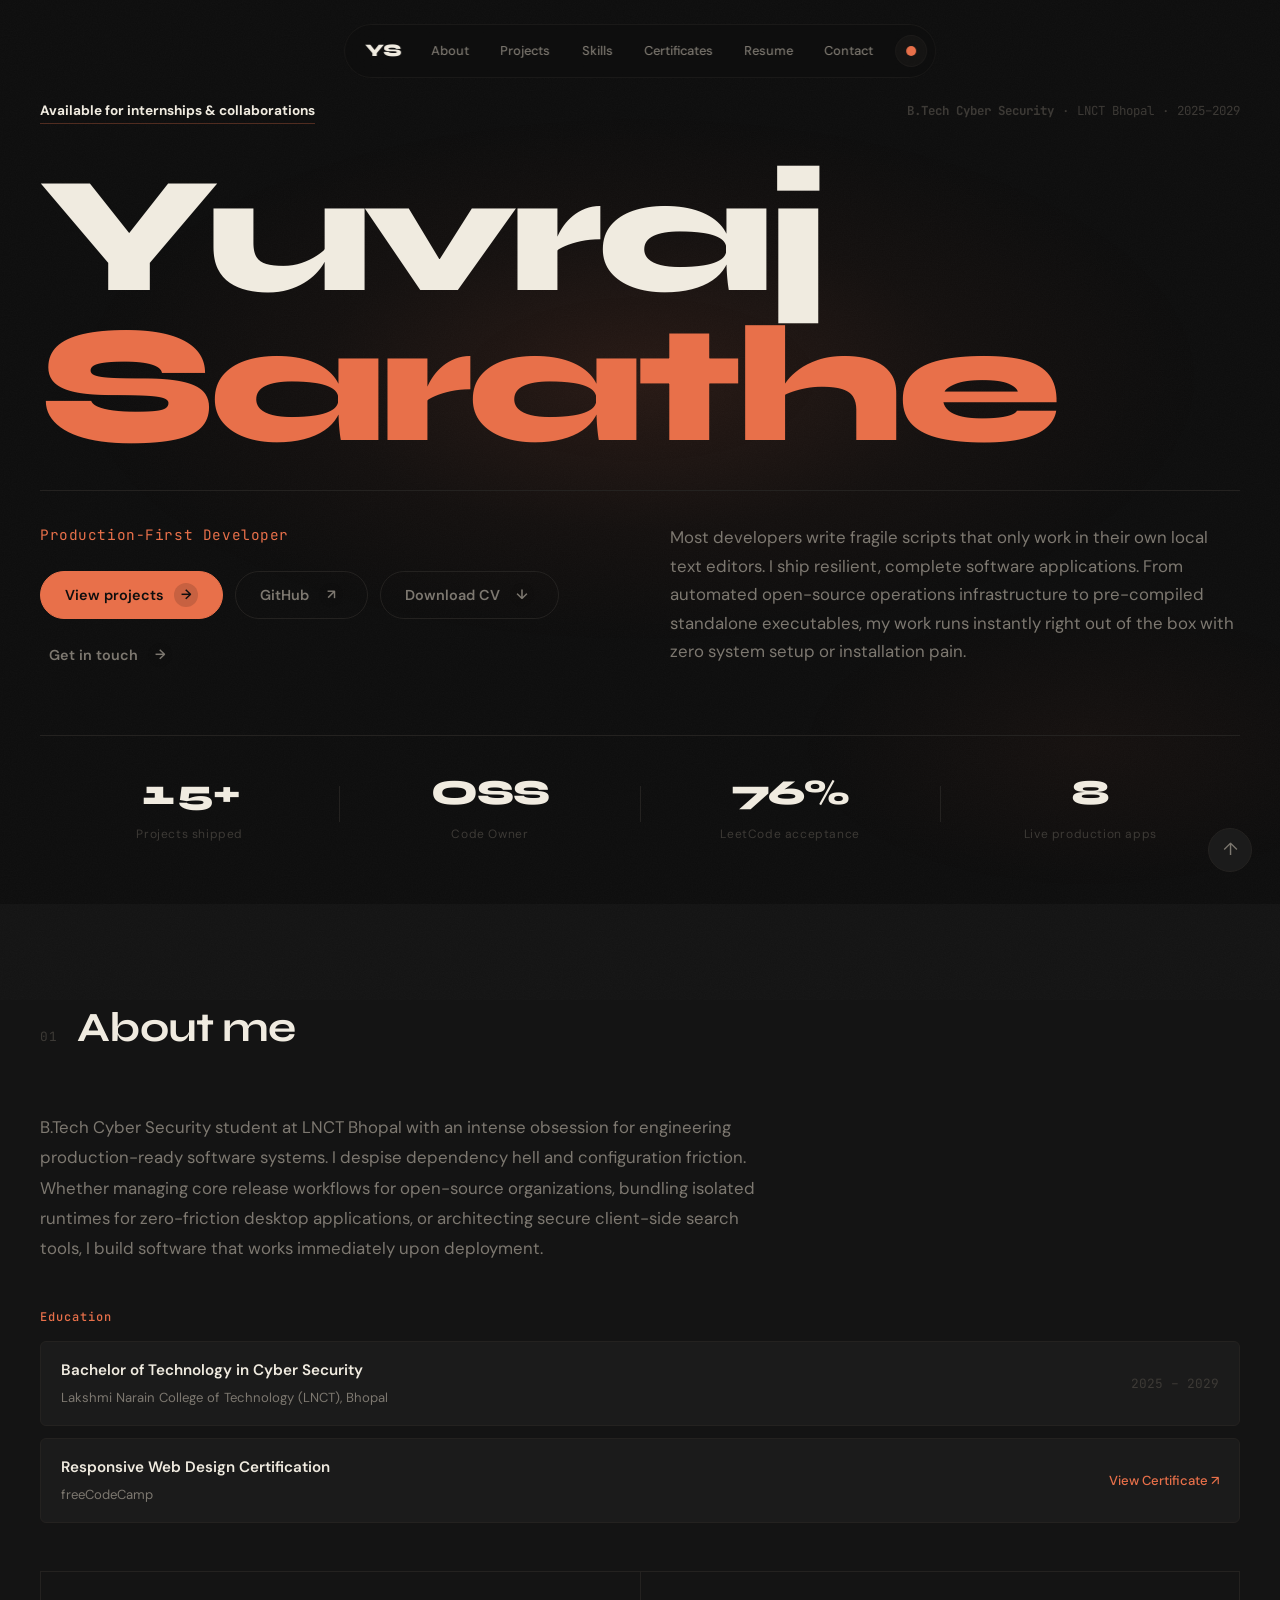
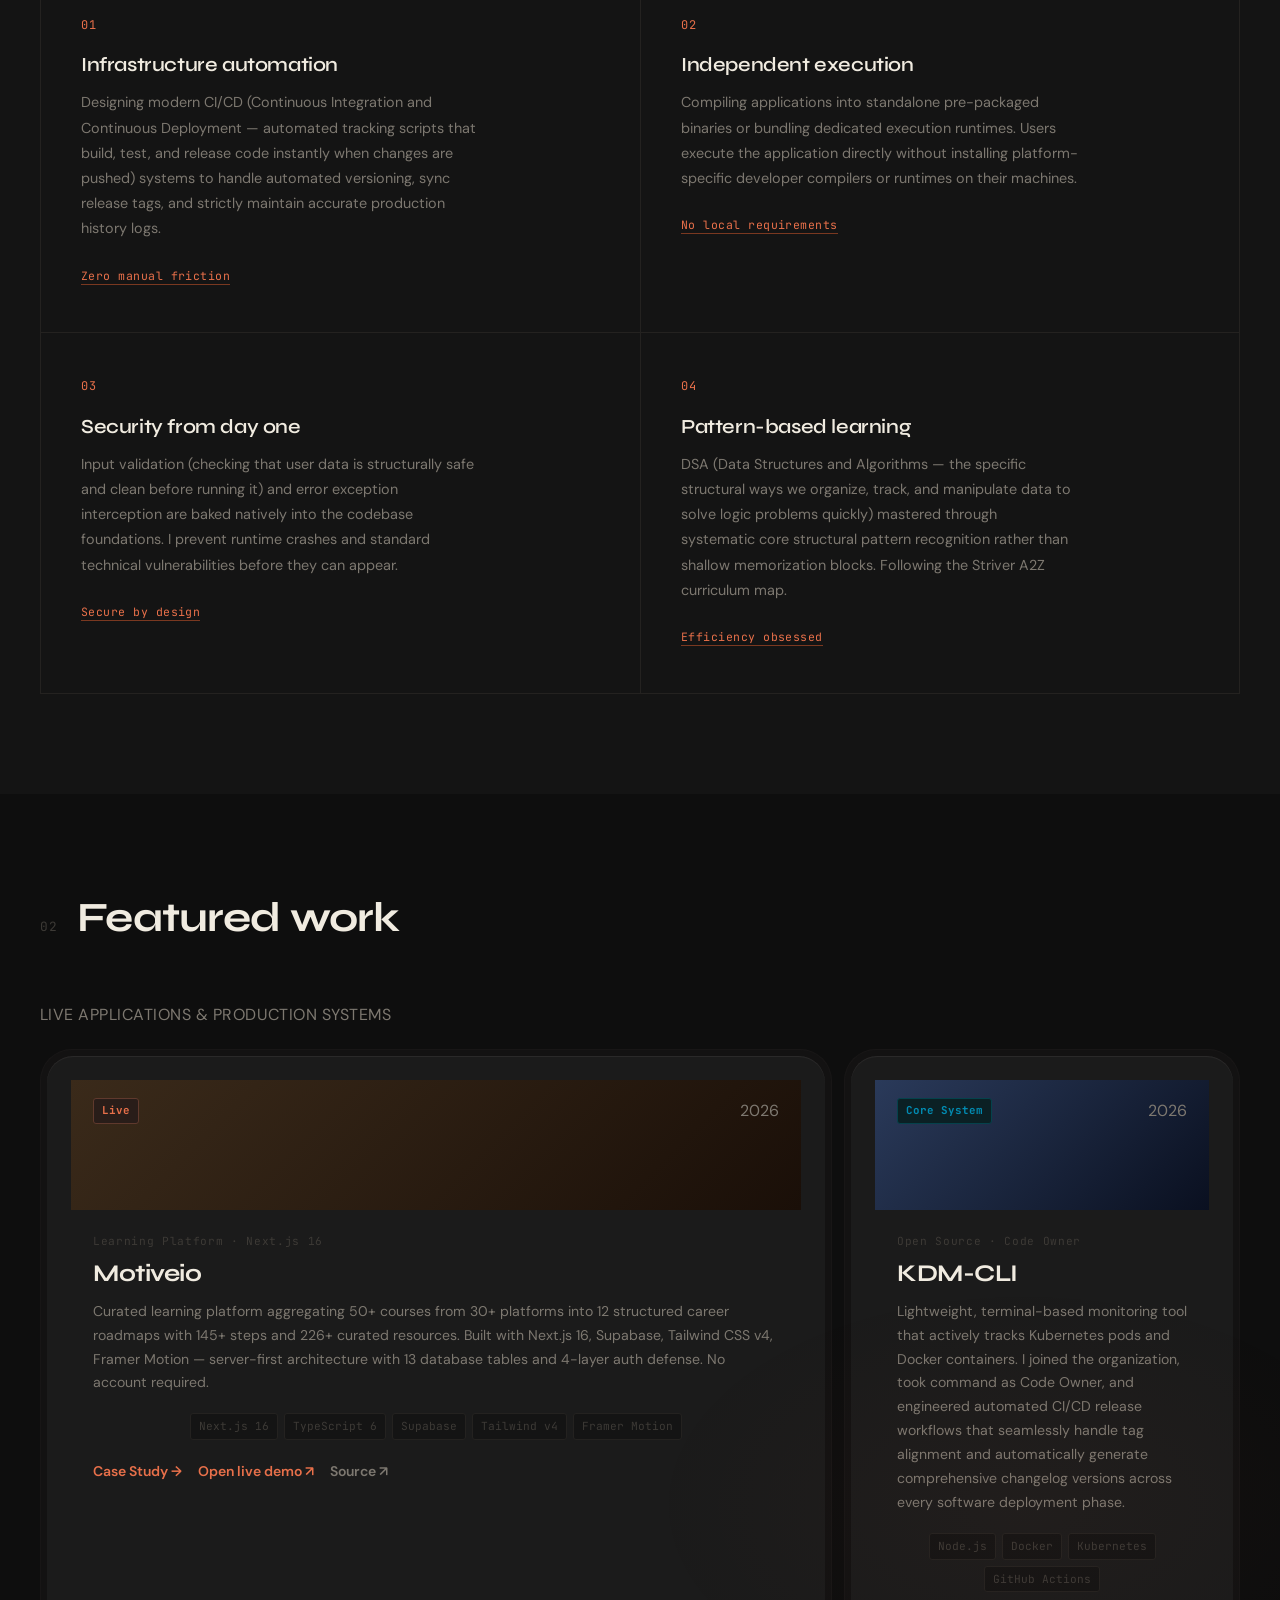
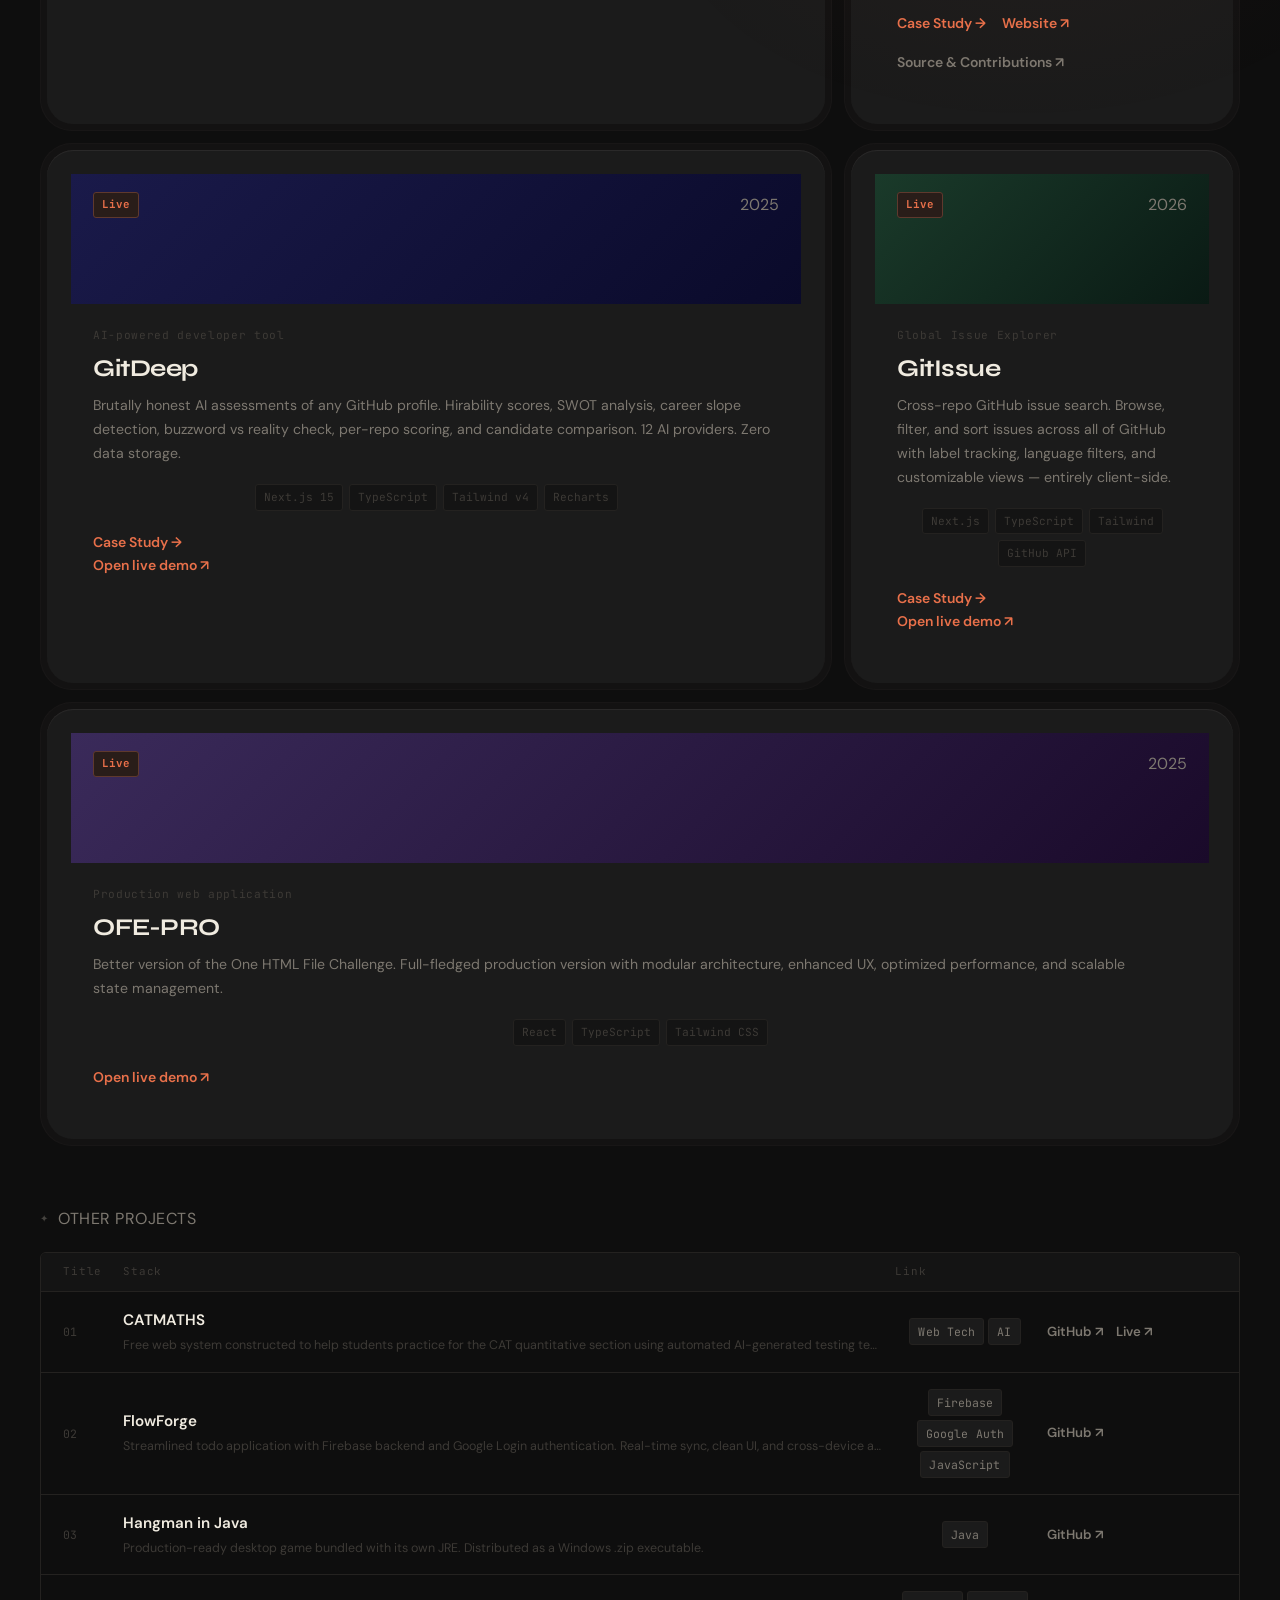
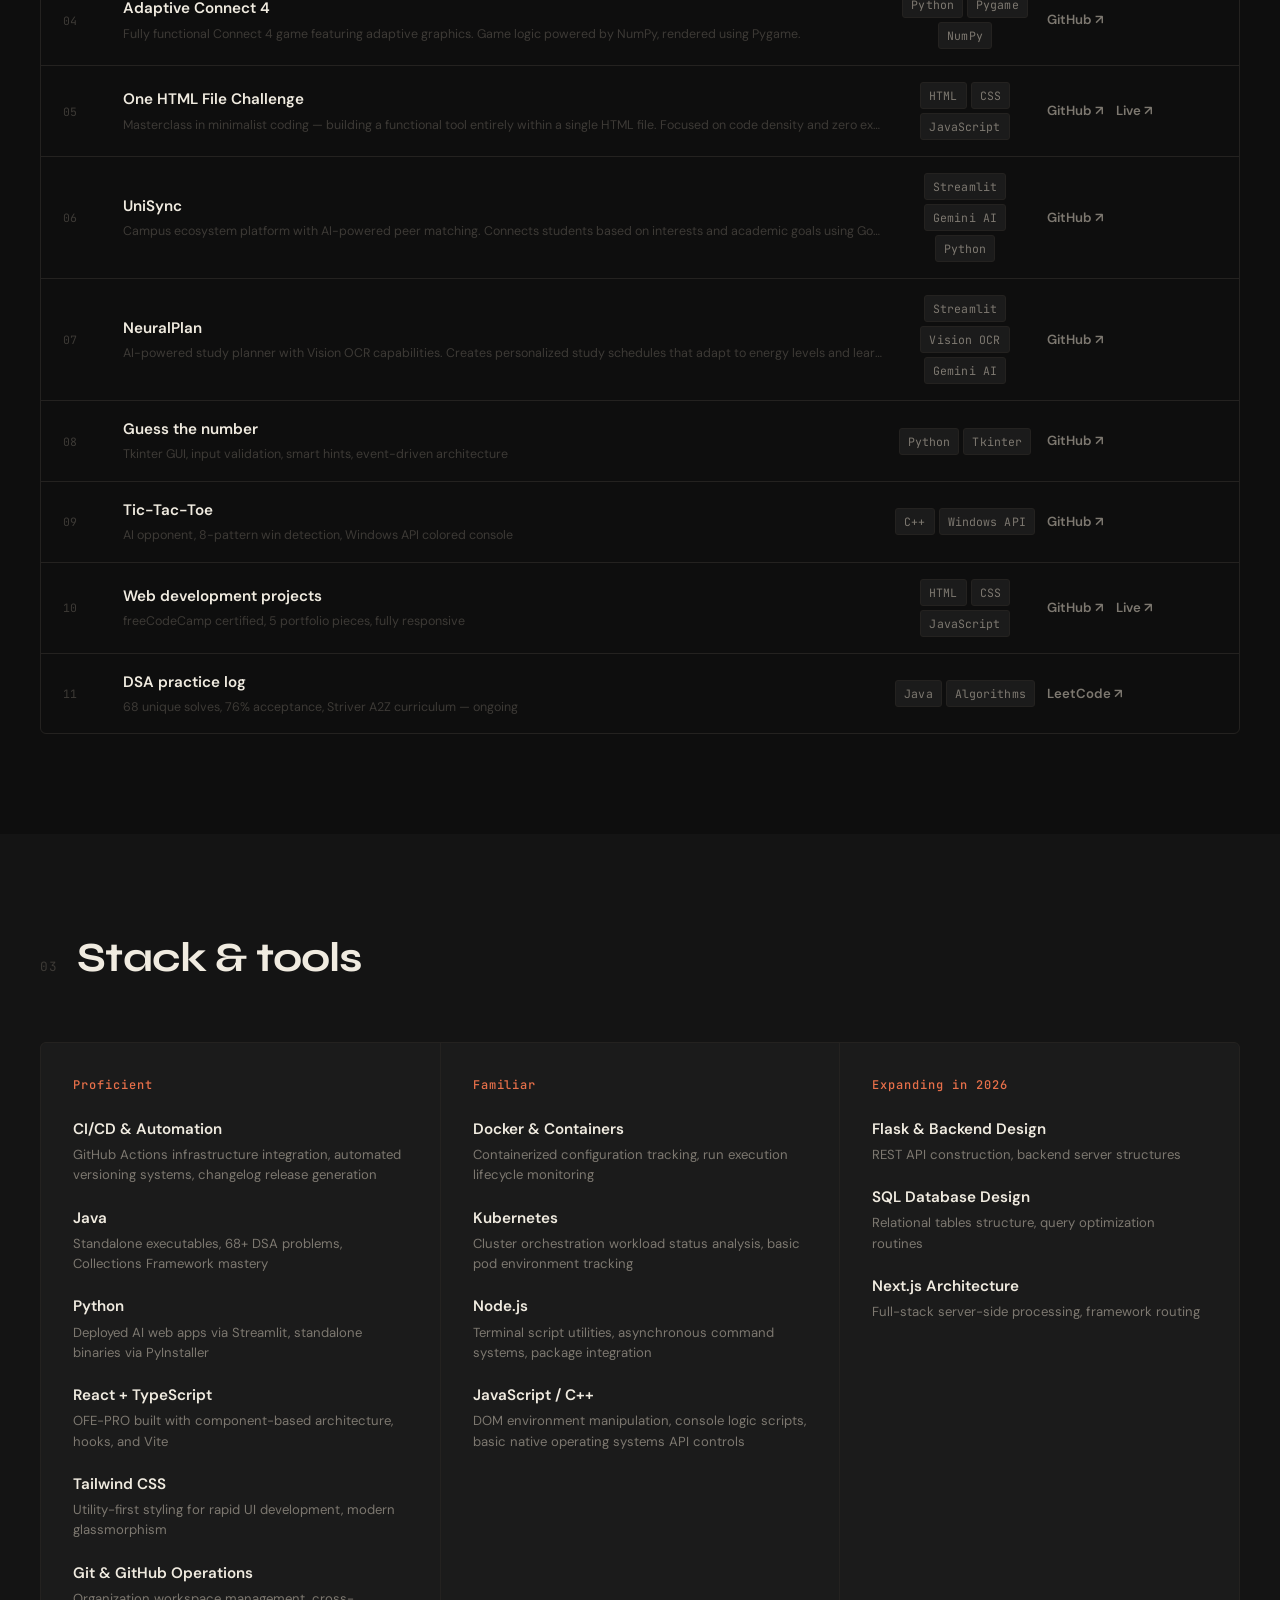
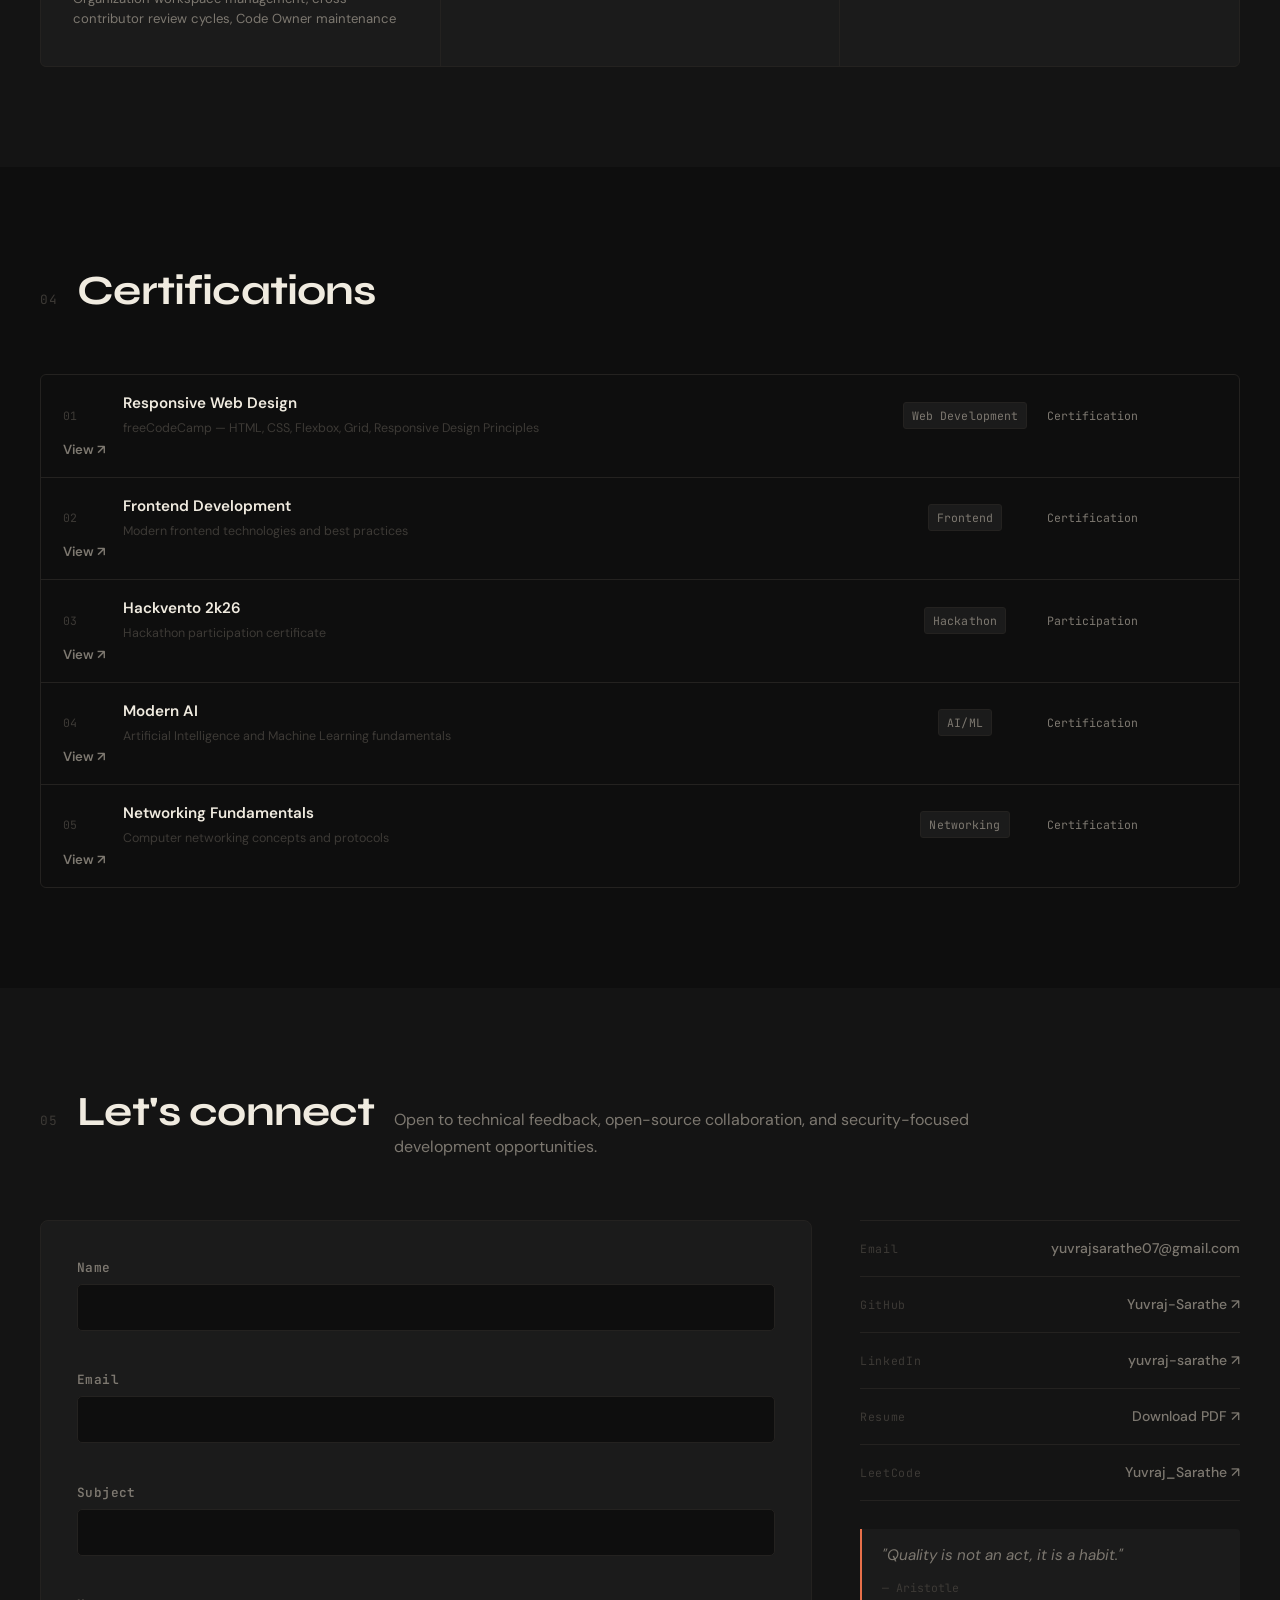
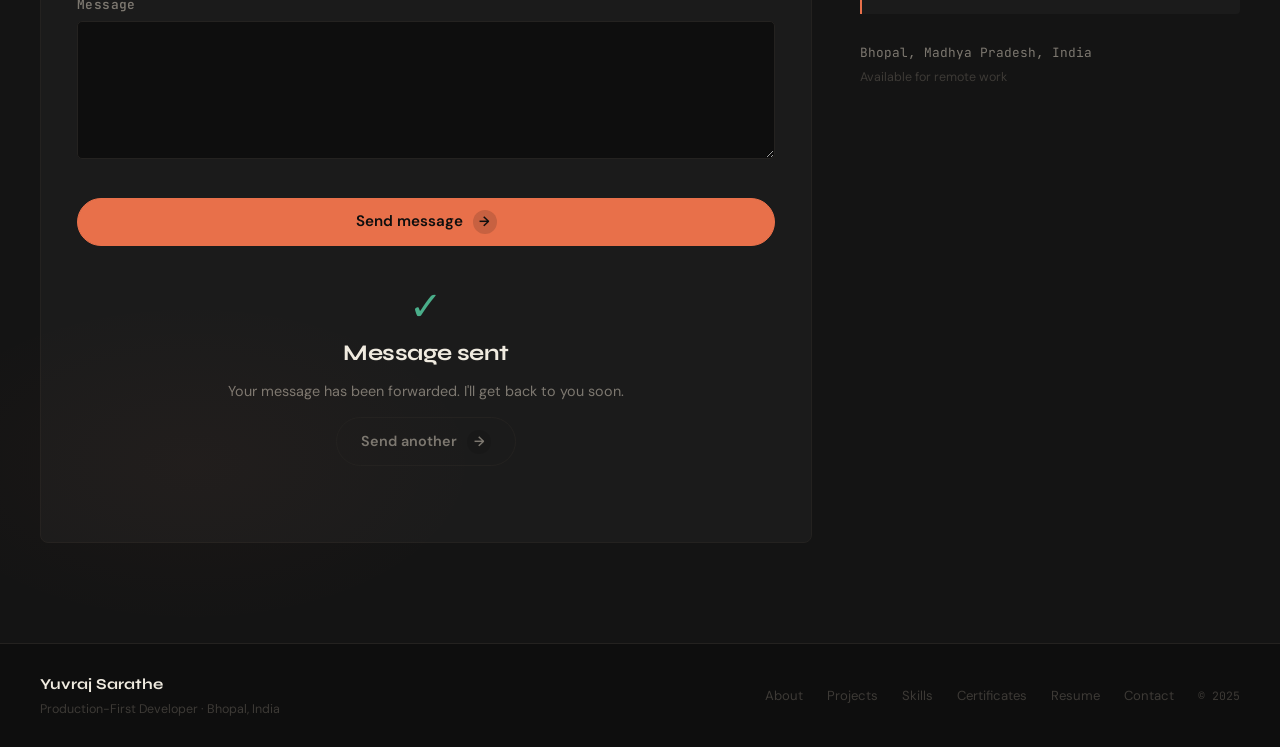
==== commit ad4bb4cc: "motiveio addition" ====
--- a/index.html
+++ b/index.html
@@ -119,7 +119,7 @@
 
                 <div class="hero-stats" data-reveal="fade-up" data-delay="5" data-od-id="hero-stats">
                     <div class="stat-item" data-od-id="stat-projects">
-                        <span class="stat-num" data-od-id="stat-projects-num">14+</span>
+                        <span class="stat-num" data-od-id="stat-projects-num">15+</span>
                         <span class="stat-label" data-od-id="stat-projects-label">Projects shipped</span>
                     </div>
                     <div class="stat-sep" aria-hidden="true" data-od-id="stat-sep-1"></div>
@@ -134,7 +134,7 @@
                     </div>
                     <div class="stat-sep" aria-hidden="true" data-od-id="stat-sep-3"></div>
                     <div class="stat-item" data-od-id="stat-apps">
-                        <span class="stat-num" data-od-id="stat-apps-num">7</span>
+                        <span class="stat-num" data-od-id="stat-apps-num">8</span>
                         <span class="stat-label" data-od-id="stat-apps-label">Live production apps</span>
                     </div>
                 </div>
@@ -222,10 +222,40 @@
                 <div class="featured-block" data-reveal="fade-up" data-delay="1" data-od-id="featured-block">
                     <p class="featured-label" data-od-id="featured-label">Live applications &amp; production systems</p>
                     <div class="featured-grid" data-od-id="featured-grid">
+                        <article class="card-shell" data-od-id="card-motiveio">
+                            <div class="card-core" data-od-id="card-motiveio-core">
+                            <div class="featured-card" data-od-id="featured-card-motiveio">
+                            <div class="featured-card-top fc-top-motiveio" data-od-id="fc-top-motiveio">
+                                <div class="fc-live" data-od-id="fc-live-motiveio">
+                                    Live
+                                </div>
+                                <span class="fc-year" data-od-id="fc-year-motiveio">2026</span>
+                            </div>
+                            <div class="featured-card-body" data-od-id="fc-body-motiveio">
+                                <span class="fc-type" data-od-id="fc-type-motiveio">Learning Platform · Next.js 16</span>
+                                <h3 class="fc-title" data-od-id="fc-title-motiveio">Motiveio</h3>
+                                <p class="fc-desc" data-od-id="fc-desc-motiveio">Curated learning platform aggregating 50+ courses from 30+ platforms into 12 structured career roadmaps with 145+ steps and 226+ curated resources. Built with Next.js 16, Supabase, Tailwind CSS v4, Framer Motion — server-first architecture with 13 database tables and 4-layer auth defense. No account required.</p>
+                                <div class="fc-tech" data-od-id="fc-tech-motiveio">
+                                    <span data-od-id="fc-tech-motiveio-1">Next.js 16</span>
+                                    <span data-od-id="fc-tech-motiveio-2">TypeScript 6</span>
+                                    <span data-od-id="fc-tech-motiveio-3">Supabase</span>
+                                    <span data-od-id="fc-tech-motiveio-4">Tailwind v4</span>
+                                    <span data-od-id="fc-tech-motiveio-5">Framer Motion</span>
+                                </div>
+                                <div class="fc-links-group" style="display: flex; gap: 1rem; margin-top: auto; flex-wrap: wrap;" data-od-id="fc-links-motiveio">
+                                    <a href="screens/motiveio.html" class="fc-link" data-od-id="fc-link-motiveio-details">Case Study →</a>
+                                    <a href="https://motivio-two.vercel.app/" target="_blank" rel="noopener noreferrer" class="fc-link" data-od-id="fc-link-motiveio-live">Open live demo ↗</a>
+                                    <a href="https://github.com/Yuvraj-Sarathe/Motiveio" target="_blank" rel="noopener noreferrer" class="fc-link" style="color: var(--text-muted);" data-od-id="fc-link-motiveio-source">Source ↗</a>
+                                </div>
+                            </div>
+                            </div>
+                        </div>
+                        </article>
+
                         <article class="card-shell" data-od-id="card-kdm">
                             <div class="card-core" data-od-id="card-kdm-core">
                             <div class="featured-card" data-od-id="featured-card-kdm">
-                            <div class="featured-card-top fc-top-gitdeep" data-od-id="fc-top-kdm">
+                            <div class="featured-card-top fc-top-2" data-od-id="fc-top-kdm">
                                 <div class="fc-live fc-live-core" data-od-id="fc-live-kdm">
                                     Core System
                                 </div>
--- a/style.css
+++ b/style.css
@@ -166,7 +166,7 @@
     overflow-x: hidden;
 }
 
-@media (hover: hover) and (pointer: fine) { body { cursor: none; } }
+body { cursor: none; }
 
 /* Phosphor scanlines */
 body::after {
@@ -248,9 +248,7 @@
 }
 .skip-link:focus { top: 1rem; }
 
-@media (hover: hover) and (pointer: fine) {
-  a, button, .theme-btn, .hamburger, .back-top { cursor: none; }
-}
+a, button, .theme-btn, .hamburger, .back-top { cursor: none; }
 
 /* ═══════════════════════════════════════════════════════════
    GRAIN OVERLAY
@@ -984,6 +982,10 @@
     grid-column: 2;
     grid-row: 2;
 }
+.featured-grid > .card-shell:nth-child(5) {
+    grid-column: 1 / -1;
+    grid-row: 3;
+}
 .featured-card {
     display: flex;
     flex-direction: column;
@@ -1040,6 +1042,13 @@
     background: linear-gradient(135deg, #c0d0c0 0%, #a0b8a8 100%);
 }
 
+.fc-top-motiveio {
+    background: linear-gradient(135deg, #3a2a1a 0%, #1a0f08 100%);
+}
+[data-theme="manuscript"] .fc-top-motiveio {
+    background: linear-gradient(135deg, #d8c8b0 0%, #c8b098 100%);
+}
+
 [data-theme="alabaster"] .fc-top-1 {
     background: linear-gradient(135deg, #dbeafe 0%, #bfdbfe 100%);
 }
@@ -1054,6 +1063,9 @@
 }
 [data-theme="alabaster"] .fc-top-gitissue {
     background: linear-gradient(135deg, #d1fae5 0%, #a7f3d0 100%);
+}
+[data-theme="alabaster"] .fc-top-motiveio {
+    background: linear-gradient(135deg, #fed7aa 0%, #fdba74 100%);
 }
 
 .fc-live {
@@ -1659,7 +1671,8 @@
 
     .featured-grid { grid-template-columns: 1fr; }
     .featured-grid > .card-shell:nth-child(3),
-    .featured-grid > .card-shell:nth-child(4) { grid-column: 1; grid-row: auto; }
+    .featured-grid > .card-shell:nth-child(4),
+    .featured-grid > .card-shell:nth-child(5) { grid-column: 1; grid-row: auto; }
 
     .contact-form-wrap { padding: 22px 18px; }
     .contact-sidebar { flex-direction: column; }
